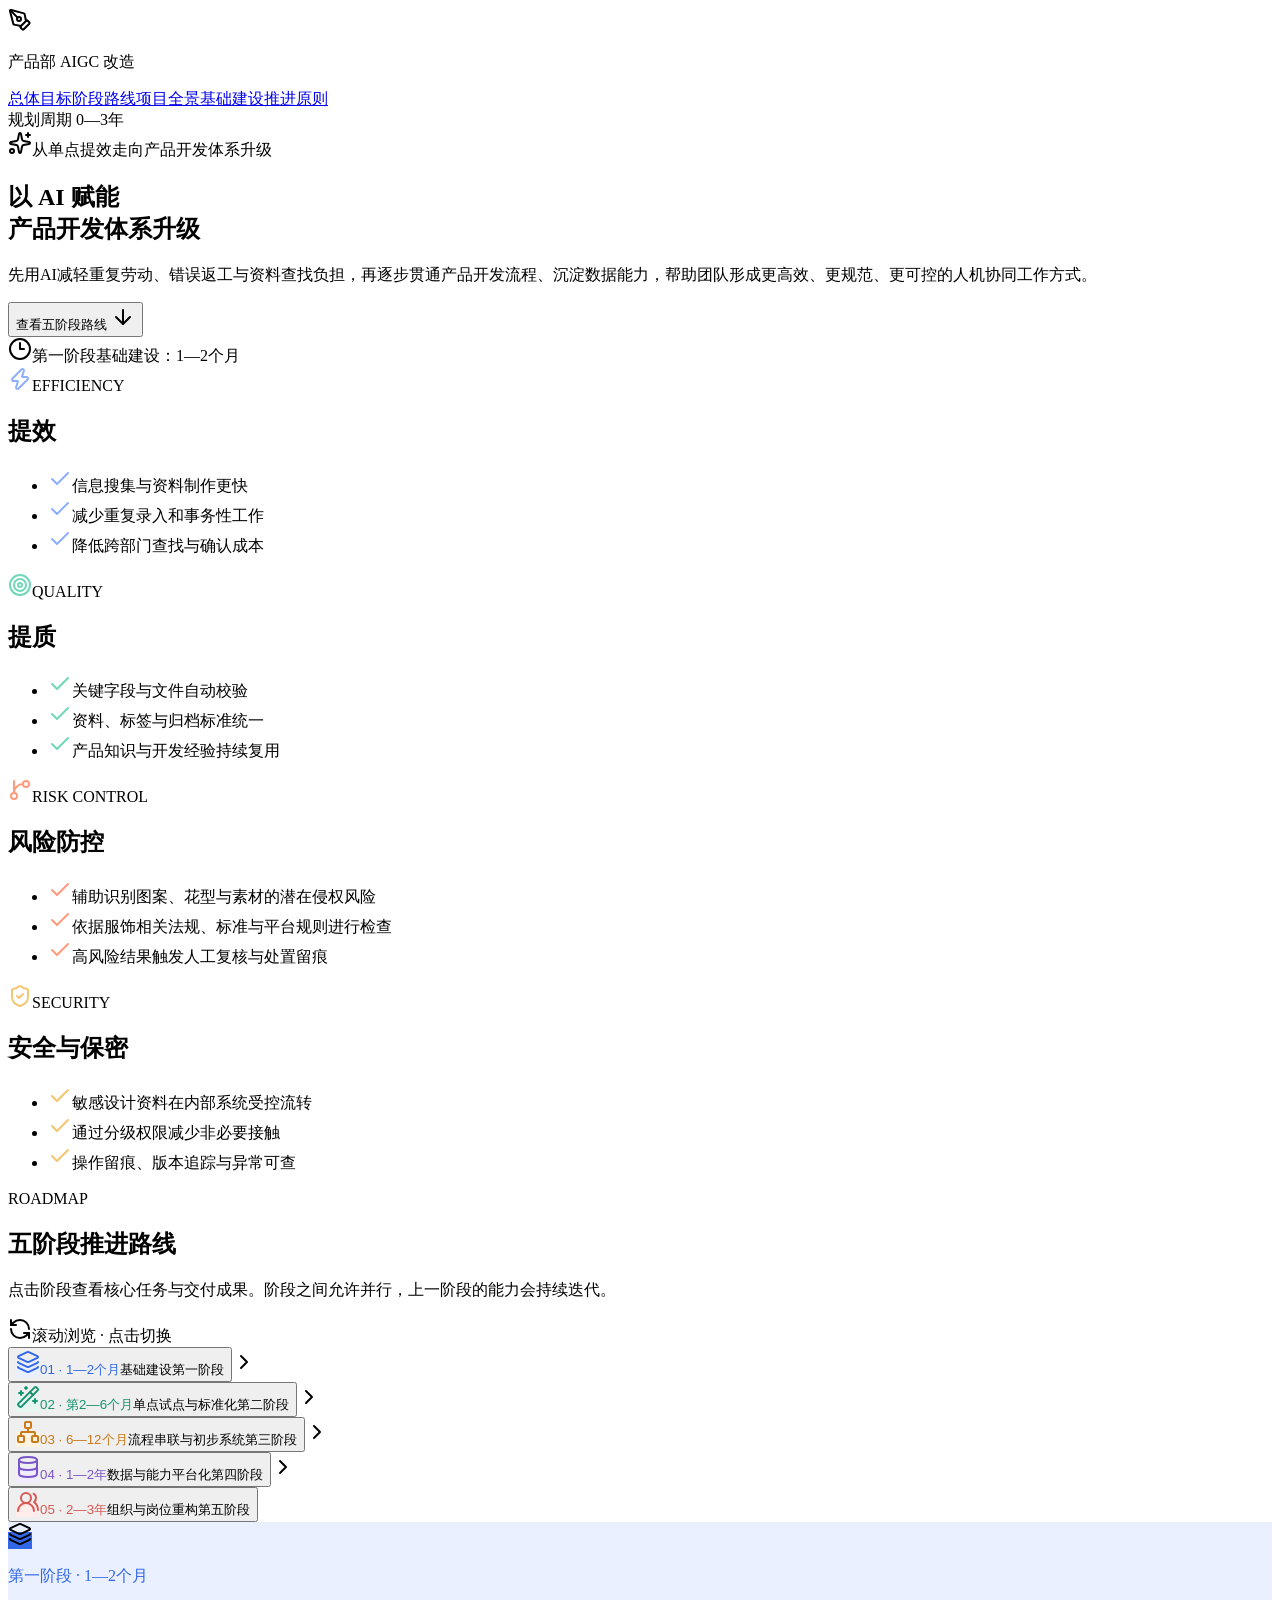
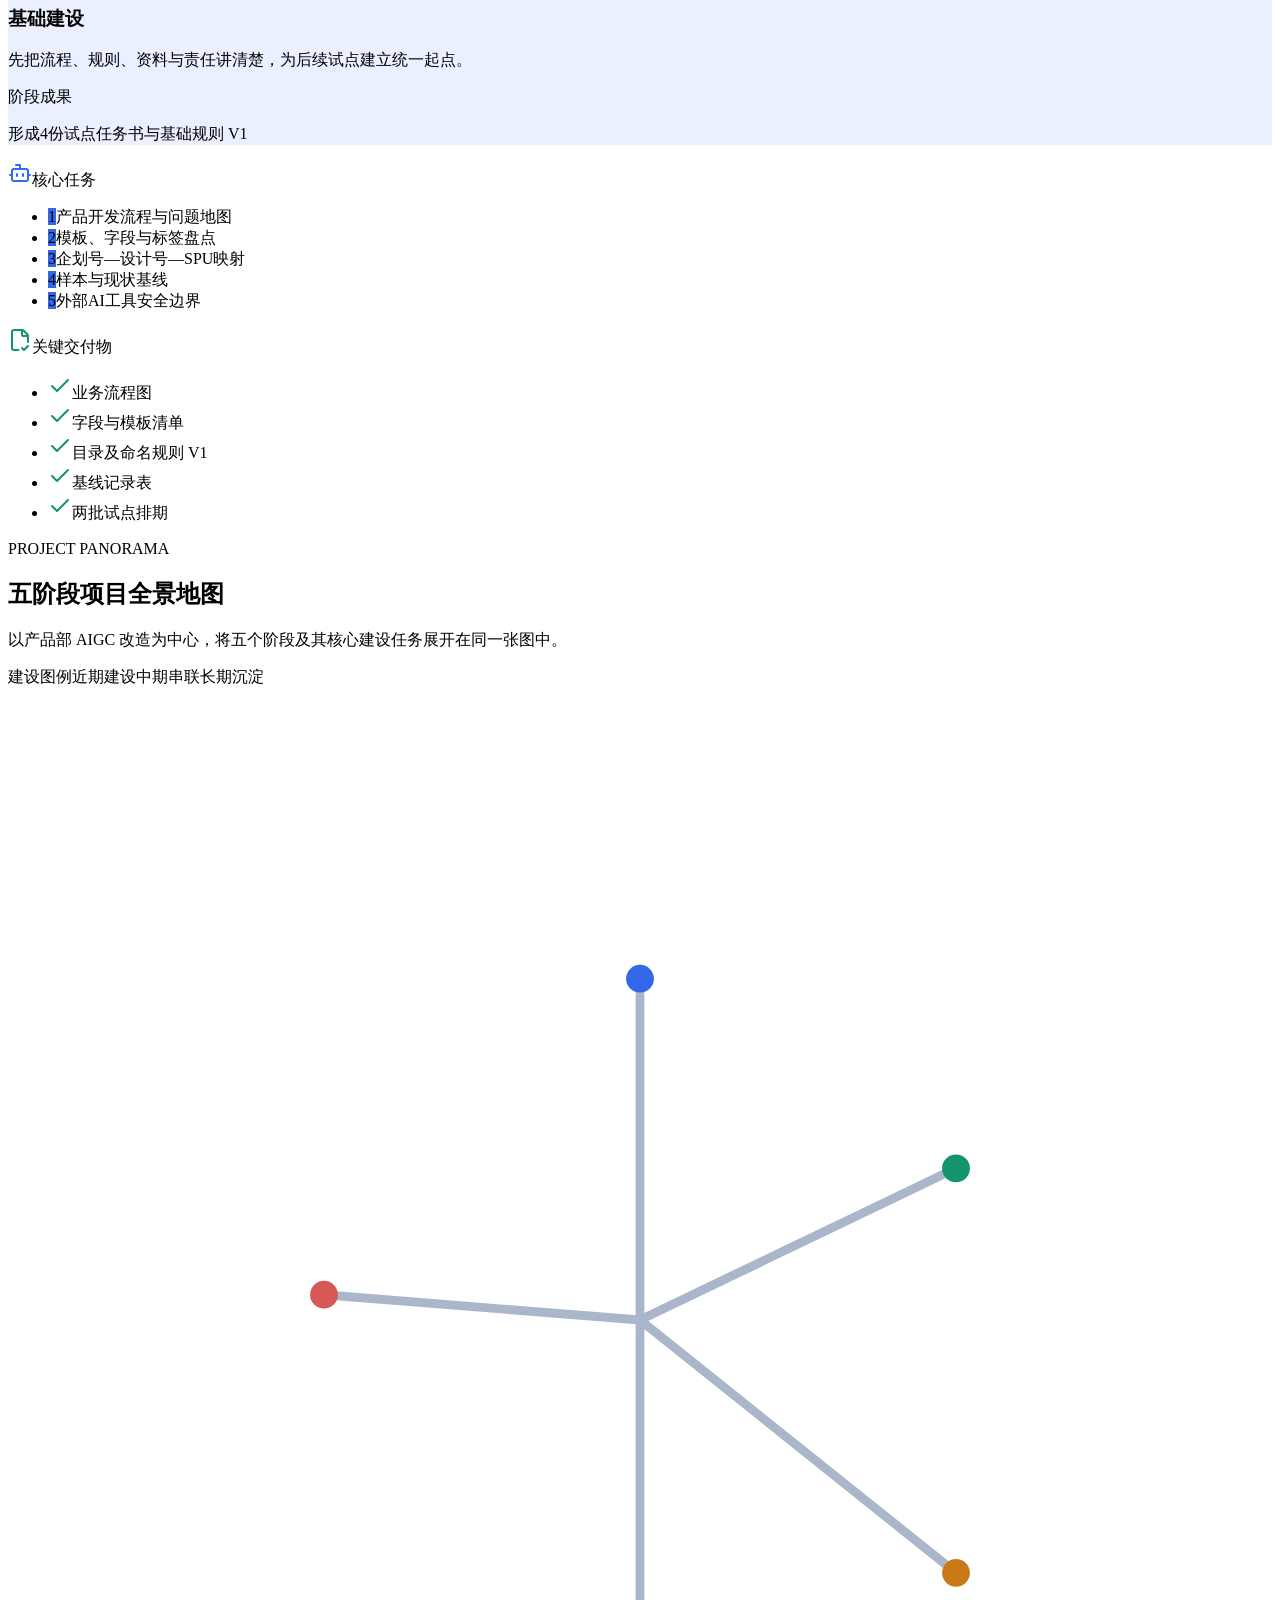
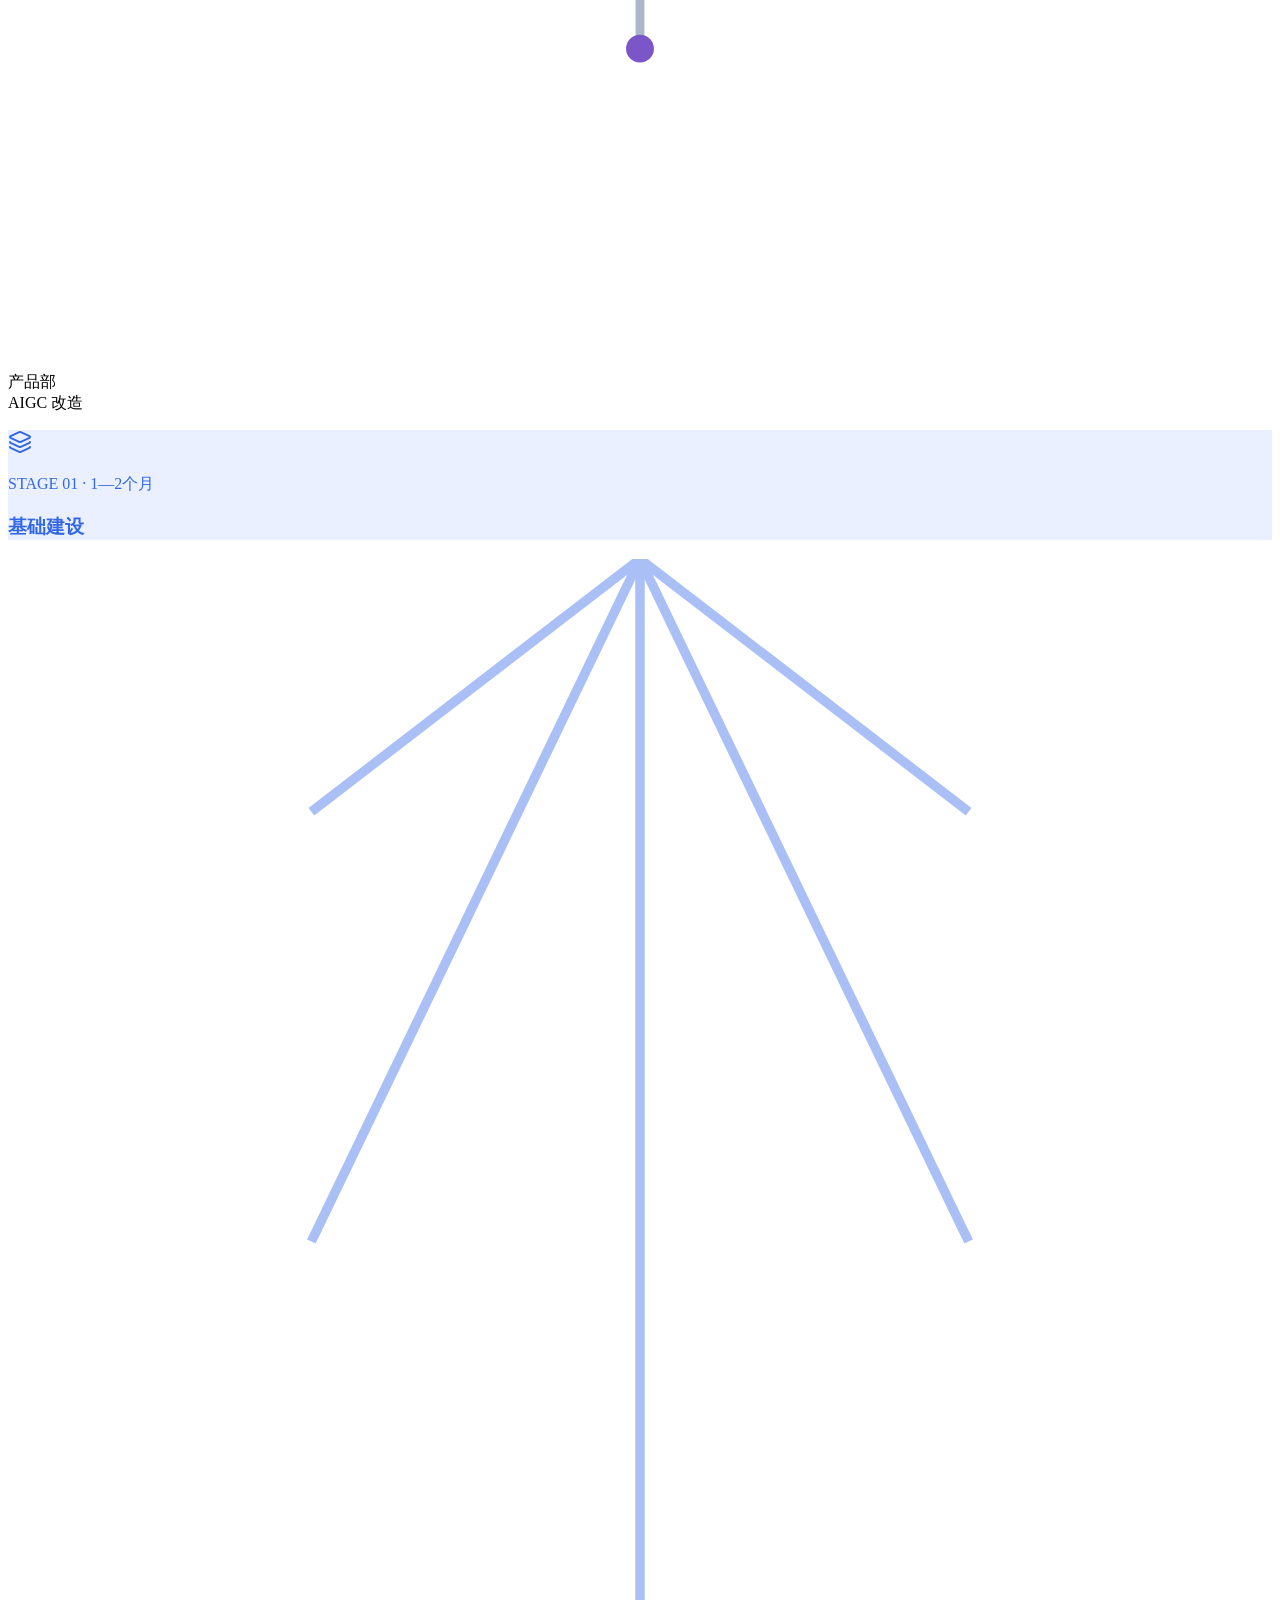
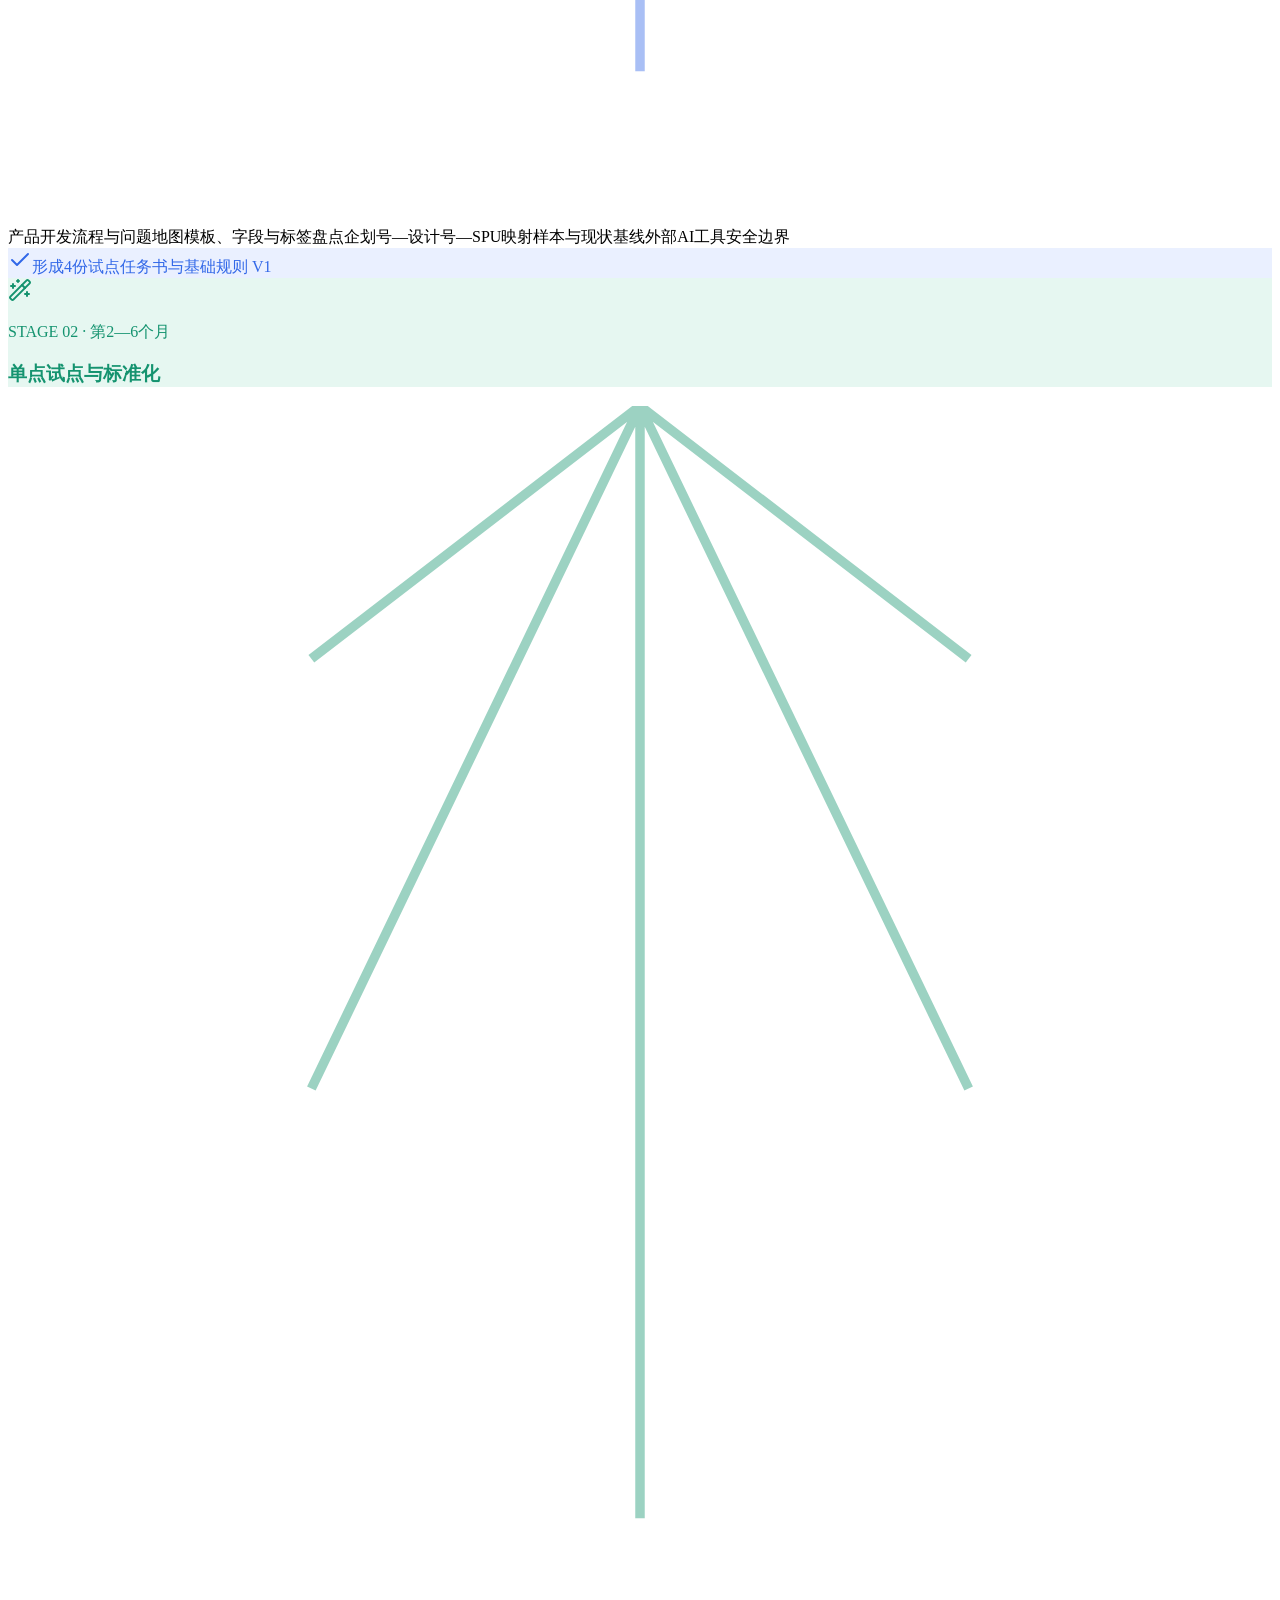
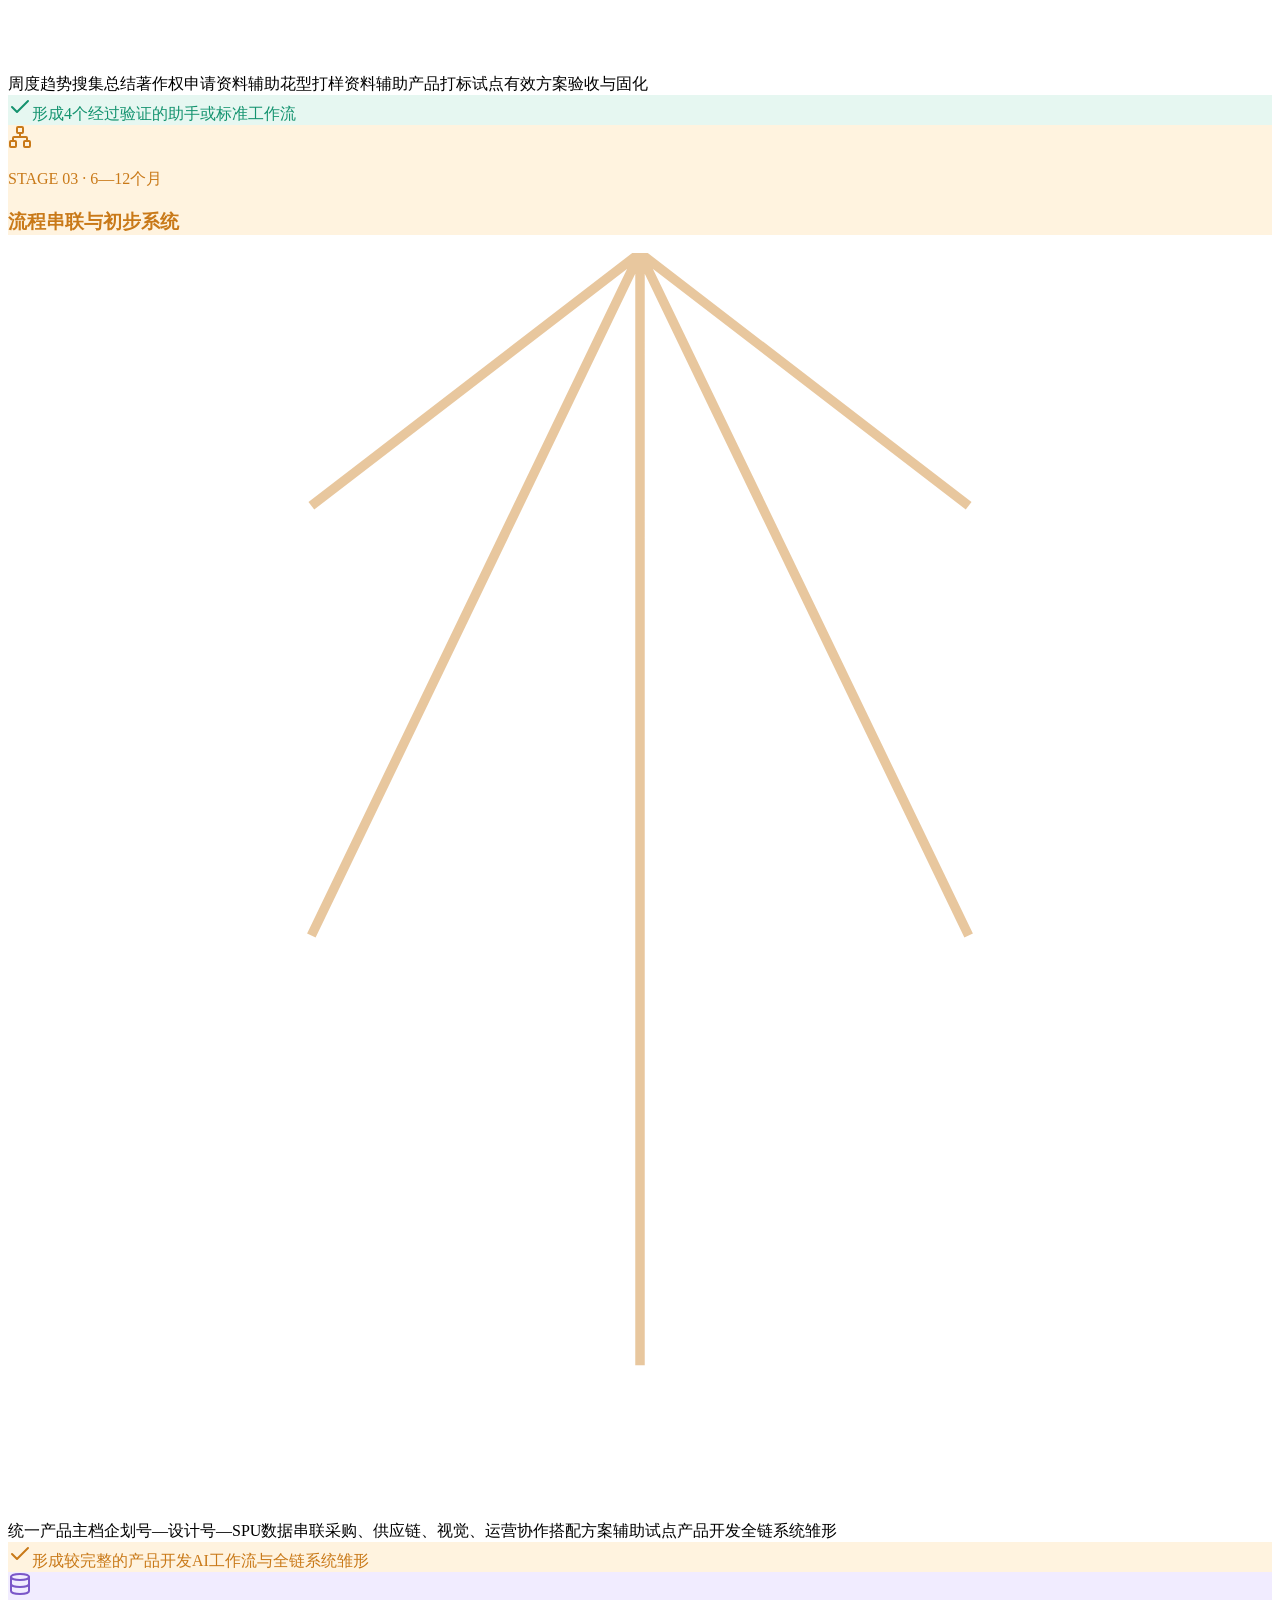
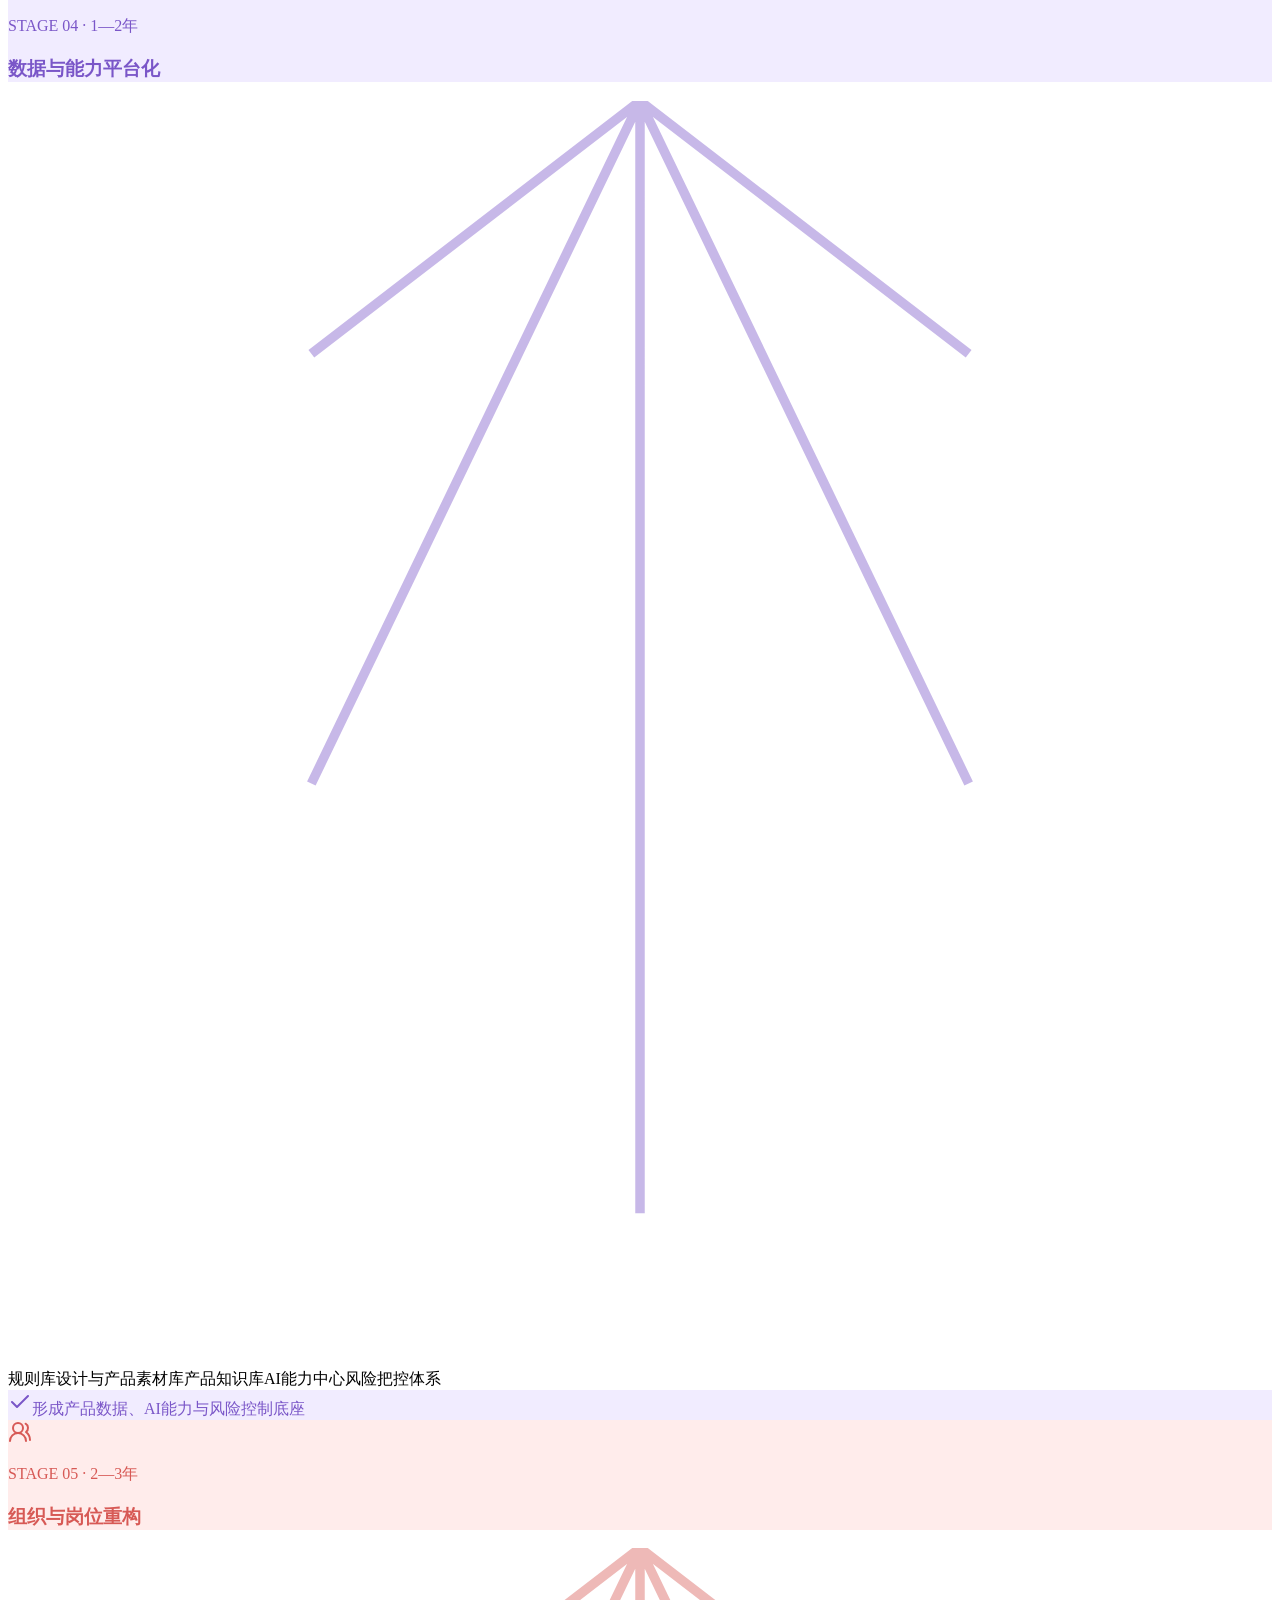
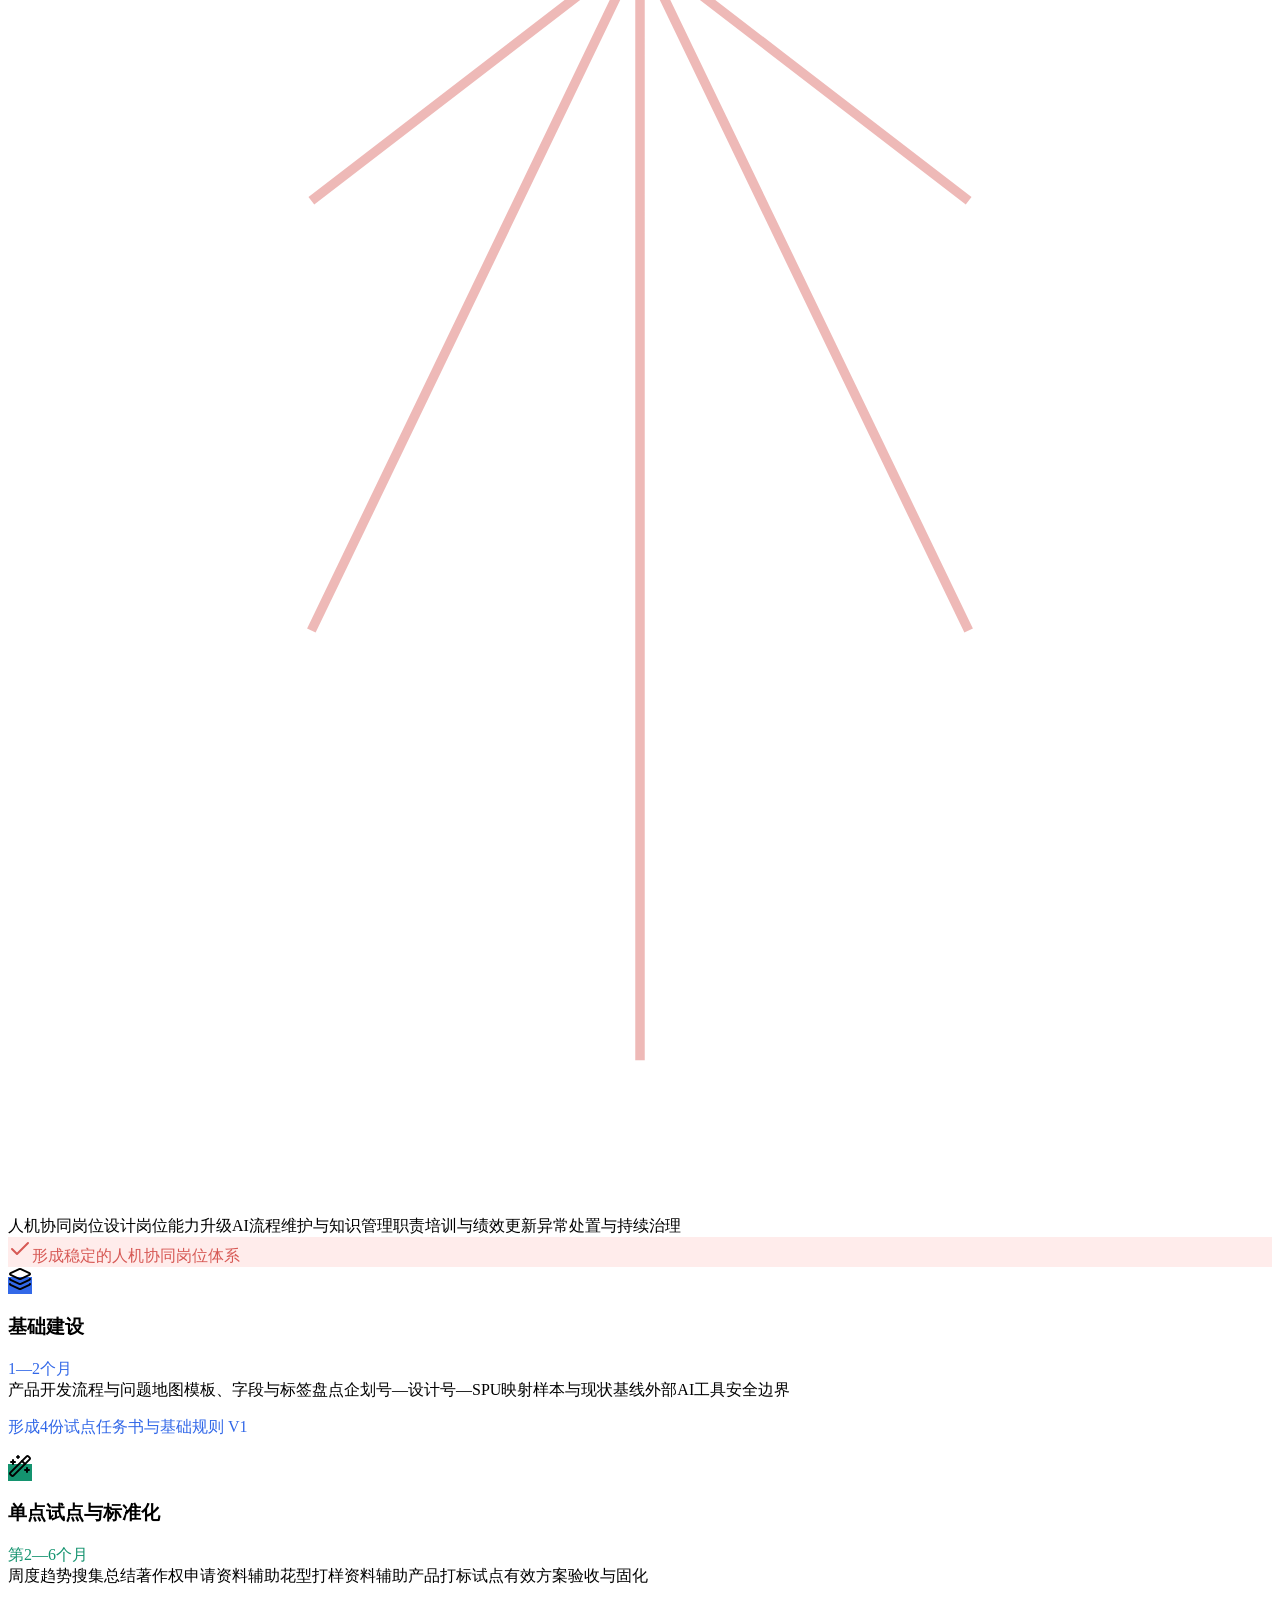
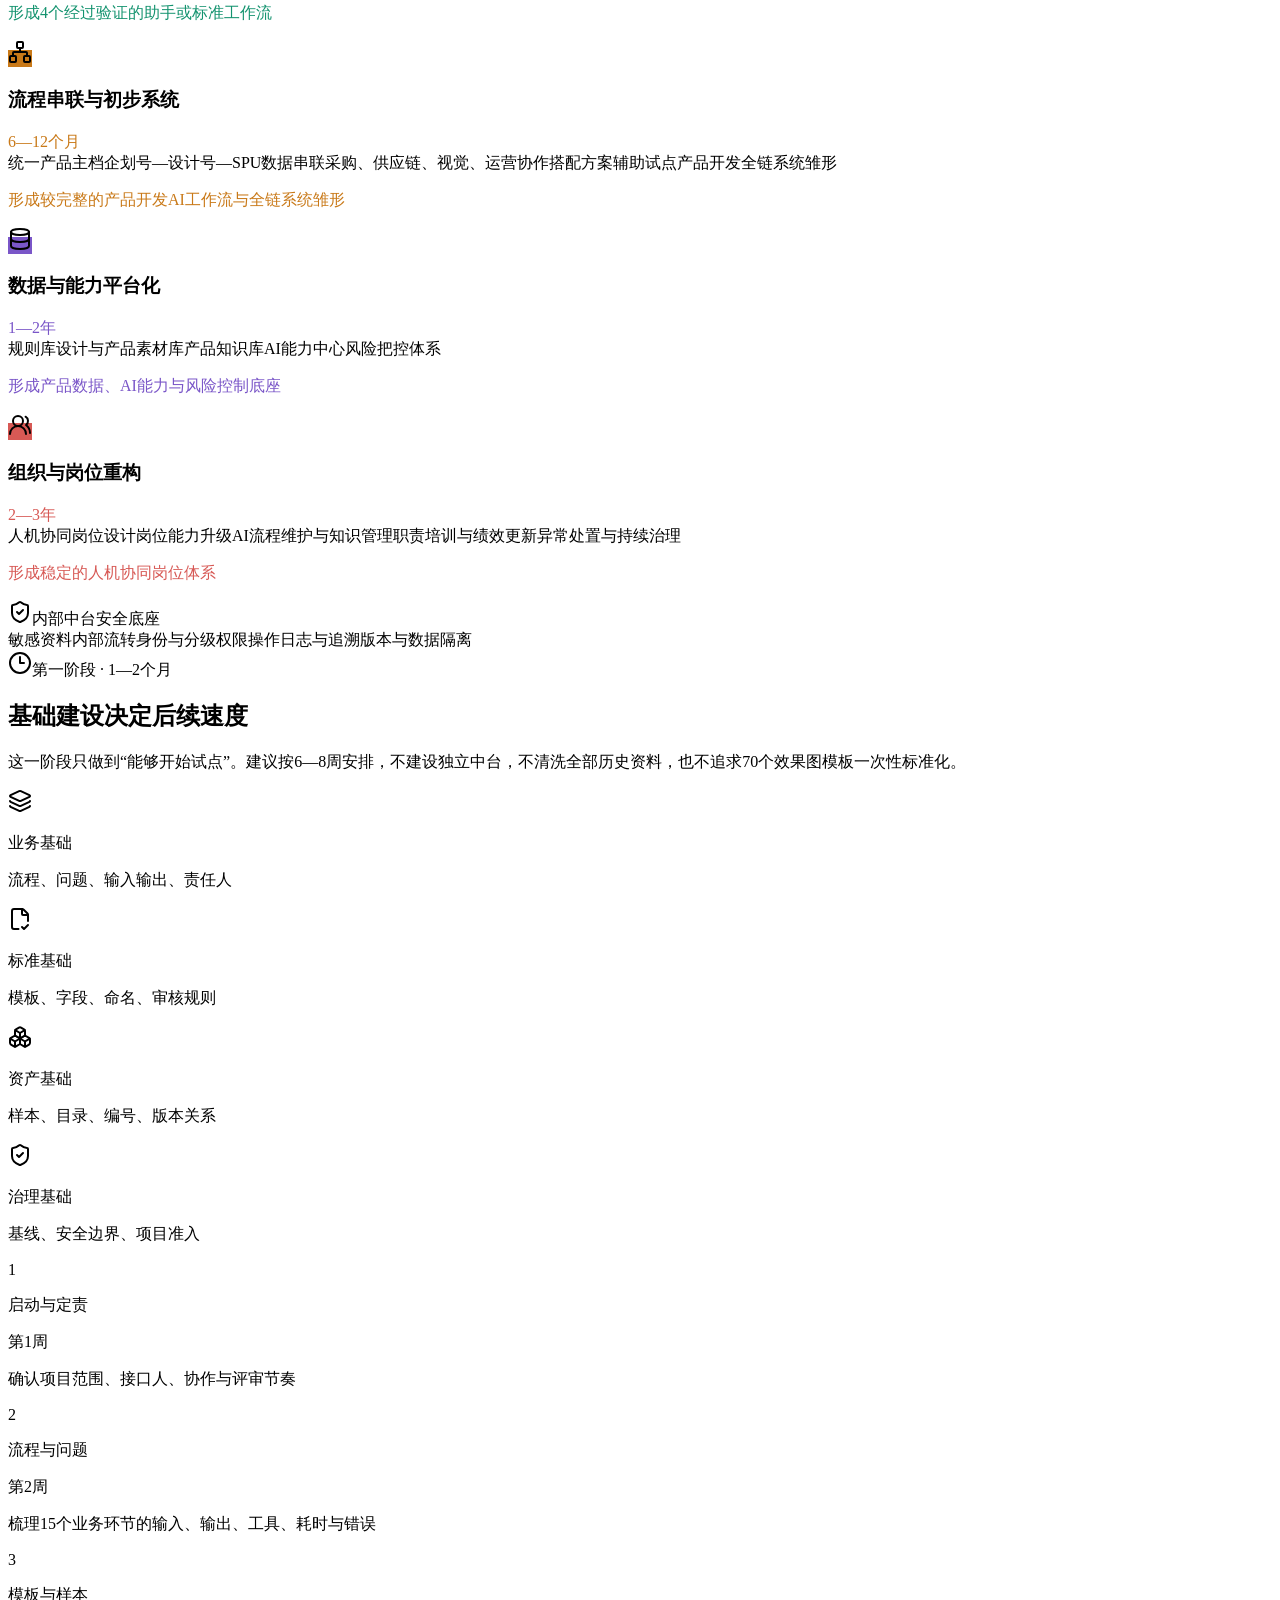
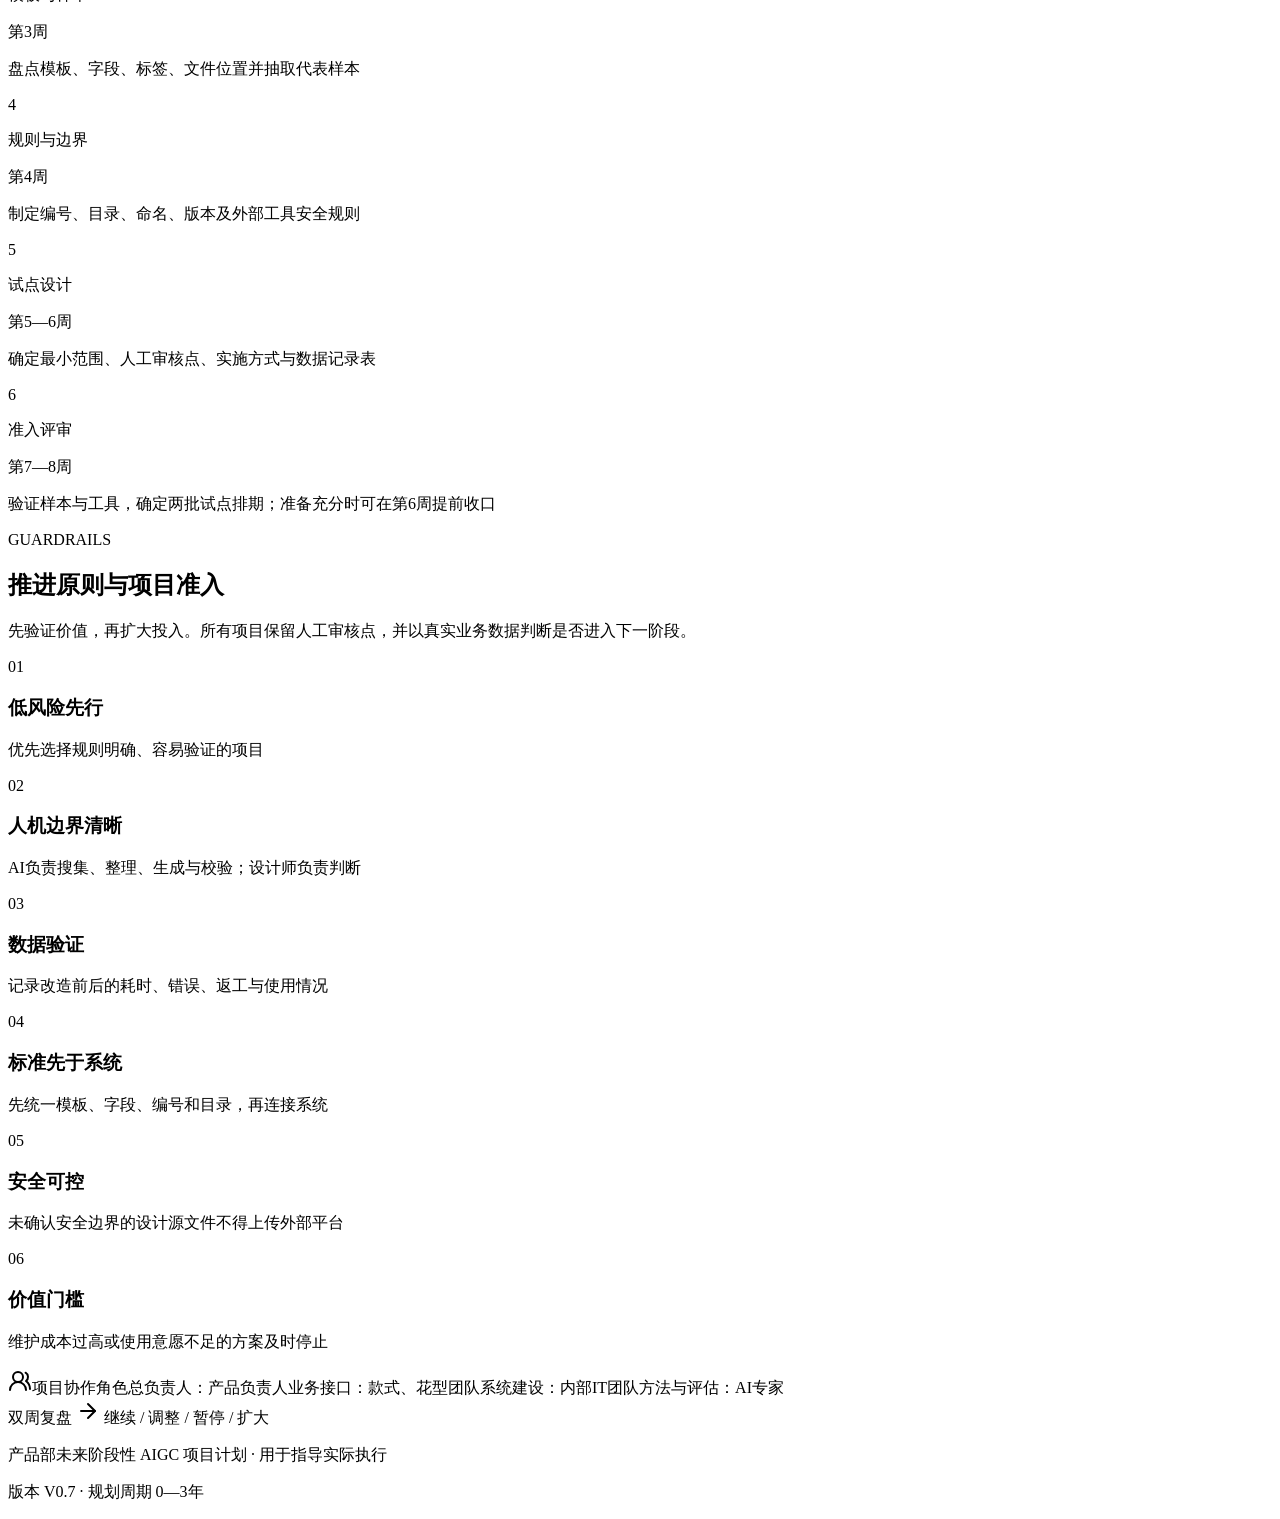
==== index.html @ f3aa3107 "发布产品部 AIGC 路线图网页" ====
<!DOCTYPE html><html lang="zh-CN"><head><meta charSet="utf-8"/><meta name="viewport" content="width=device-width, initial-scale=1"/><link rel="stylesheet" href="/product-aigc-roadmap-public/_next/static/css/index.CbLP90rk.css" data-rsc-css-href="/product-aigc-roadmap-public/_next/static/css/index.CbLP90rk.css" data-precedence="vite-rsc/importer-resources"/><link rel="modulepreload" fetchPriority="low" href="/product-aigc-roadmap-public/_next/static/chunks/index-DC6jrYqh.js"/><script src="/product-aigc-roadmap-public/_next/static/chunks/rolldown-runtime-C60lm6uB.js" type="module" async=""></script><script src="/product-aigc-roadmap-public/_next/static/chunks/framework-D_rUT4EX.js" type="module" async=""></script><link rel="modulepreload" href="/product-aigc-roadmap-public/_next/static/chunks/layout-segment-context-BFlIZ4eu.js" crossorigin=""/><link rel="modulepreload" href="/product-aigc-roadmap-public/_next/static/chunks/page-Dh7YdqWZ.js" crossorigin=""/><title>产品部 AIGC 阶段性项目计划</title><meta name="description" content="以AI赋能产品开发体系升级的五阶段AIGC项目路线图。"/><meta name="robots" content="noindex, nofollow"/><meta property="og:title" content="产品部 AIGC 阶段性项目计划"/><meta property="og:description" content="分五阶段推进基础建设、单点试点、流程串联、能力平台化与组织升级。"/><meta property="og:type" content="website"/><meta name="twitter:card" content="summary"/><meta name="twitter:title" content="产品部 AIGC 阶段性项目计划"/><meta name="twitter:description" content="分五阶段推进基础建设、单点试点、流程串联、能力平台化与组织升级。"/><script>Object.assign(((self[Symbol.for("vinext.navigationRuntime")]??={bootstrap:{routeManifest:null},functions:{}}).bootstrap.rsc??={rsc:[]}),{params:{},nav:{"pathname":"/","searchParams":[]}})</script><link rel="modulepreload" href="/product-aigc-roadmap-public/_next/static/chunks/index-DC6jrYqh.js" />
</head><body><main class="min-h-screen overflow-x-hidden bg-[#F5F7FB] text-[#17223A]"><header class="sticky top-0 z-50 border-b border-white/10 bg-[#17243E]/95 text-white backdrop-blur-xl"><div class="mx-auto flex h-16 max-w-[1440px] items-center justify-between px-5 sm:px-8 lg:px-12"><div class="flex items-center gap-3"><span class="grid size-9 place-items-center rounded-xl bg-[#2F6CF4] shadow-[0_8px_24px_rgba(47,108,244,.35)]"><svg xmlns="http://www.w3.org/2000/svg" width="24" height="24" viewBox="0 0 24 24" fill="none" stroke="currentColor" stroke-width="2" stroke-linecap="round" stroke-linejoin="round" class="lucide lucide-pen-tool size-5" aria-hidden="true"><path d="M15.707 21.293a1 1 0 0 1-1.414 0l-1.586-1.586a1 1 0 0 1 0-1.414l5.586-5.586a1 1 0 0 1 1.414 0l1.586 1.586a1 1 0 0 1 0 1.414z"></path><path d="m18 13-1.375-6.874a1 1 0 0 0-.746-.776L3.235 2.028a1 1 0 0 0-1.207 1.207L5.35 15.879a1 1 0 0 0 .776.746L13 18"></path><path d="m2.3 2.3 7.286 7.286"></path><circle cx="11" cy="11" r="2"></circle></svg></span><p class="text-sm font-semibold tracking-wide">产品部 AIGC 改造</p></div><nav class="hidden items-center gap-7 text-sm text-slate-300 md:flex" aria-label="页面导航"><a class="transition hover:text-white" href="#goal">总体目标</a><a class="transition hover:text-white" href="#roadmap">阶段路线</a><a class="transition hover:text-white" href="#panorama">项目全景</a><a class="transition hover:text-white" href="#foundation">基础建设</a><a class="transition hover:text-white" href="#governance">推进原则</a></nav><span class="rounded-full border border-white/15 bg-white/5 px-3 py-1.5 text-xs text-slate-300">规划周期 0—3年</span></div></header><section id="goal" class="relative isolate overflow-hidden bg-[#17243E] text-white"><div class="pointer-events-none absolute inset-0 opacity-50 [background-image:radial-gradient(circle_at_12%_20%,rgba(47,108,244,.42),transparent_27%),radial-gradient(circle_at_88%_78%,rgba(31,176,132,.24),transparent_26%)]"></div><div class="pointer-events-none absolute inset-0 opacity-[.08] [background-image:linear-gradient(rgba(255,255,255,.5)_1px,transparent_1px),linear-gradient(90deg,rgba(255,255,255,.5)_1px,transparent_1px)] [background-size:40px_40px]"></div><div class="relative mx-auto grid max-w-[1440px] gap-10 px-5 py-16 sm:px-8 lg:grid-cols-[1.15fr_.85fr] lg:px-12 lg:py-24"><div class="max-w-3xl"><div class="mb-6 inline-flex items-center gap-2 rounded-full border border-[#7EA5FF]/25 bg-[#2F6CF4]/15 px-3 py-1.5 text-xs font-medium text-[#BFD1FF]"><svg xmlns="http://www.w3.org/2000/svg" width="24" height="24" viewBox="0 0 24 24" fill="none" stroke="currentColor" stroke-width="2" stroke-linecap="round" stroke-linejoin="round" class="lucide lucide-sparkles size-3.5" aria-hidden="true"><path d="M11.017 2.814a1 1 0 0 1 1.966 0l1.051 5.558a2 2 0 0 0 1.594 1.594l5.558 1.051a1 1 0 0 1 0 1.966l-5.558 1.051a2 2 0 0 0-1.594 1.594l-1.051 5.558a1 1 0 0 1-1.966 0l-1.051-5.558a2 2 0 0 0-1.594-1.594l-5.558-1.051a1 1 0 0 1 0-1.966l5.558-1.051a2 2 0 0 0 1.594-1.594z"></path><path d="M20 2v4"></path><path d="M22 4h-4"></path><circle cx="4" cy="20" r="2"></circle></svg>从单点提效走向产品开发体系升级</div><h1 class="text-balance text-4xl font-bold leading-[1.15] tracking-[-0.035em] sm:text-5xl lg:text-[62px]">以 AI 赋能<br/>产品开发体系升级</h1><p class="mt-6 max-w-2xl text-base leading-8 text-slate-300 sm:text-lg">先用AI减轻重复劳动、错误返工与资料查找负担，再逐步贯通产品开发流程、沉淀数据能力，帮助团队形成更高效、更规范、更可控的人机协同工作方式。</p><div class="mt-9 flex flex-wrap items-center gap-3"><button type="button" tabindex="0" data-slot="button" class="group/button inline-flex shrink-0 items-center justify-center border border-transparent bg-clip-padding text-sm font-medium whitespace-nowrap transition-all outline-none select-none focus-visible:border-ring focus-visible:ring-3 focus-visible:ring-ring/50 active:not-aria-[haspopup]:translate-y-px disabled:pointer-events-none disabled:opacity-50 aria-invalid:border-destructive aria-invalid:ring-3 aria-invalid:ring-destructive/20 dark:aria-invalid:border-destructive/50 dark:aria-invalid:ring-destructive/40 [&amp;_svg]:pointer-events-none [&amp;_svg]:shrink-0 [&amp;_svg:not([class*=&#x27;size-&#x27;])]:size-4 gap-1.5 has-data-[icon=inline-end]:pr-2 has-data-[icon=inline-start]:pl-2 h-11 rounded-xl bg-[#2F6CF4] px-5 text-white hover:bg-[#245ED1]">查看五阶段路线 <svg xmlns="http://www.w3.org/2000/svg" width="24" height="24" viewBox="0 0 24 24" fill="none" stroke="currentColor" stroke-width="2" stroke-linecap="round" stroke-linejoin="round" class="lucide lucide-arrow-down ml-1 size-4" aria-hidden="true"><path d="M12 5v14"></path><path d="m19 12-7 7-7-7"></path></svg></button><div class="flex items-center gap-2 text-sm text-slate-400"><svg xmlns="http://www.w3.org/2000/svg" width="24" height="24" viewBox="0 0 24 24" fill="none" stroke="currentColor" stroke-width="2" stroke-linecap="round" stroke-linejoin="round" class="lucide lucide-clock3 lucide-clock-3 size-4" aria-hidden="true"><circle cx="12" cy="12" r="10"></circle><path d="M12 6v6h4"></path></svg>第一阶段基础建设：1—2个月</div></div></div><div class="grid gap-3 self-end"><article class="rounded-2xl border border-white/10 bg-white/[.07] p-6 backdrop-blur-md"><div class="mb-5 flex items-center justify-between"><span class="grid size-10 place-items-center rounded-xl bg-white/10" style="color:#8DAFFF"><svg xmlns="http://www.w3.org/2000/svg" width="24" height="24" viewBox="0 0 24 24" fill="none" stroke="currentColor" stroke-width="2" stroke-linecap="round" stroke-linejoin="round" class="lucide lucide-zap size-5" aria-hidden="true"><path d="M15.914 4a1.5 1.5 0 00-2.474-1.561l-9 9A1.5 1.5 0 005.5 14h4.002a.5.5 0 01.471.666L8.086 20a1.5 1.5 0 002.475 1.56l9-9A1.5 1.5 0 0018.5 10h-3.997a.5.5 0 01-.472-.667z"></path></svg></span><span class="text-xs font-semibold tracking-[.2em] text-slate-500">EFFICIENCY</span></div><h2 class="text-xl font-semibold">提效</h2><ul class="mt-4 space-y-2.5 text-sm text-slate-300"><li class="flex gap-2"><svg xmlns="http://www.w3.org/2000/svg" width="24" height="24" viewBox="0 0 24 24" fill="none" stroke="currentColor" stroke-width="2" stroke-linecap="round" stroke-linejoin="round" class="lucide lucide-check mt-0.5 size-4 shrink-0" aria-hidden="true" style="color:#8DAFFF"><path d="M20 6 9 17l-5-5"></path></svg>信息搜集与资料制作更快</li><li class="flex gap-2"><svg xmlns="http://www.w3.org/2000/svg" width="24" height="24" viewBox="0 0 24 24" fill="none" stroke="currentColor" stroke-width="2" stroke-linecap="round" stroke-linejoin="round" class="lucide lucide-check mt-0.5 size-4 shrink-0" aria-hidden="true" style="color:#8DAFFF"><path d="M20 6 9 17l-5-5"></path></svg>减少重复录入和事务性工作</li><li class="flex gap-2"><svg xmlns="http://www.w3.org/2000/svg" width="24" height="24" viewBox="0 0 24 24" fill="none" stroke="currentColor" stroke-width="2" stroke-linecap="round" stroke-linejoin="round" class="lucide lucide-check mt-0.5 size-4 shrink-0" aria-hidden="true" style="color:#8DAFFF"><path d="M20 6 9 17l-5-5"></path></svg>降低跨部门查找与确认成本</li></ul></article><article class="rounded-2xl border border-white/10 bg-white/[.07] p-6 backdrop-blur-md"><div class="mb-5 flex items-center justify-between"><span class="grid size-10 place-items-center rounded-xl bg-white/10" style="color:#70D8B9"><svg xmlns="http://www.w3.org/2000/svg" width="24" height="24" viewBox="0 0 24 24" fill="none" stroke="currentColor" stroke-width="2" stroke-linecap="round" stroke-linejoin="round" class="lucide lucide-target size-5" aria-hidden="true"><circle cx="12" cy="12" r="10"></circle><circle cx="12" cy="12" r="6"></circle><circle cx="12" cy="12" r="2"></circle></svg></span><span class="text-xs font-semibold tracking-[.2em] text-slate-500">QUALITY</span></div><h2 class="text-xl font-semibold">提质</h2><ul class="mt-4 space-y-2.5 text-sm text-slate-300"><li class="flex gap-2"><svg xmlns="http://www.w3.org/2000/svg" width="24" height="24" viewBox="0 0 24 24" fill="none" stroke="currentColor" stroke-width="2" stroke-linecap="round" stroke-linejoin="round" class="lucide lucide-check mt-0.5 size-4 shrink-0" aria-hidden="true" style="color:#70D8B9"><path d="M20 6 9 17l-5-5"></path></svg>关键字段与文件自动校验</li><li class="flex gap-2"><svg xmlns="http://www.w3.org/2000/svg" width="24" height="24" viewBox="0 0 24 24" fill="none" stroke="currentColor" stroke-width="2" stroke-linecap="round" stroke-linejoin="round" class="lucide lucide-check mt-0.5 size-4 shrink-0" aria-hidden="true" style="color:#70D8B9"><path d="M20 6 9 17l-5-5"></path></svg>资料、标签与归档标准统一</li><li class="flex gap-2"><svg xmlns="http://www.w3.org/2000/svg" width="24" height="24" viewBox="0 0 24 24" fill="none" stroke="currentColor" stroke-width="2" stroke-linecap="round" stroke-linejoin="round" class="lucide lucide-check mt-0.5 size-4 shrink-0" aria-hidden="true" style="color:#70D8B9"><path d="M20 6 9 17l-5-5"></path></svg>产品知识与开发经验持续复用</li></ul></article><article class="rounded-2xl border border-white/10 bg-white/[.07] p-6 backdrop-blur-md"><div class="mb-5 flex items-center justify-between"><span class="grid size-10 place-items-center rounded-xl bg-white/10" style="color:#FF9B7B"><svg xmlns="http://www.w3.org/2000/svg" width="24" height="24" viewBox="0 0 24 24" fill="none" stroke="currentColor" stroke-width="2" stroke-linecap="round" stroke-linejoin="round" class="lucide lucide-git-branch size-5" aria-hidden="true"><path d="M15 6a9 9 0 0 0-9 9V3"></path><circle cx="18" cy="6" r="3"></circle><circle cx="6" cy="18" r="3"></circle></svg></span><span class="text-xs font-semibold tracking-[.2em] text-slate-500">RISK CONTROL</span></div><h2 class="text-xl font-semibold">风险防控</h2><ul class="mt-4 space-y-2.5 text-sm text-slate-300"><li class="flex gap-2"><svg xmlns="http://www.w3.org/2000/svg" width="24" height="24" viewBox="0 0 24 24" fill="none" stroke="currentColor" stroke-width="2" stroke-linecap="round" stroke-linejoin="round" class="lucide lucide-check mt-0.5 size-4 shrink-0" aria-hidden="true" style="color:#FF9B7B"><path d="M20 6 9 17l-5-5"></path></svg>辅助识别图案、花型与素材的潜在侵权风险</li><li class="flex gap-2"><svg xmlns="http://www.w3.org/2000/svg" width="24" height="24" viewBox="0 0 24 24" fill="none" stroke="currentColor" stroke-width="2" stroke-linecap="round" stroke-linejoin="round" class="lucide lucide-check mt-0.5 size-4 shrink-0" aria-hidden="true" style="color:#FF9B7B"><path d="M20 6 9 17l-5-5"></path></svg>依据服饰相关法规、标准与平台规则进行检查</li><li class="flex gap-2"><svg xmlns="http://www.w3.org/2000/svg" width="24" height="24" viewBox="0 0 24 24" fill="none" stroke="currentColor" stroke-width="2" stroke-linecap="round" stroke-linejoin="round" class="lucide lucide-check mt-0.5 size-4 shrink-0" aria-hidden="true" style="color:#FF9B7B"><path d="M20 6 9 17l-5-5"></path></svg>高风险结果触发人工复核与处置留痕</li></ul></article><article class="rounded-2xl border border-white/10 bg-white/[.07] p-6 backdrop-blur-md"><div class="mb-5 flex items-center justify-between"><span class="grid size-10 place-items-center rounded-xl bg-white/10" style="color:#F3C66F"><svg xmlns="http://www.w3.org/2000/svg" width="24" height="24" viewBox="0 0 24 24" fill="none" stroke="currentColor" stroke-width="2" stroke-linecap="round" stroke-linejoin="round" class="lucide lucide-shield-check size-5" aria-hidden="true"><path d="M20 13c0 5-3.5 7.5-7.66 8.95a1 1 0 0 1-.67-.01C7.5 20.5 4 18 4 13V6a1 1 0 0 1 1-1c2 0 4.5-1.2 6.24-2.72a1.17 1.17 0 0 1 1.52 0C14.51 3.81 17 5 19 5a1 1 0 0 1 1 1z"></path><path d="m9 12 2 2 4-4"></path></svg></span><span class="text-xs font-semibold tracking-[.2em] text-slate-500">SECURITY</span></div><h2 class="text-xl font-semibold">安全与保密</h2><ul class="mt-4 space-y-2.5 text-sm text-slate-300"><li class="flex gap-2"><svg xmlns="http://www.w3.org/2000/svg" width="24" height="24" viewBox="0 0 24 24" fill="none" stroke="currentColor" stroke-width="2" stroke-linecap="round" stroke-linejoin="round" class="lucide lucide-check mt-0.5 size-4 shrink-0" aria-hidden="true" style="color:#F3C66F"><path d="M20 6 9 17l-5-5"></path></svg>敏感设计资料在内部系统受控流转</li><li class="flex gap-2"><svg xmlns="http://www.w3.org/2000/svg" width="24" height="24" viewBox="0 0 24 24" fill="none" stroke="currentColor" stroke-width="2" stroke-linecap="round" stroke-linejoin="round" class="lucide lucide-check mt-0.5 size-4 shrink-0" aria-hidden="true" style="color:#F3C66F"><path d="M20 6 9 17l-5-5"></path></svg>通过分级权限减少非必要接触</li><li class="flex gap-2"><svg xmlns="http://www.w3.org/2000/svg" width="24" height="24" viewBox="0 0 24 24" fill="none" stroke="currentColor" stroke-width="2" stroke-linecap="round" stroke-linejoin="round" class="lucide lucide-check mt-0.5 size-4 shrink-0" aria-hidden="true" style="color:#F3C66F"><path d="M20 6 9 17l-5-5"></path></svg>操作留痕、版本追踪与异常可查</li></ul></article></div></div></section><section id="roadmap" class="mx-auto max-w-[1440px] px-5 py-16 sm:px-8 lg:px-12 lg:py-24"><div class="flex flex-col justify-between gap-4 sm:flex-row sm:items-end"><div><p class="mb-2 text-xs font-bold tracking-[.18em] text-[#2F6CF4]">ROADMAP</p><h2 class="text-3xl font-bold tracking-[-0.03em] sm:text-4xl">五阶段推进路线</h2><p class="mt-3 text-sm leading-6 text-slate-500">点击阶段查看核心任务与交付成果。阶段之间允许并行，上一阶段的能力会持续迭代。</p></div><div class="flex items-center gap-2 text-xs text-slate-500"><svg xmlns="http://www.w3.org/2000/svg" width="24" height="24" viewBox="0 0 24 24" fill="none" stroke="currentColor" stroke-width="2" stroke-linecap="round" stroke-linejoin="round" class="lucide lucide-refresh-ccw size-4" aria-hidden="true"><path d="M21 12a9 9 0 0 0-9-9 9.75 9.75 0 0 0-6.74 2.74L3 8"></path><path d="M3 3v5h5"></path><path d="M3 12a9 9 0 0 0 9 9 9.75 9.75 0 0 0 6.74-2.74L21 16"></path><path d="M16 16h5v5"></path></svg>滚动浏览 · 点击切换</div></div><div class="mt-10 overflow-x-auto pb-3"><div class="flex min-w-[1050px] items-center gap-2"><div class="contents"><button type="button" aria-pressed="true" class="group flex min-h-[118px] flex-1 items-start gap-3 rounded-2xl border p-4 text-left transition-all border-transparent bg-white shadow-[0_16px_45px_rgba(30,46,80,.12)]"><span class="grid size-10 shrink-0 place-items-center rounded-xl" style="background-color:#EAF0FF;color:#3268E8"><svg xmlns="http://www.w3.org/2000/svg" width="24" height="24" viewBox="0 0 24 24" fill="none" stroke="currentColor" stroke-width="2" stroke-linecap="round" stroke-linejoin="round" class="lucide lucide-layers size-5" aria-hidden="true"><path d="M12.83 2.18a2 2 0 0 0-1.66 0L2.6 6.08a1 1 0 0 0 0 1.83l8.58 3.91a2 2 0 0 0 1.66 0l8.58-3.9a1 1 0 0 0 0-1.83z"></path><path d="M2 12a1 1 0 0 0 .58.91l8.6 3.91a2 2 0 0 0 1.65 0l8.58-3.9A1 1 0 0 0 22 12"></path><path d="M2 17a1 1 0 0 0 .58.91l8.6 3.91a2 2 0 0 0 1.65 0l8.58-3.9A1 1 0 0 0 22 17"></path></svg></span><span><span class="block text-[11px] font-bold uppercase tracking-[.14em]" style="color:#3268E8">01<!-- --> · <!-- -->1—2个月</span><span class="mt-2 block text-[15px] font-bold text-[#17223A]">基础建设</span><span class="mt-1 block text-xs leading-5 text-slate-500">第一阶段</span></span></button><svg xmlns="http://www.w3.org/2000/svg" width="24" height="24" viewBox="0 0 24 24" fill="none" stroke="currentColor" stroke-width="2" stroke-linecap="round" stroke-linejoin="round" class="lucide lucide-chevron-right size-5 shrink-0 text-slate-300" aria-hidden="true"><path d="m9 18 6-6-6-6"></path></svg></div><div class="contents"><button type="button" aria-pressed="false" class="group flex min-h-[118px] flex-1 items-start gap-3 rounded-2xl border p-4 text-left transition-all border-[#DDE3ED] bg-white/55 hover:border-[#B8C3D7] hover:bg-white"><span class="grid size-10 shrink-0 place-items-center rounded-xl" style="background-color:#E6F7F1;color:#14936F"><svg xmlns="http://www.w3.org/2000/svg" width="24" height="24" viewBox="0 0 24 24" fill="none" stroke="currentColor" stroke-width="2" stroke-linecap="round" stroke-linejoin="round" class="lucide lucide-wand-sparkles size-5" aria-hidden="true"><path d="m21.64 3.64-1.28-1.28a1.21 1.21 0 0 0-1.72 0L2.36 18.64a1.21 1.21 0 0 0 0 1.72l1.28 1.28a1.2 1.2 0 0 0 1.72 0L21.64 5.36a1.2 1.2 0 0 0 0-1.72"></path><path d="m14 7 3 3"></path><path d="M5 6v4"></path><path d="M19 14v4"></path><path d="M10 2v2"></path><path d="M7 8H3"></path><path d="M21 16h-4"></path><path d="M11 3H9"></path></svg></span><span><span class="block text-[11px] font-bold uppercase tracking-[.14em]" style="color:#14936F">02<!-- --> · <!-- -->第2—6个月</span><span class="mt-2 block text-[15px] font-bold text-[#17223A]">单点试点与标准化</span><span class="mt-1 block text-xs leading-5 text-slate-500">第二阶段</span></span></button><svg xmlns="http://www.w3.org/2000/svg" width="24" height="24" viewBox="0 0 24 24" fill="none" stroke="currentColor" stroke-width="2" stroke-linecap="round" stroke-linejoin="round" class="lucide lucide-chevron-right size-5 shrink-0 text-slate-300" aria-hidden="true"><path d="m9 18 6-6-6-6"></path></svg></div><div class="contents"><button type="button" aria-pressed="false" class="group flex min-h-[118px] flex-1 items-start gap-3 rounded-2xl border p-4 text-left transition-all border-[#DDE3ED] bg-white/55 hover:border-[#B8C3D7] hover:bg-white"><span class="grid size-10 shrink-0 place-items-center rounded-xl" style="background-color:#FFF3DF;color:#C97918"><svg xmlns="http://www.w3.org/2000/svg" width="24" height="24" viewBox="0 0 24 24" fill="none" stroke="currentColor" stroke-width="2" stroke-linecap="round" stroke-linejoin="round" class="lucide lucide-network size-5" aria-hidden="true"><rect x="16" y="16" width="6" height="6" rx="1"></rect><rect x="2" y="16" width="6" height="6" rx="1"></rect><rect x="9" y="2" width="6" height="6" rx="1"></rect><path d="M5 16v-3a1 1 0 0 1 1-1h12a1 1 0 0 1 1 1v3"></path><path d="M12 12V8"></path></svg></span><span><span class="block text-[11px] font-bold uppercase tracking-[.14em]" style="color:#C97918">03<!-- --> · <!-- -->6—12个月</span><span class="mt-2 block text-[15px] font-bold text-[#17223A]">流程串联与初步系统</span><span class="mt-1 block text-xs leading-5 text-slate-500">第三阶段</span></span></button><svg xmlns="http://www.w3.org/2000/svg" width="24" height="24" viewBox="0 0 24 24" fill="none" stroke="currentColor" stroke-width="2" stroke-linecap="round" stroke-linejoin="round" class="lucide lucide-chevron-right size-5 shrink-0 text-slate-300" aria-hidden="true"><path d="m9 18 6-6-6-6"></path></svg></div><div class="contents"><button type="button" aria-pressed="false" class="group flex min-h-[118px] flex-1 items-start gap-3 rounded-2xl border p-4 text-left transition-all border-[#DDE3ED] bg-white/55 hover:border-[#B8C3D7] hover:bg-white"><span class="grid size-10 shrink-0 place-items-center rounded-xl" style="background-color:#F1ECFF;color:#7A56C8"><svg xmlns="http://www.w3.org/2000/svg" width="24" height="24" viewBox="0 0 24 24" fill="none" stroke="currentColor" stroke-width="2" stroke-linecap="round" stroke-linejoin="round" class="lucide lucide-database size-5" aria-hidden="true"><ellipse cx="12" cy="5" rx="9" ry="3"></ellipse><path d="M3 5V19A9 3 0 0 0 21 19V5"></path><path d="M3 12A9 3 0 0 0 21 12"></path></svg></span><span><span class="block text-[11px] font-bold uppercase tracking-[.14em]" style="color:#7A56C8">04<!-- --> · <!-- -->1—2年</span><span class="mt-2 block text-[15px] font-bold text-[#17223A]">数据与能力平台化</span><span class="mt-1 block text-xs leading-5 text-slate-500">第四阶段</span></span></button><svg xmlns="http://www.w3.org/2000/svg" width="24" height="24" viewBox="0 0 24 24" fill="none" stroke="currentColor" stroke-width="2" stroke-linecap="round" stroke-linejoin="round" class="lucide lucide-chevron-right size-5 shrink-0 text-slate-300" aria-hidden="true"><path d="m9 18 6-6-6-6"></path></svg></div><div class="contents"><button type="button" aria-pressed="false" class="group flex min-h-[118px] flex-1 items-start gap-3 rounded-2xl border p-4 text-left transition-all border-[#DDE3ED] bg-white/55 hover:border-[#B8C3D7] hover:bg-white"><span class="grid size-10 shrink-0 place-items-center rounded-xl" style="background-color:#FFECEB;color:#D75955"><svg xmlns="http://www.w3.org/2000/svg" width="24" height="24" viewBox="0 0 24 24" fill="none" stroke="currentColor" stroke-width="2" stroke-linecap="round" stroke-linejoin="round" class="lucide lucide-users-round size-5" aria-hidden="true"><path d="M18 21a8 8 0 0 0-16 0"></path><circle cx="10" cy="8" r="5"></circle><path d="M22 20c0-3.37-2-6.5-4-8a5 5 0 0 0-.45-8.3"></path></svg></span><span><span class="block text-[11px] font-bold uppercase tracking-[.14em]" style="color:#D75955">05<!-- --> · <!-- -->2—3年</span><span class="mt-2 block text-[15px] font-bold text-[#17223A]">组织与岗位重构</span><span class="mt-1 block text-xs leading-5 text-slate-500">第五阶段</span></span></button></div></div></div><article class="mt-5 overflow-hidden rounded-[28px] border border-[#DDE3ED] bg-white shadow-[0_18px_60px_rgba(30,46,80,.07)]"><div class="grid lg:grid-cols-[.72fr_1.28fr]"><div class="relative overflow-hidden p-7 sm:p-9" style="background-color:#EAF0FF"><div class="absolute -right-12 -top-12 size-44 rounded-full opacity-15" style="background-color:#3268E8"></div><div class="relative"><div class="flex items-center gap-3"><span class="grid size-12 place-items-center rounded-2xl text-white shadow-lg" style="background-color:#3268E8"><svg xmlns="http://www.w3.org/2000/svg" width="24" height="24" viewBox="0 0 24 24" fill="none" stroke="currentColor" stroke-width="2" stroke-linecap="round" stroke-linejoin="round" class="lucide lucide-layers size-6" aria-hidden="true"><path d="M12.83 2.18a2 2 0 0 0-1.66 0L2.6 6.08a1 1 0 0 0 0 1.83l8.58 3.91a2 2 0 0 0 1.66 0l8.58-3.9a1 1 0 0 0 0-1.83z"></path><path d="M2 12a1 1 0 0 0 .58.91l8.6 3.91a2 2 0 0 0 1.65 0l8.58-3.9A1 1 0 0 0 22 12"></path><path d="M2 17a1 1 0 0 0 .58.91l8.6 3.91a2 2 0 0 0 1.65 0l8.58-3.9A1 1 0 0 0 22 17"></path></svg></span><div><p class="text-xs font-bold tracking-[.16em]" style="color:#3268E8">第一阶段<!-- --> · <!-- -->1—2个月</p><h3 class="mt-1 text-2xl font-bold">基础建设</h3></div></div><p class="mt-7 text-base leading-7 text-slate-600">先把流程、规则、资料与责任讲清楚，为后续试点建立统一起点。</p><div class="mt-8 border-l-2 pl-4" style="border-color:#3268E8"><p class="text-xs font-semibold text-slate-500">阶段成果</p><p class="mt-1 font-bold leading-6 text-[#17223A]">形成4份试点任务书与基础规则 V1</p></div></div></div><div class="grid gap-8 p-7 sm:grid-cols-2 sm:p-9"><div><p class="mb-5 flex items-center gap-2 text-sm font-bold"><svg xmlns="http://www.w3.org/2000/svg" width="24" height="24" viewBox="0 0 24 24" fill="none" stroke="currentColor" stroke-width="2" stroke-linecap="round" stroke-linejoin="round" class="lucide lucide-bot size-4" aria-hidden="true" style="color:#2F6CF4"><path d="M12 8V4H8"></path><rect width="16" height="12" x="4" y="8" rx="2"></rect><path d="M2 14h2"></path><path d="M20 14h2"></path><path d="M15 13v2"></path><path d="M9 13v2"></path></svg>核心任务</p><ul class="space-y-3"><li class="flex items-start gap-3 text-sm leading-6 text-slate-600"><span class="mt-1 grid size-5 shrink-0 place-items-center rounded-full text-[10px] font-bold text-white" style="background-color:#3268E8">1</span>产品开发流程与问题地图</li><li class="flex items-start gap-3 text-sm leading-6 text-slate-600"><span class="mt-1 grid size-5 shrink-0 place-items-center rounded-full text-[10px] font-bold text-white" style="background-color:#3268E8">2</span>模板、字段与标签盘点</li><li class="flex items-start gap-3 text-sm leading-6 text-slate-600"><span class="mt-1 grid size-5 shrink-0 place-items-center rounded-full text-[10px] font-bold text-white" style="background-color:#3268E8">3</span>企划号—设计号—SPU映射</li><li class="flex items-start gap-3 text-sm leading-6 text-slate-600"><span class="mt-1 grid size-5 shrink-0 place-items-center rounded-full text-[10px] font-bold text-white" style="background-color:#3268E8">4</span>样本与现状基线</li><li class="flex items-start gap-3 text-sm leading-6 text-slate-600"><span class="mt-1 grid size-5 shrink-0 place-items-center rounded-full text-[10px] font-bold text-white" style="background-color:#3268E8">5</span>外部AI工具安全边界</li></ul></div><div><p class="mb-5 flex items-center gap-2 text-sm font-bold"><svg xmlns="http://www.w3.org/2000/svg" width="24" height="24" viewBox="0 0 24 24" fill="none" stroke="currentColor" stroke-width="2" stroke-linecap="round" stroke-linejoin="round" class="lucide lucide-file-check-corner size-4" aria-hidden="true" style="color:#14936F"><path d="M10.5 22H6a2 2 0 0 1-2-2V4a2 2 0 0 1 2-2h8a2.4 2.4 0 0 1 1.706.706l3.588 3.588A2.4 2.4 0 0 1 20 8v6"></path><path d="M14 2v5a1 1 0 0 0 1 1h5"></path><path d="m14 20 2 2 4-4"></path></svg>关键交付物</p><ul class="space-y-3"><li class="flex items-start gap-3 text-sm leading-6 text-slate-600"><svg xmlns="http://www.w3.org/2000/svg" width="24" height="24" viewBox="0 0 24 24" fill="none" stroke="currentColor" stroke-width="2" stroke-linecap="round" stroke-linejoin="round" class="lucide lucide-check mt-1 size-4 shrink-0" aria-hidden="true" style="color:#14936F"><path d="M20 6 9 17l-5-5"></path></svg>业务流程图</li><li class="flex items-start gap-3 text-sm leading-6 text-slate-600"><svg xmlns="http://www.w3.org/2000/svg" width="24" height="24" viewBox="0 0 24 24" fill="none" stroke="currentColor" stroke-width="2" stroke-linecap="round" stroke-linejoin="round" class="lucide lucide-check mt-1 size-4 shrink-0" aria-hidden="true" style="color:#14936F"><path d="M20 6 9 17l-5-5"></path></svg>字段与模板清单</li><li class="flex items-start gap-3 text-sm leading-6 text-slate-600"><svg xmlns="http://www.w3.org/2000/svg" width="24" height="24" viewBox="0 0 24 24" fill="none" stroke="currentColor" stroke-width="2" stroke-linecap="round" stroke-linejoin="round" class="lucide lucide-check mt-1 size-4 shrink-0" aria-hidden="true" style="color:#14936F"><path d="M20 6 9 17l-5-5"></path></svg>目录及命名规则 V1</li><li class="flex items-start gap-3 text-sm leading-6 text-slate-600"><svg xmlns="http://www.w3.org/2000/svg" width="24" height="24" viewBox="0 0 24 24" fill="none" stroke="currentColor" stroke-width="2" stroke-linecap="round" stroke-linejoin="round" class="lucide lucide-check mt-1 size-4 shrink-0" aria-hidden="true" style="color:#14936F"><path d="M20 6 9 17l-5-5"></path></svg>基线记录表</li><li class="flex items-start gap-3 text-sm leading-6 text-slate-600"><svg xmlns="http://www.w3.org/2000/svg" width="24" height="24" viewBox="0 0 24 24" fill="none" stroke="currentColor" stroke-width="2" stroke-linecap="round" stroke-linejoin="round" class="lucide lucide-check mt-1 size-4 shrink-0" aria-hidden="true" style="color:#14936F"><path d="M20 6 9 17l-5-5"></path></svg>两批试点排期</li></ul></div></div></div></article></section><section id="panorama" class="border-y border-[#DFE5EE] bg-white"><div class="mx-auto max-w-[1440px] px-5 py-16 sm:px-8 lg:px-12 lg:py-24"><div class="max-w-3xl"><p class="mb-2 text-xs font-bold tracking-[.18em] text-[#2F6CF4]">PROJECT PANORAMA</p><h2 class="text-3xl font-bold tracking-[-0.03em] sm:text-4xl">五阶段项目全景地图</h2><p class="mt-3 text-sm leading-7 text-slate-500">以产品部 AIGC 改造为中心，将五个阶段及其核心建设任务展开在同一张图中。</p></div><div class="relative mt-10 overflow-hidden rounded-[32px] border border-[#DDE4EE] bg-[#F7F9FC]"><div class="flex flex-wrap items-center gap-5 border-b border-[#DDE4EE] bg-[#17243E] px-5 py-4 text-[11px] text-slate-300 sm:px-7"><span class="font-bold text-white">建设图例</span><span class="flex items-center gap-2"><i class="size-2.5 rounded-sm bg-[#3268E8]"></i>近期建设</span><span class="flex items-center gap-2"><i class="size-2.5 rounded-sm bg-[#C97918]"></i>中期串联</span><span class="flex items-center gap-2"><i class="size-2.5 rounded-sm bg-[#7A56C8]"></i>长期沉淀</span></div><div class="relative hidden min-h-[900px] md:block"><div class="pointer-events-none absolute inset-0 opacity-55 [background-image:radial-gradient(circle,#C8D1E0_1px,transparent_1px)] [background-size:24px_24px]"></div><svg aria-hidden="true" viewBox="0 0 100 100" preserveAspectRatio="none" class="pointer-events-none absolute inset-0 h-full w-full"><path d="M50 50 L50 23 M50 50 L75 38 M50 50 L75 70 M50 50 L50 76 M50 50 L25 48" fill="none" stroke="#AAB7CA" stroke-width="0.7"></path><circle cx="50" cy="23" r="1.1" fill="#3268E8"></circle><circle cx="75" cy="38" r="1.1" fill="#14936F"></circle><circle cx="75" cy="70" r="1.1" fill="#C97918"></circle><circle cx="50" cy="76" r="1.1" fill="#7A56C8"></circle><circle cx="25" cy="48" r="1.1" fill="#D75955"></circle></svg><div class="absolute left-1/2 top-1/2 z-20 flex size-32 -translate-x-1/2 -translate-y-1/2 items-center justify-center rounded-full border-[8px] border-white bg-[#F2AE54] text-center shadow-[0_18px_45px_rgba(30,46,80,.2)]"><p class="text-sm font-bold leading-6">产品部<br/>AIGC 改造</p></div><div class="absolute z-10 left-[31%] top-[5%] w-[38%]"><div class="relative mx-auto flex w-fit items-center gap-2 rounded-xl px-3 py-2 shadow-[0_7px_18px_rgba(30,46,80,.12)]" style="color:#3268E8;background-color:#EAF0FF"><span class="grid size-7 place-items-center rounded-lg bg-white/80"><svg xmlns="http://www.w3.org/2000/svg" width="24" height="24" viewBox="0 0 24 24" fill="none" stroke="currentColor" stroke-width="2" stroke-linecap="round" stroke-linejoin="round" class="lucide lucide-layers size-4" aria-hidden="true"><path d="M12.83 2.18a2 2 0 0 0-1.66 0L2.6 6.08a1 1 0 0 0 0 1.83l8.58 3.91a2 2 0 0 0 1.66 0l8.58-3.9a1 1 0 0 0 0-1.83z"></path><path d="M2 12a1 1 0 0 0 .58.91l8.6 3.91a2 2 0 0 0 1.65 0l8.58-3.9A1 1 0 0 0 22 12"></path><path d="M2 17a1 1 0 0 0 .58.91l8.6 3.91a2 2 0 0 0 1.65 0l8.58-3.9A1 1 0 0 0 22 17"></path></svg></span><div><p class="text-[9px] font-bold tracking-[.12em]">STAGE 0<!-- -->1<!-- --> · <!-- -->1—2个月</p><h3 class="text-xs font-bold text-[#17223A]">基础建设</h3></div><i class="absolute -bottom-2 left-1/2 size-3 -translate-x-1/2 rounded-full border-2 border-white" style="background-color:#3268E8"></i></div><div class="relative mx-auto mt-2 h-[184px] w-full"><svg aria-hidden="true" viewBox="0 0 100 100" preserveAspectRatio="none" class="absolute inset-0 h-full w-full"><path d="M50 0 L24 20 M50 0 L76 20 M50 0 L24 54 M50 0 L76 54 M50 0 L50 88" fill="none" stroke="#3268E8" stroke-opacity="0.42" stroke-width="0.75"></path></svg><span class="absolute left-[1%] top-[28px] w-[47%] flex min-h-10 items-center justify-center rounded-xl border border-white bg-white px-2 py-1.5 text-center text-[9px] font-semibold leading-4 text-slate-600 shadow-[0_5px_14px_rgba(30,46,80,.09)]"><i class="mr-1.5 size-1.5 shrink-0 rounded-full" style="background-color:#3268E8"></i>产品开发流程与问题地图</span><span class="absolute right-[1%] top-[28px] w-[47%] flex min-h-10 items-center justify-center rounded-xl border border-white bg-white px-2 py-1.5 text-center text-[9px] font-semibold leading-4 text-slate-600 shadow-[0_5px_14px_rgba(30,46,80,.09)]"><i class="mr-1.5 size-1.5 shrink-0 rounded-full" style="background-color:#3268E8"></i>模板、字段与标签盘点</span><span class="absolute left-[1%] top-[82px] w-[47%] flex min-h-10 items-center justify-center rounded-xl border border-white bg-white px-2 py-1.5 text-center text-[9px] font-semibold leading-4 text-slate-600 shadow-[0_5px_14px_rgba(30,46,80,.09)]"><i class="mr-1.5 size-1.5 shrink-0 rounded-full" style="background-color:#3268E8"></i>企划号—设计号—SPU映射</span><span class="absolute right-[1%] top-[82px] w-[47%] flex min-h-10 items-center justify-center rounded-xl border border-white bg-white px-2 py-1.5 text-center text-[9px] font-semibold leading-4 text-slate-600 shadow-[0_5px_14px_rgba(30,46,80,.09)]"><i class="mr-1.5 size-1.5 shrink-0 rounded-full" style="background-color:#3268E8"></i>样本与现状基线</span><span class="absolute left-[26.5%] top-[136px] w-[47%] flex min-h-10 items-center justify-center rounded-xl border border-white bg-white px-2 py-1.5 text-center text-[9px] font-semibold leading-4 text-slate-600 shadow-[0_5px_14px_rgba(30,46,80,.09)]"><i class="mr-1.5 size-1.5 shrink-0 rounded-full" style="background-color:#3268E8"></i>外部AI工具安全边界</span></div><div class="mx-auto flex w-fit max-w-full items-center gap-1.5 rounded-full px-3 py-1.5 text-center text-[10px] font-bold" style="color:#3268E8;background-color:#EAF0FF"><svg xmlns="http://www.w3.org/2000/svg" width="24" height="24" viewBox="0 0 24 24" fill="none" stroke="currentColor" stroke-width="2" stroke-linecap="round" stroke-linejoin="round" class="lucide lucide-check size-3 shrink-0" aria-hidden="true"><path d="M20 6 9 17l-5-5"></path></svg>形成4份试点任务书与基础规则 V1</div></div><div class="absolute z-10 right-[1%] top-[26%] w-[34%]"><div class="relative mx-auto flex w-fit items-center gap-2 rounded-xl px-3 py-2 shadow-[0_7px_18px_rgba(30,46,80,.12)]" style="color:#14936F;background-color:#E6F7F1"><span class="grid size-7 place-items-center rounded-lg bg-white/80"><svg xmlns="http://www.w3.org/2000/svg" width="24" height="24" viewBox="0 0 24 24" fill="none" stroke="currentColor" stroke-width="2" stroke-linecap="round" stroke-linejoin="round" class="lucide lucide-wand-sparkles size-4" aria-hidden="true"><path d="m21.64 3.64-1.28-1.28a1.21 1.21 0 0 0-1.72 0L2.36 18.64a1.21 1.21 0 0 0 0 1.72l1.28 1.28a1.2 1.2 0 0 0 1.72 0L21.64 5.36a1.2 1.2 0 0 0 0-1.72"></path><path d="m14 7 3 3"></path><path d="M5 6v4"></path><path d="M19 14v4"></path><path d="M10 2v2"></path><path d="M7 8H3"></path><path d="M21 16h-4"></path><path d="M11 3H9"></path></svg></span><div><p class="text-[9px] font-bold tracking-[.12em]">STAGE 0<!-- -->2<!-- --> · <!-- -->第2—6个月</p><h3 class="text-xs font-bold text-[#17223A]">单点试点与标准化</h3></div><i class="absolute -bottom-2 left-1/2 size-3 -translate-x-1/2 rounded-full border-2 border-white" style="background-color:#14936F"></i></div><div class="relative mx-auto mt-2 h-[184px] w-full"><svg aria-hidden="true" viewBox="0 0 100 100" preserveAspectRatio="none" class="absolute inset-0 h-full w-full"><path d="M50 0 L24 20 M50 0 L76 20 M50 0 L24 54 M50 0 L76 54 M50 0 L50 88" fill="none" stroke="#14936F" stroke-opacity="0.42" stroke-width="0.75"></path></svg><span class="absolute left-[1%] top-[28px] w-[47%] flex min-h-10 items-center justify-center rounded-xl border border-white bg-white px-2 py-1.5 text-center text-[9px] font-semibold leading-4 text-slate-600 shadow-[0_5px_14px_rgba(30,46,80,.09)]"><i class="mr-1.5 size-1.5 shrink-0 rounded-full" style="background-color:#14936F"></i>周度趋势搜集总结</span><span class="absolute right-[1%] top-[28px] w-[47%] flex min-h-10 items-center justify-center rounded-xl border border-white bg-white px-2 py-1.5 text-center text-[9px] font-semibold leading-4 text-slate-600 shadow-[0_5px_14px_rgba(30,46,80,.09)]"><i class="mr-1.5 size-1.5 shrink-0 rounded-full" style="background-color:#14936F"></i>著作权申请资料辅助</span><span class="absolute left-[1%] top-[82px] w-[47%] flex min-h-10 items-center justify-center rounded-xl border border-white bg-white px-2 py-1.5 text-center text-[9px] font-semibold leading-4 text-slate-600 shadow-[0_5px_14px_rgba(30,46,80,.09)]"><i class="mr-1.5 size-1.5 shrink-0 rounded-full" style="background-color:#14936F"></i>花型打样资料辅助</span><span class="absolute right-[1%] top-[82px] w-[47%] flex min-h-10 items-center justify-center rounded-xl border border-white bg-white px-2 py-1.5 text-center text-[9px] font-semibold leading-4 text-slate-600 shadow-[0_5px_14px_rgba(30,46,80,.09)]"><i class="mr-1.5 size-1.5 shrink-0 rounded-full" style="background-color:#14936F"></i>产品打标试点</span><span class="absolute left-[26.5%] top-[136px] w-[47%] flex min-h-10 items-center justify-center rounded-xl border border-white bg-white px-2 py-1.5 text-center text-[9px] font-semibold leading-4 text-slate-600 shadow-[0_5px_14px_rgba(30,46,80,.09)]"><i class="mr-1.5 size-1.5 shrink-0 rounded-full" style="background-color:#14936F"></i>有效方案验收与固化</span></div><div class="mx-auto flex w-fit max-w-full items-center gap-1.5 rounded-full px-3 py-1.5 text-center text-[10px] font-bold" style="color:#14936F;background-color:#E6F7F1"><svg xmlns="http://www.w3.org/2000/svg" width="24" height="24" viewBox="0 0 24 24" fill="none" stroke="currentColor" stroke-width="2" stroke-linecap="round" stroke-linejoin="round" class="lucide lucide-check size-3 shrink-0" aria-hidden="true"><path d="M20 6 9 17l-5-5"></path></svg>形成4个经过验证的助手或标准工作流</div></div><div class="absolute z-10 right-[1%] bottom-[4%] w-[34%]"><div class="relative mx-auto flex w-fit items-center gap-2 rounded-xl px-3 py-2 shadow-[0_7px_18px_rgba(30,46,80,.12)]" style="color:#C97918;background-color:#FFF3DF"><span class="grid size-7 place-items-center rounded-lg bg-white/80"><svg xmlns="http://www.w3.org/2000/svg" width="24" height="24" viewBox="0 0 24 24" fill="none" stroke="currentColor" stroke-width="2" stroke-linecap="round" stroke-linejoin="round" class="lucide lucide-network size-4" aria-hidden="true"><rect x="16" y="16" width="6" height="6" rx="1"></rect><rect x="2" y="16" width="6" height="6" rx="1"></rect><rect x="9" y="2" width="6" height="6" rx="1"></rect><path d="M5 16v-3a1 1 0 0 1 1-1h12a1 1 0 0 1 1 1v3"></path><path d="M12 12V8"></path></svg></span><div><p class="text-[9px] font-bold tracking-[.12em]">STAGE 0<!-- -->3<!-- --> · <!-- -->6—12个月</p><h3 class="text-xs font-bold text-[#17223A]">流程串联与初步系统</h3></div><i class="absolute -bottom-2 left-1/2 size-3 -translate-x-1/2 rounded-full border-2 border-white" style="background-color:#C97918"></i></div><div class="relative mx-auto mt-2 h-[184px] w-full"><svg aria-hidden="true" viewBox="0 0 100 100" preserveAspectRatio="none" class="absolute inset-0 h-full w-full"><path d="M50 0 L24 20 M50 0 L76 20 M50 0 L24 54 M50 0 L76 54 M50 0 L50 88" fill="none" stroke="#C97918" stroke-opacity="0.42" stroke-width="0.75"></path></svg><span class="absolute left-[1%] top-[28px] w-[47%] flex min-h-10 items-center justify-center rounded-xl border border-white bg-white px-2 py-1.5 text-center text-[9px] font-semibold leading-4 text-slate-600 shadow-[0_5px_14px_rgba(30,46,80,.09)]"><i class="mr-1.5 size-1.5 shrink-0 rounded-full" style="background-color:#C97918"></i>统一产品主档</span><span class="absolute right-[1%] top-[28px] w-[47%] flex min-h-10 items-center justify-center rounded-xl border border-white bg-white px-2 py-1.5 text-center text-[9px] font-semibold leading-4 text-slate-600 shadow-[0_5px_14px_rgba(30,46,80,.09)]"><i class="mr-1.5 size-1.5 shrink-0 rounded-full" style="background-color:#C97918"></i>企划号—设计号—SPU数据串联</span><span class="absolute left-[1%] top-[82px] w-[47%] flex min-h-10 items-center justify-center rounded-xl border border-white bg-white px-2 py-1.5 text-center text-[9px] font-semibold leading-4 text-slate-600 shadow-[0_5px_14px_rgba(30,46,80,.09)]"><i class="mr-1.5 size-1.5 shrink-0 rounded-full" style="background-color:#C97918"></i>采购、供应链、视觉、运营协作</span><span class="absolute right-[1%] top-[82px] w-[47%] flex min-h-10 items-center justify-center rounded-xl border border-white bg-white px-2 py-1.5 text-center text-[9px] font-semibold leading-4 text-slate-600 shadow-[0_5px_14px_rgba(30,46,80,.09)]"><i class="mr-1.5 size-1.5 shrink-0 rounded-full" style="background-color:#C97918"></i>搭配方案辅助试点</span><span class="absolute left-[26.5%] top-[136px] w-[47%] flex min-h-10 items-center justify-center rounded-xl border border-white bg-white px-2 py-1.5 text-center text-[9px] font-semibold leading-4 text-slate-600 shadow-[0_5px_14px_rgba(30,46,80,.09)]"><i class="mr-1.5 size-1.5 shrink-0 rounded-full" style="background-color:#C97918"></i>产品开发全链系统雏形</span></div><div class="mx-auto flex w-fit max-w-full items-center gap-1.5 rounded-full px-3 py-1.5 text-center text-[10px] font-bold" style="color:#C97918;background-color:#FFF3DF"><svg xmlns="http://www.w3.org/2000/svg" width="24" height="24" viewBox="0 0 24 24" fill="none" stroke="currentColor" stroke-width="2" stroke-linecap="round" stroke-linejoin="round" class="lucide lucide-check size-3 shrink-0" aria-hidden="true"><path d="M20 6 9 17l-5-5"></path></svg>形成较完整的产品开发AI工作流与全链系统雏形</div></div><div class="absolute z-10 left-[31%] bottom-[2%] w-[38%]"><div class="relative mx-auto flex w-fit items-center gap-2 rounded-xl px-3 py-2 shadow-[0_7px_18px_rgba(30,46,80,.12)]" style="color:#7A56C8;background-color:#F1ECFF"><span class="grid size-7 place-items-center rounded-lg bg-white/80"><svg xmlns="http://www.w3.org/2000/svg" width="24" height="24" viewBox="0 0 24 24" fill="none" stroke="currentColor" stroke-width="2" stroke-linecap="round" stroke-linejoin="round" class="lucide lucide-database size-4" aria-hidden="true"><ellipse cx="12" cy="5" rx="9" ry="3"></ellipse><path d="M3 5V19A9 3 0 0 0 21 19V5"></path><path d="M3 12A9 3 0 0 0 21 12"></path></svg></span><div><p class="text-[9px] font-bold tracking-[.12em]">STAGE 0<!-- -->4<!-- --> · <!-- -->1—2年</p><h3 class="text-xs font-bold text-[#17223A]">数据与能力平台化</h3></div><i class="absolute -bottom-2 left-1/2 size-3 -translate-x-1/2 rounded-full border-2 border-white" style="background-color:#7A56C8"></i></div><div class="relative mx-auto mt-2 h-[184px] w-full"><svg aria-hidden="true" viewBox="0 0 100 100" preserveAspectRatio="none" class="absolute inset-0 h-full w-full"><path d="M50 0 L24 20 M50 0 L76 20 M50 0 L24 54 M50 0 L76 54 M50 0 L50 88" fill="none" stroke="#7A56C8" stroke-opacity="0.42" stroke-width="0.75"></path></svg><span class="absolute left-[1%] top-[28px] w-[47%] flex min-h-10 items-center justify-center rounded-xl border border-white bg-white px-2 py-1.5 text-center text-[9px] font-semibold leading-4 text-slate-600 shadow-[0_5px_14px_rgba(30,46,80,.09)]"><i class="mr-1.5 size-1.5 shrink-0 rounded-full" style="background-color:#7A56C8"></i>规则库</span><span class="absolute right-[1%] top-[28px] w-[47%] flex min-h-10 items-center justify-center rounded-xl border border-white bg-white px-2 py-1.5 text-center text-[9px] font-semibold leading-4 text-slate-600 shadow-[0_5px_14px_rgba(30,46,80,.09)]"><i class="mr-1.5 size-1.5 shrink-0 rounded-full" style="background-color:#7A56C8"></i>设计与产品素材库</span><span class="absolute left-[1%] top-[82px] w-[47%] flex min-h-10 items-center justify-center rounded-xl border border-white bg-white px-2 py-1.5 text-center text-[9px] font-semibold leading-4 text-slate-600 shadow-[0_5px_14px_rgba(30,46,80,.09)]"><i class="mr-1.5 size-1.5 shrink-0 rounded-full" style="background-color:#7A56C8"></i>产品知识库</span><span class="absolute right-[1%] top-[82px] w-[47%] flex min-h-10 items-center justify-center rounded-xl border border-white bg-white px-2 py-1.5 text-center text-[9px] font-semibold leading-4 text-slate-600 shadow-[0_5px_14px_rgba(30,46,80,.09)]"><i class="mr-1.5 size-1.5 shrink-0 rounded-full" style="background-color:#7A56C8"></i>AI能力中心</span><span class="absolute left-[26.5%] top-[136px] w-[47%] flex min-h-10 items-center justify-center rounded-xl border border-white bg-white px-2 py-1.5 text-center text-[9px] font-semibold leading-4 text-slate-600 shadow-[0_5px_14px_rgba(30,46,80,.09)]"><i class="mr-1.5 size-1.5 shrink-0 rounded-full" style="background-color:#7A56C8"></i>风险把控体系</span></div><div class="mx-auto flex w-fit max-w-full items-center gap-1.5 rounded-full px-3 py-1.5 text-center text-[10px] font-bold" style="color:#7A56C8;background-color:#F1ECFF"><svg xmlns="http://www.w3.org/2000/svg" width="24" height="24" viewBox="0 0 24 24" fill="none" stroke="currentColor" stroke-width="2" stroke-linecap="round" stroke-linejoin="round" class="lucide lucide-check size-3 shrink-0" aria-hidden="true"><path d="M20 6 9 17l-5-5"></path></svg>形成产品数据、AI能力与风险控制底座</div></div><div class="absolute z-10 left-[1%] top-[34%] w-[34%]"><div class="relative mx-auto flex w-fit items-center gap-2 rounded-xl px-3 py-2 shadow-[0_7px_18px_rgba(30,46,80,.12)]" style="color:#D75955;background-color:#FFECEB"><span class="grid size-7 place-items-center rounded-lg bg-white/80"><svg xmlns="http://www.w3.org/2000/svg" width="24" height="24" viewBox="0 0 24 24" fill="none" stroke="currentColor" stroke-width="2" stroke-linecap="round" stroke-linejoin="round" class="lucide lucide-users-round size-4" aria-hidden="true"><path d="M18 21a8 8 0 0 0-16 0"></path><circle cx="10" cy="8" r="5"></circle><path d="M22 20c0-3.37-2-6.5-4-8a5 5 0 0 0-.45-8.3"></path></svg></span><div><p class="text-[9px] font-bold tracking-[.12em]">STAGE 0<!-- -->5<!-- --> · <!-- -->2—3年</p><h3 class="text-xs font-bold text-[#17223A]">组织与岗位重构</h3></div><i class="absolute -bottom-2 left-1/2 size-3 -translate-x-1/2 rounded-full border-2 border-white" style="background-color:#D75955"></i></div><div class="relative mx-auto mt-2 h-[184px] w-full"><svg aria-hidden="true" viewBox="0 0 100 100" preserveAspectRatio="none" class="absolute inset-0 h-full w-full"><path d="M50 0 L24 20 M50 0 L76 20 M50 0 L24 54 M50 0 L76 54 M50 0 L50 88" fill="none" stroke="#D75955" stroke-opacity="0.42" stroke-width="0.75"></path></svg><span class="absolute left-[1%] top-[28px] w-[47%] flex min-h-10 items-center justify-center rounded-xl border border-white bg-white px-2 py-1.5 text-center text-[9px] font-semibold leading-4 text-slate-600 shadow-[0_5px_14px_rgba(30,46,80,.09)]"><i class="mr-1.5 size-1.5 shrink-0 rounded-full" style="background-color:#D75955"></i>人机协同岗位设计</span><span class="absolute right-[1%] top-[28px] w-[47%] flex min-h-10 items-center justify-center rounded-xl border border-white bg-white px-2 py-1.5 text-center text-[9px] font-semibold leading-4 text-slate-600 shadow-[0_5px_14px_rgba(30,46,80,.09)]"><i class="mr-1.5 size-1.5 shrink-0 rounded-full" style="background-color:#D75955"></i>岗位能力升级</span><span class="absolute left-[1%] top-[82px] w-[47%] flex min-h-10 items-center justify-center rounded-xl border border-white bg-white px-2 py-1.5 text-center text-[9px] font-semibold leading-4 text-slate-600 shadow-[0_5px_14px_rgba(30,46,80,.09)]"><i class="mr-1.5 size-1.5 shrink-0 rounded-full" style="background-color:#D75955"></i>AI流程维护与知识管理职责</span><span class="absolute right-[1%] top-[82px] w-[47%] flex min-h-10 items-center justify-center rounded-xl border border-white bg-white px-2 py-1.5 text-center text-[9px] font-semibold leading-4 text-slate-600 shadow-[0_5px_14px_rgba(30,46,80,.09)]"><i class="mr-1.5 size-1.5 shrink-0 rounded-full" style="background-color:#D75955"></i>培训与绩效更新</span><span class="absolute left-[26.5%] top-[136px] w-[47%] flex min-h-10 items-center justify-center rounded-xl border border-white bg-white px-2 py-1.5 text-center text-[9px] font-semibold leading-4 text-slate-600 shadow-[0_5px_14px_rgba(30,46,80,.09)]"><i class="mr-1.5 size-1.5 shrink-0 rounded-full" style="background-color:#D75955"></i>异常处置与持续治理</span></div><div class="mx-auto flex w-fit max-w-full items-center gap-1.5 rounded-full px-3 py-1.5 text-center text-[10px] font-bold" style="color:#D75955;background-color:#FFECEB"><svg xmlns="http://www.w3.org/2000/svg" width="24" height="24" viewBox="0 0 24 24" fill="none" stroke="currentColor" stroke-width="2" stroke-linecap="round" stroke-linejoin="round" class="lucide lucide-check size-3 shrink-0" aria-hidden="true"><path d="M20 6 9 17l-5-5"></path></svg>形成稳定的人机协同岗位体系</div></div></div><div class="relative space-y-7 p-5 md:hidden"><div class="absolute bottom-8 left-[39px] top-8 w-0.5 bg-[#D2DBE8]"></div><div class="relative grid grid-cols-[42px_1fr] gap-3"><span class="z-10 grid size-10 place-items-center rounded-full border-4 border-[#F7F9FC] text-white" style="background-color:#3268E8"><svg xmlns="http://www.w3.org/2000/svg" width="24" height="24" viewBox="0 0 24 24" fill="none" stroke="currentColor" stroke-width="2" stroke-linecap="round" stroke-linejoin="round" class="lucide lucide-layers size-4" aria-hidden="true"><path d="M12.83 2.18a2 2 0 0 0-1.66 0L2.6 6.08a1 1 0 0 0 0 1.83l8.58 3.91a2 2 0 0 0 1.66 0l8.58-3.9a1 1 0 0 0 0-1.83z"></path><path d="M2 12a1 1 0 0 0 .58.91l8.6 3.91a2 2 0 0 0 1.65 0l8.58-3.9A1 1 0 0 0 22 12"></path><path d="M2 17a1 1 0 0 0 .58.91l8.6 3.91a2 2 0 0 0 1.65 0l8.58-3.9A1 1 0 0 0 22 17"></path></svg></span><div><div class="flex flex-wrap items-baseline gap-2"><h3 class="text-sm font-bold">基础建设</h3><span class="text-[10px] font-bold" style="color:#3268E8">1—2个月</span></div><div class="mt-2 flex flex-wrap gap-1.5"><span class="rounded-lg bg-white px-2 py-1.5 text-[10px] text-slate-600 shadow-sm">产品开发流程与问题地图</span><span class="rounded-lg bg-white px-2 py-1.5 text-[10px] text-slate-600 shadow-sm">模板、字段与标签盘点</span><span class="rounded-lg bg-white px-2 py-1.5 text-[10px] text-slate-600 shadow-sm">企划号—设计号—SPU映射</span><span class="rounded-lg bg-white px-2 py-1.5 text-[10px] text-slate-600 shadow-sm">样本与现状基线</span><span class="rounded-lg bg-white px-2 py-1.5 text-[10px] text-slate-600 shadow-sm">外部AI工具安全边界</span></div><p class="mt-2 text-[10px] font-bold" style="color:#3268E8">形成4份试点任务书与基础规则 V1</p></div></div><div class="relative grid grid-cols-[42px_1fr] gap-3"><span class="z-10 grid size-10 place-items-center rounded-full border-4 border-[#F7F9FC] text-white" style="background-color:#14936F"><svg xmlns="http://www.w3.org/2000/svg" width="24" height="24" viewBox="0 0 24 24" fill="none" stroke="currentColor" stroke-width="2" stroke-linecap="round" stroke-linejoin="round" class="lucide lucide-wand-sparkles size-4" aria-hidden="true"><path d="m21.64 3.64-1.28-1.28a1.21 1.21 0 0 0-1.72 0L2.36 18.64a1.21 1.21 0 0 0 0 1.72l1.28 1.28a1.2 1.2 0 0 0 1.72 0L21.64 5.36a1.2 1.2 0 0 0 0-1.72"></path><path d="m14 7 3 3"></path><path d="M5 6v4"></path><path d="M19 14v4"></path><path d="M10 2v2"></path><path d="M7 8H3"></path><path d="M21 16h-4"></path><path d="M11 3H9"></path></svg></span><div><div class="flex flex-wrap items-baseline gap-2"><h3 class="text-sm font-bold">单点试点与标准化</h3><span class="text-[10px] font-bold" style="color:#14936F">第2—6个月</span></div><div class="mt-2 flex flex-wrap gap-1.5"><span class="rounded-lg bg-white px-2 py-1.5 text-[10px] text-slate-600 shadow-sm">周度趋势搜集总结</span><span class="rounded-lg bg-white px-2 py-1.5 text-[10px] text-slate-600 shadow-sm">著作权申请资料辅助</span><span class="rounded-lg bg-white px-2 py-1.5 text-[10px] text-slate-600 shadow-sm">花型打样资料辅助</span><span class="rounded-lg bg-white px-2 py-1.5 text-[10px] text-slate-600 shadow-sm">产品打标试点</span><span class="rounded-lg bg-white px-2 py-1.5 text-[10px] text-slate-600 shadow-sm">有效方案验收与固化</span></div><p class="mt-2 text-[10px] font-bold" style="color:#14936F">形成4个经过验证的助手或标准工作流</p></div></div><div class="relative grid grid-cols-[42px_1fr] gap-3"><span class="z-10 grid size-10 place-items-center rounded-full border-4 border-[#F7F9FC] text-white" style="background-color:#C97918"><svg xmlns="http://www.w3.org/2000/svg" width="24" height="24" viewBox="0 0 24 24" fill="none" stroke="currentColor" stroke-width="2" stroke-linecap="round" stroke-linejoin="round" class="lucide lucide-network size-4" aria-hidden="true"><rect x="16" y="16" width="6" height="6" rx="1"></rect><rect x="2" y="16" width="6" height="6" rx="1"></rect><rect x="9" y="2" width="6" height="6" rx="1"></rect><path d="M5 16v-3a1 1 0 0 1 1-1h12a1 1 0 0 1 1 1v3"></path><path d="M12 12V8"></path></svg></span><div><div class="flex flex-wrap items-baseline gap-2"><h3 class="text-sm font-bold">流程串联与初步系统</h3><span class="text-[10px] font-bold" style="color:#C97918">6—12个月</span></div><div class="mt-2 flex flex-wrap gap-1.5"><span class="rounded-lg bg-white px-2 py-1.5 text-[10px] text-slate-600 shadow-sm">统一产品主档</span><span class="rounded-lg bg-white px-2 py-1.5 text-[10px] text-slate-600 shadow-sm">企划号—设计号—SPU数据串联</span><span class="rounded-lg bg-white px-2 py-1.5 text-[10px] text-slate-600 shadow-sm">采购、供应链、视觉、运营协作</span><span class="rounded-lg bg-white px-2 py-1.5 text-[10px] text-slate-600 shadow-sm">搭配方案辅助试点</span><span class="rounded-lg bg-white px-2 py-1.5 text-[10px] text-slate-600 shadow-sm">产品开发全链系统雏形</span></div><p class="mt-2 text-[10px] font-bold" style="color:#C97918">形成较完整的产品开发AI工作流与全链系统雏形</p></div></div><div class="relative grid grid-cols-[42px_1fr] gap-3"><span class="z-10 grid size-10 place-items-center rounded-full border-4 border-[#F7F9FC] text-white" style="background-color:#7A56C8"><svg xmlns="http://www.w3.org/2000/svg" width="24" height="24" viewBox="0 0 24 24" fill="none" stroke="currentColor" stroke-width="2" stroke-linecap="round" stroke-linejoin="round" class="lucide lucide-database size-4" aria-hidden="true"><ellipse cx="12" cy="5" rx="9" ry="3"></ellipse><path d="M3 5V19A9 3 0 0 0 21 19V5"></path><path d="M3 12A9 3 0 0 0 21 12"></path></svg></span><div><div class="flex flex-wrap items-baseline gap-2"><h3 class="text-sm font-bold">数据与能力平台化</h3><span class="text-[10px] font-bold" style="color:#7A56C8">1—2年</span></div><div class="mt-2 flex flex-wrap gap-1.5"><span class="rounded-lg bg-white px-2 py-1.5 text-[10px] text-slate-600 shadow-sm">规则库</span><span class="rounded-lg bg-white px-2 py-1.5 text-[10px] text-slate-600 shadow-sm">设计与产品素材库</span><span class="rounded-lg bg-white px-2 py-1.5 text-[10px] text-slate-600 shadow-sm">产品知识库</span><span class="rounded-lg bg-white px-2 py-1.5 text-[10px] text-slate-600 shadow-sm">AI能力中心</span><span class="rounded-lg bg-white px-2 py-1.5 text-[10px] text-slate-600 shadow-sm">风险把控体系</span></div><p class="mt-2 text-[10px] font-bold" style="color:#7A56C8">形成产品数据、AI能力与风险控制底座</p></div></div><div class="relative grid grid-cols-[42px_1fr] gap-3"><span class="z-10 grid size-10 place-items-center rounded-full border-4 border-[#F7F9FC] text-white" style="background-color:#D75955"><svg xmlns="http://www.w3.org/2000/svg" width="24" height="24" viewBox="0 0 24 24" fill="none" stroke="currentColor" stroke-width="2" stroke-linecap="round" stroke-linejoin="round" class="lucide lucide-users-round size-4" aria-hidden="true"><path d="M18 21a8 8 0 0 0-16 0"></path><circle cx="10" cy="8" r="5"></circle><path d="M22 20c0-3.37-2-6.5-4-8a5 5 0 0 0-.45-8.3"></path></svg></span><div><div class="flex flex-wrap items-baseline gap-2"><h3 class="text-sm font-bold">组织与岗位重构</h3><span class="text-[10px] font-bold" style="color:#D75955">2—3年</span></div><div class="mt-2 flex flex-wrap gap-1.5"><span class="rounded-lg bg-white px-2 py-1.5 text-[10px] text-slate-600 shadow-sm">人机协同岗位设计</span><span class="rounded-lg bg-white px-2 py-1.5 text-[10px] text-slate-600 shadow-sm">岗位能力升级</span><span class="rounded-lg bg-white px-2 py-1.5 text-[10px] text-slate-600 shadow-sm">AI流程维护与知识管理职责</span><span class="rounded-lg bg-white px-2 py-1.5 text-[10px] text-slate-600 shadow-sm">培训与绩效更新</span><span class="rounded-lg bg-white px-2 py-1.5 text-[10px] text-slate-600 shadow-sm">异常处置与持续治理</span></div><p class="mt-2 text-[10px] font-bold" style="color:#D75955">形成稳定的人机协同岗位体系</p></div></div></div></div><div class="mt-5 grid gap-3 rounded-2xl bg-[#17243E] p-4 text-white sm:grid-cols-[170px_1fr] sm:items-center sm:p-5"><div class="flex items-center gap-2"><svg xmlns="http://www.w3.org/2000/svg" width="24" height="24" viewBox="0 0 24 24" fill="none" stroke="currentColor" stroke-width="2" stroke-linecap="round" stroke-linejoin="round" class="lucide lucide-shield-check size-4 text-[#F3C66F]" aria-hidden="true"><path d="M20 13c0 5-3.5 7.5-7.66 8.95a1 1 0 0 1-.67-.01C7.5 20.5 4 18 4 13V6a1 1 0 0 1 1-1c2 0 4.5-1.2 6.24-2.72a1.17 1.17 0 0 1 1.52 0C14.51 3.81 17 5 19 5a1 1 0 0 1 1 1z"></path><path d="m9 12 2 2 4-4"></path></svg><span class="text-sm font-bold">内部中台安全底座</span></div><div class="grid gap-2 text-center text-xs text-slate-300 sm:grid-cols-4"><span class="rounded-lg bg-white/[.06] px-3 py-2">敏感资料内部流转</span><span class="rounded-lg bg-white/[.06] px-3 py-2">身份与分级权限</span><span class="rounded-lg bg-white/[.06] px-3 py-2">操作日志与追溯</span><span class="rounded-lg bg-white/[.06] px-3 py-2">版本与数据隔离</span></div></div></div></section><section id="foundation" class="border-b border-[#DFE5EE] bg-[#F5F7FB]"><div class="mx-auto max-w-[1440px] px-5 py-16 sm:px-8 lg:px-12 lg:py-24"><div class="grid gap-10 lg:grid-cols-[.78fr_1.22fr] lg:items-start"><div><span class="inline-flex items-center gap-2 rounded-full bg-[#EAF0FF] px-3 py-1.5 text-xs font-bold text-[#2F6CF4]"><svg xmlns="http://www.w3.org/2000/svg" width="24" height="24" viewBox="0 0 24 24" fill="none" stroke="currentColor" stroke-width="2" stroke-linecap="round" stroke-linejoin="round" class="lucide lucide-clock3 lucide-clock-3 size-3.5" aria-hidden="true"><circle cx="12" cy="12" r="10"></circle><path d="M12 6v6h4"></path></svg>第一阶段 · 1—2个月</span><h2 class="mt-5 text-3xl font-bold tracking-[-0.03em] sm:text-4xl">基础建设决定后续速度</h2><p class="mt-4 max-w-xl text-sm leading-7 text-slate-500">这一阶段只做到“能够开始试点”。建议按6—8周安排，不建设独立中台，不清洗全部历史资料，也不追求70个效果图模板一次性标准化。</p><div class="mt-8 grid gap-3 sm:grid-cols-2"><div class="rounded-2xl border border-[#E1E6EF] bg-[#F8FAFD] p-4"><svg xmlns="http://www.w3.org/2000/svg" width="24" height="24" viewBox="0 0 24 24" fill="none" stroke="currentColor" stroke-width="2" stroke-linecap="round" stroke-linejoin="round" class="lucide lucide-layers size-5 text-[#2F6CF4]" aria-hidden="true"><path d="M12.83 2.18a2 2 0 0 0-1.66 0L2.6 6.08a1 1 0 0 0 0 1.83l8.58 3.91a2 2 0 0 0 1.66 0l8.58-3.9a1 1 0 0 0 0-1.83z"></path><path d="M2 12a1 1 0 0 0 .58.91l8.6 3.91a2 2 0 0 0 1.65 0l8.58-3.9A1 1 0 0 0 22 12"></path><path d="M2 17a1 1 0 0 0 .58.91l8.6 3.91a2 2 0 0 0 1.65 0l8.58-3.9A1 1 0 0 0 22 17"></path></svg><p class="mt-3 text-sm font-bold">业务基础</p><p class="mt-1 text-xs leading-5 text-slate-500">流程、问题、输入输出、责任人</p></div><div class="rounded-2xl border border-[#E1E6EF] bg-[#F8FAFD] p-4"><svg xmlns="http://www.w3.org/2000/svg" width="24" height="24" viewBox="0 0 24 24" fill="none" stroke="currentColor" stroke-width="2" stroke-linecap="round" stroke-linejoin="round" class="lucide lucide-file-check-corner size-5 text-[#2F6CF4]" aria-hidden="true"><path d="M10.5 22H6a2 2 0 0 1-2-2V4a2 2 0 0 1 2-2h8a2.4 2.4 0 0 1 1.706.706l3.588 3.588A2.4 2.4 0 0 1 20 8v6"></path><path d="M14 2v5a1 1 0 0 0 1 1h5"></path><path d="m14 20 2 2 4-4"></path></svg><p class="mt-3 text-sm font-bold">标准基础</p><p class="mt-1 text-xs leading-5 text-slate-500">模板、字段、命名、审核规则</p></div><div class="rounded-2xl border border-[#E1E6EF] bg-[#F8FAFD] p-4"><svg xmlns="http://www.w3.org/2000/svg" width="24" height="24" viewBox="0 0 24 24" fill="none" stroke="currentColor" stroke-width="2" stroke-linecap="round" stroke-linejoin="round" class="lucide lucide-boxes size-5 text-[#2F6CF4]" aria-hidden="true"><path d="M2.97 12.92A2 2 0 0 0 2 14.63v3.24a2 2 0 0 0 .97 1.71l3 1.8a2 2 0 0 0 2.06 0L12 19v-5.5l-5-3-4.03 2.42Z"></path><path d="m7 16.5-4.74-2.85"></path><path d="m7 16.5 5-3"></path><path d="M7 16.5v5.17"></path><path d="M12 13.5V19l3.97 2.38a2 2 0 0 0 2.06 0l3-1.8a2 2 0 0 0 .97-1.71v-3.24a2 2 0 0 0-.97-1.71L17 10.5l-5 3Z"></path><path d="m17 16.5-5-3"></path><path d="m17 16.5 4.74-2.85"></path><path d="M17 16.5v5.17"></path><path d="M7.97 4.42A2 2 0 0 0 7 6.13v4.37l5 3 5-3V6.13a2 2 0 0 0-.97-1.71l-3-1.8a2 2 0 0 0-2.06 0l-3 1.8Z"></path><path d="M12 8 7.26 5.15"></path><path d="m12 8 4.74-2.85"></path><path d="M12 13.5V8"></path></svg><p class="mt-3 text-sm font-bold">资产基础</p><p class="mt-1 text-xs leading-5 text-slate-500">样本、目录、编号、版本关系</p></div><div class="rounded-2xl border border-[#E1E6EF] bg-[#F8FAFD] p-4"><svg xmlns="http://www.w3.org/2000/svg" width="24" height="24" viewBox="0 0 24 24" fill="none" stroke="currentColor" stroke-width="2" stroke-linecap="round" stroke-linejoin="round" class="lucide lucide-shield-check size-5 text-[#2F6CF4]" aria-hidden="true"><path d="M20 13c0 5-3.5 7.5-7.66 8.95a1 1 0 0 1-.67-.01C7.5 20.5 4 18 4 13V6a1 1 0 0 1 1-1c2 0 4.5-1.2 6.24-2.72a1.17 1.17 0 0 1 1.52 0C14.51 3.81 17 5 19 5a1 1 0 0 1 1 1z"></path><path d="m9 12 2 2 4-4"></path></svg><p class="mt-3 text-sm font-bold">治理基础</p><p class="mt-1 text-xs leading-5 text-slate-500">基线、安全边界、项目准入</p></div></div></div><div class="relative pl-3 sm:pl-6"><div class="absolute bottom-6 left-[27px] top-6 w-px bg-[#D7DFEC] sm:left-[39px]"></div><div class="space-y-3"><div class="relative grid grid-cols-[48px_1fr] gap-3 sm:grid-cols-[64px_1fr] sm:gap-5"><span class="relative z-10 grid size-8 place-items-center self-start rounded-full border-4 border-white bg-[#2F6CF4] text-[10px] font-bold text-white shadow-sm sm:size-9">1</span><div class="rounded-2xl border border-[#E1E6EF] bg-white p-4 transition hover:-translate-y-0.5 hover:shadow-[0_10px_30px_rgba(30,46,80,.08)]"><div class="flex flex-wrap items-baseline justify-between gap-2"><p class="text-sm font-bold">启动与定责</p><span class="text-[11px] font-semibold text-[#2F6CF4]">第1周</span></div><p class="mt-1 text-xs leading-5 text-slate-500">确认项目范围、接口人、协作与评审节奏</p></div></div><div class="relative grid grid-cols-[48px_1fr] gap-3 sm:grid-cols-[64px_1fr] sm:gap-5"><span class="relative z-10 grid size-8 place-items-center self-start rounded-full border-4 border-white bg-[#2F6CF4] text-[10px] font-bold text-white shadow-sm sm:size-9">2</span><div class="rounded-2xl border border-[#E1E6EF] bg-white p-4 transition hover:-translate-y-0.5 hover:shadow-[0_10px_30px_rgba(30,46,80,.08)]"><div class="flex flex-wrap items-baseline justify-between gap-2"><p class="text-sm font-bold">流程与问题</p><span class="text-[11px] font-semibold text-[#2F6CF4]">第2周</span></div><p class="mt-1 text-xs leading-5 text-slate-500">梳理15个业务环节的输入、输出、工具、耗时与错误</p></div></div><div class="relative grid grid-cols-[48px_1fr] gap-3 sm:grid-cols-[64px_1fr] sm:gap-5"><span class="relative z-10 grid size-8 place-items-center self-start rounded-full border-4 border-white bg-[#2F6CF4] text-[10px] font-bold text-white shadow-sm sm:size-9">3</span><div class="rounded-2xl border border-[#E1E6EF] bg-white p-4 transition hover:-translate-y-0.5 hover:shadow-[0_10px_30px_rgba(30,46,80,.08)]"><div class="flex flex-wrap items-baseline justify-between gap-2"><p class="text-sm font-bold">模板与样本</p><span class="text-[11px] font-semibold text-[#2F6CF4]">第3周</span></div><p class="mt-1 text-xs leading-5 text-slate-500">盘点模板、字段、标签、文件位置并抽取代表样本</p></div></div><div class="relative grid grid-cols-[48px_1fr] gap-3 sm:grid-cols-[64px_1fr] sm:gap-5"><span class="relative z-10 grid size-8 place-items-center self-start rounded-full border-4 border-white bg-[#2F6CF4] text-[10px] font-bold text-white shadow-sm sm:size-9">4</span><div class="rounded-2xl border border-[#E1E6EF] bg-white p-4 transition hover:-translate-y-0.5 hover:shadow-[0_10px_30px_rgba(30,46,80,.08)]"><div class="flex flex-wrap items-baseline justify-between gap-2"><p class="text-sm font-bold">规则与边界</p><span class="text-[11px] font-semibold text-[#2F6CF4]">第4周</span></div><p class="mt-1 text-xs leading-5 text-slate-500">制定编号、目录、命名、版本及外部工具安全规则</p></div></div><div class="relative grid grid-cols-[48px_1fr] gap-3 sm:grid-cols-[64px_1fr] sm:gap-5"><span class="relative z-10 grid size-8 place-items-center self-start rounded-full border-4 border-white bg-[#2F6CF4] text-[10px] font-bold text-white shadow-sm sm:size-9">5</span><div class="rounded-2xl border border-[#E1E6EF] bg-white p-4 transition hover:-translate-y-0.5 hover:shadow-[0_10px_30px_rgba(30,46,80,.08)]"><div class="flex flex-wrap items-baseline justify-between gap-2"><p class="text-sm font-bold">试点设计</p><span class="text-[11px] font-semibold text-[#2F6CF4]">第5—6周</span></div><p class="mt-1 text-xs leading-5 text-slate-500">确定最小范围、人工审核点、实施方式与数据记录表</p></div></div><div class="relative grid grid-cols-[48px_1fr] gap-3 sm:grid-cols-[64px_1fr] sm:gap-5"><span class="relative z-10 grid size-8 place-items-center self-start rounded-full border-4 border-white bg-[#2F6CF4] text-[10px] font-bold text-white shadow-sm sm:size-9">6</span><div class="rounded-2xl border border-[#E1E6EF] bg-white p-4 transition hover:-translate-y-0.5 hover:shadow-[0_10px_30px_rgba(30,46,80,.08)]"><div class="flex flex-wrap items-baseline justify-between gap-2"><p class="text-sm font-bold">准入评审</p><span class="text-[11px] font-semibold text-[#2F6CF4]">第7—8周</span></div><p class="mt-1 text-xs leading-5 text-slate-500">验证样本与工具，确定两批试点排期；准备充分时可在第6周提前收口</p></div></div></div></div></div></div></section><section id="governance" class="mx-auto max-w-[1440px] px-5 py-16 sm:px-8 lg:px-12 lg:py-24"><div class="rounded-[30px] bg-[#17243E] p-7 text-white sm:p-10 lg:p-12"><div class="grid gap-10 lg:grid-cols-[.8fr_1.2fr]"><div><p class="text-xs font-bold tracking-[.18em] text-[#83A8FF]">GUARDRAILS</p><h2 class="mt-3 text-3xl font-bold tracking-[-0.03em]">推进原则与项目准入</h2><p class="mt-4 text-sm leading-7 text-slate-300">先验证价值，再扩大投入。所有项目保留人工审核点，并以真实业务数据判断是否进入下一阶段。</p></div><div class="grid gap-3 sm:grid-cols-2"><article class="rounded-2xl border border-white/10 bg-white/[.06] p-4"><span class="text-[11px] font-bold text-[#83A8FF]">01</span><h3 class="mt-2 text-sm font-bold">低风险先行</h3><p class="mt-1.5 text-xs leading-5 text-slate-400">优先选择规则明确、容易验证的项目</p></article><article class="rounded-2xl border border-white/10 bg-white/[.06] p-4"><span class="text-[11px] font-bold text-[#83A8FF]">02</span><h3 class="mt-2 text-sm font-bold">人机边界清晰</h3><p class="mt-1.5 text-xs leading-5 text-slate-400">AI负责搜集、整理、生成与校验；设计师负责判断</p></article><article class="rounded-2xl border border-white/10 bg-white/[.06] p-4"><span class="text-[11px] font-bold text-[#83A8FF]">03</span><h3 class="mt-2 text-sm font-bold">数据验证</h3><p class="mt-1.5 text-xs leading-5 text-slate-400">记录改造前后的耗时、错误、返工与使用情况</p></article><article class="rounded-2xl border border-white/10 bg-white/[.06] p-4"><span class="text-[11px] font-bold text-[#83A8FF]">04</span><h3 class="mt-2 text-sm font-bold">标准先于系统</h3><p class="mt-1.5 text-xs leading-5 text-slate-400">先统一模板、字段、编号和目录，再连接系统</p></article><article class="rounded-2xl border border-white/10 bg-white/[.06] p-4"><span class="text-[11px] font-bold text-[#83A8FF]">05</span><h3 class="mt-2 text-sm font-bold">安全可控</h3><p class="mt-1.5 text-xs leading-5 text-slate-400">未确认安全边界的设计源文件不得上传外部平台</p></article><article class="rounded-2xl border border-white/10 bg-white/[.06] p-4"><span class="text-[11px] font-bold text-[#83A8FF]">06</span><h3 class="mt-2 text-sm font-bold">价值门槛</h3><p class="mt-1.5 text-xs leading-5 text-slate-400">维护成本过高或使用意愿不足的方案及时停止</p></article></div></div><div class="mt-9 border-t border-white/10 pt-7"><div class="flex flex-wrap items-center gap-2 text-xs text-slate-300"><span class="mr-2 flex items-center gap-2 font-bold text-white"><span class="grid size-9 place-items-center rounded-xl bg-[#2F6CF4]"><svg xmlns="http://www.w3.org/2000/svg" width="24" height="24" viewBox="0 0 24 24" fill="none" stroke="currentColor" stroke-width="2" stroke-linecap="round" stroke-linejoin="round" class="lucide lucide-users-round size-4" aria-hidden="true"><path d="M18 21a8 8 0 0 0-16 0"></path><circle cx="10" cy="8" r="5"></circle><path d="M22 20c0-3.37-2-6.5-4-8a5 5 0 0 0-.45-8.3"></path></svg></span>项目协作角色</span><span class="rounded-full bg-white/[.07] px-3 py-2">总负责人：产品负责人</span><span class="rounded-full bg-white/[.07] px-3 py-2">业务接口：款式、花型团队</span><span class="rounded-full bg-white/[.07] px-3 py-2">系统建设：内部IT团队</span><span class="rounded-full bg-white/[.07] px-3 py-2">方法与评估：AI专家</span></div><div class="mt-4 flex items-center justify-end gap-2 text-xs text-slate-400">双周复盘 <svg xmlns="http://www.w3.org/2000/svg" width="24" height="24" viewBox="0 0 24 24" fill="none" stroke="currentColor" stroke-width="2" stroke-linecap="round" stroke-linejoin="round" class="lucide lucide-arrow-right size-3.5" aria-hidden="true"><path d="M5 12h14"></path><path d="m12 5 7 7-7 7"></path></svg> 继续 / 调整 / 暂停 / 扩大</div></div></div></section><footer class="border-t border-[#DFE5EE] bg-white"><div class="mx-auto flex max-w-[1440px] flex-col gap-3 px-5 py-8 text-xs text-slate-500 sm:flex-row sm:items-center sm:justify-between sm:px-8 lg:px-12"><p>产品部未来阶段性 AIGC 项目计划 · 用于指导实际执行</p><p>版本 V0.7 · 规划周期 0—3年</p></div></footer></main><script type="module" src="/product-aigc-roadmap-public/_next/static/chunks/index-DC6jrYqh.js" id="_R_" async=""></script><script>((self[Symbol.for("vinext.navigationRuntime")]??={bootstrap:{routeManifest:null},functions:{}}).bootstrap.rsc??={rsc:[]}).rsc.push("2:I[\"6c37c25904a6\",[],\"Children\",1]\n")</script><script>((self[Symbol.for("vinext.navigationRuntime")]??={bootstrap:{routeManifest:null},functions:{}}).bootstrap.rsc??={rsc:[]}).rsc.push("3:I[\"c9aed1df14c0\",[],\"GlobalErrorBoundary\",1]\n")</script><script>((self[Symbol.for("vinext.navigationRuntime")]??={bootstrap:{routeManifest:null},functions:{}}).bootstrap.rsc??={rsc:[]}).rsc.push("4:I[\"47f68a9461e2\",[],\"default\",1]\n")</script><script>((self[Symbol.for("vinext.navigationRuntime")]??={bootstrap:{routeManifest:null},functions:{}}).bootstrap.rsc??={rsc:[]}).rsc.push("5:I[\"c9aed1df14c0\",[],\"ErrorBoundary\",1]\n")</script><script>((self[Symbol.for("vinext.navigationRuntime")]??={bootstrap:{routeManifest:null},functions:{}}).bootstrap.rsc??={rsc:[]}).rsc.push("6:I[\"030a0659e662\",[],\"LayoutSegmentProvider\",1]\n")</script><script>((self[Symbol.for("vinext.navigationRuntime")]??={bootstrap:{routeManifest:null},functions:{}}).bootstrap.rsc??={rsc:[]}).rsc.push("7:I[\"6c37c25904a6\",[],\"Slot\",1]\n")</script><script>((self[Symbol.for("vinext.navigationRuntime")]??={bootstrap:{routeManifest:null},functions:{}}).bootstrap.rsc??={rsc:[]}).rsc.push("8:I[\"c9aed1df14c0\",[],\"NotFoundBoundary\",1]\n")</script><script>((self[Symbol.for("vinext.navigationRuntime")]??={bootstrap:{routeManifest:null},functions:{}}).bootstrap.rsc??={rsc:[]}).rsc.push("9:I[\"037f883b1e5d\",[],\"AppRouterScrollTarget\",1]\n")</script><script>((self[Symbol.for("vinext.navigationRuntime")]??={bootstrap:{routeManifest:null},functions:{}}).bootstrap.rsc??={rsc:[]}).rsc.push("a:I[\"c9aed1df14c0\",[],\"RedirectBoundary\",1]\n")</script><script>((self[Symbol.for("vinext.navigationRuntime")]??={bootstrap:{routeManifest:null},functions:{}}).bootstrap.rsc??={rsc:[]}).rsc.push(":HL[\"/product-aigc-roadmap-public/_next/static/css/index.CbLP90rk.css\",\"style\"     ]\n")</script><script>((self[Symbol.for("vinext.navigationRuntime")]??={bootstrap:{routeManifest:null},functions:{}}).bootstrap.rsc??={rsc:[]}).rsc.push("0:{\"page:/\":\"$L1\",\"layout:/\":[[[\"$\",\"link\",\"css:/product-aigc-roadmap-public/_next/static/css/index.CbLP90rk.css\",{\"rel\":\"stylesheet\",\"precedence\":\"vite-rsc/importer-resources\",\"href\":\"/product-aigc-roadmap-public/_next/static/css/index.CbLP90rk.css\",\"data-rsc-css-href\":\"/product-aigc-roadmap-public/_next/static/css/index.CbLP90rk.css\"}],\"$undefined\"],[\"$\",\"html\",null,{\"lang\":\"zh-CN\",\"children\":[\"$\",\"body\",null,{\"children\":[\"$\",\"$L2\",null,{}]}]}]],\"route:/\":[[[\"$\",\"meta\",null,{\"charSet\":\"utf-8\"}],[[\"$\",\"title\",\"0\",{\"children\":\"产品部 AIGC 阶段性项目计划\"}],[\"$\",\"meta\",\"1\",{\"name\":\"description\",\"content\":\"以AI赋能产品开发体系升级的五阶段AIGC项目路线图。\"}],[\"$\",\"meta\",\"2\",{\"name\":\"robots\",\"content\":\"noindex, nofollow\"}],[\"$\",\"meta\",\"3\",{\"property\":\"og:title\",\"content\":\"产品部 AIGC 阶段性项目计划\"}],[\"$\",\"meta\",\"4\",{\"property\":\"og:description\",\"content\":\"分五阶段推进基础建设、单点试点、流程串联、能力平台化与组织升级。\"}],[\"$\",\"meta\",\"5\",{\"property\":\"og:type\",\"content\":\"website\"}],[\"$\",\"meta\",\"6\",{\"name\":\"twitter:card\",\"content\":\"summary\"}],[\"$\",\"meta\",\"7\",{\"name\":\"twitter:title\",\"content\":\"产品部 AIGC 阶段性项目计划\"}],[\"$\",\"meta\",\"8\",{\"name\":\"twitter:description\",\"content\":\"分五阶段推进基础建设、单点试点、流程串联、能力平台化与组织升级。\"}]],[[\"$\",\"meta\",\"0\",{\"name\":\"viewport\",\"content\":\"width=device-width, initial-scale=1\"}]]],[\"$\",\"$L3\",null,{\"fallback\":\"$4\",\"children\":[\"$\",\"$L5\",null,{\"fallback\":\"$4\",\"children\":[\"$\",\"$L6\",null,{\"providerId\":\"layout:/\",\"segmentMap\":{\"children\":[]},\"children\":[\"$\",\"$L7\",null,{\"id\":\"layout:/\",\"parallelSlots\":\"$undefined\",\"children\":[\"$\",\"$L8\",null,{\"resetKey\":\"\",\"fallback\":[[\"$\",\"title\",null,{\"children\":\"404: This page could not be found.\"}],[\"$\",\"div\",null,{\"style\":{\"fontFamily\":\"system-ui,\\\"Segoe UI\\\",Roboto,Helvetica,Arial,sans-serif,\\\"Apple Color Emoji\\\",\\\"Segoe UI Emoji\\\"\",\"height\":\"100vh\",\"textAlign\":\"center\",\"display\":\"flex\",\"flexDirection\":\"column\",\"alignItems\":\"center\",\"justifyContent\":\"center\"},\"children\":[\"$\",\"div\",null,{\"children\":[[\"$\",\"style\",null,{\"dangerouslySetInnerHTML\":{\"__html\":\"body{color:#000;background:#fff;margin:0}.next-error-h1{border-right:1px solid rgba(0,0,0,.3)}@media (prefers-color-scheme:dark){body{color:#fff;background:#000}.next-error-h1{border-right:1px solid rgba(255,255,255,.3)}}\"}}],[\"$\",\"h1\",null,{\"className\":\"next-error-h1\",\"style\":{\"display\":\"inline-block\",\"margin\":\"0 20px 0 0\",\"padding\":\"0 23px 0 0\",\"fontSize\":24,\"fontWeight\":500,\"verticalAlign\":\"top\",\"lineHeight\":\"49px\"},\"children\":404}],[\"$\",\"div\",null,{\"style\":{\"display\":\"inline-block\"},\"children\":[\"$\",\"h2\",null,{\"style\":{\"fontSize\":14,\"fontWeight\":400,\"lineHeight\":\"49px\",\"margin\":0},\"children\":\"This page could not be found.\"}]}]]}]}]],\"children\":[\"$\",\"$L9\",null,{\"children\":[\"$\",\"$La\",null,{\"children\":[[\"$\",\"$L6\",null,{\"providerId\":\"page:/\",\"segmentMap\":{\"children\":[\"__PAGE__\"]},\"children\":[\"$\",\"$L7\",null,{\"id\":\"page:/\"}]}],null]}]}]}]}]}]}]}],null,null],\"__route\":\"route:/\",\"__interceptionContext\":null,\"__layoutIds\":[\"layout:/\"],\"__rootLayout\":\"/\",\"__bfcacheSegmentIdentities\":{\"layout:/\":\"[\\\"layout\\\",\\\"layout:/\\\",\\\"root-boundary:/\\\",\\\"\\\"]\",\"page:/\":\"[\\\"page\\\",\\\"page:/\\\",\\\"root-boundary:/\\\",\\\"\\\"]\"},\"__srcPage\":[\"page\"],\"__layoutFlags\":{\"layout:/\":\"s\"},\"__artifactCompatibility\":{\"schemaVersion\":1,\"graphVersion\":\"app-route-graph:1177fd80f83fa7b0\",\"deploymentVersion\":\"2ba6f025-a443-45a3-a92c-4c750706858a\",\"appElementsSchemaVersion\":1,\"rscPayloadSchemaVersion\":1,\"rootBoundaryId\":\"/\",\"renderEpoch\":null}}\n")</script><script>((self[Symbol.for("vinext.navigationRuntime")]??={bootstrap:{routeManifest:null},functions:{}}).bootstrap.rsc??={rsc:[]}).rsc.push("b:I[\"6efdf509a785\",[],\"default\",1]\n")</script><script>((self[Symbol.for("vinext.navigationRuntime")]??={bootstrap:{routeManifest:null},functions:{}}).bootstrap.rsc??={rsc:[]}).rsc.push("1:[\"$\",\"$Lb\",null,{\"params\":\"$@c\",\"searchParams\":\"$@d\"}]\n")</script><script>((self[Symbol.for("vinext.navigationRuntime")]??={bootstrap:{routeManifest:null},functions:{}}).bootstrap.rsc??={rsc:[]}).rsc.push("c:{}\n")</script><script>((self[Symbol.for("vinext.navigationRuntime")]??={bootstrap:{routeManifest:null},functions:{}}).bootstrap.rsc??={rsc:[]}).rsc.push("d:{}\n")</script><script>Object.assign(((self[Symbol.for("vinext.navigationRuntime")]??={bootstrap:{routeManifest:null},functions:{}}).bootstrap.rsc??={rsc:[]}),{"initialCacheKind":"dynamic"});((self[Symbol.for("vinext.navigationRuntime")]??={bootstrap:{routeManifest:null},functions:{}}).bootstrap.rsc??={rsc:[]}).done=true</script></body></html>
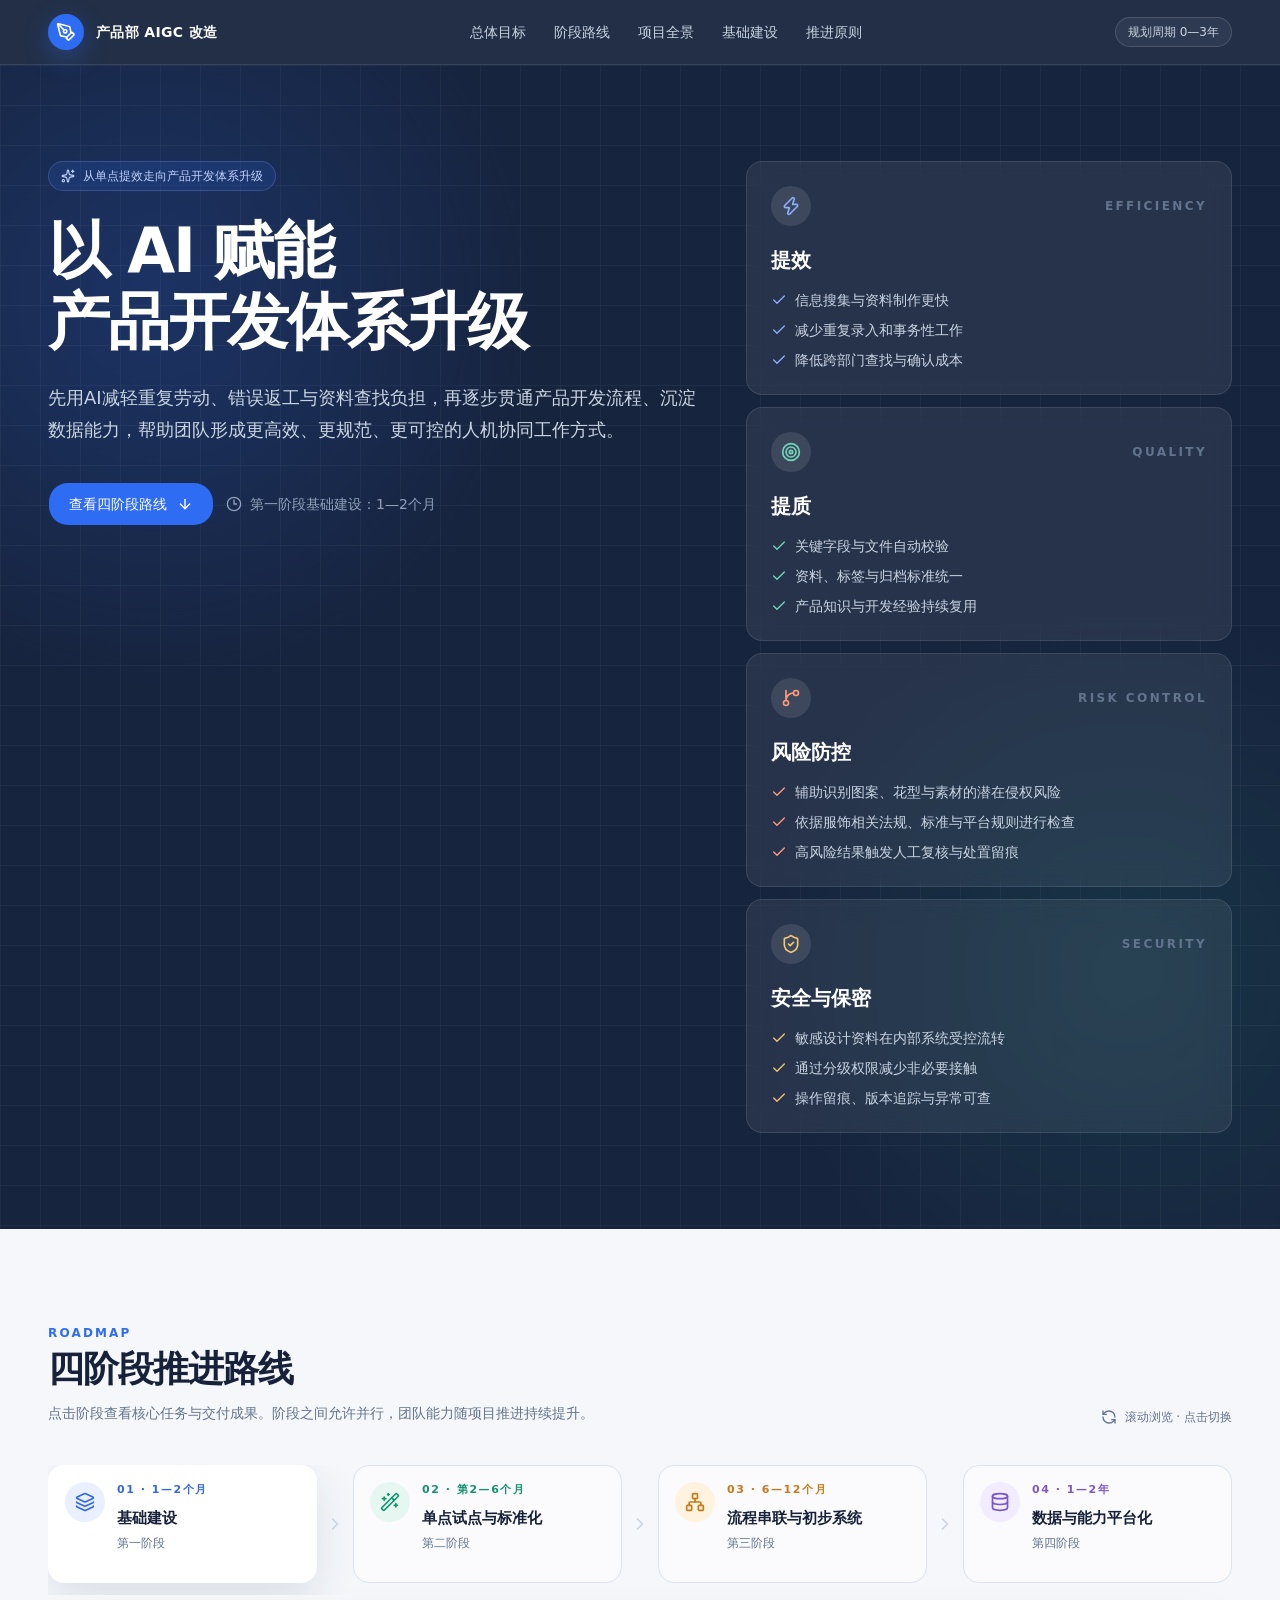
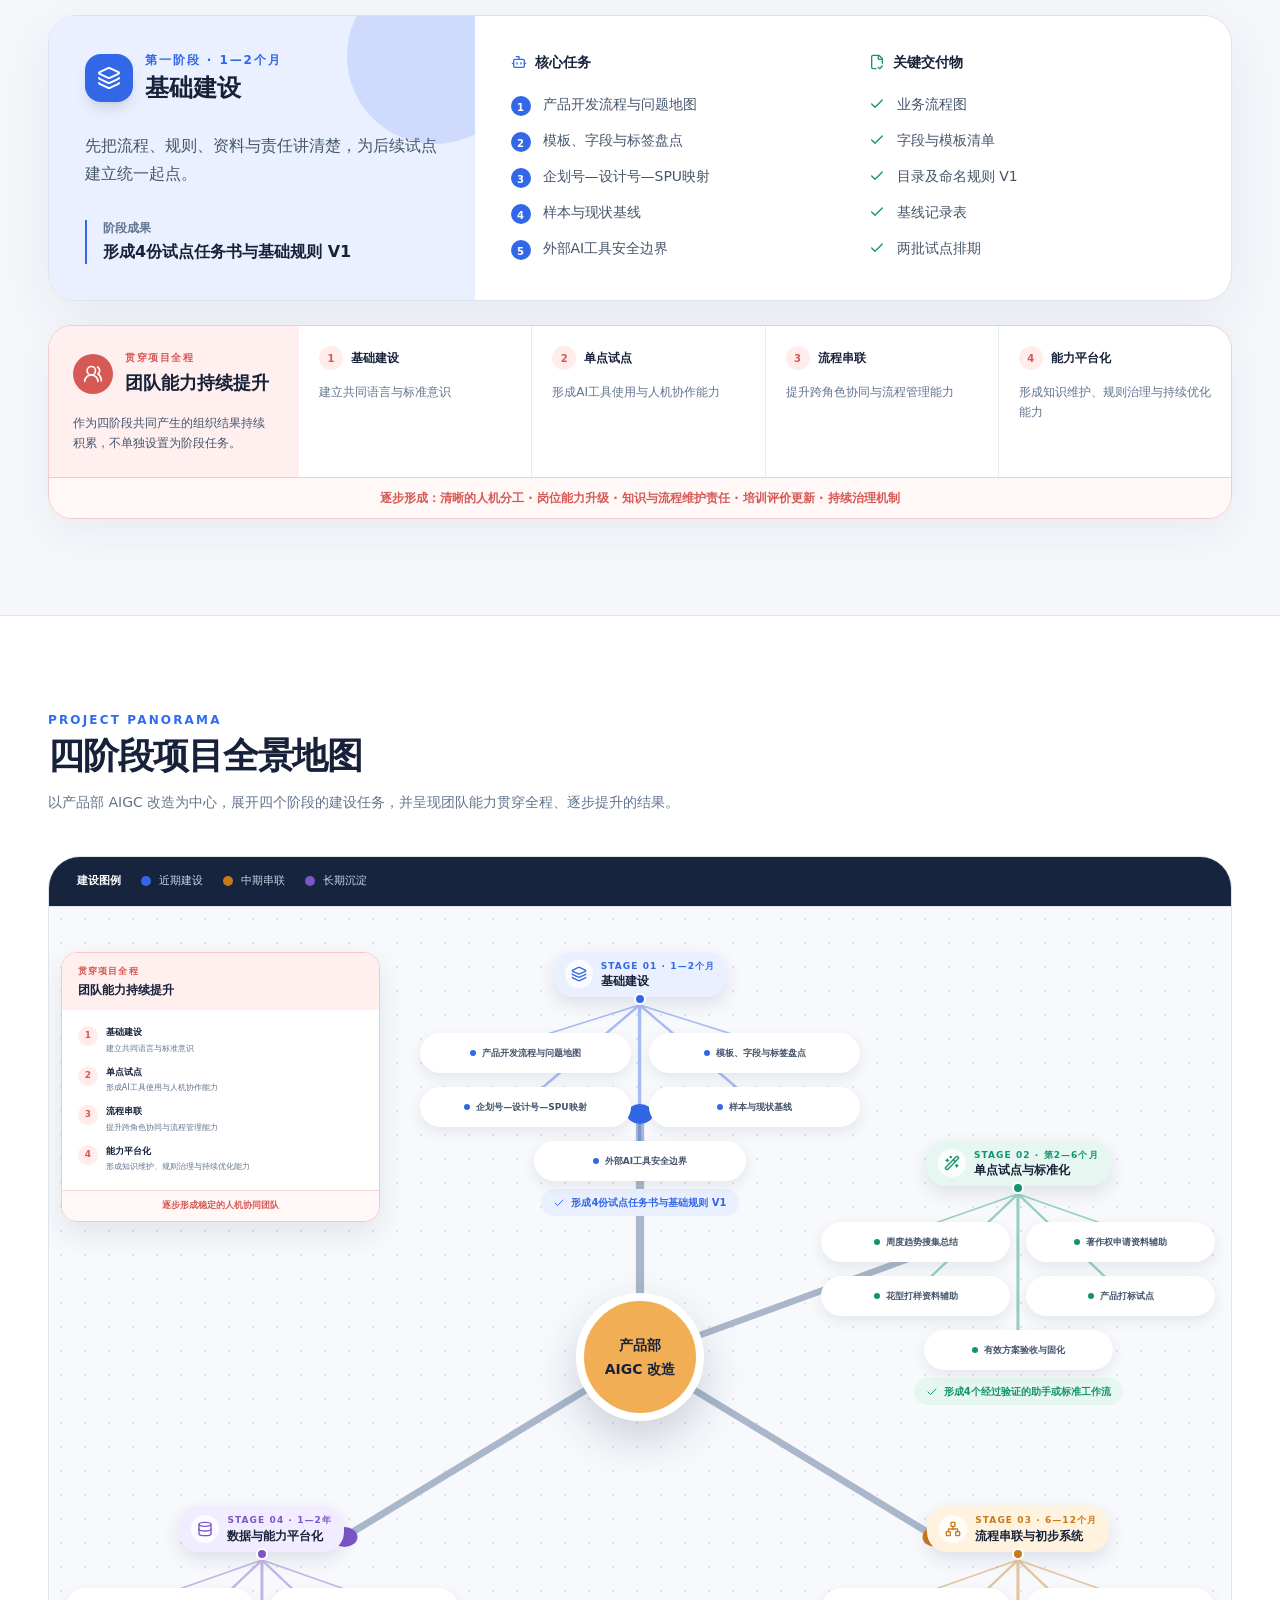
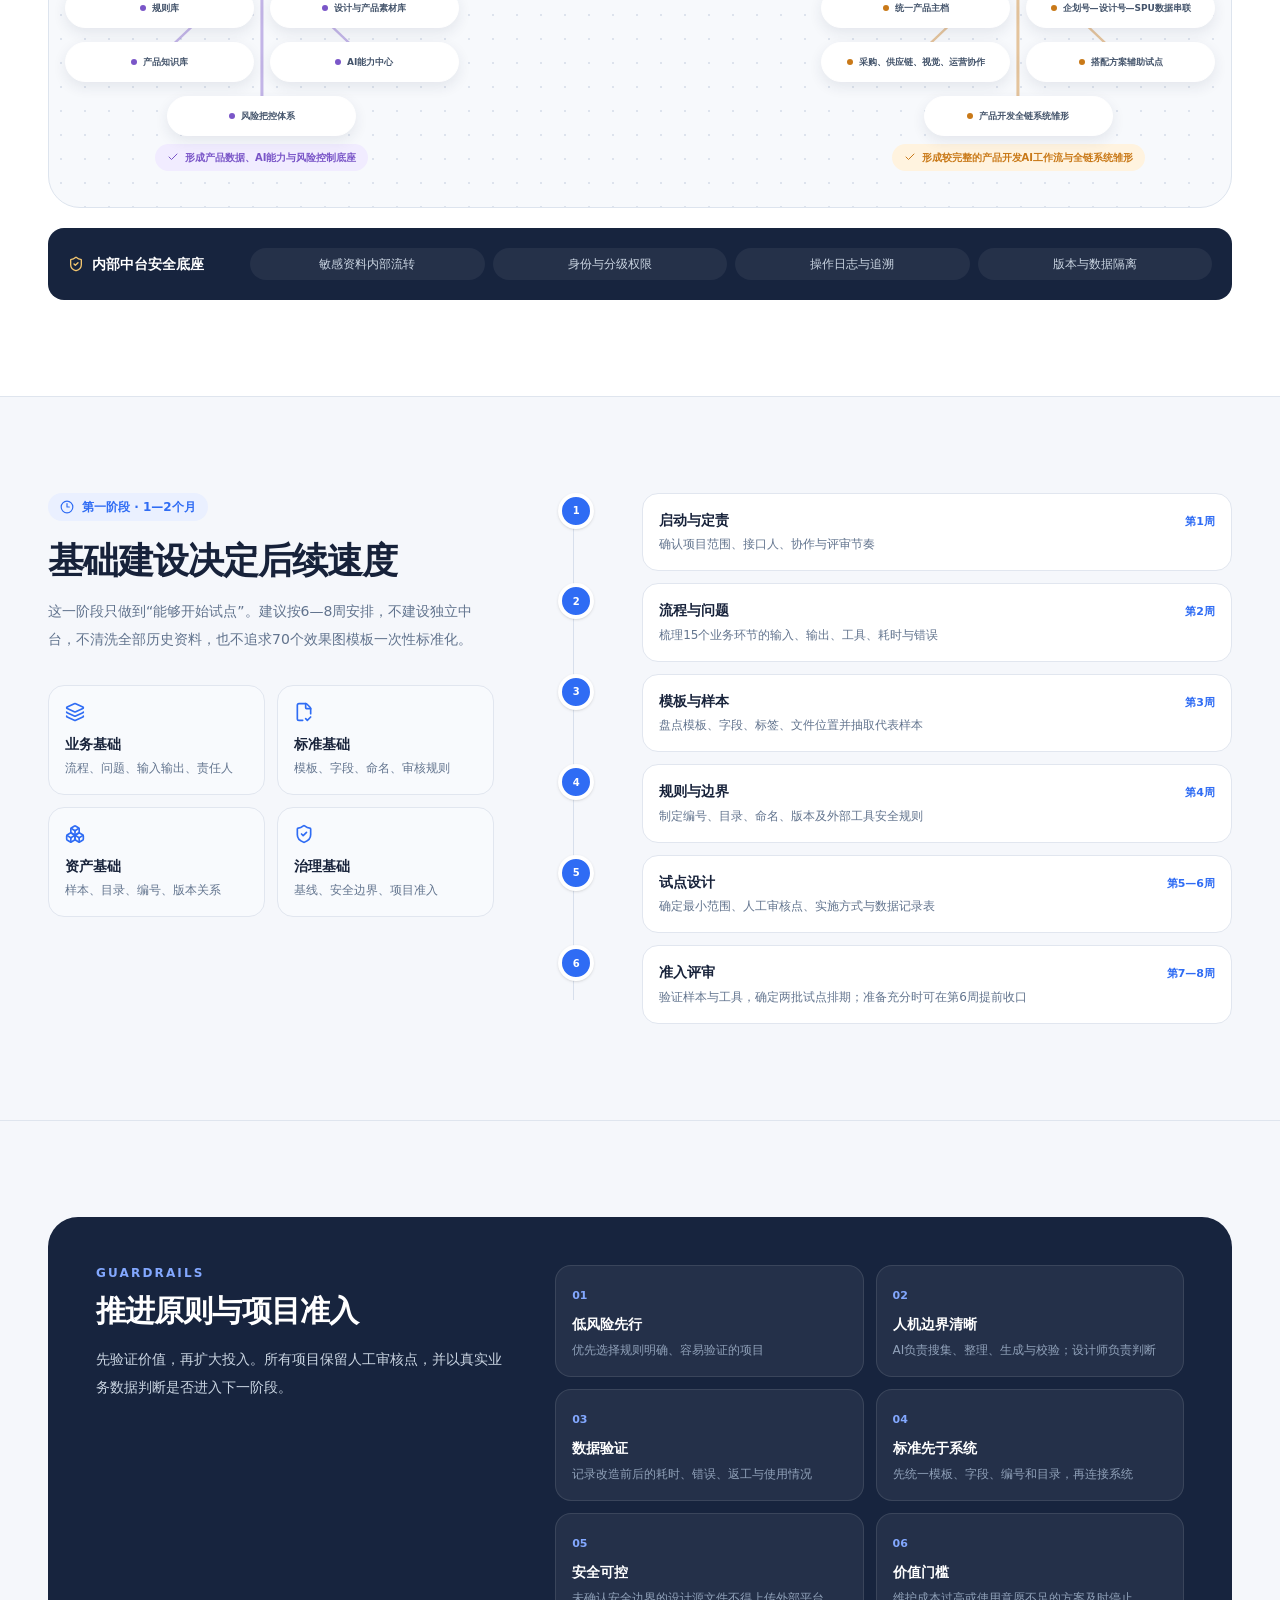
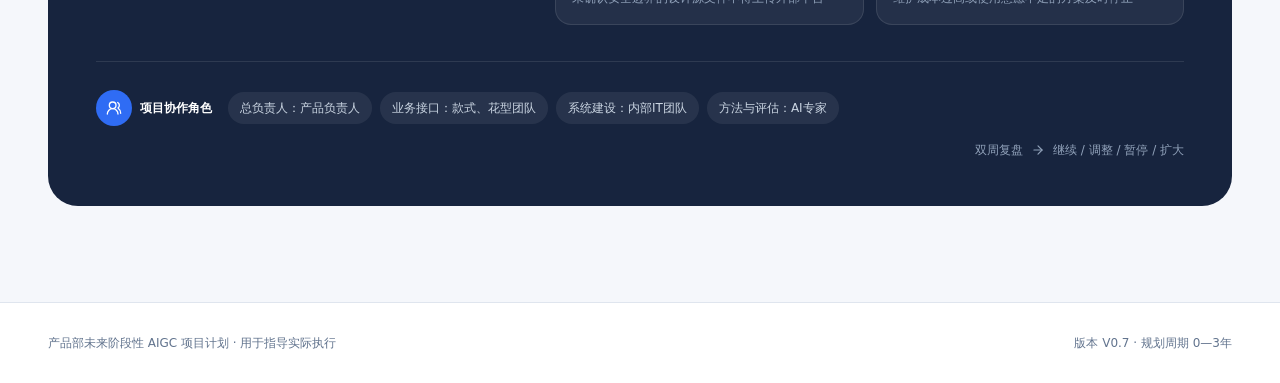
==== commit 971da677: "更新四阶段路线与团队能力持续提升展示" ====
--- a/index.html
+++ b/index.html
@@ -1,2 +1,2 @@
-<!DOCTYPE html><html lang="zh-CN"><head><meta charSet="utf-8"/><meta name="viewport" content="width=device-width, initial-scale=1"/><link rel="stylesheet" href="/product-aigc-roadmap-public/_next/static/css/index.CbLP90rk.css" data-rsc-css-href="/product-aigc-roadmap-public/_next/static/css/index.CbLP90rk.css" data-precedence="vite-rsc/importer-resources"/><link rel="modulepreload" fetchPriority="low" href="/product-aigc-roadmap-public/_next/static/chunks/index-DC6jrYqh.js"/><script src="/product-aigc-roadmap-public/_next/static/chunks/rolldown-runtime-C60lm6uB.js" type="module" async=""></script><script src="/product-aigc-roadmap-public/_next/static/chunks/framework-D_rUT4EX.js" type="module" async=""></script><link rel="modulepreload" href="/product-aigc-roadmap-public/_next/static/chunks/layout-segment-context-BFlIZ4eu.js" crossorigin=""/><link rel="modulepreload" href="/product-aigc-roadmap-public/_next/static/chunks/page-Dh7YdqWZ.js" crossorigin=""/><title>产品部 AIGC 阶段性项目计划</title><meta name="description" content="以AI赋能产品开发体系升级的五阶段AIGC项目路线图。"/><meta name="robots" content="noindex, nofollow"/><meta property="og:title" content="产品部 AIGC 阶段性项目计划"/><meta property="og:description" content="分五阶段推进基础建设、单点试点、流程串联、能力平台化与组织升级。"/><meta property="og:type" content="website"/><meta name="twitter:card" content="summary"/><meta name="twitter:title" content="产品部 AIGC 阶段性项目计划"/><meta name="twitter:description" content="分五阶段推进基础建设、单点试点、流程串联、能力平台化与组织升级。"/><script>Object.assign(((self[Symbol.for("vinext.navigationRuntime")]??={bootstrap:{routeManifest:null},functions:{}}).bootstrap.rsc??={rsc:[]}),{params:{},nav:{"pathname":"/","searchParams":[]}})</script><link rel="modulepreload" href="/product-aigc-roadmap-public/_next/static/chunks/index-DC6jrYqh.js" />
-</head><body><main class="min-h-screen overflow-x-hidden bg-[#F5F7FB] text-[#17223A]"><header class="sticky top-0 z-50 border-b border-white/10 bg-[#17243E]/95 text-white backdrop-blur-xl"><div class="mx-auto flex h-16 max-w-[1440px] items-center justify-between px-5 sm:px-8 lg:px-12"><div class="flex items-center gap-3"><span class="grid size-9 place-items-center rounded-xl bg-[#2F6CF4] shadow-[0_8px_24px_rgba(47,108,244,.35)]"><svg xmlns="http://www.w3.org/2000/svg" width="24" height="24" viewBox="0 0 24 24" fill="none" stroke="currentColor" stroke-width="2" stroke-linecap="round" stroke-linejoin="round" class="lucide lucide-pen-tool size-5" aria-hidden="true"><path d="M15.707 21.293a1 1 0 0 1-1.414 0l-1.586-1.586a1 1 0 0 1 0-1.414l5.586-5.586a1 1 0 0 1 1.414 0l1.586 1.586a1 1 0 0 1 0 1.414z"></path><path d="m18 13-1.375-6.874a1 1 0 0 0-.746-.776L3.235 2.028a1 1 0 0 0-1.207 1.207L5.35 15.879a1 1 0 0 0 .776.746L13 18"></path><path d="m2.3 2.3 7.286 7.286"></path><circle cx="11" cy="11" r="2"></circle></svg></span><p class="text-sm font-semibold tracking-wide">产品部 AIGC 改造</p></div><nav class="hidden items-center gap-7 text-sm text-slate-300 md:flex" aria-label="页面导航"><a class="transition hover:text-white" href="#goal">总体目标</a><a class="transition hover:text-white" href="#roadmap">阶段路线</a><a class="transition hover:text-white" href="#panorama">项目全景</a><a class="transition hover:text-white" href="#foundation">基础建设</a><a class="transition hover:text-white" href="#governance">推进原则</a></nav><span class="rounded-full border border-white/15 bg-white/5 px-3 py-1.5 text-xs text-slate-300">规划周期 0—3年</span></div></header><section id="goal" class="relative isolate overflow-hidden bg-[#17243E] text-white"><div class="pointer-events-none absolute inset-0 opacity-50 [background-image:radial-gradient(circle_at_12%_20%,rgba(47,108,244,.42),transparent_27%),radial-gradient(circle_at_88%_78%,rgba(31,176,132,.24),transparent_26%)]"></div><div class="pointer-events-none absolute inset-0 opacity-[.08] [background-image:linear-gradient(rgba(255,255,255,.5)_1px,transparent_1px),linear-gradient(90deg,rgba(255,255,255,.5)_1px,transparent_1px)] [background-size:40px_40px]"></div><div class="relative mx-auto grid max-w-[1440px] gap-10 px-5 py-16 sm:px-8 lg:grid-cols-[1.15fr_.85fr] lg:px-12 lg:py-24"><div class="max-w-3xl"><div class="mb-6 inline-flex items-center gap-2 rounded-full border border-[#7EA5FF]/25 bg-[#2F6CF4]/15 px-3 py-1.5 text-xs font-medium text-[#BFD1FF]"><svg xmlns="http://www.w3.org/2000/svg" width="24" height="24" viewBox="0 0 24 24" fill="none" stroke="currentColor" stroke-width="2" stroke-linecap="round" stroke-linejoin="round" class="lucide lucide-sparkles size-3.5" aria-hidden="true"><path d="M11.017 2.814a1 1 0 0 1 1.966 0l1.051 5.558a2 2 0 0 0 1.594 1.594l5.558 1.051a1 1 0 0 1 0 1.966l-5.558 1.051a2 2 0 0 0-1.594 1.594l-1.051 5.558a1 1 0 0 1-1.966 0l-1.051-5.558a2 2 0 0 0-1.594-1.594l-5.558-1.051a1 1 0 0 1 0-1.966l5.558-1.051a2 2 0 0 0 1.594-1.594z"></path><path d="M20 2v4"></path><path d="M22 4h-4"></path><circle cx="4" cy="20" r="2"></circle></svg>从单点提效走向产品开发体系升级</div><h1 class="text-balance text-4xl font-bold leading-[1.15] tracking-[-0.035em] sm:text-5xl lg:text-[62px]">以 AI 赋能<br/>产品开发体系升级</h1><p class="mt-6 max-w-2xl text-base leading-8 text-slate-300 sm:text-lg">先用AI减轻重复劳动、错误返工与资料查找负担，再逐步贯通产品开发流程、沉淀数据能力，帮助团队形成更高效、更规范、更可控的人机协同工作方式。</p><div class="mt-9 flex flex-wrap items-center gap-3"><button type="button" tabindex="0" data-slot="button" class="group/button inline-flex shrink-0 items-center justify-center border border-transparent bg-clip-padding text-sm font-medium whitespace-nowrap transition-all outline-none select-none focus-visible:border-ring focus-visible:ring-3 focus-visible:ring-ring/50 active:not-aria-[haspopup]:translate-y-px disabled:pointer-events-none disabled:opacity-50 aria-invalid:border-destructive aria-invalid:ring-3 aria-invalid:ring-destructive/20 dark:aria-invalid:border-destructive/50 dark:aria-invalid:ring-destructive/40 [&amp;_svg]:pointer-events-none [&amp;_svg]:shrink-0 [&amp;_svg:not([class*=&#x27;size-&#x27;])]:size-4 gap-1.5 has-data-[icon=inline-end]:pr-2 has-data-[icon=inline-start]:pl-2 h-11 rounded-xl bg-[#2F6CF4] px-5 text-white hover:bg-[#245ED1]">查看五阶段路线 <svg xmlns="http://www.w3.org/2000/svg" width="24" height="24" viewBox="0 0 24 24" fill="none" stroke="currentColor" stroke-width="2" stroke-linecap="round" stroke-linejoin="round" class="lucide lucide-arrow-down ml-1 size-4" aria-hidden="true"><path d="M12 5v14"></path><path d="m19 12-7 7-7-7"></path></svg></button><div class="flex items-center gap-2 text-sm text-slate-400"><svg xmlns="http://www.w3.org/2000/svg" width="24" height="24" viewBox="0 0 24 24" fill="none" stroke="currentColor" stroke-width="2" stroke-linecap="round" stroke-linejoin="round" class="lucide lucide-clock3 lucide-clock-3 size-4" aria-hidden="true"><circle cx="12" cy="12" r="10"></circle><path d="M12 6v6h4"></path></svg>第一阶段基础建设：1—2个月</div></div></div><div class="grid gap-3 self-end"><article class="rounded-2xl border border-white/10 bg-white/[.07] p-6 backdrop-blur-md"><div class="mb-5 flex items-center justify-between"><span class="grid size-10 place-items-center rounded-xl bg-white/10" style="color:#8DAFFF"><svg xmlns="http://www.w3.org/2000/svg" width="24" height="24" viewBox="0 0 24 24" fill="none" stroke="currentColor" stroke-width="2" stroke-linecap="round" stroke-linejoin="round" class="lucide lucide-zap size-5" aria-hidden="true"><path d="M15.914 4a1.5 1.5 0 00-2.474-1.561l-9 9A1.5 1.5 0 005.5 14h4.002a.5.5 0 01.471.666L8.086 20a1.5 1.5 0 002.475 1.56l9-9A1.5 1.5 0 0018.5 10h-3.997a.5.5 0 01-.472-.667z"></path></svg></span><span class="text-xs font-semibold tracking-[.2em] text-slate-500">EFFICIENCY</span></div><h2 class="text-xl font-semibold">提效</h2><ul class="mt-4 space-y-2.5 text-sm text-slate-300"><li class="flex gap-2"><svg xmlns="http://www.w3.org/2000/svg" width="24" height="24" viewBox="0 0 24 24" fill="none" stroke="currentColor" stroke-width="2" stroke-linecap="round" stroke-linejoin="round" class="lucide lucide-check mt-0.5 size-4 shrink-0" aria-hidden="true" style="color:#8DAFFF"><path d="M20 6 9 17l-5-5"></path></svg>信息搜集与资料制作更快</li><li class="flex gap-2"><svg xmlns="http://www.w3.org/2000/svg" width="24" height="24" viewBox="0 0 24 24" fill="none" stroke="currentColor" stroke-width="2" stroke-linecap="round" stroke-linejoin="round" class="lucide lucide-check mt-0.5 size-4 shrink-0" aria-hidden="true" style="color:#8DAFFF"><path d="M20 6 9 17l-5-5"></path></svg>减少重复录入和事务性工作</li><li class="flex gap-2"><svg xmlns="http://www.w3.org/2000/svg" width="24" height="24" viewBox="0 0 24 24" fill="none" stroke="currentColor" stroke-width="2" stroke-linecap="round" stroke-linejoin="round" class="lucide lucide-check mt-0.5 size-4 shrink-0" aria-hidden="true" style="color:#8DAFFF"><path d="M20 6 9 17l-5-5"></path></svg>降低跨部门查找与确认成本</li></ul></article><article class="rounded-2xl border border-white/10 bg-white/[.07] p-6 backdrop-blur-md"><div class="mb-5 flex items-center justify-between"><span class="grid size-10 place-items-center rounded-xl bg-white/10" style="color:#70D8B9"><svg xmlns="http://www.w3.org/2000/svg" width="24" height="24" viewBox="0 0 24 24" fill="none" stroke="currentColor" stroke-width="2" stroke-linecap="round" stroke-linejoin="round" class="lucide lucide-target size-5" aria-hidden="true"><circle cx="12" cy="12" r="10"></circle><circle cx="12" cy="12" r="6"></circle><circle cx="12" cy="12" r="2"></circle></svg></span><span class="text-xs font-semibold tracking-[.2em] text-slate-500">QUALITY</span></div><h2 class="text-xl font-semibold">提质</h2><ul class="mt-4 space-y-2.5 text-sm text-slate-300"><li class="flex gap-2"><svg xmlns="http://www.w3.org/2000/svg" width="24" height="24" viewBox="0 0 24 24" fill="none" stroke="currentColor" stroke-width="2" stroke-linecap="round" stroke-linejoin="round" class="lucide lucide-check mt-0.5 size-4 shrink-0" aria-hidden="true" style="color:#70D8B9"><path d="M20 6 9 17l-5-5"></path></svg>关键字段与文件自动校验</li><li class="flex gap-2"><svg xmlns="http://www.w3.org/2000/svg" width="24" height="24" viewBox="0 0 24 24" fill="none" stroke="currentColor" stroke-width="2" stroke-linecap="round" stroke-linejoin="round" class="lucide lucide-check mt-0.5 size-4 shrink-0" aria-hidden="true" style="color:#70D8B9"><path d="M20 6 9 17l-5-5"></path></svg>资料、标签与归档标准统一</li><li class="flex gap-2"><svg xmlns="http://www.w3.org/2000/svg" width="24" height="24" viewBox="0 0 24 24" fill="none" stroke="currentColor" stroke-width="2" stroke-linecap="round" stroke-linejoin="round" class="lucide lucide-check mt-0.5 size-4 shrink-0" aria-hidden="true" style="color:#70D8B9"><path d="M20 6 9 17l-5-5"></path></svg>产品知识与开发经验持续复用</li></ul></article><article class="rounded-2xl border border-white/10 bg-white/[.07] p-6 backdrop-blur-md"><div class="mb-5 flex items-center justify-between"><span class="grid size-10 place-items-center rounded-xl bg-white/10" style="color:#FF9B7B"><svg xmlns="http://www.w3.org/2000/svg" width="24" height="24" viewBox="0 0 24 24" fill="none" stroke="currentColor" stroke-width="2" stroke-linecap="round" stroke-linejoin="round" class="lucide lucide-git-branch size-5" aria-hidden="true"><path d="M15 6a9 9 0 0 0-9 9V3"></path><circle cx="18" cy="6" r="3"></circle><circle cx="6" cy="18" r="3"></circle></svg></span><span class="text-xs font-semibold tracking-[.2em] text-slate-500">RISK CONTROL</span></div><h2 class="text-xl font-semibold">风险防控</h2><ul class="mt-4 space-y-2.5 text-sm text-slate-300"><li class="flex gap-2"><svg xmlns="http://www.w3.org/2000/svg" width="24" height="24" viewBox="0 0 24 24" fill="none" stroke="currentColor" stroke-width="2" stroke-linecap="round" stroke-linejoin="round" class="lucide lucide-check mt-0.5 size-4 shrink-0" aria-hidden="true" style="color:#FF9B7B"><path d="M20 6 9 17l-5-5"></path></svg>辅助识别图案、花型与素材的潜在侵权风险</li><li class="flex gap-2"><svg xmlns="http://www.w3.org/2000/svg" width="24" height="24" viewBox="0 0 24 24" fill="none" stroke="currentColor" stroke-width="2" stroke-linecap="round" stroke-linejoin="round" class="lucide lucide-check mt-0.5 size-4 shrink-0" aria-hidden="true" style="color:#FF9B7B"><path d="M20 6 9 17l-5-5"></path></svg>依据服饰相关法规、标准与平台规则进行检查</li><li class="flex gap-2"><svg xmlns="http://www.w3.org/2000/svg" width="24" height="24" viewBox="0 0 24 24" fill="none" stroke="currentColor" stroke-width="2" stroke-linecap="round" stroke-linejoin="round" class="lucide lucide-check mt-0.5 size-4 shrink-0" aria-hidden="true" style="color:#FF9B7B"><path d="M20 6 9 17l-5-5"></path></svg>高风险结果触发人工复核与处置留痕</li></ul></article><article class="rounded-2xl border border-white/10 bg-white/[.07] p-6 backdrop-blur-md"><div class="mb-5 flex items-center justify-between"><span class="grid size-10 place-items-center rounded-xl bg-white/10" style="color:#F3C66F"><svg xmlns="http://www.w3.org/2000/svg" width="24" height="24" viewBox="0 0 24 24" fill="none" stroke="currentColor" stroke-width="2" stroke-linecap="round" stroke-linejoin="round" class="lucide lucide-shield-check size-5" aria-hidden="true"><path d="M20 13c0 5-3.5 7.5-7.66 8.95a1 1 0 0 1-.67-.01C7.5 20.5 4 18 4 13V6a1 1 0 0 1 1-1c2 0 4.5-1.2 6.24-2.72a1.17 1.17 0 0 1 1.52 0C14.51 3.81 17 5 19 5a1 1 0 0 1 1 1z"></path><path d="m9 12 2 2 4-4"></path></svg></span><span class="text-xs font-semibold tracking-[.2em] text-slate-500">SECURITY</span></div><h2 class="text-xl font-semibold">安全与保密</h2><ul class="mt-4 space-y-2.5 text-sm text-slate-300"><li class="flex gap-2"><svg xmlns="http://www.w3.org/2000/svg" width="24" height="24" viewBox="0 0 24 24" fill="none" stroke="currentColor" stroke-width="2" stroke-linecap="round" stroke-linejoin="round" class="lucide lucide-check mt-0.5 size-4 shrink-0" aria-hidden="true" style="color:#F3C66F"><path d="M20 6 9 17l-5-5"></path></svg>敏感设计资料在内部系统受控流转</li><li class="flex gap-2"><svg xmlns="http://www.w3.org/2000/svg" width="24" height="24" viewBox="0 0 24 24" fill="none" stroke="currentColor" stroke-width="2" stroke-linecap="round" stroke-linejoin="round" class="lucide lucide-check mt-0.5 size-4 shrink-0" aria-hidden="true" style="color:#F3C66F"><path d="M20 6 9 17l-5-5"></path></svg>通过分级权限减少非必要接触</li><li class="flex gap-2"><svg xmlns="http://www.w3.org/2000/svg" width="24" height="24" viewBox="0 0 24 24" fill="none" stroke="currentColor" stroke-width="2" stroke-linecap="round" stroke-linejoin="round" class="lucide lucide-check mt-0.5 size-4 shrink-0" aria-hidden="true" style="color:#F3C66F"><path d="M20 6 9 17l-5-5"></path></svg>操作留痕、版本追踪与异常可查</li></ul></article></div></div></section><section id="roadmap" class="mx-auto max-w-[1440px] px-5 py-16 sm:px-8 lg:px-12 lg:py-24"><div class="flex flex-col justify-between gap-4 sm:flex-row sm:items-end"><div><p class="mb-2 text-xs font-bold tracking-[.18em] text-[#2F6CF4]">ROADMAP</p><h2 class="text-3xl font-bold tracking-[-0.03em] sm:text-4xl">五阶段推进路线</h2><p class="mt-3 text-sm leading-6 text-slate-500">点击阶段查看核心任务与交付成果。阶段之间允许并行，上一阶段的能力会持续迭代。</p></div><div class="flex items-center gap-2 text-xs text-slate-500"><svg xmlns="http://www.w3.org/2000/svg" width="24" height="24" viewBox="0 0 24 24" fill="none" stroke="currentColor" stroke-width="2" stroke-linecap="round" stroke-linejoin="round" class="lucide lucide-refresh-ccw size-4" aria-hidden="true"><path d="M21 12a9 9 0 0 0-9-9 9.75 9.75 0 0 0-6.74 2.74L3 8"></path><path d="M3 3v5h5"></path><path d="M3 12a9 9 0 0 0 9 9 9.75 9.75 0 0 0 6.74-2.74L21 16"></path><path d="M16 16h5v5"></path></svg>滚动浏览 · 点击切换</div></div><div class="mt-10 overflow-x-auto pb-3"><div class="flex min-w-[1050px] items-center gap-2"><div class="contents"><button type="button" aria-pressed="true" class="group flex min-h-[118px] flex-1 items-start gap-3 rounded-2xl border p-4 text-left transition-all border-transparent bg-white shadow-[0_16px_45px_rgba(30,46,80,.12)]"><span class="grid size-10 shrink-0 place-items-center rounded-xl" style="background-color:#EAF0FF;color:#3268E8"><svg xmlns="http://www.w3.org/2000/svg" width="24" height="24" viewBox="0 0 24 24" fill="none" stroke="currentColor" stroke-width="2" stroke-linecap="round" stroke-linejoin="round" class="lucide lucide-layers size-5" aria-hidden="true"><path d="M12.83 2.18a2 2 0 0 0-1.66 0L2.6 6.08a1 1 0 0 0 0 1.83l8.58 3.91a2 2 0 0 0 1.66 0l8.58-3.9a1 1 0 0 0 0-1.83z"></path><path d="M2 12a1 1 0 0 0 .58.91l8.6 3.91a2 2 0 0 0 1.65 0l8.58-3.9A1 1 0 0 0 22 12"></path><path d="M2 17a1 1 0 0 0 .58.91l8.6 3.91a2 2 0 0 0 1.65 0l8.58-3.9A1 1 0 0 0 22 17"></path></svg></span><span><span class="block text-[11px] font-bold uppercase tracking-[.14em]" style="color:#3268E8">01<!-- --> · <!-- -->1—2个月</span><span class="mt-2 block text-[15px] font-bold text-[#17223A]">基础建设</span><span class="mt-1 block text-xs leading-5 text-slate-500">第一阶段</span></span></button><svg xmlns="http://www.w3.org/2000/svg" width="24" height="24" viewBox="0 0 24 24" fill="none" stroke="currentColor" stroke-width="2" stroke-linecap="round" stroke-linejoin="round" class="lucide lucide-chevron-right size-5 shrink-0 text-slate-300" aria-hidden="true"><path d="m9 18 6-6-6-6"></path></svg></div><div class="contents"><button type="button" aria-pressed="false" class="group flex min-h-[118px] flex-1 items-start gap-3 rounded-2xl border p-4 text-left transition-all border-[#DDE3ED] bg-white/55 hover:border-[#B8C3D7] hover:bg-white"><span class="grid size-10 shrink-0 place-items-center rounded-xl" style="background-color:#E6F7F1;color:#14936F"><svg xmlns="http://www.w3.org/2000/svg" width="24" height="24" viewBox="0 0 24 24" fill="none" stroke="currentColor" stroke-width="2" stroke-linecap="round" stroke-linejoin="round" class="lucide lucide-wand-sparkles size-5" aria-hidden="true"><path d="m21.64 3.64-1.28-1.28a1.21 1.21 0 0 0-1.72 0L2.36 18.64a1.21 1.21 0 0 0 0 1.72l1.28 1.28a1.2 1.2 0 0 0 1.72 0L21.64 5.36a1.2 1.2 0 0 0 0-1.72"></path><path d="m14 7 3 3"></path><path d="M5 6v4"></path><path d="M19 14v4"></path><path d="M10 2v2"></path><path d="M7 8H3"></path><path d="M21 16h-4"></path><path d="M11 3H9"></path></svg></span><span><span class="block text-[11px] font-bold uppercase tracking-[.14em]" style="color:#14936F">02<!-- --> · <!-- -->第2—6个月</span><span class="mt-2 block text-[15px] font-bold text-[#17223A]">单点试点与标准化</span><span class="mt-1 block text-xs leading-5 text-slate-500">第二阶段</span></span></button><svg xmlns="http://www.w3.org/2000/svg" width="24" height="24" viewBox="0 0 24 24" fill="none" stroke="currentColor" stroke-width="2" stroke-linecap="round" stroke-linejoin="round" class="lucide lucide-chevron-right size-5 shrink-0 text-slate-300" aria-hidden="true"><path d="m9 18 6-6-6-6"></path></svg></div><div class="contents"><button type="button" aria-pressed="false" class="group flex min-h-[118px] flex-1 items-start gap-3 rounded-2xl border p-4 text-left transition-all border-[#DDE3ED] bg-white/55 hover:border-[#B8C3D7] hover:bg-white"><span class="grid size-10 shrink-0 place-items-center rounded-xl" style="background-color:#FFF3DF;color:#C97918"><svg xmlns="http://www.w3.org/2000/svg" width="24" height="24" viewBox="0 0 24 24" fill="none" stroke="currentColor" stroke-width="2" stroke-linecap="round" stroke-linejoin="round" class="lucide lucide-network size-5" aria-hidden="true"><rect x="16" y="16" width="6" height="6" rx="1"></rect><rect x="2" y="16" width="6" height="6" rx="1"></rect><rect x="9" y="2" width="6" height="6" rx="1"></rect><path d="M5 16v-3a1 1 0 0 1 1-1h12a1 1 0 0 1 1 1v3"></path><path d="M12 12V8"></path></svg></span><span><span class="block text-[11px] font-bold uppercase tracking-[.14em]" style="color:#C97918">03<!-- --> · <!-- -->6—12个月</span><span class="mt-2 block text-[15px] font-bold text-[#17223A]">流程串联与初步系统</span><span class="mt-1 block text-xs leading-5 text-slate-500">第三阶段</span></span></button><svg xmlns="http://www.w3.org/2000/svg" width="24" height="24" viewBox="0 0 24 24" fill="none" stroke="currentColor" stroke-width="2" stroke-linecap="round" stroke-linejoin="round" class="lucide lucide-chevron-right size-5 shrink-0 text-slate-300" aria-hidden="true"><path d="m9 18 6-6-6-6"></path></svg></div><div class="contents"><button type="button" aria-pressed="false" class="group flex min-h-[118px] flex-1 items-start gap-3 rounded-2xl border p-4 text-left transition-all border-[#DDE3ED] bg-white/55 hover:border-[#B8C3D7] hover:bg-white"><span class="grid size-10 shrink-0 place-items-center rounded-xl" style="background-color:#F1ECFF;color:#7A56C8"><svg xmlns="http://www.w3.org/2000/svg" width="24" height="24" viewBox="0 0 24 24" fill="none" stroke="currentColor" stroke-width="2" stroke-linecap="round" stroke-linejoin="round" class="lucide lucide-database size-5" aria-hidden="true"><ellipse cx="12" cy="5" rx="9" ry="3"></ellipse><path d="M3 5V19A9 3 0 0 0 21 19V5"></path><path d="M3 12A9 3 0 0 0 21 12"></path></svg></span><span><span class="block text-[11px] font-bold uppercase tracking-[.14em]" style="color:#7A56C8">04<!-- --> · <!-- -->1—2年</span><span class="mt-2 block text-[15px] font-bold text-[#17223A]">数据与能力平台化</span><span class="mt-1 block text-xs leading-5 text-slate-500">第四阶段</span></span></button><svg xmlns="http://www.w3.org/2000/svg" width="24" height="24" viewBox="0 0 24 24" fill="none" stroke="currentColor" stroke-width="2" stroke-linecap="round" stroke-linejoin="round" class="lucide lucide-chevron-right size-5 shrink-0 text-slate-300" aria-hidden="true"><path d="m9 18 6-6-6-6"></path></svg></div><div class="contents"><button type="button" aria-pressed="false" class="group flex min-h-[118px] flex-1 items-start gap-3 rounded-2xl border p-4 text-left transition-all border-[#DDE3ED] bg-white/55 hover:border-[#B8C3D7] hover:bg-white"><span class="grid size-10 shrink-0 place-items-center rounded-xl" style="background-color:#FFECEB;color:#D75955"><svg xmlns="http://www.w3.org/2000/svg" width="24" height="24" viewBox="0 0 24 24" fill="none" stroke="currentColor" stroke-width="2" stroke-linecap="round" stroke-linejoin="round" class="lucide lucide-users-round size-5" aria-hidden="true"><path d="M18 21a8 8 0 0 0-16 0"></path><circle cx="10" cy="8" r="5"></circle><path d="M22 20c0-3.37-2-6.5-4-8a5 5 0 0 0-.45-8.3"></path></svg></span><span><span class="block text-[11px] font-bold uppercase tracking-[.14em]" style="color:#D75955">05<!-- --> · <!-- -->2—3年</span><span class="mt-2 block text-[15px] font-bold text-[#17223A]">组织与岗位重构</span><span class="mt-1 block text-xs leading-5 text-slate-500">第五阶段</span></span></button></div></div></div><article class="mt-5 overflow-hidden rounded-[28px] border border-[#DDE3ED] bg-white shadow-[0_18px_60px_rgba(30,46,80,.07)]"><div class="grid lg:grid-cols-[.72fr_1.28fr]"><div class="relative overflow-hidden p-7 sm:p-9" style="background-color:#EAF0FF"><div class="absolute -right-12 -top-12 size-44 rounded-full opacity-15" style="background-color:#3268E8"></div><div class="relative"><div class="flex items-center gap-3"><span class="grid size-12 place-items-center rounded-2xl text-white shadow-lg" style="background-color:#3268E8"><svg xmlns="http://www.w3.org/2000/svg" width="24" height="24" viewBox="0 0 24 24" fill="none" stroke="currentColor" stroke-width="2" stroke-linecap="round" stroke-linejoin="round" class="lucide lucide-layers size-6" aria-hidden="true"><path d="M12.83 2.18a2 2 0 0 0-1.66 0L2.6 6.08a1 1 0 0 0 0 1.83l8.58 3.91a2 2 0 0 0 1.66 0l8.58-3.9a1 1 0 0 0 0-1.83z"></path><path d="M2 12a1 1 0 0 0 .58.91l8.6 3.91a2 2 0 0 0 1.65 0l8.58-3.9A1 1 0 0 0 22 12"></path><path d="M2 17a1 1 0 0 0 .58.91l8.6 3.91a2 2 0 0 0 1.65 0l8.58-3.9A1 1 0 0 0 22 17"></path></svg></span><div><p class="text-xs font-bold tracking-[.16em]" style="color:#3268E8">第一阶段<!-- --> · <!-- -->1—2个月</p><h3 class="mt-1 text-2xl font-bold">基础建设</h3></div></div><p class="mt-7 text-base leading-7 text-slate-600">先把流程、规则、资料与责任讲清楚，为后续试点建立统一起点。</p><div class="mt-8 border-l-2 pl-4" style="border-color:#3268E8"><p class="text-xs font-semibold text-slate-500">阶段成果</p><p class="mt-1 font-bold leading-6 text-[#17223A]">形成4份试点任务书与基础规则 V1</p></div></div></div><div class="grid gap-8 p-7 sm:grid-cols-2 sm:p-9"><div><p class="mb-5 flex items-center gap-2 text-sm font-bold"><svg xmlns="http://www.w3.org/2000/svg" width="24" height="24" viewBox="0 0 24 24" fill="none" stroke="currentColor" stroke-width="2" stroke-linecap="round" stroke-linejoin="round" class="lucide lucide-bot size-4" aria-hidden="true" style="color:#2F6CF4"><path d="M12 8V4H8"></path><rect width="16" height="12" x="4" y="8" rx="2"></rect><path d="M2 14h2"></path><path d="M20 14h2"></path><path d="M15 13v2"></path><path d="M9 13v2"></path></svg>核心任务</p><ul class="space-y-3"><li class="flex items-start gap-3 text-sm leading-6 text-slate-600"><span class="mt-1 grid size-5 shrink-0 place-items-center rounded-full text-[10px] font-bold text-white" style="background-color:#3268E8">1</span>产品开发流程与问题地图</li><li class="flex items-start gap-3 text-sm leading-6 text-slate-600"><span class="mt-1 grid size-5 shrink-0 place-items-center rounded-full text-[10px] font-bold text-white" style="background-color:#3268E8">2</span>模板、字段与标签盘点</li><li class="flex items-start gap-3 text-sm leading-6 text-slate-600"><span class="mt-1 grid size-5 shrink-0 place-items-center rounded-full text-[10px] font-bold text-white" style="background-color:#3268E8">3</span>企划号—设计号—SPU映射</li><li class="flex items-start gap-3 text-sm leading-6 text-slate-600"><span class="mt-1 grid size-5 shrink-0 place-items-center rounded-full text-[10px] font-bold text-white" style="background-color:#3268E8">4</span>样本与现状基线</li><li class="flex items-start gap-3 text-sm leading-6 text-slate-600"><span class="mt-1 grid size-5 shrink-0 place-items-center rounded-full text-[10px] font-bold text-white" style="background-color:#3268E8">5</span>外部AI工具安全边界</li></ul></div><div><p class="mb-5 flex items-center gap-2 text-sm font-bold"><svg xmlns="http://www.w3.org/2000/svg" width="24" height="24" viewBox="0 0 24 24" fill="none" stroke="currentColor" stroke-width="2" stroke-linecap="round" stroke-linejoin="round" class="lucide lucide-file-check-corner size-4" aria-hidden="true" style="color:#14936F"><path d="M10.5 22H6a2 2 0 0 1-2-2V4a2 2 0 0 1 2-2h8a2.4 2.4 0 0 1 1.706.706l3.588 3.588A2.4 2.4 0 0 1 20 8v6"></path><path d="M14 2v5a1 1 0 0 0 1 1h5"></path><path d="m14 20 2 2 4-4"></path></svg>关键交付物</p><ul class="space-y-3"><li class="flex items-start gap-3 text-sm leading-6 text-slate-600"><svg xmlns="http://www.w3.org/2000/svg" width="24" height="24" viewBox="0 0 24 24" fill="none" stroke="currentColor" stroke-width="2" stroke-linecap="round" stroke-linejoin="round" class="lucide lucide-check mt-1 size-4 shrink-0" aria-hidden="true" style="color:#14936F"><path d="M20 6 9 17l-5-5"></path></svg>业务流程图</li><li class="flex items-start gap-3 text-sm leading-6 text-slate-600"><svg xmlns="http://www.w3.org/2000/svg" width="24" height="24" viewBox="0 0 24 24" fill="none" stroke="currentColor" stroke-width="2" stroke-linecap="round" stroke-linejoin="round" class="lucide lucide-check mt-1 size-4 shrink-0" aria-hidden="true" style="color:#14936F"><path d="M20 6 9 17l-5-5"></path></svg>字段与模板清单</li><li class="flex items-start gap-3 text-sm leading-6 text-slate-600"><svg xmlns="http://www.w3.org/2000/svg" width="24" height="24" viewBox="0 0 24 24" fill="none" stroke="currentColor" stroke-width="2" stroke-linecap="round" stroke-linejoin="round" class="lucide lucide-check mt-1 size-4 shrink-0" aria-hidden="true" style="color:#14936F"><path d="M20 6 9 17l-5-5"></path></svg>目录及命名规则 V1</li><li class="flex items-start gap-3 text-sm leading-6 text-slate-600"><svg xmlns="http://www.w3.org/2000/svg" width="24" height="24" viewBox="0 0 24 24" fill="none" stroke="currentColor" stroke-width="2" stroke-linecap="round" stroke-linejoin="round" class="lucide lucide-check mt-1 size-4 shrink-0" aria-hidden="true" style="color:#14936F"><path d="M20 6 9 17l-5-5"></path></svg>基线记录表</li><li class="flex items-start gap-3 text-sm leading-6 text-slate-600"><svg xmlns="http://www.w3.org/2000/svg" width="24" height="24" viewBox="0 0 24 24" fill="none" stroke="currentColor" stroke-width="2" stroke-linecap="round" stroke-linejoin="round" class="lucide lucide-check mt-1 size-4 shrink-0" aria-hidden="true" style="color:#14936F"><path d="M20 6 9 17l-5-5"></path></svg>两批试点排期</li></ul></div></div></div></article></section><section id="panorama" class="border-y border-[#DFE5EE] bg-white"><div class="mx-auto max-w-[1440px] px-5 py-16 sm:px-8 lg:px-12 lg:py-24"><div class="max-w-3xl"><p class="mb-2 text-xs font-bold tracking-[.18em] text-[#2F6CF4]">PROJECT PANORAMA</p><h2 class="text-3xl font-bold tracking-[-0.03em] sm:text-4xl">五阶段项目全景地图</h2><p class="mt-3 text-sm leading-7 text-slate-500">以产品部 AIGC 改造为中心，将五个阶段及其核心建设任务展开在同一张图中。</p></div><div class="relative mt-10 overflow-hidden rounded-[32px] border border-[#DDE4EE] bg-[#F7F9FC]"><div class="flex flex-wrap items-center gap-5 border-b border-[#DDE4EE] bg-[#17243E] px-5 py-4 text-[11px] text-slate-300 sm:px-7"><span class="font-bold text-white">建设图例</span><span class="flex items-center gap-2"><i class="size-2.5 rounded-sm bg-[#3268E8]"></i>近期建设</span><span class="flex items-center gap-2"><i class="size-2.5 rounded-sm bg-[#C97918]"></i>中期串联</span><span class="flex items-center gap-2"><i class="size-2.5 rounded-sm bg-[#7A56C8]"></i>长期沉淀</span></div><div class="relative hidden min-h-[900px] md:block"><div class="pointer-events-none absolute inset-0 opacity-55 [background-image:radial-gradient(circle,#C8D1E0_1px,transparent_1px)] [background-size:24px_24px]"></div><svg aria-hidden="true" viewBox="0 0 100 100" preserveAspectRatio="none" class="pointer-events-none absolute inset-0 h-full w-full"><path d="M50 50 L50 23 M50 50 L75 38 M50 50 L75 70 M50 50 L50 76 M50 50 L25 48" fill="none" stroke="#AAB7CA" stroke-width="0.7"></path><circle cx="50" cy="23" r="1.1" fill="#3268E8"></circle><circle cx="75" cy="38" r="1.1" fill="#14936F"></circle><circle cx="75" cy="70" r="1.1" fill="#C97918"></circle><circle cx="50" cy="76" r="1.1" fill="#7A56C8"></circle><circle cx="25" cy="48" r="1.1" fill="#D75955"></circle></svg><div class="absolute left-1/2 top-1/2 z-20 flex size-32 -translate-x-1/2 -translate-y-1/2 items-center justify-center rounded-full border-[8px] border-white bg-[#F2AE54] text-center shadow-[0_18px_45px_rgba(30,46,80,.2)]"><p class="text-sm font-bold leading-6">产品部<br/>AIGC 改造</p></div><div class="absolute z-10 left-[31%] top-[5%] w-[38%]"><div class="relative mx-auto flex w-fit items-center gap-2 rounded-xl px-3 py-2 shadow-[0_7px_18px_rgba(30,46,80,.12)]" style="color:#3268E8;background-color:#EAF0FF"><span class="grid size-7 place-items-center rounded-lg bg-white/80"><svg xmlns="http://www.w3.org/2000/svg" width="24" height="24" viewBox="0 0 24 24" fill="none" stroke="currentColor" stroke-width="2" stroke-linecap="round" stroke-linejoin="round" class="lucide lucide-layers size-4" aria-hidden="true"><path d="M12.83 2.18a2 2 0 0 0-1.66 0L2.6 6.08a1 1 0 0 0 0 1.83l8.58 3.91a2 2 0 0 0 1.66 0l8.58-3.9a1 1 0 0 0 0-1.83z"></path><path d="M2 12a1 1 0 0 0 .58.91l8.6 3.91a2 2 0 0 0 1.65 0l8.58-3.9A1 1 0 0 0 22 12"></path><path d="M2 17a1 1 0 0 0 .58.91l8.6 3.91a2 2 0 0 0 1.65 0l8.58-3.9A1 1 0 0 0 22 17"></path></svg></span><div><p class="text-[9px] font-bold tracking-[.12em]">STAGE 0<!-- -->1<!-- --> · <!-- -->1—2个月</p><h3 class="text-xs font-bold text-[#17223A]">基础建设</h3></div><i class="absolute -bottom-2 left-1/2 size-3 -translate-x-1/2 rounded-full border-2 border-white" style="background-color:#3268E8"></i></div><div class="relative mx-auto mt-2 h-[184px] w-full"><svg aria-hidden="true" viewBox="0 0 100 100" preserveAspectRatio="none" class="absolute inset-0 h-full w-full"><path d="M50 0 L24 20 M50 0 L76 20 M50 0 L24 54 M50 0 L76 54 M50 0 L50 88" fill="none" stroke="#3268E8" stroke-opacity="0.42" stroke-width="0.75"></path></svg><span class="absolute left-[1%] top-[28px] w-[47%] flex min-h-10 items-center justify-center rounded-xl border border-white bg-white px-2 py-1.5 text-center text-[9px] font-semibold leading-4 text-slate-600 shadow-[0_5px_14px_rgba(30,46,80,.09)]"><i class="mr-1.5 size-1.5 shrink-0 rounded-full" style="background-color:#3268E8"></i>产品开发流程与问题地图</span><span class="absolute right-[1%] top-[28px] w-[47%] flex min-h-10 items-center justify-center rounded-xl border border-white bg-white px-2 py-1.5 text-center text-[9px] font-semibold leading-4 text-slate-600 shadow-[0_5px_14px_rgba(30,46,80,.09)]"><i class="mr-1.5 size-1.5 shrink-0 rounded-full" style="background-color:#3268E8"></i>模板、字段与标签盘点</span><span class="absolute left-[1%] top-[82px] w-[47%] flex min-h-10 items-center justify-center rounded-xl border border-white bg-white px-2 py-1.5 text-center text-[9px] font-semibold leading-4 text-slate-600 shadow-[0_5px_14px_rgba(30,46,80,.09)]"><i class="mr-1.5 size-1.5 shrink-0 rounded-full" style="background-color:#3268E8"></i>企划号—设计号—SPU映射</span><span class="absolute right-[1%] top-[82px] w-[47%] flex min-h-10 items-center justify-center rounded-xl border border-white bg-white px-2 py-1.5 text-center text-[9px] font-semibold leading-4 text-slate-600 shadow-[0_5px_14px_rgba(30,46,80,.09)]"><i class="mr-1.5 size-1.5 shrink-0 rounded-full" style="background-color:#3268E8"></i>样本与现状基线</span><span class="absolute left-[26.5%] top-[136px] w-[47%] flex min-h-10 items-center justify-center rounded-xl border border-white bg-white px-2 py-1.5 text-center text-[9px] font-semibold leading-4 text-slate-600 shadow-[0_5px_14px_rgba(30,46,80,.09)]"><i class="mr-1.5 size-1.5 shrink-0 rounded-full" style="background-color:#3268E8"></i>外部AI工具安全边界</span></div><div class="mx-auto flex w-fit max-w-full items-center gap-1.5 rounded-full px-3 py-1.5 text-center text-[10px] font-bold" style="color:#3268E8;background-color:#EAF0FF"><svg xmlns="http://www.w3.org/2000/svg" width="24" height="24" viewBox="0 0 24 24" fill="none" stroke="currentColor" stroke-width="2" stroke-linecap="round" stroke-linejoin="round" class="lucide lucide-check size-3 shrink-0" aria-hidden="true"><path d="M20 6 9 17l-5-5"></path></svg>形成4份试点任务书与基础规则 V1</div></div><div class="absolute z-10 right-[1%] top-[26%] w-[34%]"><div class="relative mx-auto flex w-fit items-center gap-2 rounded-xl px-3 py-2 shadow-[0_7px_18px_rgba(30,46,80,.12)]" style="color:#14936F;background-color:#E6F7F1"><span class="grid size-7 place-items-center rounded-lg bg-white/80"><svg xmlns="http://www.w3.org/2000/svg" width="24" height="24" viewBox="0 0 24 24" fill="none" stroke="currentColor" stroke-width="2" stroke-linecap="round" stroke-linejoin="round" class="lucide lucide-wand-sparkles size-4" aria-hidden="true"><path d="m21.64 3.64-1.28-1.28a1.21 1.21 0 0 0-1.72 0L2.36 18.64a1.21 1.21 0 0 0 0 1.72l1.28 1.28a1.2 1.2 0 0 0 1.72 0L21.64 5.36a1.2 1.2 0 0 0 0-1.72"></path><path d="m14 7 3 3"></path><path d="M5 6v4"></path><path d="M19 14v4"></path><path d="M10 2v2"></path><path d="M7 8H3"></path><path d="M21 16h-4"></path><path d="M11 3H9"></path></svg></span><div><p class="text-[9px] font-bold tracking-[.12em]">STAGE 0<!-- -->2<!-- --> · <!-- -->第2—6个月</p><h3 class="text-xs font-bold text-[#17223A]">单点试点与标准化</h3></div><i class="absolute -bottom-2 left-1/2 size-3 -translate-x-1/2 rounded-full border-2 border-white" style="background-color:#14936F"></i></div><div class="relative mx-auto mt-2 h-[184px] w-full"><svg aria-hidden="true" viewBox="0 0 100 100" preserveAspectRatio="none" class="absolute inset-0 h-full w-full"><path d="M50 0 L24 20 M50 0 L76 20 M50 0 L24 54 M50 0 L76 54 M50 0 L50 88" fill="none" stroke="#14936F" stroke-opacity="0.42" stroke-width="0.75"></path></svg><span class="absolute left-[1%] top-[28px] w-[47%] flex min-h-10 items-center justify-center rounded-xl border border-white bg-white px-2 py-1.5 text-center text-[9px] font-semibold leading-4 text-slate-600 shadow-[0_5px_14px_rgba(30,46,80,.09)]"><i class="mr-1.5 size-1.5 shrink-0 rounded-full" style="background-color:#14936F"></i>周度趋势搜集总结</span><span class="absolute right-[1%] top-[28px] w-[47%] flex min-h-10 items-center justify-center rounded-xl border border-white bg-white px-2 py-1.5 text-center text-[9px] font-semibold leading-4 text-slate-600 shadow-[0_5px_14px_rgba(30,46,80,.09)]"><i class="mr-1.5 size-1.5 shrink-0 rounded-full" style="background-color:#14936F"></i>著作权申请资料辅助</span><span class="absolute left-[1%] top-[82px] w-[47%] flex min-h-10 items-center justify-center rounded-xl border border-white bg-white px-2 py-1.5 text-center text-[9px] font-semibold leading-4 text-slate-600 shadow-[0_5px_14px_rgba(30,46,80,.09)]"><i class="mr-1.5 size-1.5 shrink-0 rounded-full" style="background-color:#14936F"></i>花型打样资料辅助</span><span class="absolute right-[1%] top-[82px] w-[47%] flex min-h-10 items-center justify-center rounded-xl border border-white bg-white px-2 py-1.5 text-center text-[9px] font-semibold leading-4 text-slate-600 shadow-[0_5px_14px_rgba(30,46,80,.09)]"><i class="mr-1.5 size-1.5 shrink-0 rounded-full" style="background-color:#14936F"></i>产品打标试点</span><span class="absolute left-[26.5%] top-[136px] w-[47%] flex min-h-10 items-center justify-center rounded-xl border border-white bg-white px-2 py-1.5 text-center text-[9px] font-semibold leading-4 text-slate-600 shadow-[0_5px_14px_rgba(30,46,80,.09)]"><i class="mr-1.5 size-1.5 shrink-0 rounded-full" style="background-color:#14936F"></i>有效方案验收与固化</span></div><div class="mx-auto flex w-fit max-w-full items-center gap-1.5 rounded-full px-3 py-1.5 text-center text-[10px] font-bold" style="color:#14936F;background-color:#E6F7F1"><svg xmlns="http://www.w3.org/2000/svg" width="24" height="24" viewBox="0 0 24 24" fill="none" stroke="currentColor" stroke-width="2" stroke-linecap="round" stroke-linejoin="round" class="lucide lucide-check size-3 shrink-0" aria-hidden="true"><path d="M20 6 9 17l-5-5"></path></svg>形成4个经过验证的助手或标准工作流</div></div><div class="absolute z-10 right-[1%] bottom-[4%] w-[34%]"><div class="relative mx-auto flex w-fit items-center gap-2 rounded-xl px-3 py-2 shadow-[0_7px_18px_rgba(30,46,80,.12)]" style="color:#C97918;background-color:#FFF3DF"><span class="grid size-7 place-items-center rounded-lg bg-white/80"><svg xmlns="http://www.w3.org/2000/svg" width="24" height="24" viewBox="0 0 24 24" fill="none" stroke="currentColor" stroke-width="2" stroke-linecap="round" stroke-linejoin="round" class="lucide lucide-network size-4" aria-hidden="true"><rect x="16" y="16" width="6" height="6" rx="1"></rect><rect x="2" y="16" width="6" height="6" rx="1"></rect><rect x="9" y="2" width="6" height="6" rx="1"></rect><path d="M5 16v-3a1 1 0 0 1 1-1h12a1 1 0 0 1 1 1v3"></path><path d="M12 12V8"></path></svg></span><div><p class="text-[9px] font-bold tracking-[.12em]">STAGE 0<!-- -->3<!-- --> · <!-- -->6—12个月</p><h3 class="text-xs font-bold text-[#17223A]">流程串联与初步系统</h3></div><i class="absolute -bottom-2 left-1/2 size-3 -translate-x-1/2 rounded-full border-2 border-white" style="background-color:#C97918"></i></div><div class="relative mx-auto mt-2 h-[184px] w-full"><svg aria-hidden="true" viewBox="0 0 100 100" preserveAspectRatio="none" class="absolute inset-0 h-full w-full"><path d="M50 0 L24 20 M50 0 L76 20 M50 0 L24 54 M50 0 L76 54 M50 0 L50 88" fill="none" stroke="#C97918" stroke-opacity="0.42" stroke-width="0.75"></path></svg><span class="absolute left-[1%] top-[28px] w-[47%] flex min-h-10 items-center justify-center rounded-xl border border-white bg-white px-2 py-1.5 text-center text-[9px] font-semibold leading-4 text-slate-600 shadow-[0_5px_14px_rgba(30,46,80,.09)]"><i class="mr-1.5 size-1.5 shrink-0 rounded-full" style="background-color:#C97918"></i>统一产品主档</span><span class="absolute right-[1%] top-[28px] w-[47%] flex min-h-10 items-center justify-center rounded-xl border border-white bg-white px-2 py-1.5 text-center text-[9px] font-semibold leading-4 text-slate-600 shadow-[0_5px_14px_rgba(30,46,80,.09)]"><i class="mr-1.5 size-1.5 shrink-0 rounded-full" style="background-color:#C97918"></i>企划号—设计号—SPU数据串联</span><span class="absolute left-[1%] top-[82px] w-[47%] flex min-h-10 items-center justify-center rounded-xl border border-white bg-white px-2 py-1.5 text-center text-[9px] font-semibold leading-4 text-slate-600 shadow-[0_5px_14px_rgba(30,46,80,.09)]"><i class="mr-1.5 size-1.5 shrink-0 rounded-full" style="background-color:#C97918"></i>采购、供应链、视觉、运营协作</span><span class="absolute right-[1%] top-[82px] w-[47%] flex min-h-10 items-center justify-center rounded-xl border border-white bg-white px-2 py-1.5 text-center text-[9px] font-semibold leading-4 text-slate-600 shadow-[0_5px_14px_rgba(30,46,80,.09)]"><i class="mr-1.5 size-1.5 shrink-0 rounded-full" style="background-color:#C97918"></i>搭配方案辅助试点</span><span class="absolute left-[26.5%] top-[136px] w-[47%] flex min-h-10 items-center justify-center rounded-xl border border-white bg-white px-2 py-1.5 text-center text-[9px] font-semibold leading-4 text-slate-600 shadow-[0_5px_14px_rgba(30,46,80,.09)]"><i class="mr-1.5 size-1.5 shrink-0 rounded-full" style="background-color:#C97918"></i>产品开发全链系统雏形</span></div><div class="mx-auto flex w-fit max-w-full items-center gap-1.5 rounded-full px-3 py-1.5 text-center text-[10px] font-bold" style="color:#C97918;background-color:#FFF3DF"><svg xmlns="http://www.w3.org/2000/svg" width="24" height="24" viewBox="0 0 24 24" fill="none" stroke="currentColor" stroke-width="2" stroke-linecap="round" stroke-linejoin="round" class="lucide lucide-check size-3 shrink-0" aria-hidden="true"><path d="M20 6 9 17l-5-5"></path></svg>形成较完整的产品开发AI工作流与全链系统雏形</div></div><div class="absolute z-10 left-[31%] bottom-[2%] w-[38%]"><div class="relative mx-auto flex w-fit items-center gap-2 rounded-xl px-3 py-2 shadow-[0_7px_18px_rgba(30,46,80,.12)]" style="color:#7A56C8;background-color:#F1ECFF"><span class="grid size-7 place-items-center rounded-lg bg-white/80"><svg xmlns="http://www.w3.org/2000/svg" width="24" height="24" viewBox="0 0 24 24" fill="none" stroke="currentColor" stroke-width="2" stroke-linecap="round" stroke-linejoin="round" class="lucide lucide-database size-4" aria-hidden="true"><ellipse cx="12" cy="5" rx="9" ry="3"></ellipse><path d="M3 5V19A9 3 0 0 0 21 19V5"></path><path d="M3 12A9 3 0 0 0 21 12"></path></svg></span><div><p class="text-[9px] font-bold tracking-[.12em]">STAGE 0<!-- -->4<!-- --> · <!-- -->1—2年</p><h3 class="text-xs font-bold text-[#17223A]">数据与能力平台化</h3></div><i class="absolute -bottom-2 left-1/2 size-3 -translate-x-1/2 rounded-full border-2 border-white" style="background-color:#7A56C8"></i></div><div class="relative mx-auto mt-2 h-[184px] w-full"><svg aria-hidden="true" viewBox="0 0 100 100" preserveAspectRatio="none" class="absolute inset-0 h-full w-full"><path d="M50 0 L24 20 M50 0 L76 20 M50 0 L24 54 M50 0 L76 54 M50 0 L50 88" fill="none" stroke="#7A56C8" stroke-opacity="0.42" stroke-width="0.75"></path></svg><span class="absolute left-[1%] top-[28px] w-[47%] flex min-h-10 items-center justify-center rounded-xl border border-white bg-white px-2 py-1.5 text-center text-[9px] font-semibold leading-4 text-slate-600 shadow-[0_5px_14px_rgba(30,46,80,.09)]"><i class="mr-1.5 size-1.5 shrink-0 rounded-full" style="background-color:#7A56C8"></i>规则库</span><span class="absolute right-[1%] top-[28px] w-[47%] flex min-h-10 items-center justify-center rounded-xl border border-white bg-white px-2 py-1.5 text-center text-[9px] font-semibold leading-4 text-slate-600 shadow-[0_5px_14px_rgba(30,46,80,.09)]"><i class="mr-1.5 size-1.5 shrink-0 rounded-full" style="background-color:#7A56C8"></i>设计与产品素材库</span><span class="absolute left-[1%] top-[82px] w-[47%] flex min-h-10 items-center justify-center rounded-xl border border-white bg-white px-2 py-1.5 text-center text-[9px] font-semibold leading-4 text-slate-600 shadow-[0_5px_14px_rgba(30,46,80,.09)]"><i class="mr-1.5 size-1.5 shrink-0 rounded-full" style="background-color:#7A56C8"></i>产品知识库</span><span class="absolute right-[1%] top-[82px] w-[47%] flex min-h-10 items-center justify-center rounded-xl border border-white bg-white px-2 py-1.5 text-center text-[9px] font-semibold leading-4 text-slate-600 shadow-[0_5px_14px_rgba(30,46,80,.09)]"><i class="mr-1.5 size-1.5 shrink-0 rounded-full" style="background-color:#7A56C8"></i>AI能力中心</span><span class="absolute left-[26.5%] top-[136px] w-[47%] flex min-h-10 items-center justify-center rounded-xl border border-white bg-white px-2 py-1.5 text-center text-[9px] font-semibold leading-4 text-slate-600 shadow-[0_5px_14px_rgba(30,46,80,.09)]"><i class="mr-1.5 size-1.5 shrink-0 rounded-full" style="background-color:#7A56C8"></i>风险把控体系</span></div><div class="mx-auto flex w-fit max-w-full items-center gap-1.5 rounded-full px-3 py-1.5 text-center text-[10px] font-bold" style="color:#7A56C8;background-color:#F1ECFF"><svg xmlns="http://www.w3.org/2000/svg" width="24" height="24" viewBox="0 0 24 24" fill="none" stroke="currentColor" stroke-width="2" stroke-linecap="round" stroke-linejoin="round" class="lucide lucide-check size-3 shrink-0" aria-hidden="true"><path d="M20 6 9 17l-5-5"></path></svg>形成产品数据、AI能力与风险控制底座</div></div><div class="absolute z-10 left-[1%] top-[34%] w-[34%]"><div class="relative mx-auto flex w-fit items-center gap-2 rounded-xl px-3 py-2 shadow-[0_7px_18px_rgba(30,46,80,.12)]" style="color:#D75955;background-color:#FFECEB"><span class="grid size-7 place-items-center rounded-lg bg-white/80"><svg xmlns="http://www.w3.org/2000/svg" width="24" height="24" viewBox="0 0 24 24" fill="none" stroke="currentColor" stroke-width="2" stroke-linecap="round" stroke-linejoin="round" class="lucide lucide-users-round size-4" aria-hidden="true"><path d="M18 21a8 8 0 0 0-16 0"></path><circle cx="10" cy="8" r="5"></circle><path d="M22 20c0-3.37-2-6.5-4-8a5 5 0 0 0-.45-8.3"></path></svg></span><div><p class="text-[9px] font-bold tracking-[.12em]">STAGE 0<!-- -->5<!-- --> · <!-- -->2—3年</p><h3 class="text-xs font-bold text-[#17223A]">组织与岗位重构</h3></div><i class="absolute -bottom-2 left-1/2 size-3 -translate-x-1/2 rounded-full border-2 border-white" style="background-color:#D75955"></i></div><div class="relative mx-auto mt-2 h-[184px] w-full"><svg aria-hidden="true" viewBox="0 0 100 100" preserveAspectRatio="none" class="absolute inset-0 h-full w-full"><path d="M50 0 L24 20 M50 0 L76 20 M50 0 L24 54 M50 0 L76 54 M50 0 L50 88" fill="none" stroke="#D75955" stroke-opacity="0.42" stroke-width="0.75"></path></svg><span class="absolute left-[1%] top-[28px] w-[47%] flex min-h-10 items-center justify-center rounded-xl border border-white bg-white px-2 py-1.5 text-center text-[9px] font-semibold leading-4 text-slate-600 shadow-[0_5px_14px_rgba(30,46,80,.09)]"><i class="mr-1.5 size-1.5 shrink-0 rounded-full" style="background-color:#D75955"></i>人机协同岗位设计</span><span class="absolute right-[1%] top-[28px] w-[47%] flex min-h-10 items-center justify-center rounded-xl border border-white bg-white px-2 py-1.5 text-center text-[9px] font-semibold leading-4 text-slate-600 shadow-[0_5px_14px_rgba(30,46,80,.09)]"><i class="mr-1.5 size-1.5 shrink-0 rounded-full" style="background-color:#D75955"></i>岗位能力升级</span><span class="absolute left-[1%] top-[82px] w-[47%] flex min-h-10 items-center justify-center rounded-xl border border-white bg-white px-2 py-1.5 text-center text-[9px] font-semibold leading-4 text-slate-600 shadow-[0_5px_14px_rgba(30,46,80,.09)]"><i class="mr-1.5 size-1.5 shrink-0 rounded-full" style="background-color:#D75955"></i>AI流程维护与知识管理职责</span><span class="absolute right-[1%] top-[82px] w-[47%] flex min-h-10 items-center justify-center rounded-xl border border-white bg-white px-2 py-1.5 text-center text-[9px] font-semibold leading-4 text-slate-600 shadow-[0_5px_14px_rgba(30,46,80,.09)]"><i class="mr-1.5 size-1.5 shrink-0 rounded-full" style="background-color:#D75955"></i>培训与绩效更新</span><span class="absolute left-[26.5%] top-[136px] w-[47%] flex min-h-10 items-center justify-center rounded-xl border border-white bg-white px-2 py-1.5 text-center text-[9px] font-semibold leading-4 text-slate-600 shadow-[0_5px_14px_rgba(30,46,80,.09)]"><i class="mr-1.5 size-1.5 shrink-0 rounded-full" style="background-color:#D75955"></i>异常处置与持续治理</span></div><div class="mx-auto flex w-fit max-w-full items-center gap-1.5 rounded-full px-3 py-1.5 text-center text-[10px] font-bold" style="color:#D75955;background-color:#FFECEB"><svg xmlns="http://www.w3.org/2000/svg" width="24" height="24" viewBox="0 0 24 24" fill="none" stroke="currentColor" stroke-width="2" stroke-linecap="round" stroke-linejoin="round" class="lucide lucide-check size-3 shrink-0" aria-hidden="true"><path d="M20 6 9 17l-5-5"></path></svg>形成稳定的人机协同岗位体系</div></div></div><div class="relative space-y-7 p-5 md:hidden"><div class="absolute bottom-8 left-[39px] top-8 w-0.5 bg-[#D2DBE8]"></div><div class="relative grid grid-cols-[42px_1fr] gap-3"><span class="z-10 grid size-10 place-items-center rounded-full border-4 border-[#F7F9FC] text-white" style="background-color:#3268E8"><svg xmlns="http://www.w3.org/2000/svg" width="24" height="24" viewBox="0 0 24 24" fill="none" stroke="currentColor" stroke-width="2" stroke-linecap="round" stroke-linejoin="round" class="lucide lucide-layers size-4" aria-hidden="true"><path d="M12.83 2.18a2 2 0 0 0-1.66 0L2.6 6.08a1 1 0 0 0 0 1.83l8.58 3.91a2 2 0 0 0 1.66 0l8.58-3.9a1 1 0 0 0 0-1.83z"></path><path d="M2 12a1 1 0 0 0 .58.91l8.6 3.91a2 2 0 0 0 1.65 0l8.58-3.9A1 1 0 0 0 22 12"></path><path d="M2 17a1 1 0 0 0 .58.91l8.6 3.91a2 2 0 0 0 1.65 0l8.58-3.9A1 1 0 0 0 22 17"></path></svg></span><div><div class="flex flex-wrap items-baseline gap-2"><h3 class="text-sm font-bold">基础建设</h3><span class="text-[10px] font-bold" style="color:#3268E8">1—2个月</span></div><div class="mt-2 flex flex-wrap gap-1.5"><span class="rounded-lg bg-white px-2 py-1.5 text-[10px] text-slate-600 shadow-sm">产品开发流程与问题地图</span><span class="rounded-lg bg-white px-2 py-1.5 text-[10px] text-slate-600 shadow-sm">模板、字段与标签盘点</span><span class="rounded-lg bg-white px-2 py-1.5 text-[10px] text-slate-600 shadow-sm">企划号—设计号—SPU映射</span><span class="rounded-lg bg-white px-2 py-1.5 text-[10px] text-slate-600 shadow-sm">样本与现状基线</span><span class="rounded-lg bg-white px-2 py-1.5 text-[10px] text-slate-600 shadow-sm">外部AI工具安全边界</span></div><p class="mt-2 text-[10px] font-bold" style="color:#3268E8">形成4份试点任务书与基础规则 V1</p></div></div><div class="relative grid grid-cols-[42px_1fr] gap-3"><span class="z-10 grid size-10 place-items-center rounded-full border-4 border-[#F7F9FC] text-white" style="background-color:#14936F"><svg xmlns="http://www.w3.org/2000/svg" width="24" height="24" viewBox="0 0 24 24" fill="none" stroke="currentColor" stroke-width="2" stroke-linecap="round" stroke-linejoin="round" class="lucide lucide-wand-sparkles size-4" aria-hidden="true"><path d="m21.64 3.64-1.28-1.28a1.21 1.21 0 0 0-1.72 0L2.36 18.64a1.21 1.21 0 0 0 0 1.72l1.28 1.28a1.2 1.2 0 0 0 1.72 0L21.64 5.36a1.2 1.2 0 0 0 0-1.72"></path><path d="m14 7 3 3"></path><path d="M5 6v4"></path><path d="M19 14v4"></path><path d="M10 2v2"></path><path d="M7 8H3"></path><path d="M21 16h-4"></path><path d="M11 3H9"></path></svg></span><div><div class="flex flex-wrap items-baseline gap-2"><h3 class="text-sm font-bold">单点试点与标准化</h3><span class="text-[10px] font-bold" style="color:#14936F">第2—6个月</span></div><div class="mt-2 flex flex-wrap gap-1.5"><span class="rounded-lg bg-white px-2 py-1.5 text-[10px] text-slate-600 shadow-sm">周度趋势搜集总结</span><span class="rounded-lg bg-white px-2 py-1.5 text-[10px] text-slate-600 shadow-sm">著作权申请资料辅助</span><span class="rounded-lg bg-white px-2 py-1.5 text-[10px] text-slate-600 shadow-sm">花型打样资料辅助</span><span class="rounded-lg bg-white px-2 py-1.5 text-[10px] text-slate-600 shadow-sm">产品打标试点</span><span class="rounded-lg bg-white px-2 py-1.5 text-[10px] text-slate-600 shadow-sm">有效方案验收与固化</span></div><p class="mt-2 text-[10px] font-bold" style="color:#14936F">形成4个经过验证的助手或标准工作流</p></div></div><div class="relative grid grid-cols-[42px_1fr] gap-3"><span class="z-10 grid size-10 place-items-center rounded-full border-4 border-[#F7F9FC] text-white" style="background-color:#C97918"><svg xmlns="http://www.w3.org/2000/svg" width="24" height="24" viewBox="0 0 24 24" fill="none" stroke="currentColor" stroke-width="2" stroke-linecap="round" stroke-linejoin="round" class="lucide lucide-network size-4" aria-hidden="true"><rect x="16" y="16" width="6" height="6" rx="1"></rect><rect x="2" y="16" width="6" height="6" rx="1"></rect><rect x="9" y="2" width="6" height="6" rx="1"></rect><path d="M5 16v-3a1 1 0 0 1 1-1h12a1 1 0 0 1 1 1v3"></path><path d="M12 12V8"></path></svg></span><div><div class="flex flex-wrap items-baseline gap-2"><h3 class="text-sm font-bold">流程串联与初步系统</h3><span class="text-[10px] font-bold" style="color:#C97918">6—12个月</span></div><div class="mt-2 flex flex-wrap gap-1.5"><span class="rounded-lg bg-white px-2 py-1.5 text-[10px] text-slate-600 shadow-sm">统一产品主档</span><span class="rounded-lg bg-white px-2 py-1.5 text-[10px] text-slate-600 shadow-sm">企划号—设计号—SPU数据串联</span><span class="rounded-lg bg-white px-2 py-1.5 text-[10px] text-slate-600 shadow-sm">采购、供应链、视觉、运营协作</span><span class="rounded-lg bg-white px-2 py-1.5 text-[10px] text-slate-600 shadow-sm">搭配方案辅助试点</span><span class="rounded-lg bg-white px-2 py-1.5 text-[10px] text-slate-600 shadow-sm">产品开发全链系统雏形</span></div><p class="mt-2 text-[10px] font-bold" style="color:#C97918">形成较完整的产品开发AI工作流与全链系统雏形</p></div></div><div class="relative grid grid-cols-[42px_1fr] gap-3"><span class="z-10 grid size-10 place-items-center rounded-full border-4 border-[#F7F9FC] text-white" style="background-color:#7A56C8"><svg xmlns="http://www.w3.org/2000/svg" width="24" height="24" viewBox="0 0 24 24" fill="none" stroke="currentColor" stroke-width="2" stroke-linecap="round" stroke-linejoin="round" class="lucide lucide-database size-4" aria-hidden="true"><ellipse cx="12" cy="5" rx="9" ry="3"></ellipse><path d="M3 5V19A9 3 0 0 0 21 19V5"></path><path d="M3 12A9 3 0 0 0 21 12"></path></svg></span><div><div class="flex flex-wrap items-baseline gap-2"><h3 class="text-sm font-bold">数据与能力平台化</h3><span class="text-[10px] font-bold" style="color:#7A56C8">1—2年</span></div><div class="mt-2 flex flex-wrap gap-1.5"><span class="rounded-lg bg-white px-2 py-1.5 text-[10px] text-slate-600 shadow-sm">规则库</span><span class="rounded-lg bg-white px-2 py-1.5 text-[10px] text-slate-600 shadow-sm">设计与产品素材库</span><span class="rounded-lg bg-white px-2 py-1.5 text-[10px] text-slate-600 shadow-sm">产品知识库</span><span class="rounded-lg bg-white px-2 py-1.5 text-[10px] text-slate-600 shadow-sm">AI能力中心</span><span class="rounded-lg bg-white px-2 py-1.5 text-[10px] text-slate-600 shadow-sm">风险把控体系</span></div><p class="mt-2 text-[10px] font-bold" style="color:#7A56C8">形成产品数据、AI能力与风险控制底座</p></div></div><div class="relative grid grid-cols-[42px_1fr] gap-3"><span class="z-10 grid size-10 place-items-center rounded-full border-4 border-[#F7F9FC] text-white" style="background-color:#D75955"><svg xmlns="http://www.w3.org/2000/svg" width="24" height="24" viewBox="0 0 24 24" fill="none" stroke="currentColor" stroke-width="2" stroke-linecap="round" stroke-linejoin="round" class="lucide lucide-users-round size-4" aria-hidden="true"><path d="M18 21a8 8 0 0 0-16 0"></path><circle cx="10" cy="8" r="5"></circle><path d="M22 20c0-3.37-2-6.5-4-8a5 5 0 0 0-.45-8.3"></path></svg></span><div><div class="flex flex-wrap items-baseline gap-2"><h3 class="text-sm font-bold">组织与岗位重构</h3><span class="text-[10px] font-bold" style="color:#D75955">2—3年</span></div><div class="mt-2 flex flex-wrap gap-1.5"><span class="rounded-lg bg-white px-2 py-1.5 text-[10px] text-slate-600 shadow-sm">人机协同岗位设计</span><span class="rounded-lg bg-white px-2 py-1.5 text-[10px] text-slate-600 shadow-sm">岗位能力升级</span><span class="rounded-lg bg-white px-2 py-1.5 text-[10px] text-slate-600 shadow-sm">AI流程维护与知识管理职责</span><span class="rounded-lg bg-white px-2 py-1.5 text-[10px] text-slate-600 shadow-sm">培训与绩效更新</span><span class="rounded-lg bg-white px-2 py-1.5 text-[10px] text-slate-600 shadow-sm">异常处置与持续治理</span></div><p class="mt-2 text-[10px] font-bold" style="color:#D75955">形成稳定的人机协同岗位体系</p></div></div></div></div><div class="mt-5 grid gap-3 rounded-2xl bg-[#17243E] p-4 text-white sm:grid-cols-[170px_1fr] sm:items-center sm:p-5"><div class="flex items-center gap-2"><svg xmlns="http://www.w3.org/2000/svg" width="24" height="24" viewBox="0 0 24 24" fill="none" stroke="currentColor" stroke-width="2" stroke-linecap="round" stroke-linejoin="round" class="lucide lucide-shield-check size-4 text-[#F3C66F]" aria-hidden="true"><path d="M20 13c0 5-3.5 7.5-7.66 8.95a1 1 0 0 1-.67-.01C7.5 20.5 4 18 4 13V6a1 1 0 0 1 1-1c2 0 4.5-1.2 6.24-2.72a1.17 1.17 0 0 1 1.52 0C14.51 3.81 17 5 19 5a1 1 0 0 1 1 1z"></path><path d="m9 12 2 2 4-4"></path></svg><span class="text-sm font-bold">内部中台安全底座</span></div><div class="grid gap-2 text-center text-xs text-slate-300 sm:grid-cols-4"><span class="rounded-lg bg-white/[.06] px-3 py-2">敏感资料内部流转</span><span class="rounded-lg bg-white/[.06] px-3 py-2">身份与分级权限</span><span class="rounded-lg bg-white/[.06] px-3 py-2">操作日志与追溯</span><span class="rounded-lg bg-white/[.06] px-3 py-2">版本与数据隔离</span></div></div></div></section><section id="foundation" class="border-b border-[#DFE5EE] bg-[#F5F7FB]"><div class="mx-auto max-w-[1440px] px-5 py-16 sm:px-8 lg:px-12 lg:py-24"><div class="grid gap-10 lg:grid-cols-[.78fr_1.22fr] lg:items-start"><div><span class="inline-flex items-center gap-2 rounded-full bg-[#EAF0FF] px-3 py-1.5 text-xs font-bold text-[#2F6CF4]"><svg xmlns="http://www.w3.org/2000/svg" width="24" height="24" viewBox="0 0 24 24" fill="none" stroke="currentColor" stroke-width="2" stroke-linecap="round" stroke-linejoin="round" class="lucide lucide-clock3 lucide-clock-3 size-3.5" aria-hidden="true"><circle cx="12" cy="12" r="10"></circle><path d="M12 6v6h4"></path></svg>第一阶段 · 1—2个月</span><h2 class="mt-5 text-3xl font-bold tracking-[-0.03em] sm:text-4xl">基础建设决定后续速度</h2><p class="mt-4 max-w-xl text-sm leading-7 text-slate-500">这一阶段只做到“能够开始试点”。建议按6—8周安排，不建设独立中台，不清洗全部历史资料，也不追求70个效果图模板一次性标准化。</p><div class="mt-8 grid gap-3 sm:grid-cols-2"><div class="rounded-2xl border border-[#E1E6EF] bg-[#F8FAFD] p-4"><svg xmlns="http://www.w3.org/2000/svg" width="24" height="24" viewBox="0 0 24 24" fill="none" stroke="currentColor" stroke-width="2" stroke-linecap="round" stroke-linejoin="round" class="lucide lucide-layers size-5 text-[#2F6CF4]" aria-hidden="true"><path d="M12.83 2.18a2 2 0 0 0-1.66 0L2.6 6.08a1 1 0 0 0 0 1.83l8.58 3.91a2 2 0 0 0 1.66 0l8.58-3.9a1 1 0 0 0 0-1.83z"></path><path d="M2 12a1 1 0 0 0 .58.91l8.6 3.91a2 2 0 0 0 1.65 0l8.58-3.9A1 1 0 0 0 22 12"></path><path d="M2 17a1 1 0 0 0 .58.91l8.6 3.91a2 2 0 0 0 1.65 0l8.58-3.9A1 1 0 0 0 22 17"></path></svg><p class="mt-3 text-sm font-bold">业务基础</p><p class="mt-1 text-xs leading-5 text-slate-500">流程、问题、输入输出、责任人</p></div><div class="rounded-2xl border border-[#E1E6EF] bg-[#F8FAFD] p-4"><svg xmlns="http://www.w3.org/2000/svg" width="24" height="24" viewBox="0 0 24 24" fill="none" stroke="currentColor" stroke-width="2" stroke-linecap="round" stroke-linejoin="round" class="lucide lucide-file-check-corner size-5 text-[#2F6CF4]" aria-hidden="true"><path d="M10.5 22H6a2 2 0 0 1-2-2V4a2 2 0 0 1 2-2h8a2.4 2.4 0 0 1 1.706.706l3.588 3.588A2.4 2.4 0 0 1 20 8v6"></path><path d="M14 2v5a1 1 0 0 0 1 1h5"></path><path d="m14 20 2 2 4-4"></path></svg><p class="mt-3 text-sm font-bold">标准基础</p><p class="mt-1 text-xs leading-5 text-slate-500">模板、字段、命名、审核规则</p></div><div class="rounded-2xl border border-[#E1E6EF] bg-[#F8FAFD] p-4"><svg xmlns="http://www.w3.org/2000/svg" width="24" height="24" viewBox="0 0 24 24" fill="none" stroke="currentColor" stroke-width="2" stroke-linecap="round" stroke-linejoin="round" class="lucide lucide-boxes size-5 text-[#2F6CF4]" aria-hidden="true"><path d="M2.97 12.92A2 2 0 0 0 2 14.63v3.24a2 2 0 0 0 .97 1.71l3 1.8a2 2 0 0 0 2.06 0L12 19v-5.5l-5-3-4.03 2.42Z"></path><path d="m7 16.5-4.74-2.85"></path><path d="m7 16.5 5-3"></path><path d="M7 16.5v5.17"></path><path d="M12 13.5V19l3.97 2.38a2 2 0 0 0 2.06 0l3-1.8a2 2 0 0 0 .97-1.71v-3.24a2 2 0 0 0-.97-1.71L17 10.5l-5 3Z"></path><path d="m17 16.5-5-3"></path><path d="m17 16.5 4.74-2.85"></path><path d="M17 16.5v5.17"></path><path d="M7.97 4.42A2 2 0 0 0 7 6.13v4.37l5 3 5-3V6.13a2 2 0 0 0-.97-1.71l-3-1.8a2 2 0 0 0-2.06 0l-3 1.8Z"></path><path d="M12 8 7.26 5.15"></path><path d="m12 8 4.74-2.85"></path><path d="M12 13.5V8"></path></svg><p class="mt-3 text-sm font-bold">资产基础</p><p class="mt-1 text-xs leading-5 text-slate-500">样本、目录、编号、版本关系</p></div><div class="rounded-2xl border border-[#E1E6EF] bg-[#F8FAFD] p-4"><svg xmlns="http://www.w3.org/2000/svg" width="24" height="24" viewBox="0 0 24 24" fill="none" stroke="currentColor" stroke-width="2" stroke-linecap="round" stroke-linejoin="round" class="lucide lucide-shield-check size-5 text-[#2F6CF4]" aria-hidden="true"><path d="M20 13c0 5-3.5 7.5-7.66 8.95a1 1 0 0 1-.67-.01C7.5 20.5 4 18 4 13V6a1 1 0 0 1 1-1c2 0 4.5-1.2 6.24-2.72a1.17 1.17 0 0 1 1.52 0C14.51 3.81 17 5 19 5a1 1 0 0 1 1 1z"></path><path d="m9 12 2 2 4-4"></path></svg><p class="mt-3 text-sm font-bold">治理基础</p><p class="mt-1 text-xs leading-5 text-slate-500">基线、安全边界、项目准入</p></div></div></div><div class="relative pl-3 sm:pl-6"><div class="absolute bottom-6 left-[27px] top-6 w-px bg-[#D7DFEC] sm:left-[39px]"></div><div class="space-y-3"><div class="relative grid grid-cols-[48px_1fr] gap-3 sm:grid-cols-[64px_1fr] sm:gap-5"><span class="relative z-10 grid size-8 place-items-center self-start rounded-full border-4 border-white bg-[#2F6CF4] text-[10px] font-bold text-white shadow-sm sm:size-9">1</span><div class="rounded-2xl border border-[#E1E6EF] bg-white p-4 transition hover:-translate-y-0.5 hover:shadow-[0_10px_30px_rgba(30,46,80,.08)]"><div class="flex flex-wrap items-baseline justify-between gap-2"><p class="text-sm font-bold">启动与定责</p><span class="text-[11px] font-semibold text-[#2F6CF4]">第1周</span></div><p class="mt-1 text-xs leading-5 text-slate-500">确认项目范围、接口人、协作与评审节奏</p></div></div><div class="relative grid grid-cols-[48px_1fr] gap-3 sm:grid-cols-[64px_1fr] sm:gap-5"><span class="relative z-10 grid size-8 place-items-center self-start rounded-full border-4 border-white bg-[#2F6CF4] text-[10px] font-bold text-white shadow-sm sm:size-9">2</span><div class="rounded-2xl border border-[#E1E6EF] bg-white p-4 transition hover:-translate-y-0.5 hover:shadow-[0_10px_30px_rgba(30,46,80,.08)]"><div class="flex flex-wrap items-baseline justify-between gap-2"><p class="text-sm font-bold">流程与问题</p><span class="text-[11px] font-semibold text-[#2F6CF4]">第2周</span></div><p class="mt-1 text-xs leading-5 text-slate-500">梳理15个业务环节的输入、输出、工具、耗时与错误</p></div></div><div class="relative grid grid-cols-[48px_1fr] gap-3 sm:grid-cols-[64px_1fr] sm:gap-5"><span class="relative z-10 grid size-8 place-items-center self-start rounded-full border-4 border-white bg-[#2F6CF4] text-[10px] font-bold text-white shadow-sm sm:size-9">3</span><div class="rounded-2xl border border-[#E1E6EF] bg-white p-4 transition hover:-translate-y-0.5 hover:shadow-[0_10px_30px_rgba(30,46,80,.08)]"><div class="flex flex-wrap items-baseline justify-between gap-2"><p class="text-sm font-bold">模板与样本</p><span class="text-[11px] font-semibold text-[#2F6CF4]">第3周</span></div><p class="mt-1 text-xs leading-5 text-slate-500">盘点模板、字段、标签、文件位置并抽取代表样本</p></div></div><div class="relative grid grid-cols-[48px_1fr] gap-3 sm:grid-cols-[64px_1fr] sm:gap-5"><span class="relative z-10 grid size-8 place-items-center self-start rounded-full border-4 border-white bg-[#2F6CF4] text-[10px] font-bold text-white shadow-sm sm:size-9">4</span><div class="rounded-2xl border border-[#E1E6EF] bg-white p-4 transition hover:-translate-y-0.5 hover:shadow-[0_10px_30px_rgba(30,46,80,.08)]"><div class="flex flex-wrap items-baseline justify-between gap-2"><p class="text-sm font-bold">规则与边界</p><span class="text-[11px] font-semibold text-[#2F6CF4]">第4周</span></div><p class="mt-1 text-xs leading-5 text-slate-500">制定编号、目录、命名、版本及外部工具安全规则</p></div></div><div class="relative grid grid-cols-[48px_1fr] gap-3 sm:grid-cols-[64px_1fr] sm:gap-5"><span class="relative z-10 grid size-8 place-items-center self-start rounded-full border-4 border-white bg-[#2F6CF4] text-[10px] font-bold text-white shadow-sm sm:size-9">5</span><div class="rounded-2xl border border-[#E1E6EF] bg-white p-4 transition hover:-translate-y-0.5 hover:shadow-[0_10px_30px_rgba(30,46,80,.08)]"><div class="flex flex-wrap items-baseline justify-between gap-2"><p class="text-sm font-bold">试点设计</p><span class="text-[11px] font-semibold text-[#2F6CF4]">第5—6周</span></div><p class="mt-1 text-xs leading-5 text-slate-500">确定最小范围、人工审核点、实施方式与数据记录表</p></div></div><div class="relative grid grid-cols-[48px_1fr] gap-3 sm:grid-cols-[64px_1fr] sm:gap-5"><span class="relative z-10 grid size-8 place-items-center self-start rounded-full border-4 border-white bg-[#2F6CF4] text-[10px] font-bold text-white shadow-sm sm:size-9">6</span><div class="rounded-2xl border border-[#E1E6EF] bg-white p-4 transition hover:-translate-y-0.5 hover:shadow-[0_10px_30px_rgba(30,46,80,.08)]"><div class="flex flex-wrap items-baseline justify-between gap-2"><p class="text-sm font-bold">准入评审</p><span class="text-[11px] font-semibold text-[#2F6CF4]">第7—8周</span></div><p class="mt-1 text-xs leading-5 text-slate-500">验证样本与工具，确定两批试点排期；准备充分时可在第6周提前收口</p></div></div></div></div></div></div></section><section id="governance" class="mx-auto max-w-[1440px] px-5 py-16 sm:px-8 lg:px-12 lg:py-24"><div class="rounded-[30px] bg-[#17243E] p-7 text-white sm:p-10 lg:p-12"><div class="grid gap-10 lg:grid-cols-[.8fr_1.2fr]"><div><p class="text-xs font-bold tracking-[.18em] text-[#83A8FF]">GUARDRAILS</p><h2 class="mt-3 text-3xl font-bold tracking-[-0.03em]">推进原则与项目准入</h2><p class="mt-4 text-sm leading-7 text-slate-300">先验证价值，再扩大投入。所有项目保留人工审核点，并以真实业务数据判断是否进入下一阶段。</p></div><div class="grid gap-3 sm:grid-cols-2"><article class="rounded-2xl border border-white/10 bg-white/[.06] p-4"><span class="text-[11px] font-bold text-[#83A8FF]">01</span><h3 class="mt-2 text-sm font-bold">低风险先行</h3><p class="mt-1.5 text-xs leading-5 text-slate-400">优先选择规则明确、容易验证的项目</p></article><article class="rounded-2xl border border-white/10 bg-white/[.06] p-4"><span class="text-[11px] font-bold text-[#83A8FF]">02</span><h3 class="mt-2 text-sm font-bold">人机边界清晰</h3><p class="mt-1.5 text-xs leading-5 text-slate-400">AI负责搜集、整理、生成与校验；设计师负责判断</p></article><article class="rounded-2xl border border-white/10 bg-white/[.06] p-4"><span class="text-[11px] font-bold text-[#83A8FF]">03</span><h3 class="mt-2 text-sm font-bold">数据验证</h3><p class="mt-1.5 text-xs leading-5 text-slate-400">记录改造前后的耗时、错误、返工与使用情况</p></article><article class="rounded-2xl border border-white/10 bg-white/[.06] p-4"><span class="text-[11px] font-bold text-[#83A8FF]">04</span><h3 class="mt-2 text-sm font-bold">标准先于系统</h3><p class="mt-1.5 text-xs leading-5 text-slate-400">先统一模板、字段、编号和目录，再连接系统</p></article><article class="rounded-2xl border border-white/10 bg-white/[.06] p-4"><span class="text-[11px] font-bold text-[#83A8FF]">05</span><h3 class="mt-2 text-sm font-bold">安全可控</h3><p class="mt-1.5 text-xs leading-5 text-slate-400">未确认安全边界的设计源文件不得上传外部平台</p></article><article class="rounded-2xl border border-white/10 bg-white/[.06] p-4"><span class="text-[11px] font-bold text-[#83A8FF]">06</span><h3 class="mt-2 text-sm font-bold">价值门槛</h3><p class="mt-1.5 text-xs leading-5 text-slate-400">维护成本过高或使用意愿不足的方案及时停止</p></article></div></div><div class="mt-9 border-t border-white/10 pt-7"><div class="flex flex-wrap items-center gap-2 text-xs text-slate-300"><span class="mr-2 flex items-center gap-2 font-bold text-white"><span class="grid size-9 place-items-center rounded-xl bg-[#2F6CF4]"><svg xmlns="http://www.w3.org/2000/svg" width="24" height="24" viewBox="0 0 24 24" fill="none" stroke="currentColor" stroke-width="2" stroke-linecap="round" stroke-linejoin="round" class="lucide lucide-users-round size-4" aria-hidden="true"><path d="M18 21a8 8 0 0 0-16 0"></path><circle cx="10" cy="8" r="5"></circle><path d="M22 20c0-3.37-2-6.5-4-8a5 5 0 0 0-.45-8.3"></path></svg></span>项目协作角色</span><span class="rounded-full bg-white/[.07] px-3 py-2">总负责人：产品负责人</span><span class="rounded-full bg-white/[.07] px-3 py-2">业务接口：款式、花型团队</span><span class="rounded-full bg-white/[.07] px-3 py-2">系统建设：内部IT团队</span><span class="rounded-full bg-white/[.07] px-3 py-2">方法与评估：AI专家</span></div><div class="mt-4 flex items-center justify-end gap-2 text-xs text-slate-400">双周复盘 <svg xmlns="http://www.w3.org/2000/svg" width="24" height="24" viewBox="0 0 24 24" fill="none" stroke="currentColor" stroke-width="2" stroke-linecap="round" stroke-linejoin="round" class="lucide lucide-arrow-right size-3.5" aria-hidden="true"><path d="M5 12h14"></path><path d="m12 5 7 7-7 7"></path></svg> 继续 / 调整 / 暂停 / 扩大</div></div></div></section><footer class="border-t border-[#DFE5EE] bg-white"><div class="mx-auto flex max-w-[1440px] flex-col gap-3 px-5 py-8 text-xs text-slate-500 sm:flex-row sm:items-center sm:justify-between sm:px-8 lg:px-12"><p>产品部未来阶段性 AIGC 项目计划 · 用于指导实际执行</p><p>版本 V0.7 · 规划周期 0—3年</p></div></footer></main><script type="module" src="/product-aigc-roadmap-public/_next/static/chunks/index-DC6jrYqh.js" id="_R_" async=""></script><script>((self[Symbol.for("vinext.navigationRuntime")]??={bootstrap:{routeManifest:null},functions:{}}).bootstrap.rsc??={rsc:[]}).rsc.push("2:I[\"6c37c25904a6\",[],\"Children\",1]\n")</script><script>((self[Symbol.for("vinext.navigationRuntime")]??={bootstrap:{routeManifest:null},functions:{}}).bootstrap.rsc??={rsc:[]}).rsc.push("3:I[\"c9aed1df14c0\",[],\"GlobalErrorBoundary\",1]\n")</script><script>((self[Symbol.for("vinext.navigationRuntime")]??={bootstrap:{routeManifest:null},functions:{}}).bootstrap.rsc??={rsc:[]}).rsc.push("4:I[\"47f68a9461e2\",[],\"default\",1]\n")</script><script>((self[Symbol.for("vinext.navigationRuntime")]??={bootstrap:{routeManifest:null},functions:{}}).bootstrap.rsc??={rsc:[]}).rsc.push("5:I[\"c9aed1df14c0\",[],\"ErrorBoundary\",1]\n")</script><script>((self[Symbol.for("vinext.navigationRuntime")]??={bootstrap:{routeManifest:null},functions:{}}).bootstrap.rsc??={rsc:[]}).rsc.push("6:I[\"030a0659e662\",[],\"LayoutSegmentProvider\",1]\n")</script><script>((self[Symbol.for("vinext.navigationRuntime")]??={bootstrap:{routeManifest:null},functions:{}}).bootstrap.rsc??={rsc:[]}).rsc.push("7:I[\"6c37c25904a6\",[],\"Slot\",1]\n")</script><script>((self[Symbol.for("vinext.navigationRuntime")]??={bootstrap:{routeManifest:null},functions:{}}).bootstrap.rsc??={rsc:[]}).rsc.push("8:I[\"c9aed1df14c0\",[],\"NotFoundBoundary\",1]\n")</script><script>((self[Symbol.for("vinext.navigationRuntime")]??={bootstrap:{routeManifest:null},functions:{}}).bootstrap.rsc??={rsc:[]}).rsc.push("9:I[\"037f883b1e5d\",[],\"AppRouterScrollTarget\",1]\n")</script><script>((self[Symbol.for("vinext.navigationRuntime")]??={bootstrap:{routeManifest:null},functions:{}}).bootstrap.rsc??={rsc:[]}).rsc.push("a:I[\"c9aed1df14c0\",[],\"RedirectBoundary\",1]\n")</script><script>((self[Symbol.for("vinext.navigationRuntime")]??={bootstrap:{routeManifest:null},functions:{}}).bootstrap.rsc??={rsc:[]}).rsc.push(":HL[\"/product-aigc-roadmap-public/_next/static/css/index.CbLP90rk.css\",\"style\"     ]\n")</script><script>((self[Symbol.for("vinext.navigationRuntime")]??={bootstrap:{routeManifest:null},functions:{}}).bootstrap.rsc??={rsc:[]}).rsc.push("0:{\"page:/\":\"$L1\",\"layout:/\":[[[\"$\",\"link\",\"css:/product-aigc-roadmap-public/_next/static/css/index.CbLP90rk.css\",{\"rel\":\"stylesheet\",\"precedence\":\"vite-rsc/importer-resources\",\"href\":\"/product-aigc-roadmap-public/_next/static/css/index.CbLP90rk.css\",\"data-rsc-css-href\":\"/product-aigc-roadmap-public/_next/static/css/index.CbLP90rk.css\"}],\"$undefined\"],[\"$\",\"html\",null,{\"lang\":\"zh-CN\",\"children\":[\"$\",\"body\",null,{\"children\":[\"$\",\"$L2\",null,{}]}]}]],\"route:/\":[[[\"$\",\"meta\",null,{\"charSet\":\"utf-8\"}],[[\"$\",\"title\",\"0\",{\"children\":\"产品部 AIGC 阶段性项目计划\"}],[\"$\",\"meta\",\"1\",{\"name\":\"description\",\"content\":\"以AI赋能产品开发体系升级的五阶段AIGC项目路线图。\"}],[\"$\",\"meta\",\"2\",{\"name\":\"robots\",\"content\":\"noindex, nofollow\"}],[\"$\",\"meta\",\"3\",{\"property\":\"og:title\",\"content\":\"产品部 AIGC 阶段性项目计划\"}],[\"$\",\"meta\",\"4\",{\"property\":\"og:description\",\"content\":\"分五阶段推进基础建设、单点试点、流程串联、能力平台化与组织升级。\"}],[\"$\",\"meta\",\"5\",{\"property\":\"og:type\",\"content\":\"website\"}],[\"$\",\"meta\",\"6\",{\"name\":\"twitter:card\",\"content\":\"summary\"}],[\"$\",\"meta\",\"7\",{\"name\":\"twitter:title\",\"content\":\"产品部 AIGC 阶段性项目计划\"}],[\"$\",\"meta\",\"8\",{\"name\":\"twitter:description\",\"content\":\"分五阶段推进基础建设、单点试点、流程串联、能力平台化与组织升级。\"}]],[[\"$\",\"meta\",\"0\",{\"name\":\"viewport\",\"content\":\"width=device-width, initial-scale=1\"}]]],[\"$\",\"$L3\",null,{\"fallback\":\"$4\",\"children\":[\"$\",\"$L5\",null,{\"fallback\":\"$4\",\"children\":[\"$\",\"$L6\",null,{\"providerId\":\"layout:/\",\"segmentMap\":{\"children\":[]},\"children\":[\"$\",\"$L7\",null,{\"id\":\"layout:/\",\"parallelSlots\":\"$undefined\",\"children\":[\"$\",\"$L8\",null,{\"resetKey\":\"\",\"fallback\":[[\"$\",\"title\",null,{\"children\":\"404: This page could not be found.\"}],[\"$\",\"div\",null,{\"style\":{\"fontFamily\":\"system-ui,\\\"Segoe UI\\\",Roboto,Helvetica,Arial,sans-serif,\\\"Apple Color Emoji\\\",\\\"Segoe UI Emoji\\\"\",\"height\":\"100vh\",\"textAlign\":\"center\",\"display\":\"flex\",\"flexDirection\":\"column\",\"alignItems\":\"center\",\"justifyContent\":\"center\"},\"children\":[\"$\",\"div\",null,{\"children\":[[\"$\",\"style\",null,{\"dangerouslySetInnerHTML\":{\"__html\":\"body{color:#000;background:#fff;margin:0}.next-error-h1{border-right:1px solid rgba(0,0,0,.3)}@media (prefers-color-scheme:dark){body{color:#fff;background:#000}.next-error-h1{border-right:1px solid rgba(255,255,255,.3)}}\"}}],[\"$\",\"h1\",null,{\"className\":\"next-error-h1\",\"style\":{\"display\":\"inline-block\",\"margin\":\"0 20px 0 0\",\"padding\":\"0 23px 0 0\",\"fontSize\":24,\"fontWeight\":500,\"verticalAlign\":\"top\",\"lineHeight\":\"49px\"},\"children\":404}],[\"$\",\"div\",null,{\"style\":{\"display\":\"inline-block\"},\"children\":[\"$\",\"h2\",null,{\"style\":{\"fontSize\":14,\"fontWeight\":400,\"lineHeight\":\"49px\",\"margin\":0},\"children\":\"This page could not be found.\"}]}]]}]}]],\"children\":[\"$\",\"$L9\",null,{\"children\":[\"$\",\"$La\",null,{\"children\":[[\"$\",\"$L6\",null,{\"providerId\":\"page:/\",\"segmentMap\":{\"children\":[\"__PAGE__\"]},\"children\":[\"$\",\"$L7\",null,{\"id\":\"page:/\"}]}],null]}]}]}]}]}]}]}],null,null],\"__route\":\"route:/\",\"__interceptionContext\":null,\"__layoutIds\":[\"layout:/\"],\"__rootLayout\":\"/\",\"__bfcacheSegmentIdentities\":{\"layout:/\":\"[\\\"layout\\\",\\\"layout:/\\\",\\\"root-boundary:/\\\",\\\"\\\"]\",\"page:/\":\"[\\\"page\\\",\\\"page:/\\\",\\\"root-boundary:/\\\",\\\"\\\"]\"},\"__srcPage\":[\"page\"],\"__layoutFlags\":{\"layout:/\":\"s\"},\"__artifactCompatibility\":{\"schemaVersion\":1,\"graphVersion\":\"app-route-graph:1177fd80f83fa7b0\",\"deploymentVersion\":\"2ba6f025-a443-45a3-a92c-4c750706858a\",\"appElementsSchemaVersion\":1,\"rscPayloadSchemaVersion\":1,\"rootBoundaryId\":\"/\",\"renderEpoch\":null}}\n")</script><script>((self[Symbol.for("vinext.navigationRuntime")]??={bootstrap:{routeManifest:null},functions:{}}).bootstrap.rsc??={rsc:[]}).rsc.push("b:I[\"6efdf509a785\",[],\"default\",1]\n")</script><script>((self[Symbol.for("vinext.navigationRuntime")]??={bootstrap:{routeManifest:null},functions:{}}).bootstrap.rsc??={rsc:[]}).rsc.push("1:[\"$\",\"$Lb\",null,{\"params\":\"$@c\",\"searchParams\":\"$@d\"}]\n")</script><script>((self[Symbol.for("vinext.navigationRuntime")]??={bootstrap:{routeManifest:null},functions:{}}).bootstrap.rsc??={rsc:[]}).rsc.push("c:{}\n")</script><script>((self[Symbol.for("vinext.navigationRuntime")]??={bootstrap:{routeManifest:null},functions:{}}).bootstrap.rsc??={rsc:[]}).rsc.push("d:{}\n")</script><script>Object.assign(((self[Symbol.for("vinext.navigationRuntime")]??={bootstrap:{routeManifest:null},functions:{}}).bootstrap.rsc??={rsc:[]}),{"initialCacheKind":"dynamic"});((self[Symbol.for("vinext.navigationRuntime")]??={bootstrap:{routeManifest:null},functions:{}}).bootstrap.rsc??={rsc:[]}).done=true</script></body></html>+<!DOCTYPE html><html lang="zh-CN"><head><meta charSet="utf-8"/><meta name="viewport" content="width=device-width, initial-scale=1"/><link rel="stylesheet" href="/_next/static/css/index.CVPK6qnJ.css" data-rsc-css-href="/_next/static/css/index.CVPK6qnJ.css" data-precedence="vite-rsc/importer-resources"/><link rel="modulepreload" fetchPriority="low" href="/_next/static/chunks/index-CvmOVFoN.js"/><script src="/_next/static/chunks/rolldown-runtime-C60lm6uB.js" type="module" async=""></script><script src="/_next/static/chunks/framework-D_rUT4EX.js" type="module" async=""></script><link rel="modulepreload" href="/_next/static/chunks/layout-segment-context-CsDlJrus.js" crossorigin=""/><link rel="modulepreload" href="/_next/static/chunks/page-C9-Wm3Jl.js" crossorigin=""/><title>产品部 AIGC 阶段性项目计划</title><meta name="description" content="以AI赋能产品开发体系升级的四阶段AIGC项目路线图，推动团队能力随项目持续提升。"/><meta name="robots" content="noindex, nofollow"/><meta property="og:title" content="产品部 AIGC 阶段性项目计划"/><meta property="og:description" content="分四阶段推进基础建设、单点试点、流程串联与能力平台化，团队能力贯穿项目持续提升。"/><meta property="og:type" content="website"/><meta name="twitter:card" content="summary"/><meta name="twitter:title" content="产品部 AIGC 阶段性项目计划"/><meta name="twitter:description" content="分四阶段推进基础建设、单点试点、流程串联与能力平台化，团队能力贯穿项目持续提升。"/><script>Object.assign(((self[Symbol.for("vinext.navigationRuntime")]??={bootstrap:{routeManifest:null},functions:{}}).bootstrap.rsc??={rsc:[]}),{params:{},nav:{"pathname":"/","searchParams":[]}})</script><link rel="modulepreload" href="/_next/static/chunks/index-CvmOVFoN.js" />
+</head><body><main class="min-h-screen overflow-x-hidden bg-[#F5F7FB] text-[#17223A]"><header class="sticky top-0 z-50 border-b border-white/10 bg-[#17243E]/95 text-white backdrop-blur-xl"><div class="mx-auto flex h-16 max-w-[1440px] items-center justify-between px-5 sm:px-8 lg:px-12"><div class="flex items-center gap-3"><span class="grid size-9 place-items-center rounded-xl bg-[#2F6CF4] shadow-[0_8px_24px_rgba(47,108,244,.35)]"><svg xmlns="http://www.w3.org/2000/svg" width="24" height="24" viewBox="0 0 24 24" fill="none" stroke="currentColor" stroke-width="2" stroke-linecap="round" stroke-linejoin="round" class="lucide lucide-pen-tool size-5" aria-hidden="true"><path d="M15.707 21.293a1 1 0 0 1-1.414 0l-1.586-1.586a1 1 0 0 1 0-1.414l5.586-5.586a1 1 0 0 1 1.414 0l1.586 1.586a1 1 0 0 1 0 1.414z"></path><path d="m18 13-1.375-6.874a1 1 0 0 0-.746-.776L3.235 2.028a1 1 0 0 0-1.207 1.207L5.35 15.879a1 1 0 0 0 .776.746L13 18"></path><path d="m2.3 2.3 7.286 7.286"></path><circle cx="11" cy="11" r="2"></circle></svg></span><p class="text-sm font-semibold tracking-wide">产品部 AIGC 改造</p></div><nav class="hidden items-center gap-7 text-sm text-slate-300 md:flex" aria-label="页面导航"><a class="transition hover:text-white" href="#goal">总体目标</a><a class="transition hover:text-white" href="#roadmap">阶段路线</a><a class="transition hover:text-white" href="#panorama">项目全景</a><a class="transition hover:text-white" href="#foundation">基础建设</a><a class="transition hover:text-white" href="#governance">推进原则</a></nav><span class="rounded-full border border-white/15 bg-white/5 px-3 py-1.5 text-xs text-slate-300">规划周期 0—3年</span></div></header><section id="goal" class="relative isolate overflow-hidden bg-[#17243E] text-white"><div class="pointer-events-none absolute inset-0 opacity-50 [background-image:radial-gradient(circle_at_12%_20%,rgba(47,108,244,.42),transparent_27%),radial-gradient(circle_at_88%_78%,rgba(31,176,132,.24),transparent_26%)]"></div><div class="pointer-events-none absolute inset-0 opacity-[.08] [background-image:linear-gradient(rgba(255,255,255,.5)_1px,transparent_1px),linear-gradient(90deg,rgba(255,255,255,.5)_1px,transparent_1px)] [background-size:40px_40px]"></div><div class="relative mx-auto grid max-w-[1440px] gap-10 px-5 py-16 sm:px-8 lg:grid-cols-[1.15fr_.85fr] lg:px-12 lg:py-24"><div class="max-w-3xl"><div class="mb-6 inline-flex items-center gap-2 rounded-full border border-[#7EA5FF]/25 bg-[#2F6CF4]/15 px-3 py-1.5 text-xs font-medium text-[#BFD1FF]"><svg xmlns="http://www.w3.org/2000/svg" width="24" height="24" viewBox="0 0 24 24" fill="none" stroke="currentColor" stroke-width="2" stroke-linecap="round" stroke-linejoin="round" class="lucide lucide-sparkles size-3.5" aria-hidden="true"><path d="M11.017 2.814a1 1 0 0 1 1.966 0l1.051 5.558a2 2 0 0 0 1.594 1.594l5.558 1.051a1 1 0 0 1 0 1.966l-5.558 1.051a2 2 0 0 0-1.594 1.594l-1.051 5.558a1 1 0 0 1-1.966 0l-1.051-5.558a2 2 0 0 0-1.594-1.594l-5.558-1.051a1 1 0 0 1 0-1.966l5.558-1.051a2 2 0 0 0 1.594-1.594z"></path><path d="M20 2v4"></path><path d="M22 4h-4"></path><circle cx="4" cy="20" r="2"></circle></svg>从单点提效走向产品开发体系升级</div><h1 class="text-balance text-4xl font-bold leading-[1.15] tracking-[-0.035em] sm:text-5xl lg:text-[62px]">以 AI 赋能<br/>产品开发体系升级</h1><p class="mt-6 max-w-2xl text-base leading-8 text-slate-300 sm:text-lg">先用AI减轻重复劳动、错误返工与资料查找负担，再逐步贯通产品开发流程、沉淀数据能力，帮助团队形成更高效、更规范、更可控的人机协同工作方式。</p><div class="mt-9 flex flex-wrap items-center gap-3"><button type="button" tabindex="0" data-slot="button" class="group/button inline-flex shrink-0 items-center justify-center border border-transparent bg-clip-padding text-sm font-medium whitespace-nowrap transition-all outline-none select-none focus-visible:border-ring focus-visible:ring-3 focus-visible:ring-ring/50 active:not-aria-[haspopup]:translate-y-px disabled:pointer-events-none disabled:opacity-50 aria-invalid:border-destructive aria-invalid:ring-3 aria-invalid:ring-destructive/20 dark:aria-invalid:border-destructive/50 dark:aria-invalid:ring-destructive/40 [&amp;_svg]:pointer-events-none [&amp;_svg]:shrink-0 [&amp;_svg:not([class*=&#x27;size-&#x27;])]:size-4 gap-1.5 has-data-[icon=inline-end]:pr-2 has-data-[icon=inline-start]:pl-2 h-11 rounded-xl bg-[#2F6CF4] px-5 text-white hover:bg-[#245ED1]">查看四阶段路线 <svg xmlns="http://www.w3.org/2000/svg" width="24" height="24" viewBox="0 0 24 24" fill="none" stroke="currentColor" stroke-width="2" stroke-linecap="round" stroke-linejoin="round" class="lucide lucide-arrow-down ml-1 size-4" aria-hidden="true"><path d="M12 5v14"></path><path d="m19 12-7 7-7-7"></path></svg></button><div class="flex items-center gap-2 text-sm text-slate-400"><svg xmlns="http://www.w3.org/2000/svg" width="24" height="24" viewBox="0 0 24 24" fill="none" stroke="currentColor" stroke-width="2" stroke-linecap="round" stroke-linejoin="round" class="lucide lucide-clock3 lucide-clock-3 size-4" aria-hidden="true"><circle cx="12" cy="12" r="10"></circle><path d="M12 6v6h4"></path></svg>第一阶段基础建设：1—2个月</div></div></div><div class="grid gap-3 self-end"><article class="rounded-2xl border border-white/10 bg-white/[.07] p-6 backdrop-blur-md"><div class="mb-5 flex items-center justify-between"><span class="grid size-10 place-items-center rounded-xl bg-white/10" style="color:#8DAFFF"><svg xmlns="http://www.w3.org/2000/svg" width="24" height="24" viewBox="0 0 24 24" fill="none" stroke="currentColor" stroke-width="2" stroke-linecap="round" stroke-linejoin="round" class="lucide lucide-zap size-5" aria-hidden="true"><path d="M15.914 4a1.5 1.5 0 00-2.474-1.561l-9 9A1.5 1.5 0 005.5 14h4.002a.5.5 0 01.471.666L8.086 20a1.5 1.5 0 002.475 1.56l9-9A1.5 1.5 0 0018.5 10h-3.997a.5.5 0 01-.472-.667z"></path></svg></span><span class="text-xs font-semibold tracking-[.2em] text-slate-500">EFFICIENCY</span></div><h2 class="text-xl font-semibold">提效</h2><ul class="mt-4 space-y-2.5 text-sm text-slate-300"><li class="flex gap-2"><svg xmlns="http://www.w3.org/2000/svg" width="24" height="24" viewBox="0 0 24 24" fill="none" stroke="currentColor" stroke-width="2" stroke-linecap="round" stroke-linejoin="round" class="lucide lucide-check mt-0.5 size-4 shrink-0" aria-hidden="true" style="color:#8DAFFF"><path d="M20 6 9 17l-5-5"></path></svg>信息搜集与资料制作更快</li><li class="flex gap-2"><svg xmlns="http://www.w3.org/2000/svg" width="24" height="24" viewBox="0 0 24 24" fill="none" stroke="currentColor" stroke-width="2" stroke-linecap="round" stroke-linejoin="round" class="lucide lucide-check mt-0.5 size-4 shrink-0" aria-hidden="true" style="color:#8DAFFF"><path d="M20 6 9 17l-5-5"></path></svg>减少重复录入和事务性工作</li><li class="flex gap-2"><svg xmlns="http://www.w3.org/2000/svg" width="24" height="24" viewBox="0 0 24 24" fill="none" stroke="currentColor" stroke-width="2" stroke-linecap="round" stroke-linejoin="round" class="lucide lucide-check mt-0.5 size-4 shrink-0" aria-hidden="true" style="color:#8DAFFF"><path d="M20 6 9 17l-5-5"></path></svg>降低跨部门查找与确认成本</li></ul></article><article class="rounded-2xl border border-white/10 bg-white/[.07] p-6 backdrop-blur-md"><div class="mb-5 flex items-center justify-between"><span class="grid size-10 place-items-center rounded-xl bg-white/10" style="color:#70D8B9"><svg xmlns="http://www.w3.org/2000/svg" width="24" height="24" viewBox="0 0 24 24" fill="none" stroke="currentColor" stroke-width="2" stroke-linecap="round" stroke-linejoin="round" class="lucide lucide-target size-5" aria-hidden="true"><circle cx="12" cy="12" r="10"></circle><circle cx="12" cy="12" r="6"></circle><circle cx="12" cy="12" r="2"></circle></svg></span><span class="text-xs font-semibold tracking-[.2em] text-slate-500">QUALITY</span></div><h2 class="text-xl font-semibold">提质</h2><ul class="mt-4 space-y-2.5 text-sm text-slate-300"><li class="flex gap-2"><svg xmlns="http://www.w3.org/2000/svg" width="24" height="24" viewBox="0 0 24 24" fill="none" stroke="currentColor" stroke-width="2" stroke-linecap="round" stroke-linejoin="round" class="lucide lucide-check mt-0.5 size-4 shrink-0" aria-hidden="true" style="color:#70D8B9"><path d="M20 6 9 17l-5-5"></path></svg>关键字段与文件自动校验</li><li class="flex gap-2"><svg xmlns="http://www.w3.org/2000/svg" width="24" height="24" viewBox="0 0 24 24" fill="none" stroke="currentColor" stroke-width="2" stroke-linecap="round" stroke-linejoin="round" class="lucide lucide-check mt-0.5 size-4 shrink-0" aria-hidden="true" style="color:#70D8B9"><path d="M20 6 9 17l-5-5"></path></svg>资料、标签与归档标准统一</li><li class="flex gap-2"><svg xmlns="http://www.w3.org/2000/svg" width="24" height="24" viewBox="0 0 24 24" fill="none" stroke="currentColor" stroke-width="2" stroke-linecap="round" stroke-linejoin="round" class="lucide lucide-check mt-0.5 size-4 shrink-0" aria-hidden="true" style="color:#70D8B9"><path d="M20 6 9 17l-5-5"></path></svg>产品知识与开发经验持续复用</li></ul></article><article class="rounded-2xl border border-white/10 bg-white/[.07] p-6 backdrop-blur-md"><div class="mb-5 flex items-center justify-between"><span class="grid size-10 place-items-center rounded-xl bg-white/10" style="color:#FF9B7B"><svg xmlns="http://www.w3.org/2000/svg" width="24" height="24" viewBox="0 0 24 24" fill="none" stroke="currentColor" stroke-width="2" stroke-linecap="round" stroke-linejoin="round" class="lucide lucide-git-branch size-5" aria-hidden="true"><path d="M15 6a9 9 0 0 0-9 9V3"></path><circle cx="18" cy="6" r="3"></circle><circle cx="6" cy="18" r="3"></circle></svg></span><span class="text-xs font-semibold tracking-[.2em] text-slate-500">RISK CONTROL</span></div><h2 class="text-xl font-semibold">风险防控</h2><ul class="mt-4 space-y-2.5 text-sm text-slate-300"><li class="flex gap-2"><svg xmlns="http://www.w3.org/2000/svg" width="24" height="24" viewBox="0 0 24 24" fill="none" stroke="currentColor" stroke-width="2" stroke-linecap="round" stroke-linejoin="round" class="lucide lucide-check mt-0.5 size-4 shrink-0" aria-hidden="true" style="color:#FF9B7B"><path d="M20 6 9 17l-5-5"></path></svg>辅助识别图案、花型与素材的潜在侵权风险</li><li class="flex gap-2"><svg xmlns="http://www.w3.org/2000/svg" width="24" height="24" viewBox="0 0 24 24" fill="none" stroke="currentColor" stroke-width="2" stroke-linecap="round" stroke-linejoin="round" class="lucide lucide-check mt-0.5 size-4 shrink-0" aria-hidden="true" style="color:#FF9B7B"><path d="M20 6 9 17l-5-5"></path></svg>依据服饰相关法规、标准与平台规则进行检查</li><li class="flex gap-2"><svg xmlns="http://www.w3.org/2000/svg" width="24" height="24" viewBox="0 0 24 24" fill="none" stroke="currentColor" stroke-width="2" stroke-linecap="round" stroke-linejoin="round" class="lucide lucide-check mt-0.5 size-4 shrink-0" aria-hidden="true" style="color:#FF9B7B"><path d="M20 6 9 17l-5-5"></path></svg>高风险结果触发人工复核与处置留痕</li></ul></article><article class="rounded-2xl border border-white/10 bg-white/[.07] p-6 backdrop-blur-md"><div class="mb-5 flex items-center justify-between"><span class="grid size-10 place-items-center rounded-xl bg-white/10" style="color:#F3C66F"><svg xmlns="http://www.w3.org/2000/svg" width="24" height="24" viewBox="0 0 24 24" fill="none" stroke="currentColor" stroke-width="2" stroke-linecap="round" stroke-linejoin="round" class="lucide lucide-shield-check size-5" aria-hidden="true"><path d="M20 13c0 5-3.5 7.5-7.66 8.95a1 1 0 0 1-.67-.01C7.5 20.5 4 18 4 13V6a1 1 0 0 1 1-1c2 0 4.5-1.2 6.24-2.72a1.17 1.17 0 0 1 1.52 0C14.51 3.81 17 5 19 5a1 1 0 0 1 1 1z"></path><path d="m9 12 2 2 4-4"></path></svg></span><span class="text-xs font-semibold tracking-[.2em] text-slate-500">SECURITY</span></div><h2 class="text-xl font-semibold">安全与保密</h2><ul class="mt-4 space-y-2.5 text-sm text-slate-300"><li class="flex gap-2"><svg xmlns="http://www.w3.org/2000/svg" width="24" height="24" viewBox="0 0 24 24" fill="none" stroke="currentColor" stroke-width="2" stroke-linecap="round" stroke-linejoin="round" class="lucide lucide-check mt-0.5 size-4 shrink-0" aria-hidden="true" style="color:#F3C66F"><path d="M20 6 9 17l-5-5"></path></svg>敏感设计资料在内部系统受控流转</li><li class="flex gap-2"><svg xmlns="http://www.w3.org/2000/svg" width="24" height="24" viewBox="0 0 24 24" fill="none" stroke="currentColor" stroke-width="2" stroke-linecap="round" stroke-linejoin="round" class="lucide lucide-check mt-0.5 size-4 shrink-0" aria-hidden="true" style="color:#F3C66F"><path d="M20 6 9 17l-5-5"></path></svg>通过分级权限减少非必要接触</li><li class="flex gap-2"><svg xmlns="http://www.w3.org/2000/svg" width="24" height="24" viewBox="0 0 24 24" fill="none" stroke="currentColor" stroke-width="2" stroke-linecap="round" stroke-linejoin="round" class="lucide lucide-check mt-0.5 size-4 shrink-0" aria-hidden="true" style="color:#F3C66F"><path d="M20 6 9 17l-5-5"></path></svg>操作留痕、版本追踪与异常可查</li></ul></article></div></div></section><section id="roadmap" class="mx-auto max-w-[1440px] px-5 py-16 sm:px-8 lg:px-12 lg:py-24"><div class="flex flex-col justify-between gap-4 sm:flex-row sm:items-end"><div><p class="mb-2 text-xs font-bold tracking-[.18em] text-[#2F6CF4]">ROADMAP</p><h2 class="text-3xl font-bold tracking-[-0.03em] sm:text-4xl">四阶段推进路线</h2><p class="mt-3 text-sm leading-6 text-slate-500">点击阶段查看核心任务与交付成果。阶段之间允许并行，团队能力随项目推进持续提升。</p></div><div class="flex items-center gap-2 text-xs text-slate-500"><svg xmlns="http://www.w3.org/2000/svg" width="24" height="24" viewBox="0 0 24 24" fill="none" stroke="currentColor" stroke-width="2" stroke-linecap="round" stroke-linejoin="round" class="lucide lucide-refresh-ccw size-4" aria-hidden="true"><path d="M21 12a9 9 0 0 0-9-9 9.75 9.75 0 0 0-6.74 2.74L3 8"></path><path d="M3 3v5h5"></path><path d="M3 12a9 9 0 0 0 9 9 9.75 9.75 0 0 0 6.74-2.74L21 16"></path><path d="M16 16h5v5"></path></svg>滚动浏览 · 点击切换</div></div><div class="mt-10 overflow-x-auto pb-3"><div class="flex min-w-[1050px] items-center gap-2"><div class="contents"><button type="button" aria-pressed="true" class="group flex min-h-[118px] flex-1 items-start gap-3 rounded-2xl border p-4 text-left transition-all border-transparent bg-white shadow-[0_16px_45px_rgba(30,46,80,.12)]"><span class="grid size-10 shrink-0 place-items-center rounded-xl" style="background-color:#EAF0FF;color:#3268E8"><svg xmlns="http://www.w3.org/2000/svg" width="24" height="24" viewBox="0 0 24 24" fill="none" stroke="currentColor" stroke-width="2" stroke-linecap="round" stroke-linejoin="round" class="lucide lucide-layers size-5" aria-hidden="true"><path d="M12.83 2.18a2 2 0 0 0-1.66 0L2.6 6.08a1 1 0 0 0 0 1.83l8.58 3.91a2 2 0 0 0 1.66 0l8.58-3.9a1 1 0 0 0 0-1.83z"></path><path d="M2 12a1 1 0 0 0 .58.91l8.6 3.91a2 2 0 0 0 1.65 0l8.58-3.9A1 1 0 0 0 22 12"></path><path d="M2 17a1 1 0 0 0 .58.91l8.6 3.91a2 2 0 0 0 1.65 0l8.58-3.9A1 1 0 0 0 22 17"></path></svg></span><span><span class="block text-[11px] font-bold uppercase tracking-[.14em]" style="color:#3268E8">01<!-- --> · <!-- -->1—2个月</span><span class="mt-2 block text-[15px] font-bold text-[#17223A]">基础建设</span><span class="mt-1 block text-xs leading-5 text-slate-500">第一阶段</span></span></button><svg xmlns="http://www.w3.org/2000/svg" width="24" height="24" viewBox="0 0 24 24" fill="none" stroke="currentColor" stroke-width="2" stroke-linecap="round" stroke-linejoin="round" class="lucide lucide-chevron-right size-5 shrink-0 text-slate-300" aria-hidden="true"><path d="m9 18 6-6-6-6"></path></svg></div><div class="contents"><button type="button" aria-pressed="false" class="group flex min-h-[118px] flex-1 items-start gap-3 rounded-2xl border p-4 text-left transition-all border-[#DDE3ED] bg-white/55 hover:border-[#B8C3D7] hover:bg-white"><span class="grid size-10 shrink-0 place-items-center rounded-xl" style="background-color:#E6F7F1;color:#14936F"><svg xmlns="http://www.w3.org/2000/svg" width="24" height="24" viewBox="0 0 24 24" fill="none" stroke="currentColor" stroke-width="2" stroke-linecap="round" stroke-linejoin="round" class="lucide lucide-wand-sparkles size-5" aria-hidden="true"><path d="m21.64 3.64-1.28-1.28a1.21 1.21 0 0 0-1.72 0L2.36 18.64a1.21 1.21 0 0 0 0 1.72l1.28 1.28a1.2 1.2 0 0 0 1.72 0L21.64 5.36a1.2 1.2 0 0 0 0-1.72"></path><path d="m14 7 3 3"></path><path d="M5 6v4"></path><path d="M19 14v4"></path><path d="M10 2v2"></path><path d="M7 8H3"></path><path d="M21 16h-4"></path><path d="M11 3H9"></path></svg></span><span><span class="block text-[11px] font-bold uppercase tracking-[.14em]" style="color:#14936F">02<!-- --> · <!-- -->第2—6个月</span><span class="mt-2 block text-[15px] font-bold text-[#17223A]">单点试点与标准化</span><span class="mt-1 block text-xs leading-5 text-slate-500">第二阶段</span></span></button><svg xmlns="http://www.w3.org/2000/svg" width="24" height="24" viewBox="0 0 24 24" fill="none" stroke="currentColor" stroke-width="2" stroke-linecap="round" stroke-linejoin="round" class="lucide lucide-chevron-right size-5 shrink-0 text-slate-300" aria-hidden="true"><path d="m9 18 6-6-6-6"></path></svg></div><div class="contents"><button type="button" aria-pressed="false" class="group flex min-h-[118px] flex-1 items-start gap-3 rounded-2xl border p-4 text-left transition-all border-[#DDE3ED] bg-white/55 hover:border-[#B8C3D7] hover:bg-white"><span class="grid size-10 shrink-0 place-items-center rounded-xl" style="background-color:#FFF3DF;color:#C97918"><svg xmlns="http://www.w3.org/2000/svg" width="24" height="24" viewBox="0 0 24 24" fill="none" stroke="currentColor" stroke-width="2" stroke-linecap="round" stroke-linejoin="round" class="lucide lucide-network size-5" aria-hidden="true"><rect x="16" y="16" width="6" height="6" rx="1"></rect><rect x="2" y="16" width="6" height="6" rx="1"></rect><rect x="9" y="2" width="6" height="6" rx="1"></rect><path d="M5 16v-3a1 1 0 0 1 1-1h12a1 1 0 0 1 1 1v3"></path><path d="M12 12V8"></path></svg></span><span><span class="block text-[11px] font-bold uppercase tracking-[.14em]" style="color:#C97918">03<!-- --> · <!-- -->6—12个月</span><span class="mt-2 block text-[15px] font-bold text-[#17223A]">流程串联与初步系统</span><span class="mt-1 block text-xs leading-5 text-slate-500">第三阶段</span></span></button><svg xmlns="http://www.w3.org/2000/svg" width="24" height="24" viewBox="0 0 24 24" fill="none" stroke="currentColor" stroke-width="2" stroke-linecap="round" stroke-linejoin="round" class="lucide lucide-chevron-right size-5 shrink-0 text-slate-300" aria-hidden="true"><path d="m9 18 6-6-6-6"></path></svg></div><div class="contents"><button type="button" aria-pressed="false" class="group flex min-h-[118px] flex-1 items-start gap-3 rounded-2xl border p-4 text-left transition-all border-[#DDE3ED] bg-white/55 hover:border-[#B8C3D7] hover:bg-white"><span class="grid size-10 shrink-0 place-items-center rounded-xl" style="background-color:#F1ECFF;color:#7A56C8"><svg xmlns="http://www.w3.org/2000/svg" width="24" height="24" viewBox="0 0 24 24" fill="none" stroke="currentColor" stroke-width="2" stroke-linecap="round" stroke-linejoin="round" class="lucide lucide-database size-5" aria-hidden="true"><ellipse cx="12" cy="5" rx="9" ry="3"></ellipse><path d="M3 5V19A9 3 0 0 0 21 19V5"></path><path d="M3 12A9 3 0 0 0 21 12"></path></svg></span><span><span class="block text-[11px] font-bold uppercase tracking-[.14em]" style="color:#7A56C8">04<!-- --> · <!-- -->1—2年</span><span class="mt-2 block text-[15px] font-bold text-[#17223A]">数据与能力平台化</span><span class="mt-1 block text-xs leading-5 text-slate-500">第四阶段</span></span></button></div></div></div><article class="mt-5 overflow-hidden rounded-[28px] border border-[#DDE3ED] bg-white shadow-[0_18px_60px_rgba(30,46,80,.07)]"><div class="grid lg:grid-cols-[.72fr_1.28fr]"><div class="relative overflow-hidden p-7 sm:p-9" style="background-color:#EAF0FF"><div class="absolute -right-12 -top-12 size-44 rounded-full opacity-15" style="background-color:#3268E8"></div><div class="relative"><div class="flex items-center gap-3"><span class="grid size-12 place-items-center rounded-2xl text-white shadow-lg" style="background-color:#3268E8"><svg xmlns="http://www.w3.org/2000/svg" width="24" height="24" viewBox="0 0 24 24" fill="none" stroke="currentColor" stroke-width="2" stroke-linecap="round" stroke-linejoin="round" class="lucide lucide-layers size-6" aria-hidden="true"><path d="M12.83 2.18a2 2 0 0 0-1.66 0L2.6 6.08a1 1 0 0 0 0 1.83l8.58 3.91a2 2 0 0 0 1.66 0l8.58-3.9a1 1 0 0 0 0-1.83z"></path><path d="M2 12a1 1 0 0 0 .58.91l8.6 3.91a2 2 0 0 0 1.65 0l8.58-3.9A1 1 0 0 0 22 12"></path><path d="M2 17a1 1 0 0 0 .58.91l8.6 3.91a2 2 0 0 0 1.65 0l8.58-3.9A1 1 0 0 0 22 17"></path></svg></span><div><p class="text-xs font-bold tracking-[.16em]" style="color:#3268E8">第一阶段<!-- --> · <!-- -->1—2个月</p><h3 class="mt-1 text-2xl font-bold">基础建设</h3></div></div><p class="mt-7 text-base leading-7 text-slate-600">先把流程、规则、资料与责任讲清楚，为后续试点建立统一起点。</p><div class="mt-8 border-l-2 pl-4" style="border-color:#3268E8"><p class="text-xs font-semibold text-slate-500">阶段成果</p><p class="mt-1 font-bold leading-6 text-[#17223A]">形成4份试点任务书与基础规则 V1</p></div></div></div><div class="grid gap-8 p-7 sm:grid-cols-2 sm:p-9"><div><p class="mb-5 flex items-center gap-2 text-sm font-bold"><svg xmlns="http://www.w3.org/2000/svg" width="24" height="24" viewBox="0 0 24 24" fill="none" stroke="currentColor" stroke-width="2" stroke-linecap="round" stroke-linejoin="round" class="lucide lucide-bot size-4" aria-hidden="true" style="color:#2F6CF4"><path d="M12 8V4H8"></path><rect width="16" height="12" x="4" y="8" rx="2"></rect><path d="M2 14h2"></path><path d="M20 14h2"></path><path d="M15 13v2"></path><path d="M9 13v2"></path></svg>核心任务</p><ul class="space-y-3"><li class="flex items-start gap-3 text-sm leading-6 text-slate-600"><span class="mt-1 grid size-5 shrink-0 place-items-center rounded-full text-[10px] font-bold text-white" style="background-color:#3268E8">1</span>产品开发流程与问题地图</li><li class="flex items-start gap-3 text-sm leading-6 text-slate-600"><span class="mt-1 grid size-5 shrink-0 place-items-center rounded-full text-[10px] font-bold text-white" style="background-color:#3268E8">2</span>模板、字段与标签盘点</li><li class="flex items-start gap-3 text-sm leading-6 text-slate-600"><span class="mt-1 grid size-5 shrink-0 place-items-center rounded-full text-[10px] font-bold text-white" style="background-color:#3268E8">3</span>企划号—设计号—SPU映射</li><li class="flex items-start gap-3 text-sm leading-6 text-slate-600"><span class="mt-1 grid size-5 shrink-0 place-items-center rounded-full text-[10px] font-bold text-white" style="background-color:#3268E8">4</span>样本与现状基线</li><li class="flex items-start gap-3 text-sm leading-6 text-slate-600"><span class="mt-1 grid size-5 shrink-0 place-items-center rounded-full text-[10px] font-bold text-white" style="background-color:#3268E8">5</span>外部AI工具安全边界</li></ul></div><div><p class="mb-5 flex items-center gap-2 text-sm font-bold"><svg xmlns="http://www.w3.org/2000/svg" width="24" height="24" viewBox="0 0 24 24" fill="none" stroke="currentColor" stroke-width="2" stroke-linecap="round" stroke-linejoin="round" class="lucide lucide-file-check-corner size-4" aria-hidden="true" style="color:#14936F"><path d="M10.5 22H6a2 2 0 0 1-2-2V4a2 2 0 0 1 2-2h8a2.4 2.4 0 0 1 1.706.706l3.588 3.588A2.4 2.4 0 0 1 20 8v6"></path><path d="M14 2v5a1 1 0 0 0 1 1h5"></path><path d="m14 20 2 2 4-4"></path></svg>关键交付物</p><ul class="space-y-3"><li class="flex items-start gap-3 text-sm leading-6 text-slate-600"><svg xmlns="http://www.w3.org/2000/svg" width="24" height="24" viewBox="0 0 24 24" fill="none" stroke="currentColor" stroke-width="2" stroke-linecap="round" stroke-linejoin="round" class="lucide lucide-check mt-1 size-4 shrink-0" aria-hidden="true" style="color:#14936F"><path d="M20 6 9 17l-5-5"></path></svg>业务流程图</li><li class="flex items-start gap-3 text-sm leading-6 text-slate-600"><svg xmlns="http://www.w3.org/2000/svg" width="24" height="24" viewBox="0 0 24 24" fill="none" stroke="currentColor" stroke-width="2" stroke-linecap="round" stroke-linejoin="round" class="lucide lucide-check mt-1 size-4 shrink-0" aria-hidden="true" style="color:#14936F"><path d="M20 6 9 17l-5-5"></path></svg>字段与模板清单</li><li class="flex items-start gap-3 text-sm leading-6 text-slate-600"><svg xmlns="http://www.w3.org/2000/svg" width="24" height="24" viewBox="0 0 24 24" fill="none" stroke="currentColor" stroke-width="2" stroke-linecap="round" stroke-linejoin="round" class="lucide lucide-check mt-1 size-4 shrink-0" aria-hidden="true" style="color:#14936F"><path d="M20 6 9 17l-5-5"></path></svg>目录及命名规则 V1</li><li class="flex items-start gap-3 text-sm leading-6 text-slate-600"><svg xmlns="http://www.w3.org/2000/svg" width="24" height="24" viewBox="0 0 24 24" fill="none" stroke="currentColor" stroke-width="2" stroke-linecap="round" stroke-linejoin="round" class="lucide lucide-check mt-1 size-4 shrink-0" aria-hidden="true" style="color:#14936F"><path d="M20 6 9 17l-5-5"></path></svg>基线记录表</li><li class="flex items-start gap-3 text-sm leading-6 text-slate-600"><svg xmlns="http://www.w3.org/2000/svg" width="24" height="24" viewBox="0 0 24 24" fill="none" stroke="currentColor" stroke-width="2" stroke-linecap="round" stroke-linejoin="round" class="lucide lucide-check mt-1 size-4 shrink-0" aria-hidden="true" style="color:#14936F"><path d="M20 6 9 17l-5-5"></path></svg>两批试点排期</li></ul></div></div></div></article><section class="mt-6 overflow-hidden rounded-[24px] border border-[#F0CECB] bg-white shadow-[0_14px_40px_rgba(30,46,80,.06)]" aria-labelledby="team-growth-title"><div class="grid lg:grid-cols-[250px_1fr]"><div class="bg-[#FFF0EF] p-6"><div class="flex items-center gap-3"><span class="grid size-10 place-items-center rounded-xl bg-[#D75955] text-white"><svg xmlns="http://www.w3.org/2000/svg" width="24" height="24" viewBox="0 0 24 24" fill="none" stroke="currentColor" stroke-width="2" stroke-linecap="round" stroke-linejoin="round" class="lucide lucide-users-round size-5" aria-hidden="true"><path d="M18 21a8 8 0 0 0-16 0"></path><circle cx="10" cy="8" r="5"></circle><path d="M22 20c0-3.37-2-6.5-4-8a5 5 0 0 0-.45-8.3"></path></svg></span><div><p class="text-[10px] font-bold tracking-[.16em] text-[#D75955]">贯穿项目全程</p><h3 id="team-growth-title" class="mt-1 text-lg font-bold">团队能力持续提升</h3></div></div><p class="mt-4 text-xs leading-5 text-slate-600">作为四阶段共同产生的组织结果持续积累，不单独设置为阶段任务。</p></div><div class="grid gap-px bg-[#E8ECF3] sm:grid-cols-2 xl:grid-cols-4"><article class="bg-white p-5"><div class="flex items-center gap-2"><span class="grid size-6 place-items-center rounded-full bg-[#FFECEB] text-[10px] font-bold text-[#D75955]">1</span><p class="text-xs font-bold text-[#17223A]">基础建设</p></div><p class="mt-3 text-xs leading-5 text-slate-500">建立共同语言与标准意识</p></article><article class="bg-white p-5"><div class="flex items-center gap-2"><span class="grid size-6 place-items-center rounded-full bg-[#FFECEB] text-[10px] font-bold text-[#D75955]">2</span><p class="text-xs font-bold text-[#17223A]">单点试点</p></div><p class="mt-3 text-xs leading-5 text-slate-500">形成AI工具使用与人机协作能力</p></article><article class="bg-white p-5"><div class="flex items-center gap-2"><span class="grid size-6 place-items-center rounded-full bg-[#FFECEB] text-[10px] font-bold text-[#D75955]">3</span><p class="text-xs font-bold text-[#17223A]">流程串联</p></div><p class="mt-3 text-xs leading-5 text-slate-500">提升跨角色协同与流程管理能力</p></article><article class="bg-white p-5"><div class="flex items-center gap-2"><span class="grid size-6 place-items-center rounded-full bg-[#FFECEB] text-[10px] font-bold text-[#D75955]">4</span><p class="text-xs font-bold text-[#17223A]">能力平台化</p></div><p class="mt-3 text-xs leading-5 text-slate-500">形成知识维护、规则治理与持续优化能力</p></article></div></div><div class="border-t border-[#F0CECB] bg-[#FFF8F7] px-6 py-3 text-center text-xs font-bold text-[#D75955]">逐步形成：清晰的人机分工 · 岗位能力升级 · 知识与流程维护责任 · 培训评价更新 · 持续治理机制</div></section></section><section id="panorama" class="border-y border-[#DFE5EE] bg-white"><div class="mx-auto max-w-[1440px] px-5 py-16 sm:px-8 lg:px-12 lg:py-24"><div class="max-w-3xl"><p class="mb-2 text-xs font-bold tracking-[.18em] text-[#2F6CF4]">PROJECT PANORAMA</p><h2 class="text-3xl font-bold tracking-[-0.03em] sm:text-4xl">四阶段项目全景地图</h2><p class="mt-3 text-sm leading-7 text-slate-500">以产品部 AIGC 改造为中心，展开四个阶段的建设任务，并呈现团队能力贯穿全程、逐步提升的结果。</p></div><div class="relative mt-10 overflow-hidden rounded-[32px] border border-[#DDE4EE] bg-[#F7F9FC]"><div class="flex flex-wrap items-center gap-5 border-b border-[#DDE4EE] bg-[#17243E] px-5 py-4 text-[11px] text-slate-300 sm:px-7"><span class="font-bold text-white">建设图例</span><span class="flex items-center gap-2"><i class="size-2.5 rounded-sm bg-[#3268E8]"></i>近期建设</span><span class="flex items-center gap-2"><i class="size-2.5 rounded-sm bg-[#C97918]"></i>中期串联</span><span class="flex items-center gap-2"><i class="size-2.5 rounded-sm bg-[#7A56C8]"></i>长期沉淀</span></div><div class="relative hidden min-h-[900px] md:block"><div class="pointer-events-none absolute inset-0 opacity-55 [background-image:radial-gradient(circle,#C8D1E0_1px,transparent_1px)] [background-size:24px_24px]"></div><svg aria-hidden="true" viewBox="0 0 100 100" preserveAspectRatio="none" class="pointer-events-none absolute inset-0 h-full w-full"><path d="M50 50 L50 23 M50 50 L75 38 M50 50 L75 70 M50 50 L25 70" fill="none" stroke="#AAB7CA" stroke-width="0.7"></path><circle cx="50" cy="23" r="1.1" fill="#3268E8"></circle><circle cx="75" cy="38" r="1.1" fill="#14936F"></circle><circle cx="75" cy="70" r="1.1" fill="#C97918"></circle><circle cx="25" cy="70" r="1.1" fill="#7A56C8"></circle></svg><div class="absolute left-1/2 top-1/2 z-20 flex size-32 -translate-x-1/2 -translate-y-1/2 items-center justify-center rounded-full border-[8px] border-white bg-[#F2AE54] text-center shadow-[0_18px_45px_rgba(30,46,80,.2)]"><p class="text-sm font-bold leading-6">产品部<br/>AIGC 改造</p></div><div class="absolute left-[1%] top-[5%] z-10 w-[27%] overflow-hidden rounded-2xl border border-[#F2C9C6] bg-white/95 shadow-[0_12px_30px_rgba(30,46,80,.1)]"><div class="bg-[#FFF0EF] px-4 py-3"><p class="text-[9px] font-bold tracking-[.13em] text-[#D75955]">贯穿项目全程</p><h3 class="mt-1 text-xs font-bold">团队能力持续提升</h3></div><div class="space-y-2.5 p-4"><div class="grid grid-cols-[20px_1fr] gap-2"><span class="grid size-5 place-items-center rounded-full bg-[#FFECEB] text-[9px] font-bold text-[#D75955]">1</span><div><p class="text-[9px] font-bold text-[#17223A]">基础建设</p><p class="mt-0.5 text-[8px] leading-3.5 text-slate-500">建立共同语言与标准意识</p></div></div><div class="grid grid-cols-[20px_1fr] gap-2"><span class="grid size-5 place-items-center rounded-full bg-[#FFECEB] text-[9px] font-bold text-[#D75955]">2</span><div><p class="text-[9px] font-bold text-[#17223A]">单点试点</p><p class="mt-0.5 text-[8px] leading-3.5 text-slate-500">形成AI工具使用与人机协作能力</p></div></div><div class="grid grid-cols-[20px_1fr] gap-2"><span class="grid size-5 place-items-center rounded-full bg-[#FFECEB] text-[9px] font-bold text-[#D75955]">3</span><div><p class="text-[9px] font-bold text-[#17223A]">流程串联</p><p class="mt-0.5 text-[8px] leading-3.5 text-slate-500">提升跨角色协同与流程管理能力</p></div></div><div class="grid grid-cols-[20px_1fr] gap-2"><span class="grid size-5 place-items-center rounded-full bg-[#FFECEB] text-[9px] font-bold text-[#D75955]">4</span><div><p class="text-[9px] font-bold text-[#17223A]">能力平台化</p><p class="mt-0.5 text-[8px] leading-3.5 text-slate-500">形成知识维护、规则治理与持续优化能力</p></div></div></div><div class="border-t border-[#F5D9D7] bg-[#FFF8F7] px-4 py-2 text-center text-[9px] font-bold text-[#D75955]">逐步形成稳定的人机协同团队</div></div><div class="absolute z-10 left-[31%] top-[5%] w-[38%]"><div class="relative mx-auto flex w-fit items-center gap-2 rounded-xl px-3 py-2 shadow-[0_7px_18px_rgba(30,46,80,.12)]" style="color:#3268E8;background-color:#EAF0FF"><span class="grid size-7 place-items-center rounded-lg bg-white/80"><svg xmlns="http://www.w3.org/2000/svg" width="24" height="24" viewBox="0 0 24 24" fill="none" stroke="currentColor" stroke-width="2" stroke-linecap="round" stroke-linejoin="round" class="lucide lucide-layers size-4" aria-hidden="true"><path d="M12.83 2.18a2 2 0 0 0-1.66 0L2.6 6.08a1 1 0 0 0 0 1.83l8.58 3.91a2 2 0 0 0 1.66 0l8.58-3.9a1 1 0 0 0 0-1.83z"></path><path d="M2 12a1 1 0 0 0 .58.91l8.6 3.91a2 2 0 0 0 1.65 0l8.58-3.9A1 1 0 0 0 22 12"></path><path d="M2 17a1 1 0 0 0 .58.91l8.6 3.91a2 2 0 0 0 1.65 0l8.58-3.9A1 1 0 0 0 22 17"></path></svg></span><div><p class="text-[9px] font-bold tracking-[.12em]">STAGE 0<!-- -->1<!-- --> · <!-- -->1—2个月</p><h3 class="text-xs font-bold text-[#17223A]">基础建设</h3></div><i class="absolute -bottom-2 left-1/2 size-3 -translate-x-1/2 rounded-full border-2 border-white" style="background-color:#3268E8"></i></div><div class="relative mx-auto mt-2 h-[184px] w-full"><svg aria-hidden="true" viewBox="0 0 100 100" preserveAspectRatio="none" class="absolute inset-0 h-full w-full"><path d="M50 0 L24 20 M50 0 L76 20 M50 0 L24 54 M50 0 L76 54 M50 0 L50 88" fill="none" stroke="#3268E8" stroke-opacity="0.42" stroke-width="0.75"></path></svg><span class="absolute left-[1%] top-[28px] w-[47%] flex min-h-10 items-center justify-center rounded-xl border border-white bg-white px-2 py-1.5 text-center text-[9px] font-semibold leading-4 text-slate-600 shadow-[0_5px_14px_rgba(30,46,80,.09)]"><i class="mr-1.5 size-1.5 shrink-0 rounded-full" style="background-color:#3268E8"></i>产品开发流程与问题地图</span><span class="absolute right-[1%] top-[28px] w-[47%] flex min-h-10 items-center justify-center rounded-xl border border-white bg-white px-2 py-1.5 text-center text-[9px] font-semibold leading-4 text-slate-600 shadow-[0_5px_14px_rgba(30,46,80,.09)]"><i class="mr-1.5 size-1.5 shrink-0 rounded-full" style="background-color:#3268E8"></i>模板、字段与标签盘点</span><span class="absolute left-[1%] top-[82px] w-[47%] flex min-h-10 items-center justify-center rounded-xl border border-white bg-white px-2 py-1.5 text-center text-[9px] font-semibold leading-4 text-slate-600 shadow-[0_5px_14px_rgba(30,46,80,.09)]"><i class="mr-1.5 size-1.5 shrink-0 rounded-full" style="background-color:#3268E8"></i>企划号—设计号—SPU映射</span><span class="absolute right-[1%] top-[82px] w-[47%] flex min-h-10 items-center justify-center rounded-xl border border-white bg-white px-2 py-1.5 text-center text-[9px] font-semibold leading-4 text-slate-600 shadow-[0_5px_14px_rgba(30,46,80,.09)]"><i class="mr-1.5 size-1.5 shrink-0 rounded-full" style="background-color:#3268E8"></i>样本与现状基线</span><span class="absolute left-[26.5%] top-[136px] w-[47%] flex min-h-10 items-center justify-center rounded-xl border border-white bg-white px-2 py-1.5 text-center text-[9px] font-semibold leading-4 text-slate-600 shadow-[0_5px_14px_rgba(30,46,80,.09)]"><i class="mr-1.5 size-1.5 shrink-0 rounded-full" style="background-color:#3268E8"></i>外部AI工具安全边界</span></div><div class="mx-auto flex w-fit max-w-full items-center gap-1.5 rounded-full px-3 py-1.5 text-center text-[10px] font-bold" style="color:#3268E8;background-color:#EAF0FF"><svg xmlns="http://www.w3.org/2000/svg" width="24" height="24" viewBox="0 0 24 24" fill="none" stroke="currentColor" stroke-width="2" stroke-linecap="round" stroke-linejoin="round" class="lucide lucide-check size-3 shrink-0" aria-hidden="true"><path d="M20 6 9 17l-5-5"></path></svg>形成4份试点任务书与基础规则 V1</div></div><div class="absolute z-10 right-[1%] top-[26%] w-[34%]"><div class="relative mx-auto flex w-fit items-center gap-2 rounded-xl px-3 py-2 shadow-[0_7px_18px_rgba(30,46,80,.12)]" style="color:#14936F;background-color:#E6F7F1"><span class="grid size-7 place-items-center rounded-lg bg-white/80"><svg xmlns="http://www.w3.org/2000/svg" width="24" height="24" viewBox="0 0 24 24" fill="none" stroke="currentColor" stroke-width="2" stroke-linecap="round" stroke-linejoin="round" class="lucide lucide-wand-sparkles size-4" aria-hidden="true"><path d="m21.64 3.64-1.28-1.28a1.21 1.21 0 0 0-1.72 0L2.36 18.64a1.21 1.21 0 0 0 0 1.72l1.28 1.28a1.2 1.2 0 0 0 1.72 0L21.64 5.36a1.2 1.2 0 0 0 0-1.72"></path><path d="m14 7 3 3"></path><path d="M5 6v4"></path><path d="M19 14v4"></path><path d="M10 2v2"></path><path d="M7 8H3"></path><path d="M21 16h-4"></path><path d="M11 3H9"></path></svg></span><div><p class="text-[9px] font-bold tracking-[.12em]">STAGE 0<!-- -->2<!-- --> · <!-- -->第2—6个月</p><h3 class="text-xs font-bold text-[#17223A]">单点试点与标准化</h3></div><i class="absolute -bottom-2 left-1/2 size-3 -translate-x-1/2 rounded-full border-2 border-white" style="background-color:#14936F"></i></div><div class="relative mx-auto mt-2 h-[184px] w-full"><svg aria-hidden="true" viewBox="0 0 100 100" preserveAspectRatio="none" class="absolute inset-0 h-full w-full"><path d="M50 0 L24 20 M50 0 L76 20 M50 0 L24 54 M50 0 L76 54 M50 0 L50 88" fill="none" stroke="#14936F" stroke-opacity="0.42" stroke-width="0.75"></path></svg><span class="absolute left-[1%] top-[28px] w-[47%] flex min-h-10 items-center justify-center rounded-xl border border-white bg-white px-2 py-1.5 text-center text-[9px] font-semibold leading-4 text-slate-600 shadow-[0_5px_14px_rgba(30,46,80,.09)]"><i class="mr-1.5 size-1.5 shrink-0 rounded-full" style="background-color:#14936F"></i>周度趋势搜集总结</span><span class="absolute right-[1%] top-[28px] w-[47%] flex min-h-10 items-center justify-center rounded-xl border border-white bg-white px-2 py-1.5 text-center text-[9px] font-semibold leading-4 text-slate-600 shadow-[0_5px_14px_rgba(30,46,80,.09)]"><i class="mr-1.5 size-1.5 shrink-0 rounded-full" style="background-color:#14936F"></i>著作权申请资料辅助</span><span class="absolute left-[1%] top-[82px] w-[47%] flex min-h-10 items-center justify-center rounded-xl border border-white bg-white px-2 py-1.5 text-center text-[9px] font-semibold leading-4 text-slate-600 shadow-[0_5px_14px_rgba(30,46,80,.09)]"><i class="mr-1.5 size-1.5 shrink-0 rounded-full" style="background-color:#14936F"></i>花型打样资料辅助</span><span class="absolute right-[1%] top-[82px] w-[47%] flex min-h-10 items-center justify-center rounded-xl border border-white bg-white px-2 py-1.5 text-center text-[9px] font-semibold leading-4 text-slate-600 shadow-[0_5px_14px_rgba(30,46,80,.09)]"><i class="mr-1.5 size-1.5 shrink-0 rounded-full" style="background-color:#14936F"></i>产品打标试点</span><span class="absolute left-[26.5%] top-[136px] w-[47%] flex min-h-10 items-center justify-center rounded-xl border border-white bg-white px-2 py-1.5 text-center text-[9px] font-semibold leading-4 text-slate-600 shadow-[0_5px_14px_rgba(30,46,80,.09)]"><i class="mr-1.5 size-1.5 shrink-0 rounded-full" style="background-color:#14936F"></i>有效方案验收与固化</span></div><div class="mx-auto flex w-fit max-w-full items-center gap-1.5 rounded-full px-3 py-1.5 text-center text-[10px] font-bold" style="color:#14936F;background-color:#E6F7F1"><svg xmlns="http://www.w3.org/2000/svg" width="24" height="24" viewBox="0 0 24 24" fill="none" stroke="currentColor" stroke-width="2" stroke-linecap="round" stroke-linejoin="round" class="lucide lucide-check size-3 shrink-0" aria-hidden="true"><path d="M20 6 9 17l-5-5"></path></svg>形成4个经过验证的助手或标准工作流</div></div><div class="absolute z-10 right-[1%] bottom-[4%] w-[34%]"><div class="relative mx-auto flex w-fit items-center gap-2 rounded-xl px-3 py-2 shadow-[0_7px_18px_rgba(30,46,80,.12)]" style="color:#C97918;background-color:#FFF3DF"><span class="grid size-7 place-items-center rounded-lg bg-white/80"><svg xmlns="http://www.w3.org/2000/svg" width="24" height="24" viewBox="0 0 24 24" fill="none" stroke="currentColor" stroke-width="2" stroke-linecap="round" stroke-linejoin="round" class="lucide lucide-network size-4" aria-hidden="true"><rect x="16" y="16" width="6" height="6" rx="1"></rect><rect x="2" y="16" width="6" height="6" rx="1"></rect><rect x="9" y="2" width="6" height="6" rx="1"></rect><path d="M5 16v-3a1 1 0 0 1 1-1h12a1 1 0 0 1 1 1v3"></path><path d="M12 12V8"></path></svg></span><div><p class="text-[9px] font-bold tracking-[.12em]">STAGE 0<!-- -->3<!-- --> · <!-- -->6—12个月</p><h3 class="text-xs font-bold text-[#17223A]">流程串联与初步系统</h3></div><i class="absolute -bottom-2 left-1/2 size-3 -translate-x-1/2 rounded-full border-2 border-white" style="background-color:#C97918"></i></div><div class="relative mx-auto mt-2 h-[184px] w-full"><svg aria-hidden="true" viewBox="0 0 100 100" preserveAspectRatio="none" class="absolute inset-0 h-full w-full"><path d="M50 0 L24 20 M50 0 L76 20 M50 0 L24 54 M50 0 L76 54 M50 0 L50 88" fill="none" stroke="#C97918" stroke-opacity="0.42" stroke-width="0.75"></path></svg><span class="absolute left-[1%] top-[28px] w-[47%] flex min-h-10 items-center justify-center rounded-xl border border-white bg-white px-2 py-1.5 text-center text-[9px] font-semibold leading-4 text-slate-600 shadow-[0_5px_14px_rgba(30,46,80,.09)]"><i class="mr-1.5 size-1.5 shrink-0 rounded-full" style="background-color:#C97918"></i>统一产品主档</span><span class="absolute right-[1%] top-[28px] w-[47%] flex min-h-10 items-center justify-center rounded-xl border border-white bg-white px-2 py-1.5 text-center text-[9px] font-semibold leading-4 text-slate-600 shadow-[0_5px_14px_rgba(30,46,80,.09)]"><i class="mr-1.5 size-1.5 shrink-0 rounded-full" style="background-color:#C97918"></i>企划号—设计号—SPU数据串联</span><span class="absolute left-[1%] top-[82px] w-[47%] flex min-h-10 items-center justify-center rounded-xl border border-white bg-white px-2 py-1.5 text-center text-[9px] font-semibold leading-4 text-slate-600 shadow-[0_5px_14px_rgba(30,46,80,.09)]"><i class="mr-1.5 size-1.5 shrink-0 rounded-full" style="background-color:#C97918"></i>采购、供应链、视觉、运营协作</span><span class="absolute right-[1%] top-[82px] w-[47%] flex min-h-10 items-center justify-center rounded-xl border border-white bg-white px-2 py-1.5 text-center text-[9px] font-semibold leading-4 text-slate-600 shadow-[0_5px_14px_rgba(30,46,80,.09)]"><i class="mr-1.5 size-1.5 shrink-0 rounded-full" style="background-color:#C97918"></i>搭配方案辅助试点</span><span class="absolute left-[26.5%] top-[136px] w-[47%] flex min-h-10 items-center justify-center rounded-xl border border-white bg-white px-2 py-1.5 text-center text-[9px] font-semibold leading-4 text-slate-600 shadow-[0_5px_14px_rgba(30,46,80,.09)]"><i class="mr-1.5 size-1.5 shrink-0 rounded-full" style="background-color:#C97918"></i>产品开发全链系统雏形</span></div><div class="mx-auto flex w-fit max-w-full items-center gap-1.5 rounded-full px-3 py-1.5 text-center text-[10px] font-bold" style="color:#C97918;background-color:#FFF3DF"><svg xmlns="http://www.w3.org/2000/svg" width="24" height="24" viewBox="0 0 24 24" fill="none" stroke="currentColor" stroke-width="2" stroke-linecap="round" stroke-linejoin="round" class="lucide lucide-check size-3 shrink-0" aria-hidden="true"><path d="M20 6 9 17l-5-5"></path></svg>形成较完整的产品开发AI工作流与全链系统雏形</div></div><div class="absolute z-10 left-[1%] bottom-[4%] w-[34%]"><div class="relative mx-auto flex w-fit items-center gap-2 rounded-xl px-3 py-2 shadow-[0_7px_18px_rgba(30,46,80,.12)]" style="color:#7A56C8;background-color:#F1ECFF"><span class="grid size-7 place-items-center rounded-lg bg-white/80"><svg xmlns="http://www.w3.org/2000/svg" width="24" height="24" viewBox="0 0 24 24" fill="none" stroke="currentColor" stroke-width="2" stroke-linecap="round" stroke-linejoin="round" class="lucide lucide-database size-4" aria-hidden="true"><ellipse cx="12" cy="5" rx="9" ry="3"></ellipse><path d="M3 5V19A9 3 0 0 0 21 19V5"></path><path d="M3 12A9 3 0 0 0 21 12"></path></svg></span><div><p class="text-[9px] font-bold tracking-[.12em]">STAGE 0<!-- -->4<!-- --> · <!-- -->1—2年</p><h3 class="text-xs font-bold text-[#17223A]">数据与能力平台化</h3></div><i class="absolute -bottom-2 left-1/2 size-3 -translate-x-1/2 rounded-full border-2 border-white" style="background-color:#7A56C8"></i></div><div class="relative mx-auto mt-2 h-[184px] w-full"><svg aria-hidden="true" viewBox="0 0 100 100" preserveAspectRatio="none" class="absolute inset-0 h-full w-full"><path d="M50 0 L24 20 M50 0 L76 20 M50 0 L24 54 M50 0 L76 54 M50 0 L50 88" fill="none" stroke="#7A56C8" stroke-opacity="0.42" stroke-width="0.75"></path></svg><span class="absolute left-[1%] top-[28px] w-[47%] flex min-h-10 items-center justify-center rounded-xl border border-white bg-white px-2 py-1.5 text-center text-[9px] font-semibold leading-4 text-slate-600 shadow-[0_5px_14px_rgba(30,46,80,.09)]"><i class="mr-1.5 size-1.5 shrink-0 rounded-full" style="background-color:#7A56C8"></i>规则库</span><span class="absolute right-[1%] top-[28px] w-[47%] flex min-h-10 items-center justify-center rounded-xl border border-white bg-white px-2 py-1.5 text-center text-[9px] font-semibold leading-4 text-slate-600 shadow-[0_5px_14px_rgba(30,46,80,.09)]"><i class="mr-1.5 size-1.5 shrink-0 rounded-full" style="background-color:#7A56C8"></i>设计与产品素材库</span><span class="absolute left-[1%] top-[82px] w-[47%] flex min-h-10 items-center justify-center rounded-xl border border-white bg-white px-2 py-1.5 text-center text-[9px] font-semibold leading-4 text-slate-600 shadow-[0_5px_14px_rgba(30,46,80,.09)]"><i class="mr-1.5 size-1.5 shrink-0 rounded-full" style="background-color:#7A56C8"></i>产品知识库</span><span class="absolute right-[1%] top-[82px] w-[47%] flex min-h-10 items-center justify-center rounded-xl border border-white bg-white px-2 py-1.5 text-center text-[9px] font-semibold leading-4 text-slate-600 shadow-[0_5px_14px_rgba(30,46,80,.09)]"><i class="mr-1.5 size-1.5 shrink-0 rounded-full" style="background-color:#7A56C8"></i>AI能力中心</span><span class="absolute left-[26.5%] top-[136px] w-[47%] flex min-h-10 items-center justify-center rounded-xl border border-white bg-white px-2 py-1.5 text-center text-[9px] font-semibold leading-4 text-slate-600 shadow-[0_5px_14px_rgba(30,46,80,.09)]"><i class="mr-1.5 size-1.5 shrink-0 rounded-full" style="background-color:#7A56C8"></i>风险把控体系</span></div><div class="mx-auto flex w-fit max-w-full items-center gap-1.5 rounded-full px-3 py-1.5 text-center text-[10px] font-bold" style="color:#7A56C8;background-color:#F1ECFF"><svg xmlns="http://www.w3.org/2000/svg" width="24" height="24" viewBox="0 0 24 24" fill="none" stroke="currentColor" stroke-width="2" stroke-linecap="round" stroke-linejoin="round" class="lucide lucide-check size-3 shrink-0" aria-hidden="true"><path d="M20 6 9 17l-5-5"></path></svg>形成产品数据、AI能力与风险控制底座</div></div></div><div class="relative space-y-7 p-5 md:hidden"><div class="absolute bottom-8 left-[39px] top-8 w-0.5 bg-[#D2DBE8]"></div><div class="relative grid grid-cols-[42px_1fr] gap-3"><span class="z-10 grid size-10 place-items-center rounded-full border-4 border-[#F7F9FC] text-white" style="background-color:#3268E8"><svg xmlns="http://www.w3.org/2000/svg" width="24" height="24" viewBox="0 0 24 24" fill="none" stroke="currentColor" stroke-width="2" stroke-linecap="round" stroke-linejoin="round" class="lucide lucide-layers size-4" aria-hidden="true"><path d="M12.83 2.18a2 2 0 0 0-1.66 0L2.6 6.08a1 1 0 0 0 0 1.83l8.58 3.91a2 2 0 0 0 1.66 0l8.58-3.9a1 1 0 0 0 0-1.83z"></path><path d="M2 12a1 1 0 0 0 .58.91l8.6 3.91a2 2 0 0 0 1.65 0l8.58-3.9A1 1 0 0 0 22 12"></path><path d="M2 17a1 1 0 0 0 .58.91l8.6 3.91a2 2 0 0 0 1.65 0l8.58-3.9A1 1 0 0 0 22 17"></path></svg></span><div><div class="flex flex-wrap items-baseline gap-2"><h3 class="text-sm font-bold">基础建设</h3><span class="text-[10px] font-bold" style="color:#3268E8">1—2个月</span></div><div class="mt-2 flex flex-wrap gap-1.5"><span class="rounded-lg bg-white px-2 py-1.5 text-[10px] text-slate-600 shadow-sm">产品开发流程与问题地图</span><span class="rounded-lg bg-white px-2 py-1.5 text-[10px] text-slate-600 shadow-sm">模板、字段与标签盘点</span><span class="rounded-lg bg-white px-2 py-1.5 text-[10px] text-slate-600 shadow-sm">企划号—设计号—SPU映射</span><span class="rounded-lg bg-white px-2 py-1.5 text-[10px] text-slate-600 shadow-sm">样本与现状基线</span><span class="rounded-lg bg-white px-2 py-1.5 text-[10px] text-slate-600 shadow-sm">外部AI工具安全边界</span></div><p class="mt-2 text-[10px] font-bold" style="color:#3268E8">形成4份试点任务书与基础规则 V1</p></div></div><div class="relative grid grid-cols-[42px_1fr] gap-3"><span class="z-10 grid size-10 place-items-center rounded-full border-4 border-[#F7F9FC] text-white" style="background-color:#14936F"><svg xmlns="http://www.w3.org/2000/svg" width="24" height="24" viewBox="0 0 24 24" fill="none" stroke="currentColor" stroke-width="2" stroke-linecap="round" stroke-linejoin="round" class="lucide lucide-wand-sparkles size-4" aria-hidden="true"><path d="m21.64 3.64-1.28-1.28a1.21 1.21 0 0 0-1.72 0L2.36 18.64a1.21 1.21 0 0 0 0 1.72l1.28 1.28a1.2 1.2 0 0 0 1.72 0L21.64 5.36a1.2 1.2 0 0 0 0-1.72"></path><path d="m14 7 3 3"></path><path d="M5 6v4"></path><path d="M19 14v4"></path><path d="M10 2v2"></path><path d="M7 8H3"></path><path d="M21 16h-4"></path><path d="M11 3H9"></path></svg></span><div><div class="flex flex-wrap items-baseline gap-2"><h3 class="text-sm font-bold">单点试点与标准化</h3><span class="text-[10px] font-bold" style="color:#14936F">第2—6个月</span></div><div class="mt-2 flex flex-wrap gap-1.5"><span class="rounded-lg bg-white px-2 py-1.5 text-[10px] text-slate-600 shadow-sm">周度趋势搜集总结</span><span class="rounded-lg bg-white px-2 py-1.5 text-[10px] text-slate-600 shadow-sm">著作权申请资料辅助</span><span class="rounded-lg bg-white px-2 py-1.5 text-[10px] text-slate-600 shadow-sm">花型打样资料辅助</span><span class="rounded-lg bg-white px-2 py-1.5 text-[10px] text-slate-600 shadow-sm">产品打标试点</span><span class="rounded-lg bg-white px-2 py-1.5 text-[10px] text-slate-600 shadow-sm">有效方案验收与固化</span></div><p class="mt-2 text-[10px] font-bold" style="color:#14936F">形成4个经过验证的助手或标准工作流</p></div></div><div class="relative grid grid-cols-[42px_1fr] gap-3"><span class="z-10 grid size-10 place-items-center rounded-full border-4 border-[#F7F9FC] text-white" style="background-color:#C97918"><svg xmlns="http://www.w3.org/2000/svg" width="24" height="24" viewBox="0 0 24 24" fill="none" stroke="currentColor" stroke-width="2" stroke-linecap="round" stroke-linejoin="round" class="lucide lucide-network size-4" aria-hidden="true"><rect x="16" y="16" width="6" height="6" rx="1"></rect><rect x="2" y="16" width="6" height="6" rx="1"></rect><rect x="9" y="2" width="6" height="6" rx="1"></rect><path d="M5 16v-3a1 1 0 0 1 1-1h12a1 1 0 0 1 1 1v3"></path><path d="M12 12V8"></path></svg></span><div><div class="flex flex-wrap items-baseline gap-2"><h3 class="text-sm font-bold">流程串联与初步系统</h3><span class="text-[10px] font-bold" style="color:#C97918">6—12个月</span></div><div class="mt-2 flex flex-wrap gap-1.5"><span class="rounded-lg bg-white px-2 py-1.5 text-[10px] text-slate-600 shadow-sm">统一产品主档</span><span class="rounded-lg bg-white px-2 py-1.5 text-[10px] text-slate-600 shadow-sm">企划号—设计号—SPU数据串联</span><span class="rounded-lg bg-white px-2 py-1.5 text-[10px] text-slate-600 shadow-sm">采购、供应链、视觉、运营协作</span><span class="rounded-lg bg-white px-2 py-1.5 text-[10px] text-slate-600 shadow-sm">搭配方案辅助试点</span><span class="rounded-lg bg-white px-2 py-1.5 text-[10px] text-slate-600 shadow-sm">产品开发全链系统雏形</span></div><p class="mt-2 text-[10px] font-bold" style="color:#C97918">形成较完整的产品开发AI工作流与全链系统雏形</p></div></div><div class="relative grid grid-cols-[42px_1fr] gap-3"><span class="z-10 grid size-10 place-items-center rounded-full border-4 border-[#F7F9FC] text-white" style="background-color:#7A56C8"><svg xmlns="http://www.w3.org/2000/svg" width="24" height="24" viewBox="0 0 24 24" fill="none" stroke="currentColor" stroke-width="2" stroke-linecap="round" stroke-linejoin="round" class="lucide lucide-database size-4" aria-hidden="true"><ellipse cx="12" cy="5" rx="9" ry="3"></ellipse><path d="M3 5V19A9 3 0 0 0 21 19V5"></path><path d="M3 12A9 3 0 0 0 21 12"></path></svg></span><div><div class="flex flex-wrap items-baseline gap-2"><h3 class="text-sm font-bold">数据与能力平台化</h3><span class="text-[10px] font-bold" style="color:#7A56C8">1—2年</span></div><div class="mt-2 flex flex-wrap gap-1.5"><span class="rounded-lg bg-white px-2 py-1.5 text-[10px] text-slate-600 shadow-sm">规则库</span><span class="rounded-lg bg-white px-2 py-1.5 text-[10px] text-slate-600 shadow-sm">设计与产品素材库</span><span class="rounded-lg bg-white px-2 py-1.5 text-[10px] text-slate-600 shadow-sm">产品知识库</span><span class="rounded-lg bg-white px-2 py-1.5 text-[10px] text-slate-600 shadow-sm">AI能力中心</span><span class="rounded-lg bg-white px-2 py-1.5 text-[10px] text-slate-600 shadow-sm">风险把控体系</span></div><p class="mt-2 text-[10px] font-bold" style="color:#7A56C8">形成产品数据、AI能力与风险控制底座</p></div></div><div class="relative grid grid-cols-[42px_1fr] gap-3"><span class="z-10 grid size-10 place-items-center rounded-full border-4 border-[#F7F9FC] bg-[#D75955] text-white"><svg xmlns="http://www.w3.org/2000/svg" width="24" height="24" viewBox="0 0 24 24" fill="none" stroke="currentColor" stroke-width="2" stroke-linecap="round" stroke-linejoin="round" class="lucide lucide-users-round size-4" aria-hidden="true"><path d="M18 21a8 8 0 0 0-16 0"></path><circle cx="10" cy="8" r="5"></circle><path d="M22 20c0-3.37-2-6.5-4-8a5 5 0 0 0-.45-8.3"></path></svg></span><div class="rounded-xl border border-[#F2C9C6] bg-[#FFF8F7] p-3"><p class="text-xs font-bold text-[#D75955]">贯穿全程 · 团队能力持续提升</p><div class="mt-2 space-y-1.5"><p class="text-[10px] leading-4 text-slate-600"><strong>基础建设<!-- -->：</strong>建立共同语言与标准意识</p><p class="text-[10px] leading-4 text-slate-600"><strong>单点试点<!-- -->：</strong>形成AI工具使用与人机协作能力</p><p class="text-[10px] leading-4 text-slate-600"><strong>流程串联<!-- -->：</strong>提升跨角色协同与流程管理能力</p><p class="text-[10px] leading-4 text-slate-600"><strong>能力平台化<!-- -->：</strong>形成知识维护、规则治理与持续优化能力</p></div></div></div></div></div><div class="mt-5 grid gap-3 rounded-2xl bg-[#17243E] p-4 text-white sm:grid-cols-[170px_1fr] sm:items-center sm:p-5"><div class="flex items-center gap-2"><svg xmlns="http://www.w3.org/2000/svg" width="24" height="24" viewBox="0 0 24 24" fill="none" stroke="currentColor" stroke-width="2" stroke-linecap="round" stroke-linejoin="round" class="lucide lucide-shield-check size-4 text-[#F3C66F]" aria-hidden="true"><path d="M20 13c0 5-3.5 7.5-7.66 8.95a1 1 0 0 1-.67-.01C7.5 20.5 4 18 4 13V6a1 1 0 0 1 1-1c2 0 4.5-1.2 6.24-2.72a1.17 1.17 0 0 1 1.52 0C14.51 3.81 17 5 19 5a1 1 0 0 1 1 1z"></path><path d="m9 12 2 2 4-4"></path></svg><span class="text-sm font-bold">内部中台安全底座</span></div><div class="grid gap-2 text-center text-xs text-slate-300 sm:grid-cols-4"><span class="rounded-lg bg-white/[.06] px-3 py-2">敏感资料内部流转</span><span class="rounded-lg bg-white/[.06] px-3 py-2">身份与分级权限</span><span class="rounded-lg bg-white/[.06] px-3 py-2">操作日志与追溯</span><span class="rounded-lg bg-white/[.06] px-3 py-2">版本与数据隔离</span></div></div></div></section><section id="foundation" class="border-b border-[#DFE5EE] bg-[#F5F7FB]"><div class="mx-auto max-w-[1440px] px-5 py-16 sm:px-8 lg:px-12 lg:py-24"><div class="grid gap-10 lg:grid-cols-[.78fr_1.22fr] lg:items-start"><div><span class="inline-flex items-center gap-2 rounded-full bg-[#EAF0FF] px-3 py-1.5 text-xs font-bold text-[#2F6CF4]"><svg xmlns="http://www.w3.org/2000/svg" width="24" height="24" viewBox="0 0 24 24" fill="none" stroke="currentColor" stroke-width="2" stroke-linecap="round" stroke-linejoin="round" class="lucide lucide-clock3 lucide-clock-3 size-3.5" aria-hidden="true"><circle cx="12" cy="12" r="10"></circle><path d="M12 6v6h4"></path></svg>第一阶段 · 1—2个月</span><h2 class="mt-5 text-3xl font-bold tracking-[-0.03em] sm:text-4xl">基础建设决定后续速度</h2><p class="mt-4 max-w-xl text-sm leading-7 text-slate-500">这一阶段只做到“能够开始试点”。建议按6—8周安排，不建设独立中台，不清洗全部历史资料，也不追求70个效果图模板一次性标准化。</p><div class="mt-8 grid gap-3 sm:grid-cols-2"><div class="rounded-2xl border border-[#E1E6EF] bg-[#F8FAFD] p-4"><svg xmlns="http://www.w3.org/2000/svg" width="24" height="24" viewBox="0 0 24 24" fill="none" stroke="currentColor" stroke-width="2" stroke-linecap="round" stroke-linejoin="round" class="lucide lucide-layers size-5 text-[#2F6CF4]" aria-hidden="true"><path d="M12.83 2.18a2 2 0 0 0-1.66 0L2.6 6.08a1 1 0 0 0 0 1.83l8.58 3.91a2 2 0 0 0 1.66 0l8.58-3.9a1 1 0 0 0 0-1.83z"></path><path d="M2 12a1 1 0 0 0 .58.91l8.6 3.91a2 2 0 0 0 1.65 0l8.58-3.9A1 1 0 0 0 22 12"></path><path d="M2 17a1 1 0 0 0 .58.91l8.6 3.91a2 2 0 0 0 1.65 0l8.58-3.9A1 1 0 0 0 22 17"></path></svg><p class="mt-3 text-sm font-bold">业务基础</p><p class="mt-1 text-xs leading-5 text-slate-500">流程、问题、输入输出、责任人</p></div><div class="rounded-2xl border border-[#E1E6EF] bg-[#F8FAFD] p-4"><svg xmlns="http://www.w3.org/2000/svg" width="24" height="24" viewBox="0 0 24 24" fill="none" stroke="currentColor" stroke-width="2" stroke-linecap="round" stroke-linejoin="round" class="lucide lucide-file-check-corner size-5 text-[#2F6CF4]" aria-hidden="true"><path d="M10.5 22H6a2 2 0 0 1-2-2V4a2 2 0 0 1 2-2h8a2.4 2.4 0 0 1 1.706.706l3.588 3.588A2.4 2.4 0 0 1 20 8v6"></path><path d="M14 2v5a1 1 0 0 0 1 1h5"></path><path d="m14 20 2 2 4-4"></path></svg><p class="mt-3 text-sm font-bold">标准基础</p><p class="mt-1 text-xs leading-5 text-slate-500">模板、字段、命名、审核规则</p></div><div class="rounded-2xl border border-[#E1E6EF] bg-[#F8FAFD] p-4"><svg xmlns="http://www.w3.org/2000/svg" width="24" height="24" viewBox="0 0 24 24" fill="none" stroke="currentColor" stroke-width="2" stroke-linecap="round" stroke-linejoin="round" class="lucide lucide-boxes size-5 text-[#2F6CF4]" aria-hidden="true"><path d="M2.97 12.92A2 2 0 0 0 2 14.63v3.24a2 2 0 0 0 .97 1.71l3 1.8a2 2 0 0 0 2.06 0L12 19v-5.5l-5-3-4.03 2.42Z"></path><path d="m7 16.5-4.74-2.85"></path><path d="m7 16.5 5-3"></path><path d="M7 16.5v5.17"></path><path d="M12 13.5V19l3.97 2.38a2 2 0 0 0 2.06 0l3-1.8a2 2 0 0 0 .97-1.71v-3.24a2 2 0 0 0-.97-1.71L17 10.5l-5 3Z"></path><path d="m17 16.5-5-3"></path><path d="m17 16.5 4.74-2.85"></path><path d="M17 16.5v5.17"></path><path d="M7.97 4.42A2 2 0 0 0 7 6.13v4.37l5 3 5-3V6.13a2 2 0 0 0-.97-1.71l-3-1.8a2 2 0 0 0-2.06 0l-3 1.8Z"></path><path d="M12 8 7.26 5.15"></path><path d="m12 8 4.74-2.85"></path><path d="M12 13.5V8"></path></svg><p class="mt-3 text-sm font-bold">资产基础</p><p class="mt-1 text-xs leading-5 text-slate-500">样本、目录、编号、版本关系</p></div><div class="rounded-2xl border border-[#E1E6EF] bg-[#F8FAFD] p-4"><svg xmlns="http://www.w3.org/2000/svg" width="24" height="24" viewBox="0 0 24 24" fill="none" stroke="currentColor" stroke-width="2" stroke-linecap="round" stroke-linejoin="round" class="lucide lucide-shield-check size-5 text-[#2F6CF4]" aria-hidden="true"><path d="M20 13c0 5-3.5 7.5-7.66 8.95a1 1 0 0 1-.67-.01C7.5 20.5 4 18 4 13V6a1 1 0 0 1 1-1c2 0 4.5-1.2 6.24-2.72a1.17 1.17 0 0 1 1.52 0C14.51 3.81 17 5 19 5a1 1 0 0 1 1 1z"></path><path d="m9 12 2 2 4-4"></path></svg><p class="mt-3 text-sm font-bold">治理基础</p><p class="mt-1 text-xs leading-5 text-slate-500">基线、安全边界、项目准入</p></div></div></div><div class="relative pl-3 sm:pl-6"><div class="absolute bottom-6 left-[27px] top-6 w-px bg-[#D7DFEC] sm:left-[39px]"></div><div class="space-y-3"><div class="relative grid grid-cols-[48px_1fr] gap-3 sm:grid-cols-[64px_1fr] sm:gap-5"><span class="relative z-10 grid size-8 place-items-center self-start rounded-full border-4 border-white bg-[#2F6CF4] text-[10px] font-bold text-white shadow-sm sm:size-9">1</span><div class="rounded-2xl border border-[#E1E6EF] bg-white p-4 transition hover:-translate-y-0.5 hover:shadow-[0_10px_30px_rgba(30,46,80,.08)]"><div class="flex flex-wrap items-baseline justify-between gap-2"><p class="text-sm font-bold">启动与定责</p><span class="text-[11px] font-semibold text-[#2F6CF4]">第1周</span></div><p class="mt-1 text-xs leading-5 text-slate-500">确认项目范围、接口人、协作与评审节奏</p></div></div><div class="relative grid grid-cols-[48px_1fr] gap-3 sm:grid-cols-[64px_1fr] sm:gap-5"><span class="relative z-10 grid size-8 place-items-center self-start rounded-full border-4 border-white bg-[#2F6CF4] text-[10px] font-bold text-white shadow-sm sm:size-9">2</span><div class="rounded-2xl border border-[#E1E6EF] bg-white p-4 transition hover:-translate-y-0.5 hover:shadow-[0_10px_30px_rgba(30,46,80,.08)]"><div class="flex flex-wrap items-baseline justify-between gap-2"><p class="text-sm font-bold">流程与问题</p><span class="text-[11px] font-semibold text-[#2F6CF4]">第2周</span></div><p class="mt-1 text-xs leading-5 text-slate-500">梳理15个业务环节的输入、输出、工具、耗时与错误</p></div></div><div class="relative grid grid-cols-[48px_1fr] gap-3 sm:grid-cols-[64px_1fr] sm:gap-5"><span class="relative z-10 grid size-8 place-items-center self-start rounded-full border-4 border-white bg-[#2F6CF4] text-[10px] font-bold text-white shadow-sm sm:size-9">3</span><div class="rounded-2xl border border-[#E1E6EF] bg-white p-4 transition hover:-translate-y-0.5 hover:shadow-[0_10px_30px_rgba(30,46,80,.08)]"><div class="flex flex-wrap items-baseline justify-between gap-2"><p class="text-sm font-bold">模板与样本</p><span class="text-[11px] font-semibold text-[#2F6CF4]">第3周</span></div><p class="mt-1 text-xs leading-5 text-slate-500">盘点模板、字段、标签、文件位置并抽取代表样本</p></div></div><div class="relative grid grid-cols-[48px_1fr] gap-3 sm:grid-cols-[64px_1fr] sm:gap-5"><span class="relative z-10 grid size-8 place-items-center self-start rounded-full border-4 border-white bg-[#2F6CF4] text-[10px] font-bold text-white shadow-sm sm:size-9">4</span><div class="rounded-2xl border border-[#E1E6EF] bg-white p-4 transition hover:-translate-y-0.5 hover:shadow-[0_10px_30px_rgba(30,46,80,.08)]"><div class="flex flex-wrap items-baseline justify-between gap-2"><p class="text-sm font-bold">规则与边界</p><span class="text-[11px] font-semibold text-[#2F6CF4]">第4周</span></div><p class="mt-1 text-xs leading-5 text-slate-500">制定编号、目录、命名、版本及外部工具安全规则</p></div></div><div class="relative grid grid-cols-[48px_1fr] gap-3 sm:grid-cols-[64px_1fr] sm:gap-5"><span class="relative z-10 grid size-8 place-items-center self-start rounded-full border-4 border-white bg-[#2F6CF4] text-[10px] font-bold text-white shadow-sm sm:size-9">5</span><div class="rounded-2xl border border-[#E1E6EF] bg-white p-4 transition hover:-translate-y-0.5 hover:shadow-[0_10px_30px_rgba(30,46,80,.08)]"><div class="flex flex-wrap items-baseline justify-between gap-2"><p class="text-sm font-bold">试点设计</p><span class="text-[11px] font-semibold text-[#2F6CF4]">第5—6周</span></div><p class="mt-1 text-xs leading-5 text-slate-500">确定最小范围、人工审核点、实施方式与数据记录表</p></div></div><div class="relative grid grid-cols-[48px_1fr] gap-3 sm:grid-cols-[64px_1fr] sm:gap-5"><span class="relative z-10 grid size-8 place-items-center self-start rounded-full border-4 border-white bg-[#2F6CF4] text-[10px] font-bold text-white shadow-sm sm:size-9">6</span><div class="rounded-2xl border border-[#E1E6EF] bg-white p-4 transition hover:-translate-y-0.5 hover:shadow-[0_10px_30px_rgba(30,46,80,.08)]"><div class="flex flex-wrap items-baseline justify-between gap-2"><p class="text-sm font-bold">准入评审</p><span class="text-[11px] font-semibold text-[#2F6CF4]">第7—8周</span></div><p class="mt-1 text-xs leading-5 text-slate-500">验证样本与工具，确定两批试点排期；准备充分时可在第6周提前收口</p></div></div></div></div></div></div></section><section id="governance" class="mx-auto max-w-[1440px] px-5 py-16 sm:px-8 lg:px-12 lg:py-24"><div class="rounded-[30px] bg-[#17243E] p-7 text-white sm:p-10 lg:p-12"><div class="grid gap-10 lg:grid-cols-[.8fr_1.2fr]"><div><p class="text-xs font-bold tracking-[.18em] text-[#83A8FF]">GUARDRAILS</p><h2 class="mt-3 text-3xl font-bold tracking-[-0.03em]">推进原则与项目准入</h2><p class="mt-4 text-sm leading-7 text-slate-300">先验证价值，再扩大投入。所有项目保留人工审核点，并以真实业务数据判断是否进入下一阶段。</p></div><div class="grid gap-3 sm:grid-cols-2"><article class="rounded-2xl border border-white/10 bg-white/[.06] p-4"><span class="text-[11px] font-bold text-[#83A8FF]">01</span><h3 class="mt-2 text-sm font-bold">低风险先行</h3><p class="mt-1.5 text-xs leading-5 text-slate-400">优先选择规则明确、容易验证的项目</p></article><article class="rounded-2xl border border-white/10 bg-white/[.06] p-4"><span class="text-[11px] font-bold text-[#83A8FF]">02</span><h3 class="mt-2 text-sm font-bold">人机边界清晰</h3><p class="mt-1.5 text-xs leading-5 text-slate-400">AI负责搜集、整理、生成与校验；设计师负责判断</p></article><article class="rounded-2xl border border-white/10 bg-white/[.06] p-4"><span class="text-[11px] font-bold text-[#83A8FF]">03</span><h3 class="mt-2 text-sm font-bold">数据验证</h3><p class="mt-1.5 text-xs leading-5 text-slate-400">记录改造前后的耗时、错误、返工与使用情况</p></article><article class="rounded-2xl border border-white/10 bg-white/[.06] p-4"><span class="text-[11px] font-bold text-[#83A8FF]">04</span><h3 class="mt-2 text-sm font-bold">标准先于系统</h3><p class="mt-1.5 text-xs leading-5 text-slate-400">先统一模板、字段、编号和目录，再连接系统</p></article><article class="rounded-2xl border border-white/10 bg-white/[.06] p-4"><span class="text-[11px] font-bold text-[#83A8FF]">05</span><h3 class="mt-2 text-sm font-bold">安全可控</h3><p class="mt-1.5 text-xs leading-5 text-slate-400">未确认安全边界的设计源文件不得上传外部平台</p></article><article class="rounded-2xl border border-white/10 bg-white/[.06] p-4"><span class="text-[11px] font-bold text-[#83A8FF]">06</span><h3 class="mt-2 text-sm font-bold">价值门槛</h3><p class="mt-1.5 text-xs leading-5 text-slate-400">维护成本过高或使用意愿不足的方案及时停止</p></article></div></div><div class="mt-9 border-t border-white/10 pt-7"><div class="flex flex-wrap items-center gap-2 text-xs text-slate-300"><span class="mr-2 flex items-center gap-2 font-bold text-white"><span class="grid size-9 place-items-center rounded-xl bg-[#2F6CF4]"><svg xmlns="http://www.w3.org/2000/svg" width="24" height="24" viewBox="0 0 24 24" fill="none" stroke="currentColor" stroke-width="2" stroke-linecap="round" stroke-linejoin="round" class="lucide lucide-users-round size-4" aria-hidden="true"><path d="M18 21a8 8 0 0 0-16 0"></path><circle cx="10" cy="8" r="5"></circle><path d="M22 20c0-3.37-2-6.5-4-8a5 5 0 0 0-.45-8.3"></path></svg></span>项目协作角色</span><span class="rounded-full bg-white/[.07] px-3 py-2">总负责人：产品负责人</span><span class="rounded-full bg-white/[.07] px-3 py-2">业务接口：款式、花型团队</span><span class="rounded-full bg-white/[.07] px-3 py-2">系统建设：内部IT团队</span><span class="rounded-full bg-white/[.07] px-3 py-2">方法与评估：AI专家</span></div><div class="mt-4 flex items-center justify-end gap-2 text-xs text-slate-400">双周复盘 <svg xmlns="http://www.w3.org/2000/svg" width="24" height="24" viewBox="0 0 24 24" fill="none" stroke="currentColor" stroke-width="2" stroke-linecap="round" stroke-linejoin="round" class="lucide lucide-arrow-right size-3.5" aria-hidden="true"><path d="M5 12h14"></path><path d="m12 5 7 7-7 7"></path></svg> 继续 / 调整 / 暂停 / 扩大</div></div></div></section><footer class="border-t border-[#DFE5EE] bg-white"><div class="mx-auto flex max-w-[1440px] flex-col gap-3 px-5 py-8 text-xs text-slate-500 sm:flex-row sm:items-center sm:justify-between sm:px-8 lg:px-12"><p>产品部未来阶段性 AIGC 项目计划 · 用于指导实际执行</p><p>版本 V0.7 · 规划周期 0—3年</p></div></footer></main><script type="module" src="/_next/static/chunks/index-CvmOVFoN.js" id="_R_" async=""></script><script>((self[Symbol.for("vinext.navigationRuntime")]??={bootstrap:{routeManifest:null},functions:{}}).bootstrap.rsc??={rsc:[]}).rsc.push("2:I[\"6c37c25904a6\",[],\"Children\",1]\n")</script><script>((self[Symbol.for("vinext.navigationRuntime")]??={bootstrap:{routeManifest:null},functions:{}}).bootstrap.rsc??={rsc:[]}).rsc.push("3:I[\"c9aed1df14c0\",[],\"GlobalErrorBoundary\",1]\n")</script><script>((self[Symbol.for("vinext.navigationRuntime")]??={bootstrap:{routeManifest:null},functions:{}}).bootstrap.rsc??={rsc:[]}).rsc.push("4:I[\"47f68a9461e2\",[],\"default\",1]\n")</script><script>((self[Symbol.for("vinext.navigationRuntime")]??={bootstrap:{routeManifest:null},functions:{}}).bootstrap.rsc??={rsc:[]}).rsc.push("5:I[\"c9aed1df14c0\",[],\"ErrorBoundary\",1]\n")</script><script>((self[Symbol.for("vinext.navigationRuntime")]??={bootstrap:{routeManifest:null},functions:{}}).bootstrap.rsc??={rsc:[]}).rsc.push("6:I[\"030a0659e662\",[],\"LayoutSegmentProvider\",1]\n")</script><script>((self[Symbol.for("vinext.navigationRuntime")]??={bootstrap:{routeManifest:null},functions:{}}).bootstrap.rsc??={rsc:[]}).rsc.push("7:I[\"6c37c25904a6\",[],\"Slot\",1]\n")</script><script>((self[Symbol.for("vinext.navigationRuntime")]??={bootstrap:{routeManifest:null},functions:{}}).bootstrap.rsc??={rsc:[]}).rsc.push("8:I[\"c9aed1df14c0\",[],\"NotFoundBoundary\",1]\n")</script><script>((self[Symbol.for("vinext.navigationRuntime")]??={bootstrap:{routeManifest:null},functions:{}}).bootstrap.rsc??={rsc:[]}).rsc.push("9:I[\"037f883b1e5d\",[],\"AppRouterScrollTarget\",1]\n")</script><script>((self[Symbol.for("vinext.navigationRuntime")]??={bootstrap:{routeManifest:null},functions:{}}).bootstrap.rsc??={rsc:[]}).rsc.push("a:I[\"c9aed1df14c0\",[],\"RedirectBoundary\",1]\n")</script><script>((self[Symbol.for("vinext.navigationRuntime")]??={bootstrap:{routeManifest:null},functions:{}}).bootstrap.rsc??={rsc:[]}).rsc.push(":HL[\"/_next/static/css/index.CVPK6qnJ.css\",\"style\"     ]\n")</script><script>((self[Symbol.for("vinext.navigationRuntime")]??={bootstrap:{routeManifest:null},functions:{}}).bootstrap.rsc??={rsc:[]}).rsc.push("0:{\"page:/\":\"$L1\",\"layout:/\":[[[\"$\",\"link\",\"css:/_next/static/css/index.CVPK6qnJ.css\",{\"rel\":\"stylesheet\",\"precedence\":\"vite-rsc/importer-resources\",\"href\":\"/_next/static/css/index.CVPK6qnJ.css\",\"data-rsc-css-href\":\"/_next/static/css/index.CVPK6qnJ.css\"}],\"$undefined\"],[\"$\",\"html\",null,{\"lang\":\"zh-CN\",\"children\":[\"$\",\"body\",null,{\"children\":[\"$\",\"$L2\",null,{}]}]}]],\"route:/\":[[[\"$\",\"meta\",null,{\"charSet\":\"utf-8\"}],[[\"$\",\"title\",\"0\",{\"children\":\"产品部 AIGC 阶段性项目计划\"}],[\"$\",\"meta\",\"1\",{\"name\":\"description\",\"content\":\"以AI赋能产品开发体系升级的四阶段AIGC项目路线图，推动团队能力随项目持续提升。\"}],[\"$\",\"meta\",\"2\",{\"name\":\"robots\",\"content\":\"noindex, nofollow\"}],[\"$\",\"meta\",\"3\",{\"property\":\"og:title\",\"content\":\"产品部 AIGC 阶段性项目计划\"}],[\"$\",\"meta\",\"4\",{\"property\":\"og:description\",\"content\":\"分四阶段推进基础建设、单点试点、流程串联与能力平台化，团队能力贯穿项目持续提升。\"}],[\"$\",\"meta\",\"5\",{\"property\":\"og:type\",\"content\":\"website\"}],[\"$\",\"meta\",\"6\",{\"name\":\"twitter:card\",\"content\":\"summary\"}],[\"$\",\"meta\",\"7\",{\"name\":\"twitter:title\",\"content\":\"产品部 AIGC 阶段性项目计划\"}],[\"$\",\"meta\",\"8\",{\"name\":\"twitter:description\",\"content\":\"分四阶段推进基础建设、单点试点、流程串联与能力平台化，团队能力贯穿项目持续提升。\"}]],[[\"$\",\"meta\",\"0\",{\"name\":\"viewport\",\"content\":\"width=device-width, initial-scale=1\"}]]],[\"$\",\"$L3\",null,{\"fallback\":\"$4\",\"children\":[\"$\",\"$L5\",null,{\"fallback\":\"$4\",\"children\":[\"$\",\"$L6\",null,{\"providerId\":\"layout:/\",\"segmentMap\":{\"children\":[]},\"children\":[\"$\",\"$L7\",null,{\"id\":\"layout:/\",\"parallelSlots\":\"$undefined\",\"children\":[\"$\",\"$L8\",null,{\"resetKey\":\"\",\"fallback\":[[\"$\",\"title\",null,{\"children\":\"404: This page could not be found.\"}],[\"$\",\"div\",null,{\"style\":{\"fontFamily\":\"system-ui,\\\"Segoe UI\\\",Roboto,Helvetica,Arial,sans-serif,\\\"Apple Color Emoji\\\",\\\"Segoe UI Emoji\\\"\",\"height\":\"100vh\",\"textAlign\":\"center\",\"display\":\"flex\",\"flexDirection\":\"column\",\"alignItems\":\"center\",\"justifyContent\":\"center\"},\"children\":[\"$\",\"div\",null,{\"children\":[[\"$\",\"style\",null,{\"dangerouslySetInnerHTML\":{\"__html\":\"body{color:#000;background:#fff;margin:0}.next-error-h1{border-right:1px solid rgba(0,0,0,.3)}@media (prefers-color-scheme:dark){body{color:#fff;background:#000}.next-error-h1{border-right:1px solid rgba(255,255,255,.3)}}\"}}],[\"$\",\"h1\",null,{\"className\":\"next-error-h1\",\"style\":{\"display\":\"inline-block\",\"margin\":\"0 20px 0 0\",\"padding\":\"0 23px 0 0\",\"fontSize\":24,\"fontWeight\":500,\"verticalAlign\":\"top\",\"lineHeight\":\"49px\"},\"children\":404}],[\"$\",\"div\",null,{\"style\":{\"display\":\"inline-block\"},\"children\":[\"$\",\"h2\",null,{\"style\":{\"fontSize\":14,\"fontWeight\":400,\"lineHeight\":\"49px\",\"margin\":0},\"children\":\"This page could not be found.\"}]}]]}]}]],\"children\":[\"$\",\"$L9\",null,{\"children\":[\"$\",\"$La\",null,{\"children\":[[\"$\",\"$L6\",null,{\"providerId\":\"page:/\",\"segmentMap\":{\"children\":[\"__PAGE__\"]},\"children\":[\"$\",\"$L7\",null,{\"id\":\"page:/\"}]}],null]}]}]}]}]}]}]}],null,null],\"__route\":\"route:/\",\"__interceptionContext\":null,\"__layoutIds\":[\"layout:/\"],\"__rootLayout\":\"/\",\"__bfcacheSegmentIdentities\":{\"layout:/\":\"[\\\"layout\\\",\\\"layout:/\\\",\\\"root-boundary:/\\\",\\\"\\\"]\",\"page:/\":\"[\\\"page\\\",\\\"page:/\\\",\\\"root-boundary:/\\\",\\\"\\\"]\"},\"__srcPage\":[\"page\"],\"__layoutFlags\":{\"layout:/\":\"s\"},\"__artifactCompatibility\":{\"schemaVersion\":1,\"graphVersion\":\"app-route-graph:1177fd80f83fa7b0\",\"deploymentVersion\":\"0b9ab1ce-1675-4283-934e-c1bfb583b8ae\",\"appElementsSchemaVersion\":1,\"rscPayloadSchemaVersion\":1,\"rootBoundaryId\":\"/\",\"renderEpoch\":null}}\n")</script><script>((self[Symbol.for("vinext.navigationRuntime")]??={bootstrap:{routeManifest:null},functions:{}}).bootstrap.rsc??={rsc:[]}).rsc.push("b:I[\"6efdf509a785\",[],\"default\",1]\n")</script><script>((self[Symbol.for("vinext.navigationRuntime")]??={bootstrap:{routeManifest:null},functions:{}}).bootstrap.rsc??={rsc:[]}).rsc.push("1:[\"$\",\"$Lb\",null,{\"params\":\"$@c\",\"searchParams\":\"$@d\"}]\n")</script><script>((self[Symbol.for("vinext.navigationRuntime")]??={bootstrap:{routeManifest:null},functions:{}}).bootstrap.rsc??={rsc:[]}).rsc.push("c:{}\n")</script><script>((self[Symbol.for("vinext.navigationRuntime")]??={bootstrap:{routeManifest:null},functions:{}}).bootstrap.rsc??={rsc:[]}).rsc.push("d:{}\n")</script><script>Object.assign(((self[Symbol.for("vinext.navigationRuntime")]??={bootstrap:{routeManifest:null},functions:{}}).bootstrap.rsc??={rsc:[]}),{"initialCacheKind":"dynamic"});((self[Symbol.for("vinext.navigationRuntime")]??={bootstrap:{routeManifest:null},functions:{}}).bootstrap.rsc??={rsc:[]}).done=true</script></body></html>
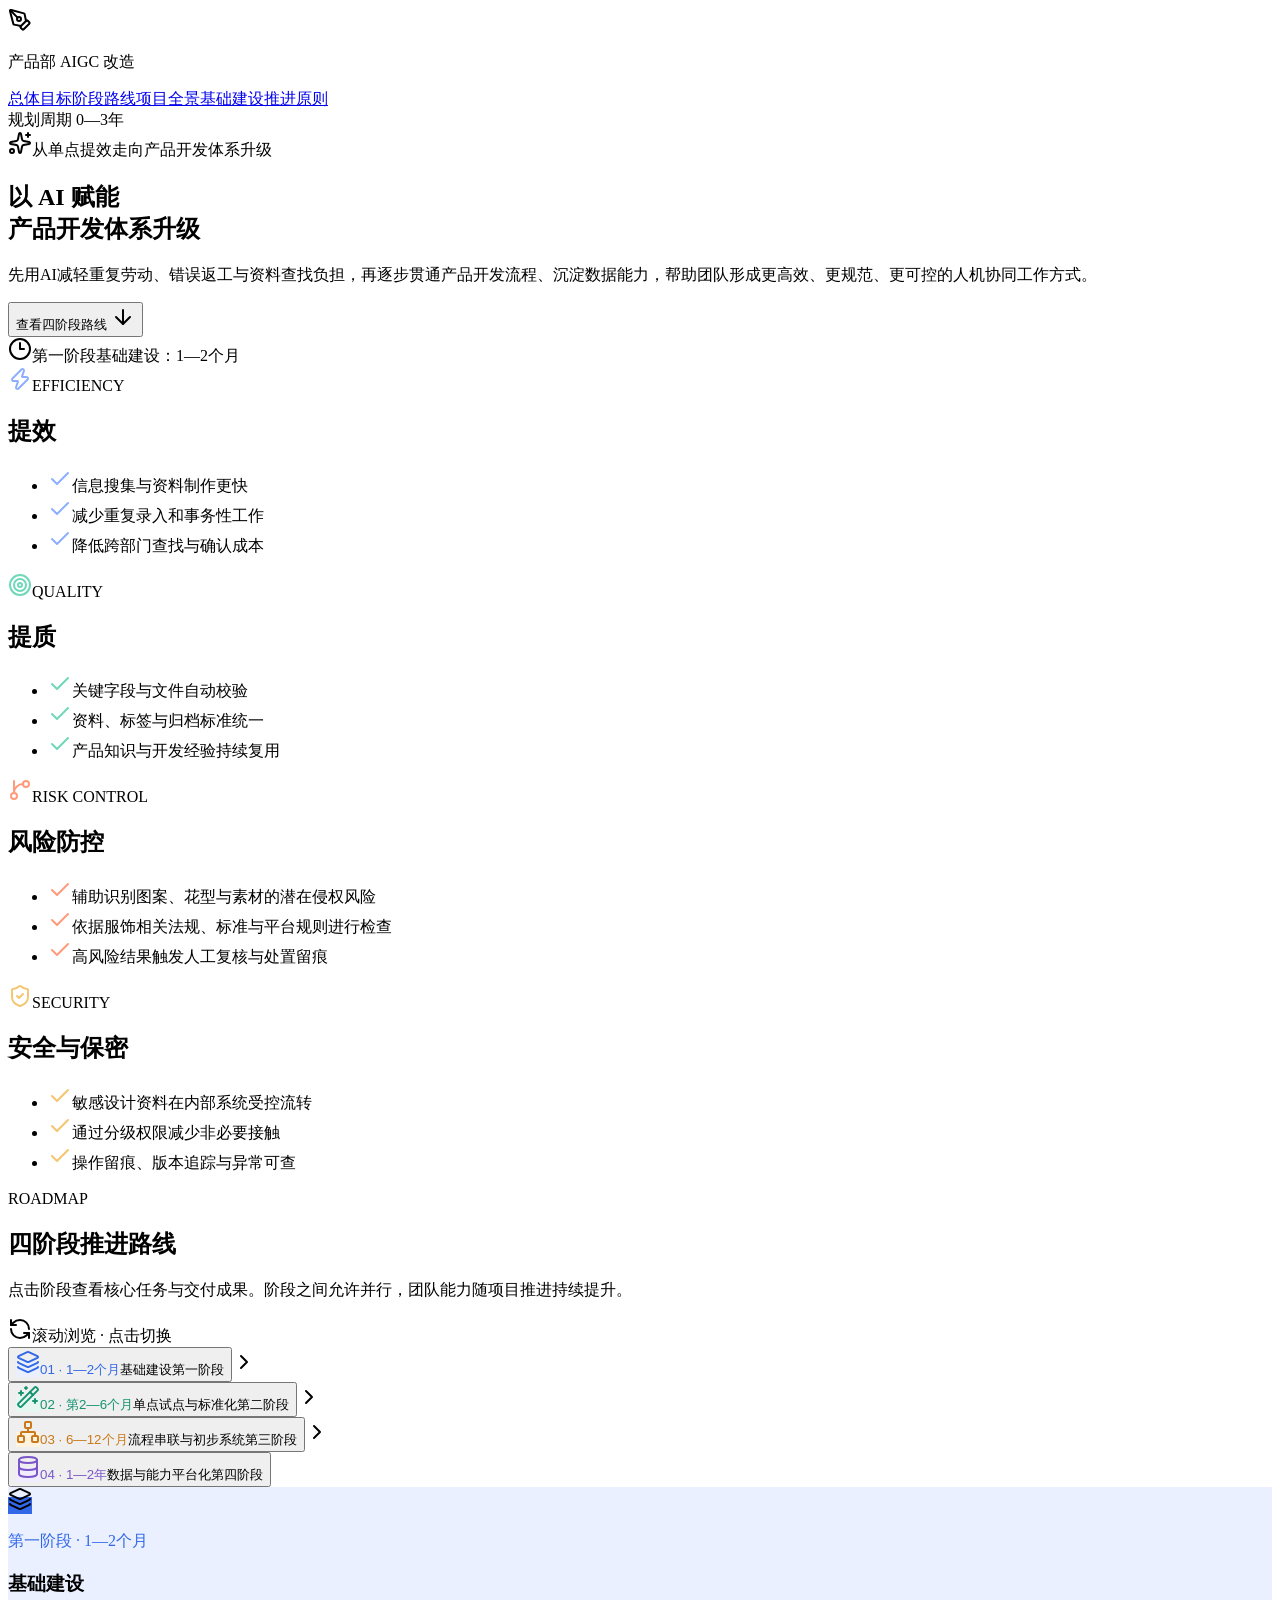
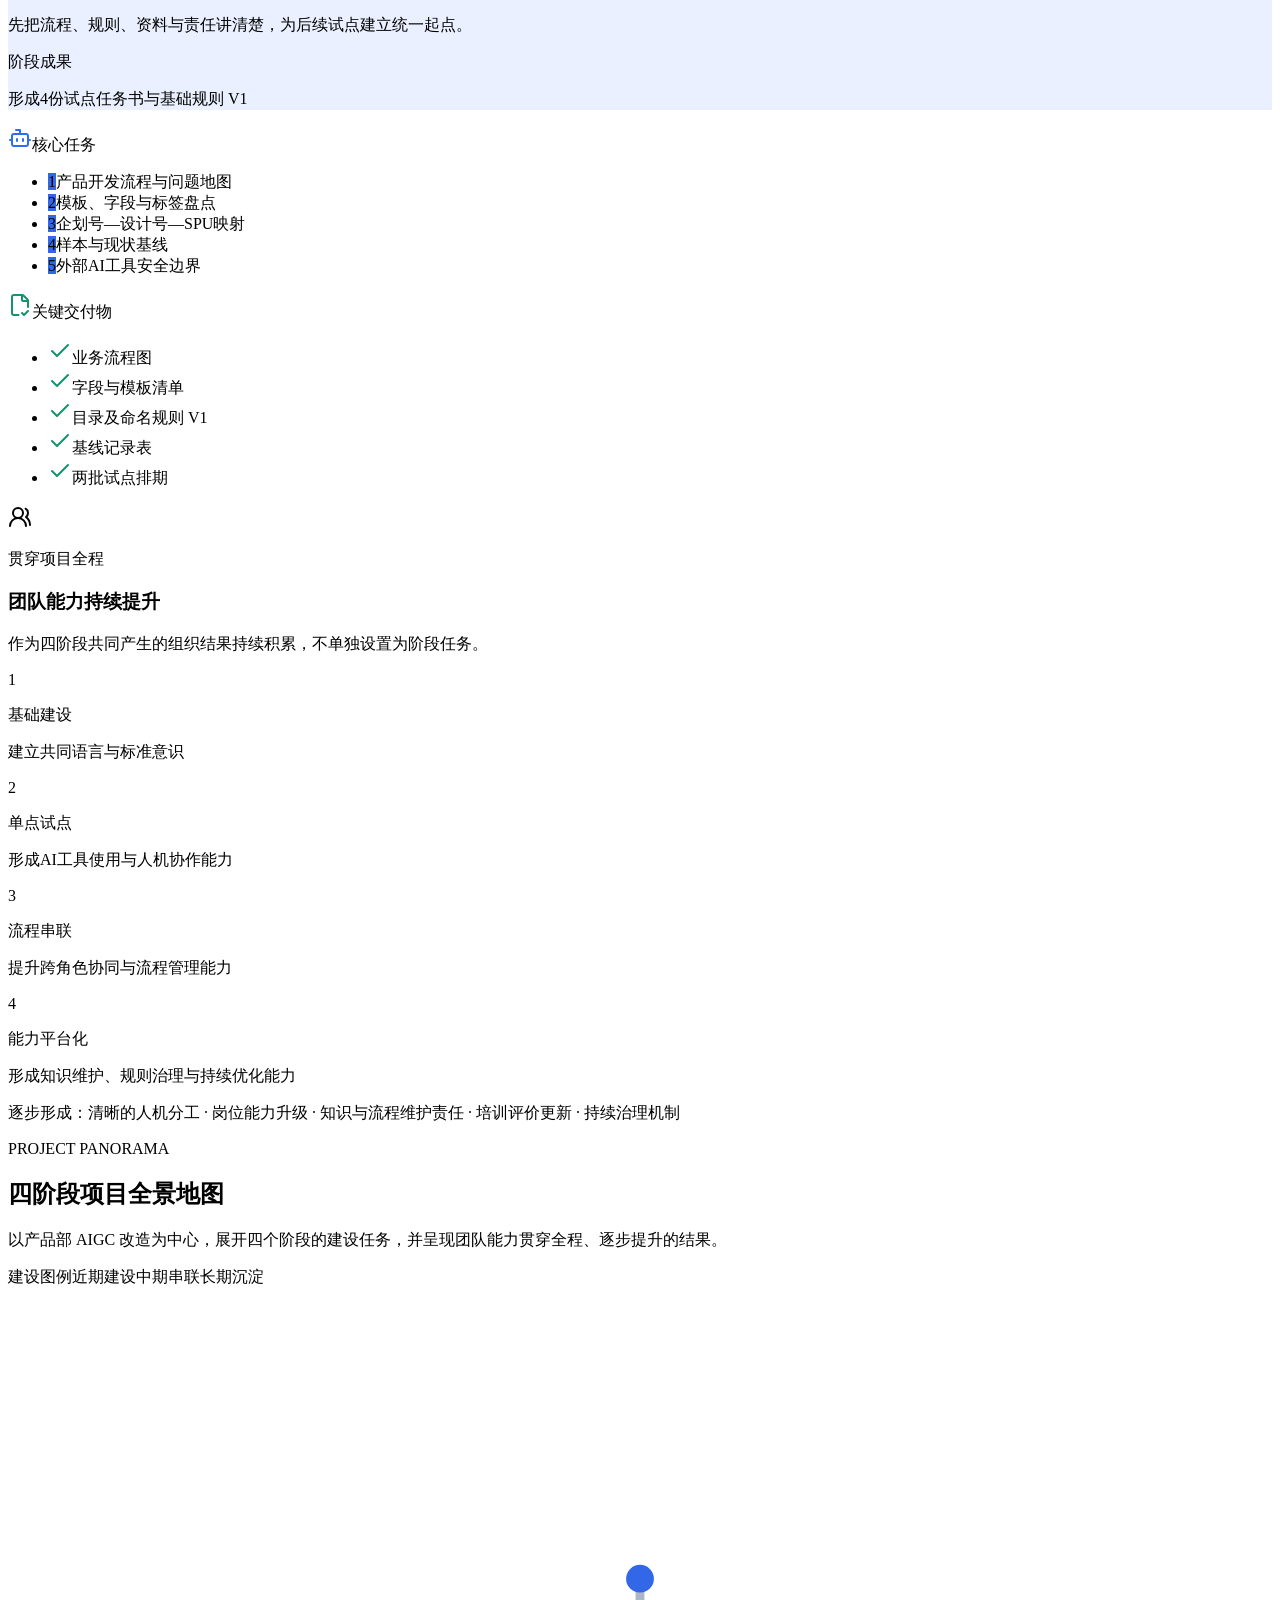
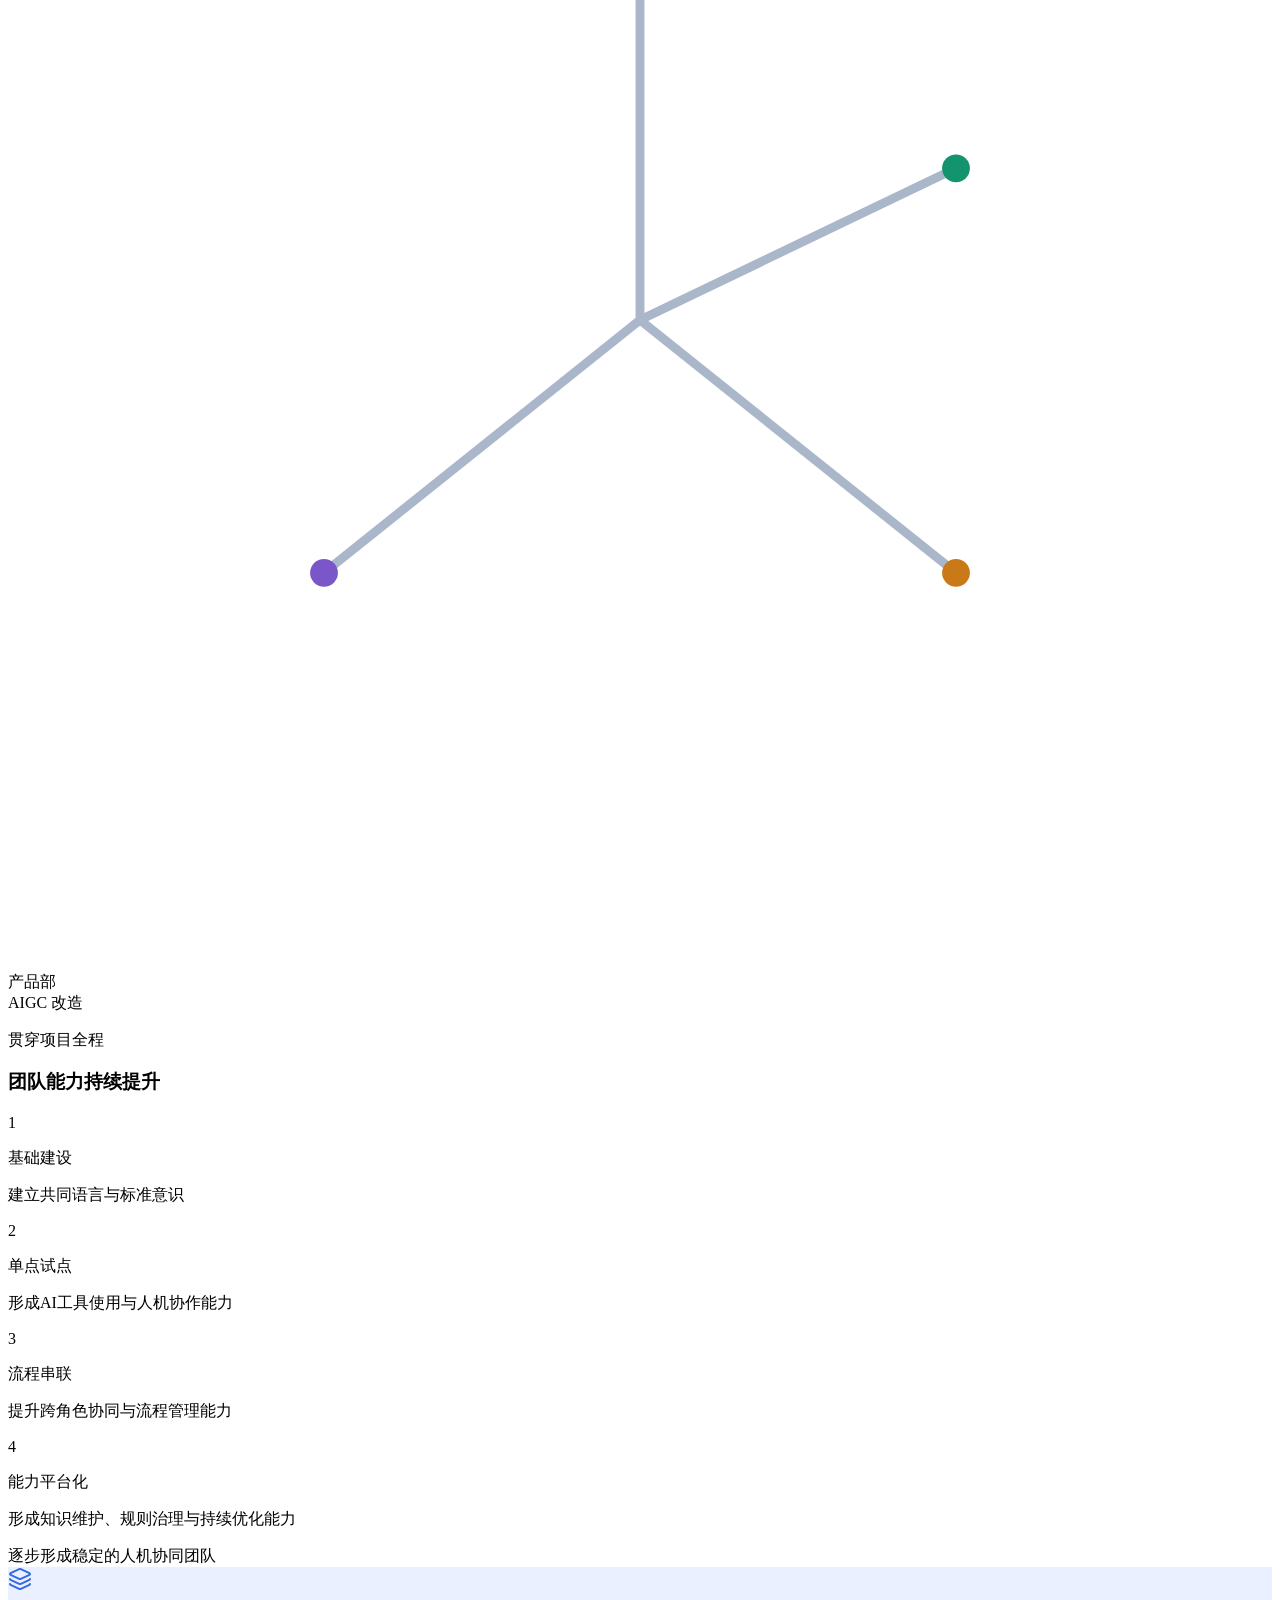
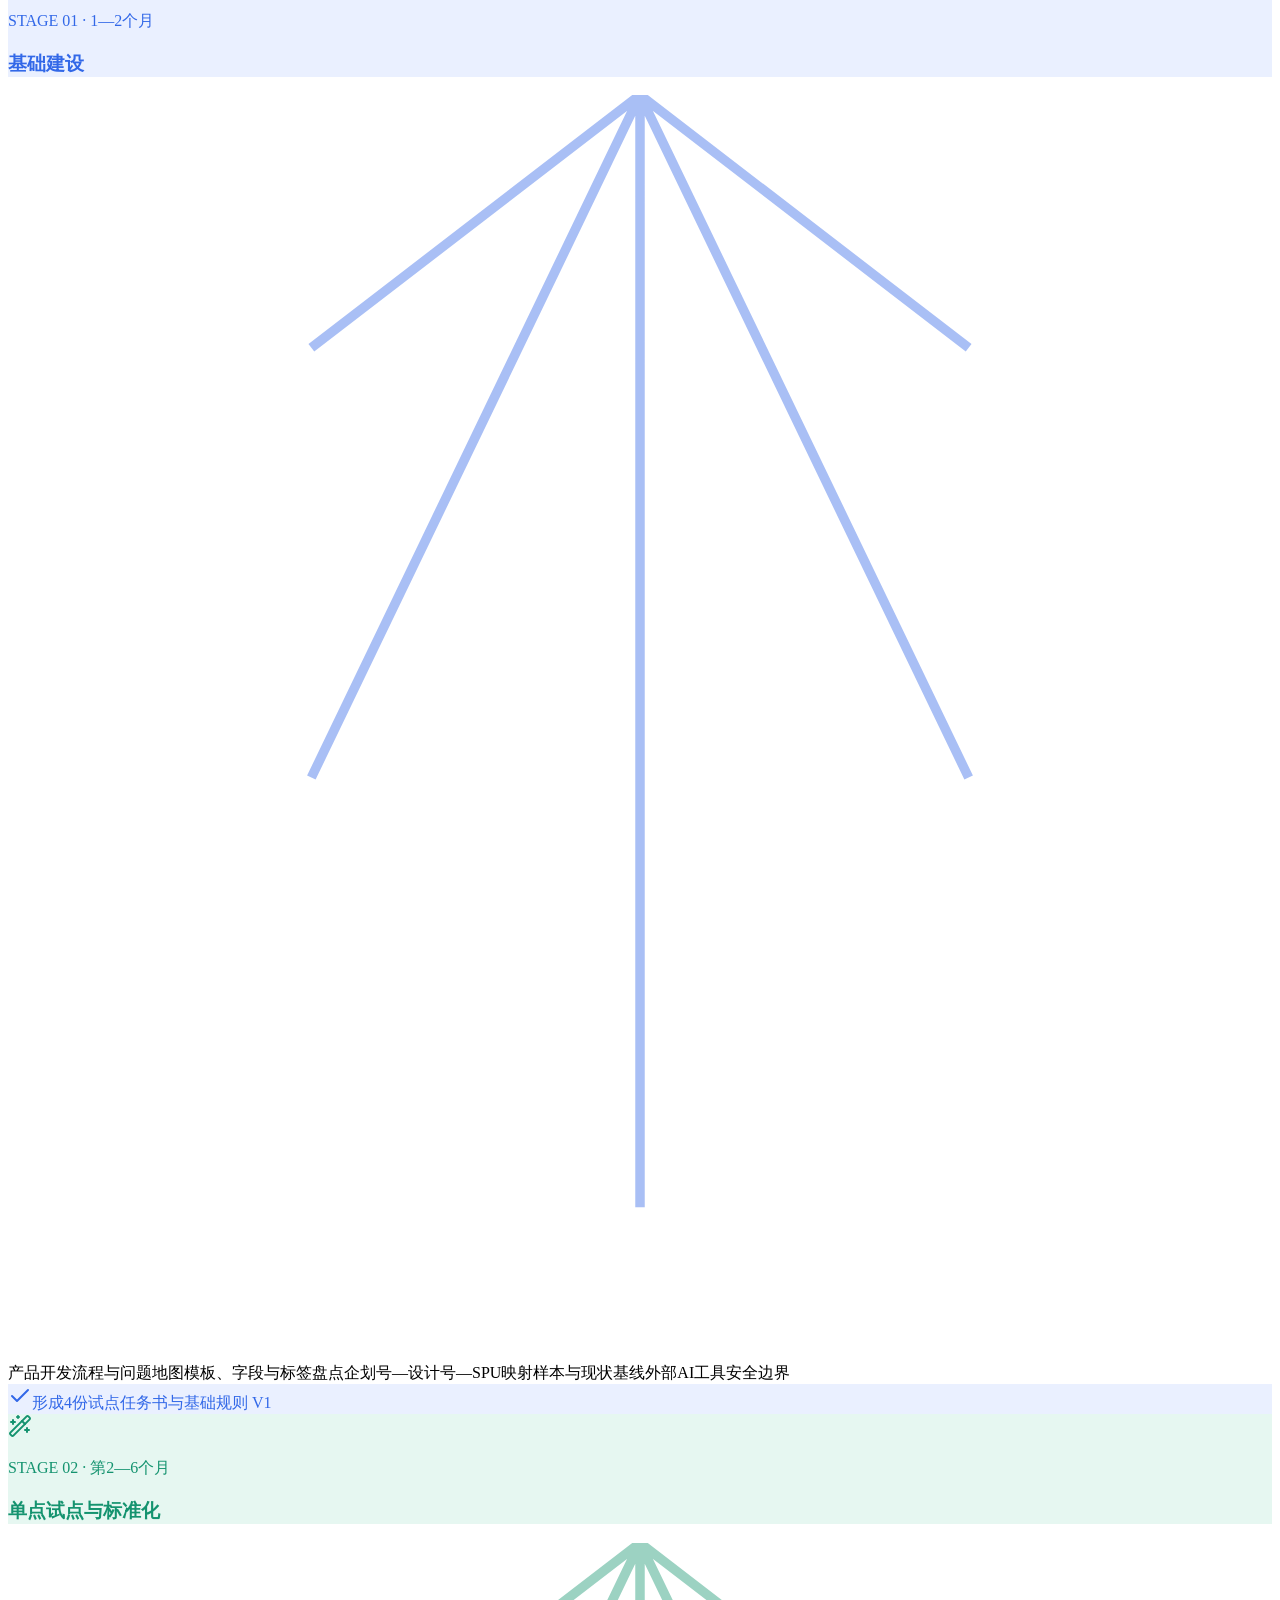
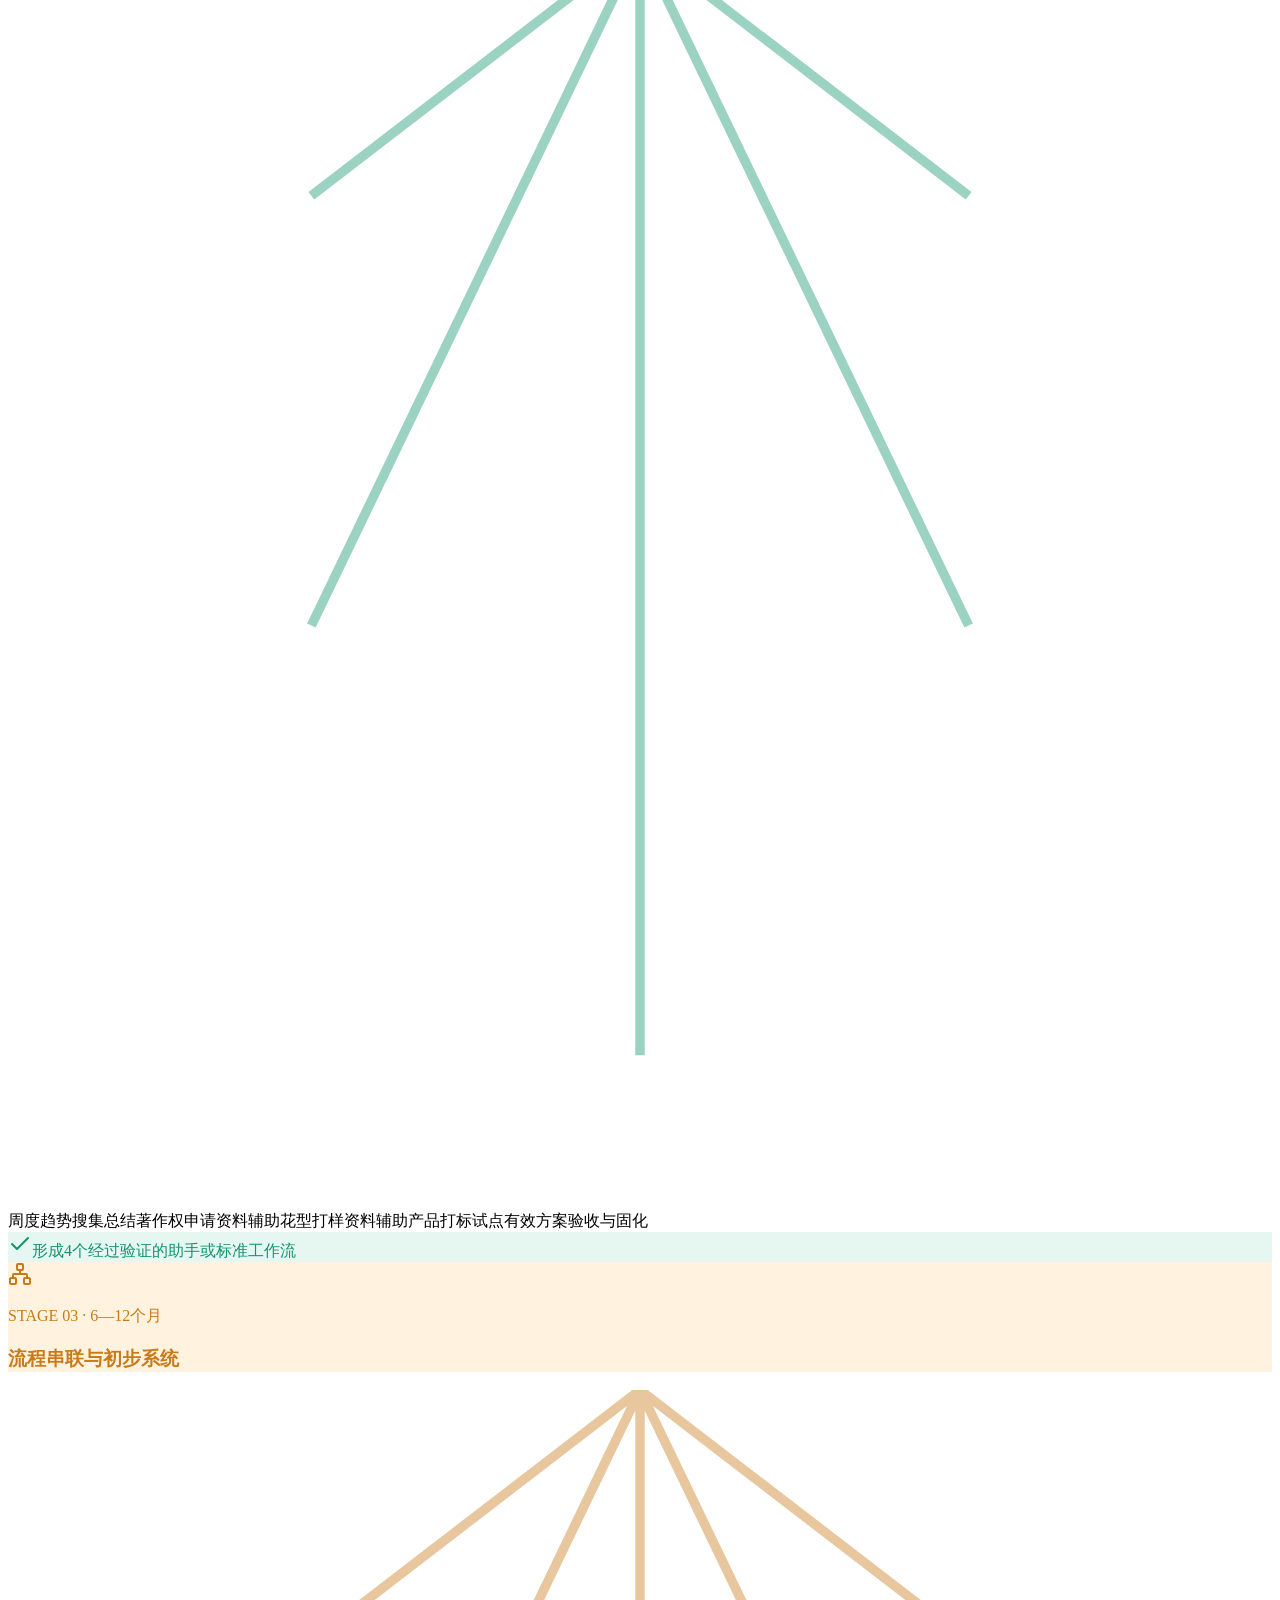
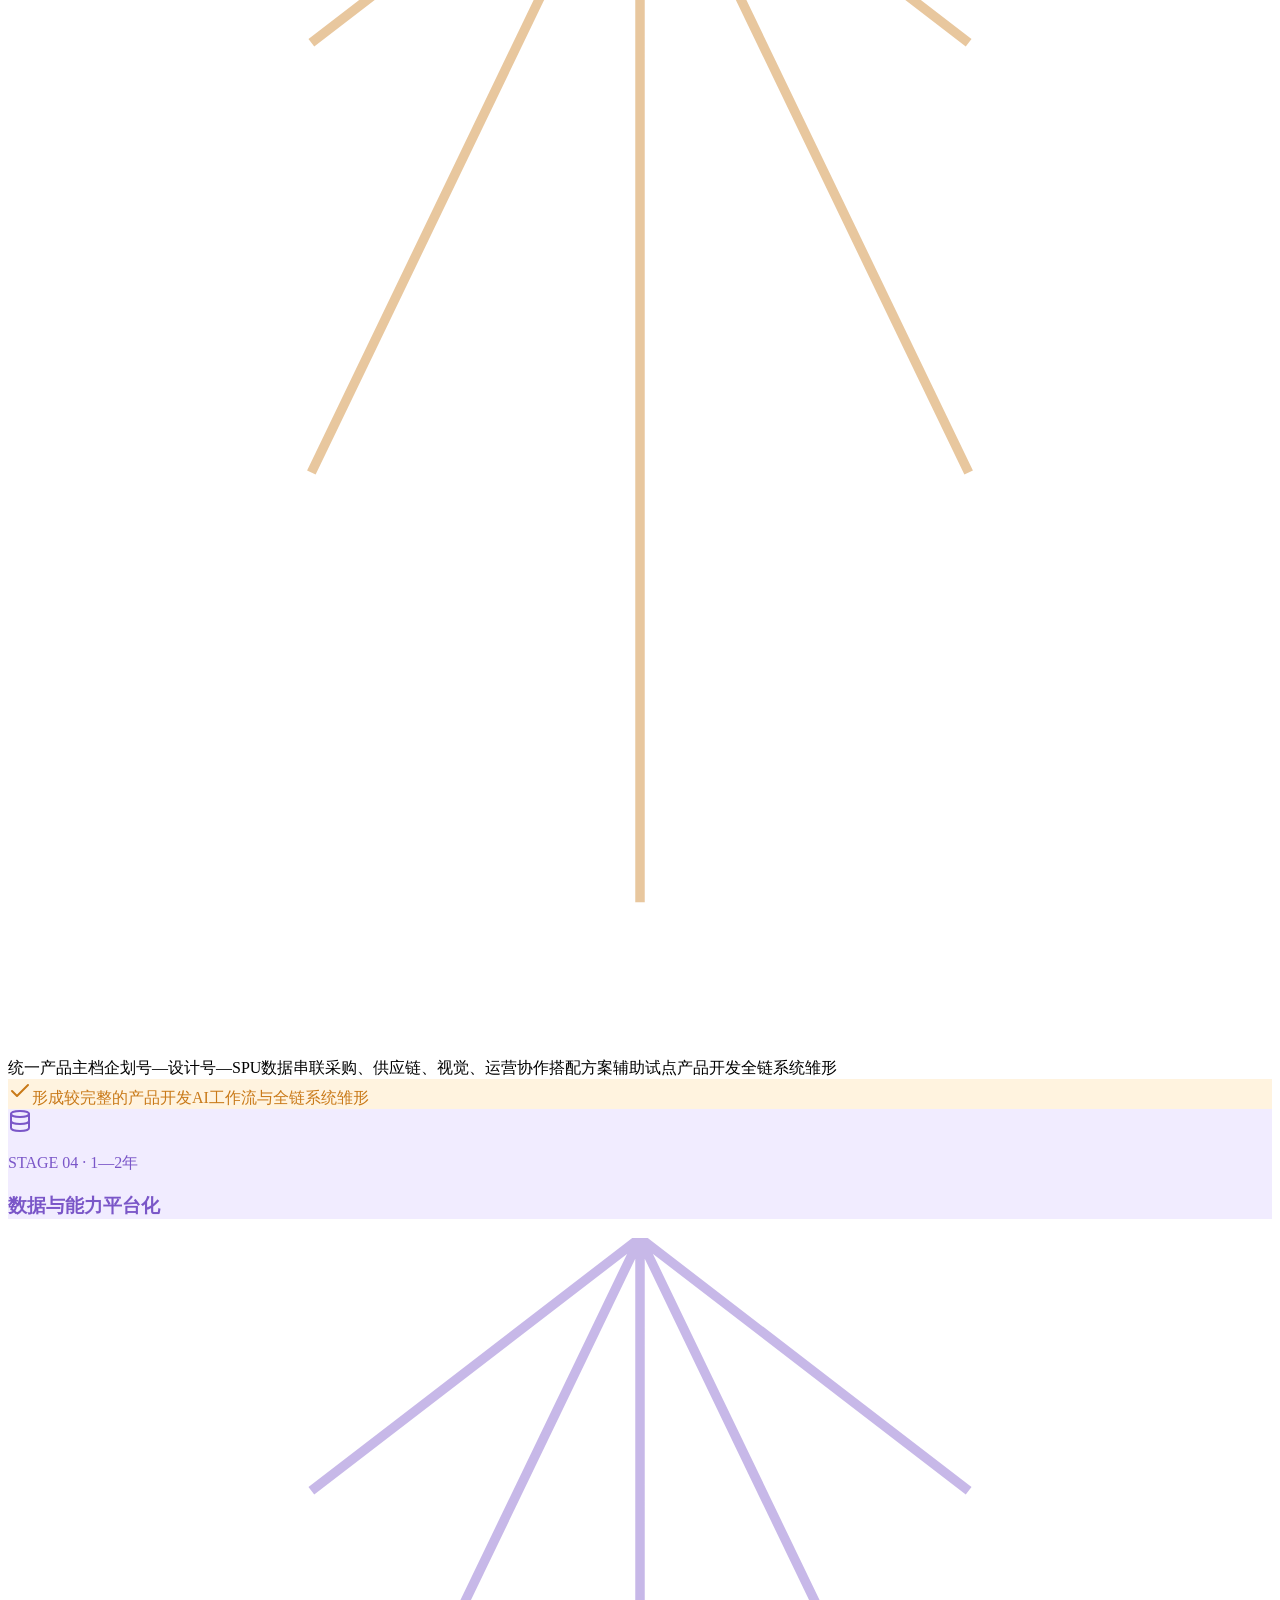
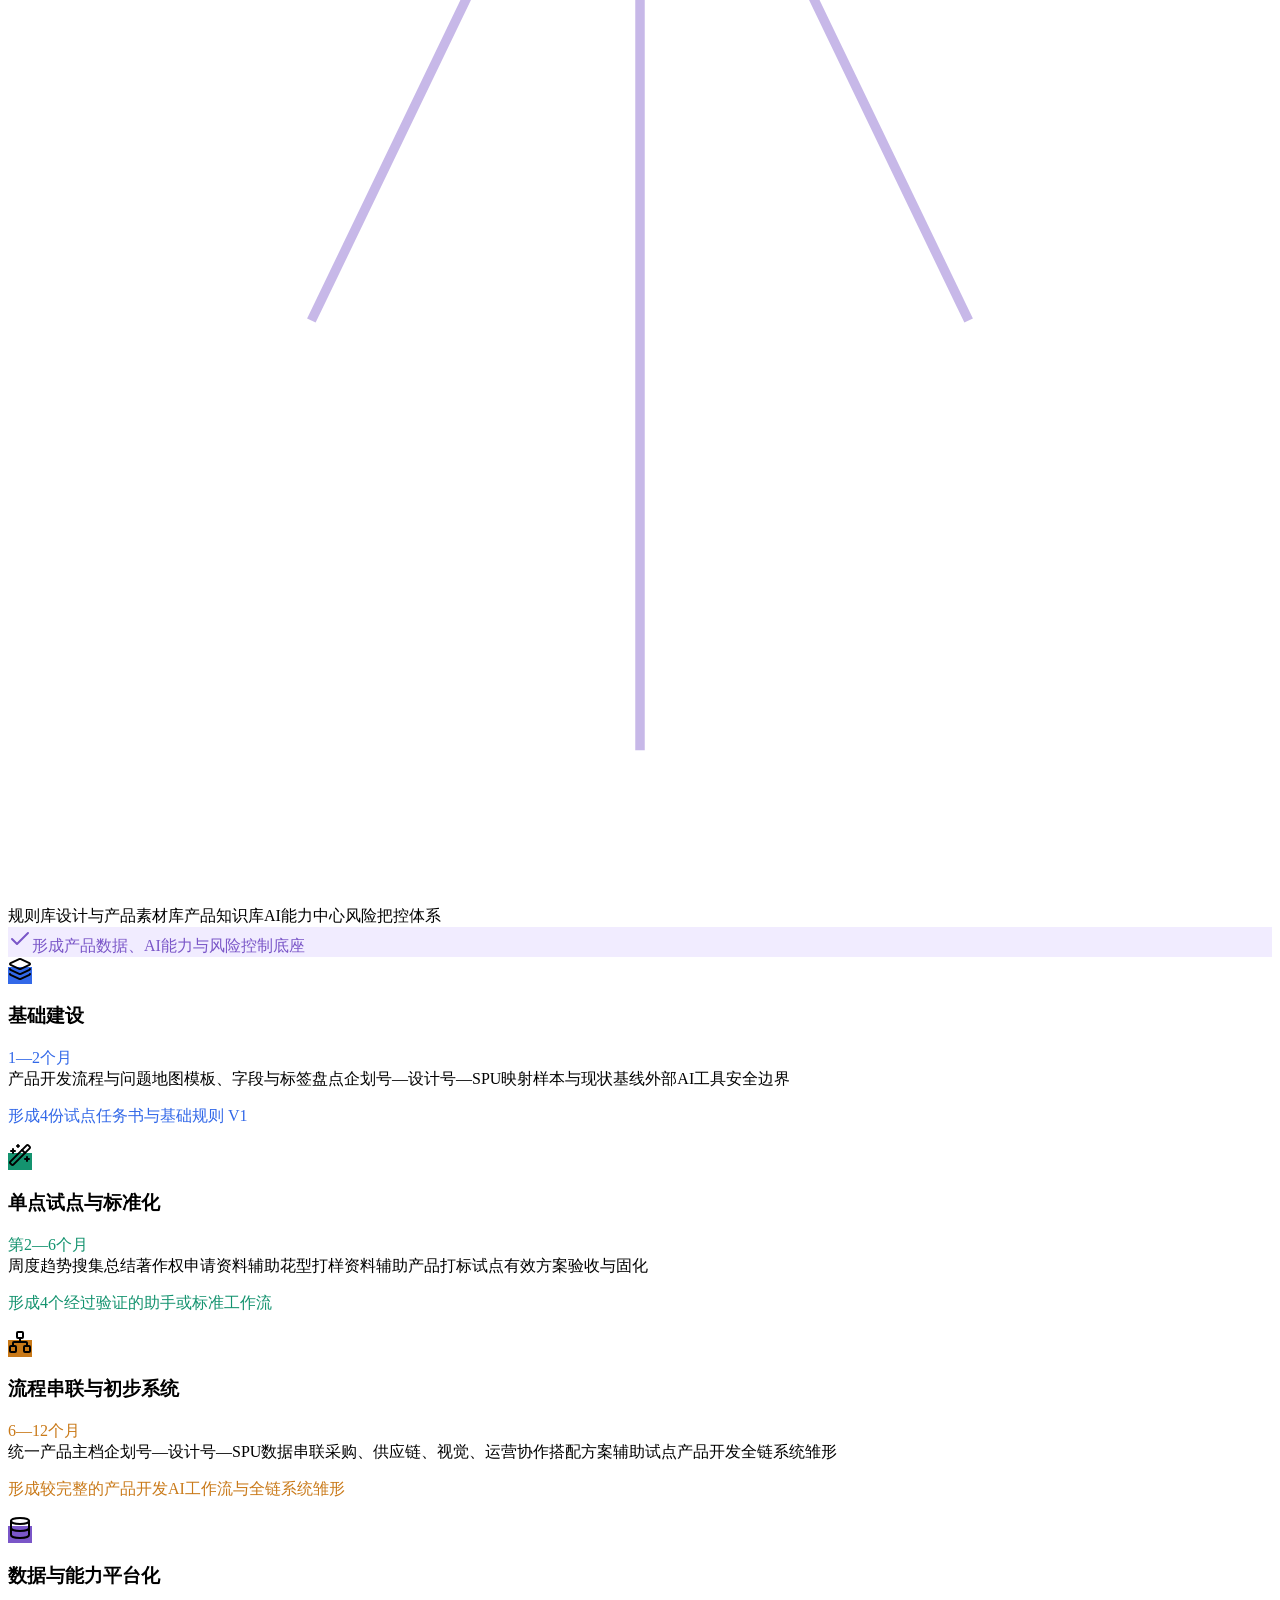
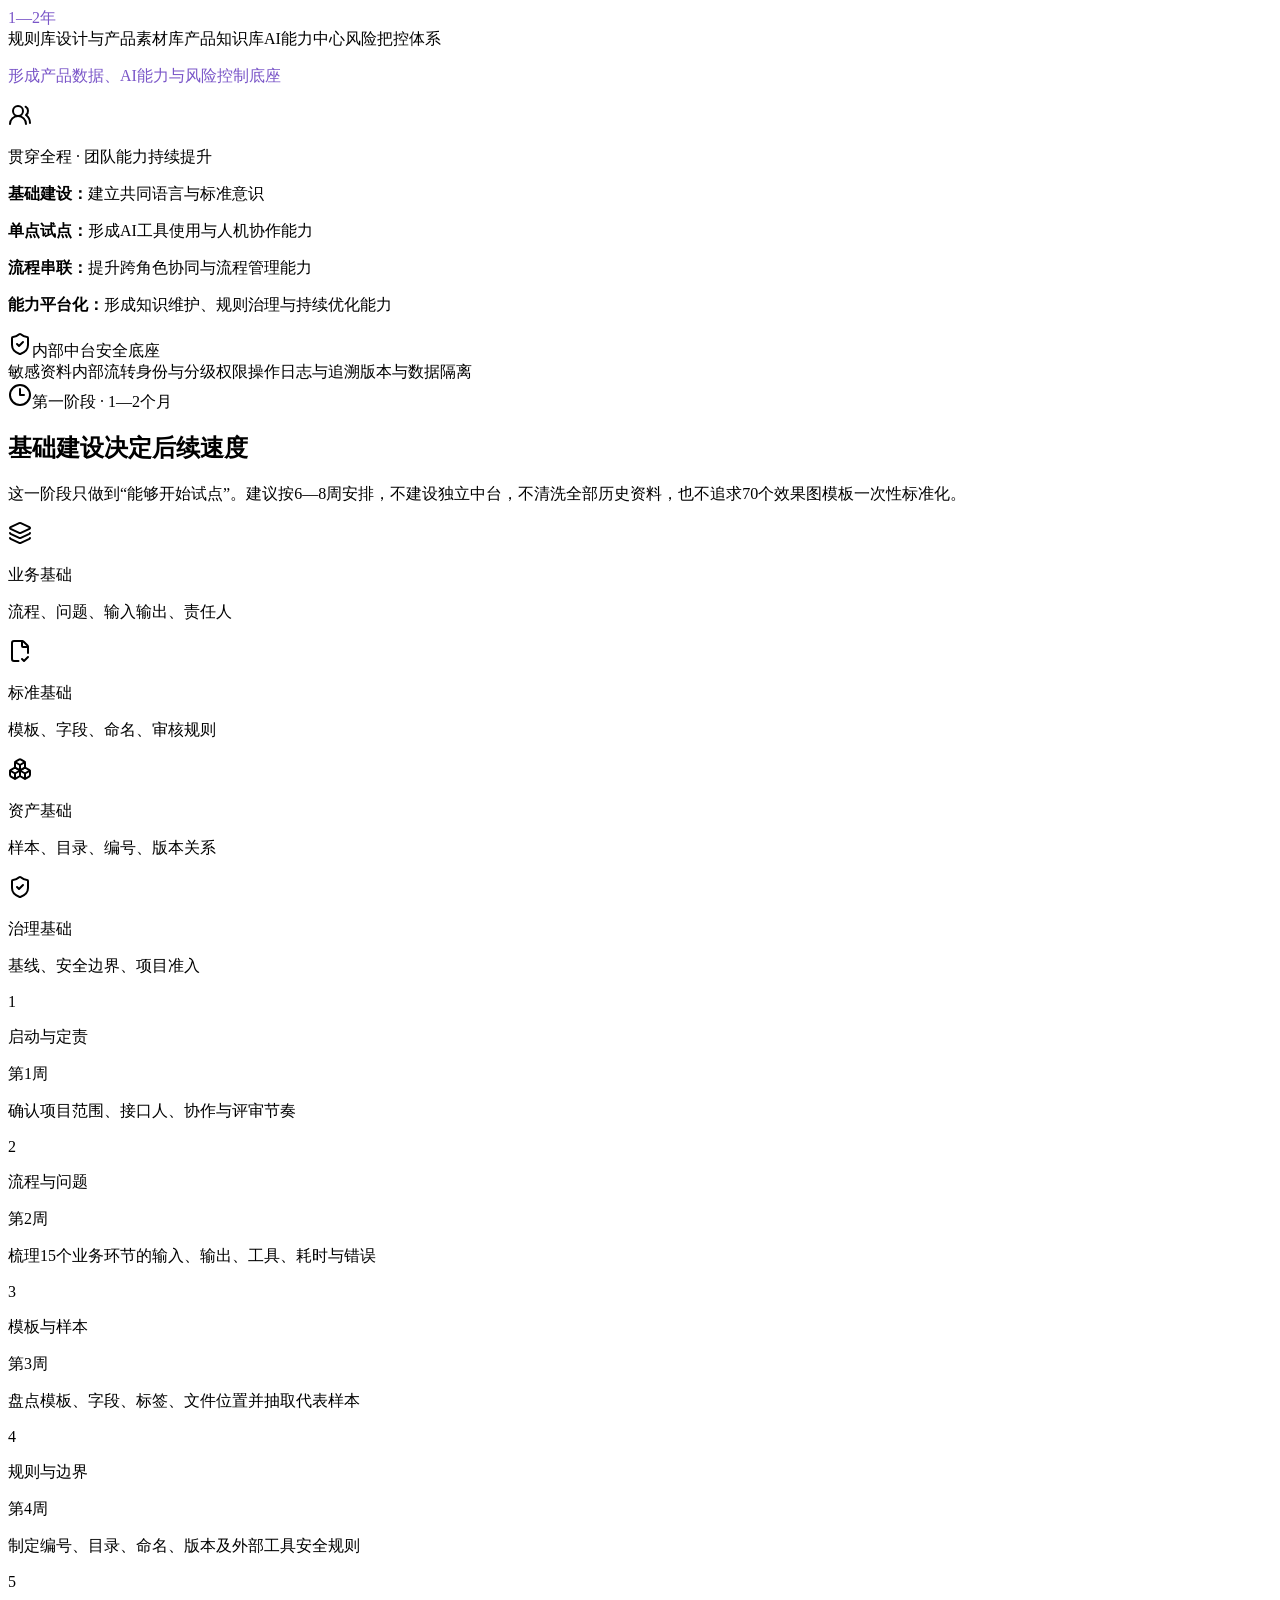
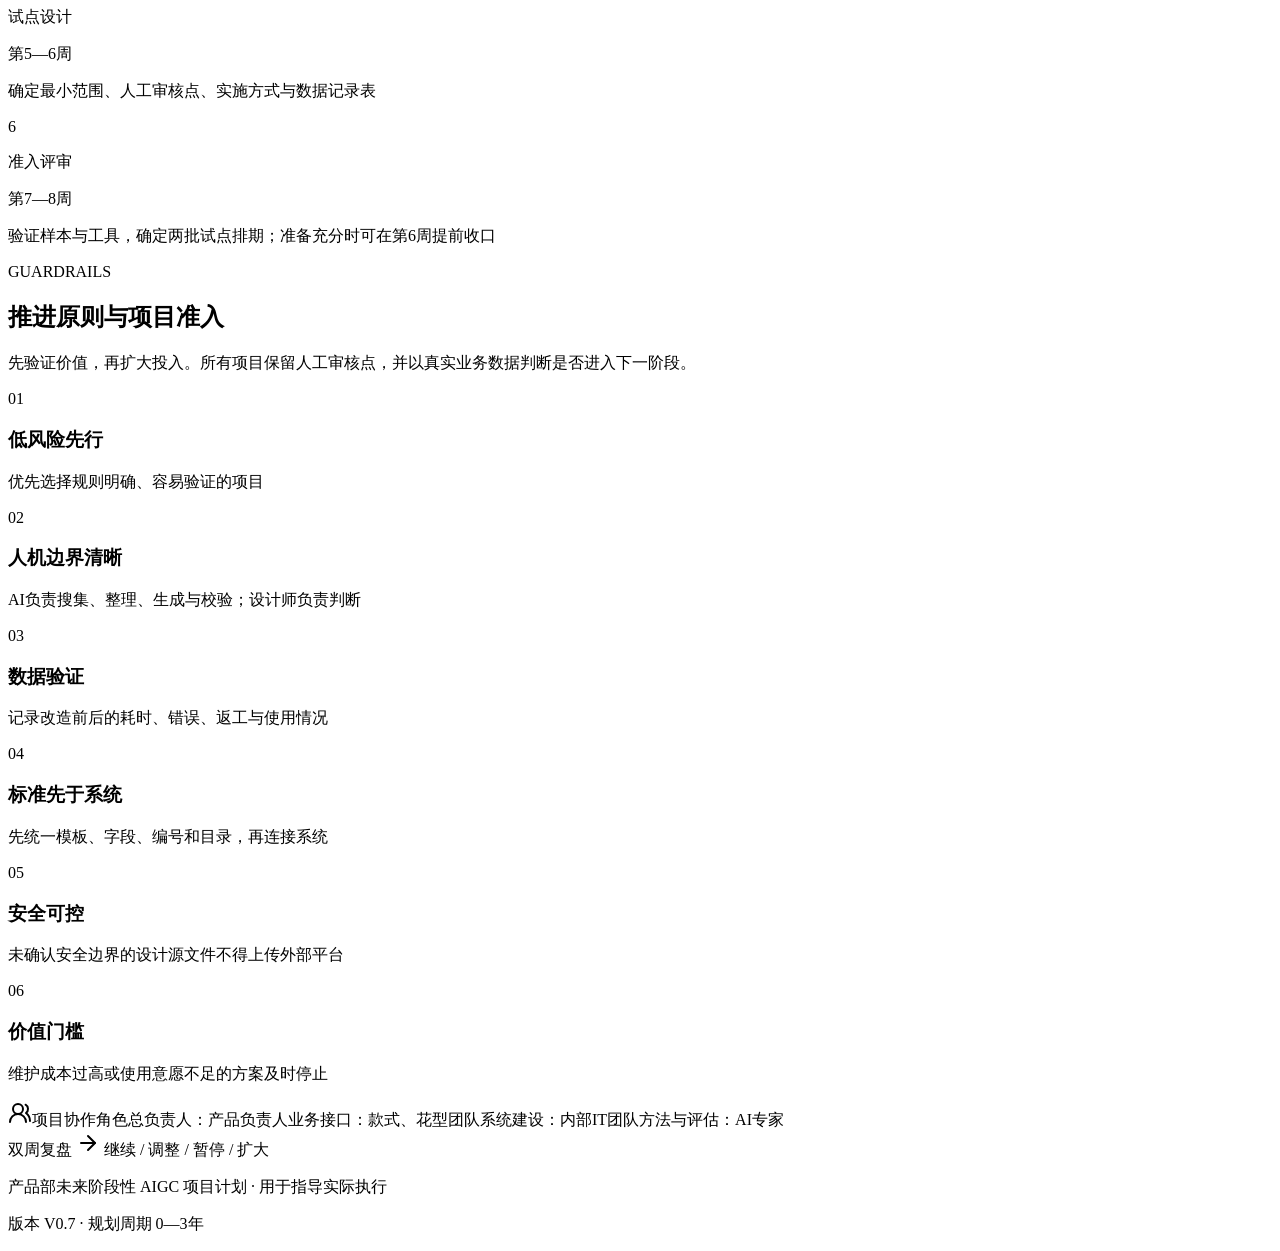
==== commit e55c5e73: "修复 GitHub Pages 子路径资源加载" ====
--- a/index.html
+++ b/index.html
@@ -1,2 +1,2 @@
-<!DOCTYPE html><html lang="zh-CN"><head><meta charSet="utf-8"/><meta name="viewport" content="width=device-width, initial-scale=1"/><link rel="stylesheet" href="/_next/static/css/index.CVPK6qnJ.css" data-rsc-css-href="/_next/static/css/index.CVPK6qnJ.css" data-precedence="vite-rsc/importer-resources"/><link rel="modulepreload" fetchPriority="low" href="/_next/static/chunks/index-CvmOVFoN.js"/><script src="/_next/static/chunks/rolldown-runtime-C60lm6uB.js" type="module" async=""></script><script src="/_next/static/chunks/framework-D_rUT4EX.js" type="module" async=""></script><link rel="modulepreload" href="/_next/static/chunks/layout-segment-context-CsDlJrus.js" crossorigin=""/><link rel="modulepreload" href="/_next/static/chunks/page-C9-Wm3Jl.js" crossorigin=""/><title>产品部 AIGC 阶段性项目计划</title><meta name="description" content="以AI赋能产品开发体系升级的四阶段AIGC项目路线图，推动团队能力随项目持续提升。"/><meta name="robots" content="noindex, nofollow"/><meta property="og:title" content="产品部 AIGC 阶段性项目计划"/><meta property="og:description" content="分四阶段推进基础建设、单点试点、流程串联与能力平台化，团队能力贯穿项目持续提升。"/><meta property="og:type" content="website"/><meta name="twitter:card" content="summary"/><meta name="twitter:title" content="产品部 AIGC 阶段性项目计划"/><meta name="twitter:description" content="分四阶段推进基础建设、单点试点、流程串联与能力平台化，团队能力贯穿项目持续提升。"/><script>Object.assign(((self[Symbol.for("vinext.navigationRuntime")]??={bootstrap:{routeManifest:null},functions:{}}).bootstrap.rsc??={rsc:[]}),{params:{},nav:{"pathname":"/","searchParams":[]}})</script><link rel="modulepreload" href="/_next/static/chunks/index-CvmOVFoN.js" />
-</head><body><main class="min-h-screen overflow-x-hidden bg-[#F5F7FB] text-[#17223A]"><header class="sticky top-0 z-50 border-b border-white/10 bg-[#17243E]/95 text-white backdrop-blur-xl"><div class="mx-auto flex h-16 max-w-[1440px] items-center justify-between px-5 sm:px-8 lg:px-12"><div class="flex items-center gap-3"><span class="grid size-9 place-items-center rounded-xl bg-[#2F6CF4] shadow-[0_8px_24px_rgba(47,108,244,.35)]"><svg xmlns="http://www.w3.org/2000/svg" width="24" height="24" viewBox="0 0 24 24" fill="none" stroke="currentColor" stroke-width="2" stroke-linecap="round" stroke-linejoin="round" class="lucide lucide-pen-tool size-5" aria-hidden="true"><path d="M15.707 21.293a1 1 0 0 1-1.414 0l-1.586-1.586a1 1 0 0 1 0-1.414l5.586-5.586a1 1 0 0 1 1.414 0l1.586 1.586a1 1 0 0 1 0 1.414z"></path><path d="m18 13-1.375-6.874a1 1 0 0 0-.746-.776L3.235 2.028a1 1 0 0 0-1.207 1.207L5.35 15.879a1 1 0 0 0 .776.746L13 18"></path><path d="m2.3 2.3 7.286 7.286"></path><circle cx="11" cy="11" r="2"></circle></svg></span><p class="text-sm font-semibold tracking-wide">产品部 AIGC 改造</p></div><nav class="hidden items-center gap-7 text-sm text-slate-300 md:flex" aria-label="页面导航"><a class="transition hover:text-white" href="#goal">总体目标</a><a class="transition hover:text-white" href="#roadmap">阶段路线</a><a class="transition hover:text-white" href="#panorama">项目全景</a><a class="transition hover:text-white" href="#foundation">基础建设</a><a class="transition hover:text-white" href="#governance">推进原则</a></nav><span class="rounded-full border border-white/15 bg-white/5 px-3 py-1.5 text-xs text-slate-300">规划周期 0—3年</span></div></header><section id="goal" class="relative isolate overflow-hidden bg-[#17243E] text-white"><div class="pointer-events-none absolute inset-0 opacity-50 [background-image:radial-gradient(circle_at_12%_20%,rgba(47,108,244,.42),transparent_27%),radial-gradient(circle_at_88%_78%,rgba(31,176,132,.24),transparent_26%)]"></div><div class="pointer-events-none absolute inset-0 opacity-[.08] [background-image:linear-gradient(rgba(255,255,255,.5)_1px,transparent_1px),linear-gradient(90deg,rgba(255,255,255,.5)_1px,transparent_1px)] [background-size:40px_40px]"></div><div class="relative mx-auto grid max-w-[1440px] gap-10 px-5 py-16 sm:px-8 lg:grid-cols-[1.15fr_.85fr] lg:px-12 lg:py-24"><div class="max-w-3xl"><div class="mb-6 inline-flex items-center gap-2 rounded-full border border-[#7EA5FF]/25 bg-[#2F6CF4]/15 px-3 py-1.5 text-xs font-medium text-[#BFD1FF]"><svg xmlns="http://www.w3.org/2000/svg" width="24" height="24" viewBox="0 0 24 24" fill="none" stroke="currentColor" stroke-width="2" stroke-linecap="round" stroke-linejoin="round" class="lucide lucide-sparkles size-3.5" aria-hidden="true"><path d="M11.017 2.814a1 1 0 0 1 1.966 0l1.051 5.558a2 2 0 0 0 1.594 1.594l5.558 1.051a1 1 0 0 1 0 1.966l-5.558 1.051a2 2 0 0 0-1.594 1.594l-1.051 5.558a1 1 0 0 1-1.966 0l-1.051-5.558a2 2 0 0 0-1.594-1.594l-5.558-1.051a1 1 0 0 1 0-1.966l5.558-1.051a2 2 0 0 0 1.594-1.594z"></path><path d="M20 2v4"></path><path d="M22 4h-4"></path><circle cx="4" cy="20" r="2"></circle></svg>从单点提效走向产品开发体系升级</div><h1 class="text-balance text-4xl font-bold leading-[1.15] tracking-[-0.035em] sm:text-5xl lg:text-[62px]">以 AI 赋能<br/>产品开发体系升级</h1><p class="mt-6 max-w-2xl text-base leading-8 text-slate-300 sm:text-lg">先用AI减轻重复劳动、错误返工与资料查找负担，再逐步贯通产品开发流程、沉淀数据能力，帮助团队形成更高效、更规范、更可控的人机协同工作方式。</p><div class="mt-9 flex flex-wrap items-center gap-3"><button type="button" tabindex="0" data-slot="button" class="group/button inline-flex shrink-0 items-center justify-center border border-transparent bg-clip-padding text-sm font-medium whitespace-nowrap transition-all outline-none select-none focus-visible:border-ring focus-visible:ring-3 focus-visible:ring-ring/50 active:not-aria-[haspopup]:translate-y-px disabled:pointer-events-none disabled:opacity-50 aria-invalid:border-destructive aria-invalid:ring-3 aria-invalid:ring-destructive/20 dark:aria-invalid:border-destructive/50 dark:aria-invalid:ring-destructive/40 [&amp;_svg]:pointer-events-none [&amp;_svg]:shrink-0 [&amp;_svg:not([class*=&#x27;size-&#x27;])]:size-4 gap-1.5 has-data-[icon=inline-end]:pr-2 has-data-[icon=inline-start]:pl-2 h-11 rounded-xl bg-[#2F6CF4] px-5 text-white hover:bg-[#245ED1]">查看四阶段路线 <svg xmlns="http://www.w3.org/2000/svg" width="24" height="24" viewBox="0 0 24 24" fill="none" stroke="currentColor" stroke-width="2" stroke-linecap="round" stroke-linejoin="round" class="lucide lucide-arrow-down ml-1 size-4" aria-hidden="true"><path d="M12 5v14"></path><path d="m19 12-7 7-7-7"></path></svg></button><div class="flex items-center gap-2 text-sm text-slate-400"><svg xmlns="http://www.w3.org/2000/svg" width="24" height="24" viewBox="0 0 24 24" fill="none" stroke="currentColor" stroke-width="2" stroke-linecap="round" stroke-linejoin="round" class="lucide lucide-clock3 lucide-clock-3 size-4" aria-hidden="true"><circle cx="12" cy="12" r="10"></circle><path d="M12 6v6h4"></path></svg>第一阶段基础建设：1—2个月</div></div></div><div class="grid gap-3 self-end"><article class="rounded-2xl border border-white/10 bg-white/[.07] p-6 backdrop-blur-md"><div class="mb-5 flex items-center justify-between"><span class="grid size-10 place-items-center rounded-xl bg-white/10" style="color:#8DAFFF"><svg xmlns="http://www.w3.org/2000/svg" width="24" height="24" viewBox="0 0 24 24" fill="none" stroke="currentColor" stroke-width="2" stroke-linecap="round" stroke-linejoin="round" class="lucide lucide-zap size-5" aria-hidden="true"><path d="M15.914 4a1.5 1.5 0 00-2.474-1.561l-9 9A1.5 1.5 0 005.5 14h4.002a.5.5 0 01.471.666L8.086 20a1.5 1.5 0 002.475 1.56l9-9A1.5 1.5 0 0018.5 10h-3.997a.5.5 0 01-.472-.667z"></path></svg></span><span class="text-xs font-semibold tracking-[.2em] text-slate-500">EFFICIENCY</span></div><h2 class="text-xl font-semibold">提效</h2><ul class="mt-4 space-y-2.5 text-sm text-slate-300"><li class="flex gap-2"><svg xmlns="http://www.w3.org/2000/svg" width="24" height="24" viewBox="0 0 24 24" fill="none" stroke="currentColor" stroke-width="2" stroke-linecap="round" stroke-linejoin="round" class="lucide lucide-check mt-0.5 size-4 shrink-0" aria-hidden="true" style="color:#8DAFFF"><path d="M20 6 9 17l-5-5"></path></svg>信息搜集与资料制作更快</li><li class="flex gap-2"><svg xmlns="http://www.w3.org/2000/svg" width="24" height="24" viewBox="0 0 24 24" fill="none" stroke="currentColor" stroke-width="2" stroke-linecap="round" stroke-linejoin="round" class="lucide lucide-check mt-0.5 size-4 shrink-0" aria-hidden="true" style="color:#8DAFFF"><path d="M20 6 9 17l-5-5"></path></svg>减少重复录入和事务性工作</li><li class="flex gap-2"><svg xmlns="http://www.w3.org/2000/svg" width="24" height="24" viewBox="0 0 24 24" fill="none" stroke="currentColor" stroke-width="2" stroke-linecap="round" stroke-linejoin="round" class="lucide lucide-check mt-0.5 size-4 shrink-0" aria-hidden="true" style="color:#8DAFFF"><path d="M20 6 9 17l-5-5"></path></svg>降低跨部门查找与确认成本</li></ul></article><article class="rounded-2xl border border-white/10 bg-white/[.07] p-6 backdrop-blur-md"><div class="mb-5 flex items-center justify-between"><span class="grid size-10 place-items-center rounded-xl bg-white/10" style="color:#70D8B9"><svg xmlns="http://www.w3.org/2000/svg" width="24" height="24" viewBox="0 0 24 24" fill="none" stroke="currentColor" stroke-width="2" stroke-linecap="round" stroke-linejoin="round" class="lucide lucide-target size-5" aria-hidden="true"><circle cx="12" cy="12" r="10"></circle><circle cx="12" cy="12" r="6"></circle><circle cx="12" cy="12" r="2"></circle></svg></span><span class="text-xs font-semibold tracking-[.2em] text-slate-500">QUALITY</span></div><h2 class="text-xl font-semibold">提质</h2><ul class="mt-4 space-y-2.5 text-sm text-slate-300"><li class="flex gap-2"><svg xmlns="http://www.w3.org/2000/svg" width="24" height="24" viewBox="0 0 24 24" fill="none" stroke="currentColor" stroke-width="2" stroke-linecap="round" stroke-linejoin="round" class="lucide lucide-check mt-0.5 size-4 shrink-0" aria-hidden="true" style="color:#70D8B9"><path d="M20 6 9 17l-5-5"></path></svg>关键字段与文件自动校验</li><li class="flex gap-2"><svg xmlns="http://www.w3.org/2000/svg" width="24" height="24" viewBox="0 0 24 24" fill="none" stroke="currentColor" stroke-width="2" stroke-linecap="round" stroke-linejoin="round" class="lucide lucide-check mt-0.5 size-4 shrink-0" aria-hidden="true" style="color:#70D8B9"><path d="M20 6 9 17l-5-5"></path></svg>资料、标签与归档标准统一</li><li class="flex gap-2"><svg xmlns="http://www.w3.org/2000/svg" width="24" height="24" viewBox="0 0 24 24" fill="none" stroke="currentColor" stroke-width="2" stroke-linecap="round" stroke-linejoin="round" class="lucide lucide-check mt-0.5 size-4 shrink-0" aria-hidden="true" style="color:#70D8B9"><path d="M20 6 9 17l-5-5"></path></svg>产品知识与开发经验持续复用</li></ul></article><article class="rounded-2xl border border-white/10 bg-white/[.07] p-6 backdrop-blur-md"><div class="mb-5 flex items-center justify-between"><span class="grid size-10 place-items-center rounded-xl bg-white/10" style="color:#FF9B7B"><svg xmlns="http://www.w3.org/2000/svg" width="24" height="24" viewBox="0 0 24 24" fill="none" stroke="currentColor" stroke-width="2" stroke-linecap="round" stroke-linejoin="round" class="lucide lucide-git-branch size-5" aria-hidden="true"><path d="M15 6a9 9 0 0 0-9 9V3"></path><circle cx="18" cy="6" r="3"></circle><circle cx="6" cy="18" r="3"></circle></svg></span><span class="text-xs font-semibold tracking-[.2em] text-slate-500">RISK CONTROL</span></div><h2 class="text-xl font-semibold">风险防控</h2><ul class="mt-4 space-y-2.5 text-sm text-slate-300"><li class="flex gap-2"><svg xmlns="http://www.w3.org/2000/svg" width="24" height="24" viewBox="0 0 24 24" fill="none" stroke="currentColor" stroke-width="2" stroke-linecap="round" stroke-linejoin="round" class="lucide lucide-check mt-0.5 size-4 shrink-0" aria-hidden="true" style="color:#FF9B7B"><path d="M20 6 9 17l-5-5"></path></svg>辅助识别图案、花型与素材的潜在侵权风险</li><li class="flex gap-2"><svg xmlns="http://www.w3.org/2000/svg" width="24" height="24" viewBox="0 0 24 24" fill="none" stroke="currentColor" stroke-width="2" stroke-linecap="round" stroke-linejoin="round" class="lucide lucide-check mt-0.5 size-4 shrink-0" aria-hidden="true" style="color:#FF9B7B"><path d="M20 6 9 17l-5-5"></path></svg>依据服饰相关法规、标准与平台规则进行检查</li><li class="flex gap-2"><svg xmlns="http://www.w3.org/2000/svg" width="24" height="24" viewBox="0 0 24 24" fill="none" stroke="currentColor" stroke-width="2" stroke-linecap="round" stroke-linejoin="round" class="lucide lucide-check mt-0.5 size-4 shrink-0" aria-hidden="true" style="color:#FF9B7B"><path d="M20 6 9 17l-5-5"></path></svg>高风险结果触发人工复核与处置留痕</li></ul></article><article class="rounded-2xl border border-white/10 bg-white/[.07] p-6 backdrop-blur-md"><div class="mb-5 flex items-center justify-between"><span class="grid size-10 place-items-center rounded-xl bg-white/10" style="color:#F3C66F"><svg xmlns="http://www.w3.org/2000/svg" width="24" height="24" viewBox="0 0 24 24" fill="none" stroke="currentColor" stroke-width="2" stroke-linecap="round" stroke-linejoin="round" class="lucide lucide-shield-check size-5" aria-hidden="true"><path d="M20 13c0 5-3.5 7.5-7.66 8.95a1 1 0 0 1-.67-.01C7.5 20.5 4 18 4 13V6a1 1 0 0 1 1-1c2 0 4.5-1.2 6.24-2.72a1.17 1.17 0 0 1 1.52 0C14.51 3.81 17 5 19 5a1 1 0 0 1 1 1z"></path><path d="m9 12 2 2 4-4"></path></svg></span><span class="text-xs font-semibold tracking-[.2em] text-slate-500">SECURITY</span></div><h2 class="text-xl font-semibold">安全与保密</h2><ul class="mt-4 space-y-2.5 text-sm text-slate-300"><li class="flex gap-2"><svg xmlns="http://www.w3.org/2000/svg" width="24" height="24" viewBox="0 0 24 24" fill="none" stroke="currentColor" stroke-width="2" stroke-linecap="round" stroke-linejoin="round" class="lucide lucide-check mt-0.5 size-4 shrink-0" aria-hidden="true" style="color:#F3C66F"><path d="M20 6 9 17l-5-5"></path></svg>敏感设计资料在内部系统受控流转</li><li class="flex gap-2"><svg xmlns="http://www.w3.org/2000/svg" width="24" height="24" viewBox="0 0 24 24" fill="none" stroke="currentColor" stroke-width="2" stroke-linecap="round" stroke-linejoin="round" class="lucide lucide-check mt-0.5 size-4 shrink-0" aria-hidden="true" style="color:#F3C66F"><path d="M20 6 9 17l-5-5"></path></svg>通过分级权限减少非必要接触</li><li class="flex gap-2"><svg xmlns="http://www.w3.org/2000/svg" width="24" height="24" viewBox="0 0 24 24" fill="none" stroke="currentColor" stroke-width="2" stroke-linecap="round" stroke-linejoin="round" class="lucide lucide-check mt-0.5 size-4 shrink-0" aria-hidden="true" style="color:#F3C66F"><path d="M20 6 9 17l-5-5"></path></svg>操作留痕、版本追踪与异常可查</li></ul></article></div></div></section><section id="roadmap" class="mx-auto max-w-[1440px] px-5 py-16 sm:px-8 lg:px-12 lg:py-24"><div class="flex flex-col justify-between gap-4 sm:flex-row sm:items-end"><div><p class="mb-2 text-xs font-bold tracking-[.18em] text-[#2F6CF4]">ROADMAP</p><h2 class="text-3xl font-bold tracking-[-0.03em] sm:text-4xl">四阶段推进路线</h2><p class="mt-3 text-sm leading-6 text-slate-500">点击阶段查看核心任务与交付成果。阶段之间允许并行，团队能力随项目推进持续提升。</p></div><div class="flex items-center gap-2 text-xs text-slate-500"><svg xmlns="http://www.w3.org/2000/svg" width="24" height="24" viewBox="0 0 24 24" fill="none" stroke="currentColor" stroke-width="2" stroke-linecap="round" stroke-linejoin="round" class="lucide lucide-refresh-ccw size-4" aria-hidden="true"><path d="M21 12a9 9 0 0 0-9-9 9.75 9.75 0 0 0-6.74 2.74L3 8"></path><path d="M3 3v5h5"></path><path d="M3 12a9 9 0 0 0 9 9 9.75 9.75 0 0 0 6.74-2.74L21 16"></path><path d="M16 16h5v5"></path></svg>滚动浏览 · 点击切换</div></div><div class="mt-10 overflow-x-auto pb-3"><div class="flex min-w-[1050px] items-center gap-2"><div class="contents"><button type="button" aria-pressed="true" class="group flex min-h-[118px] flex-1 items-start gap-3 rounded-2xl border p-4 text-left transition-all border-transparent bg-white shadow-[0_16px_45px_rgba(30,46,80,.12)]"><span class="grid size-10 shrink-0 place-items-center rounded-xl" style="background-color:#EAF0FF;color:#3268E8"><svg xmlns="http://www.w3.org/2000/svg" width="24" height="24" viewBox="0 0 24 24" fill="none" stroke="currentColor" stroke-width="2" stroke-linecap="round" stroke-linejoin="round" class="lucide lucide-layers size-5" aria-hidden="true"><path d="M12.83 2.18a2 2 0 0 0-1.66 0L2.6 6.08a1 1 0 0 0 0 1.83l8.58 3.91a2 2 0 0 0 1.66 0l8.58-3.9a1 1 0 0 0 0-1.83z"></path><path d="M2 12a1 1 0 0 0 .58.91l8.6 3.91a2 2 0 0 0 1.65 0l8.58-3.9A1 1 0 0 0 22 12"></path><path d="M2 17a1 1 0 0 0 .58.91l8.6 3.91a2 2 0 0 0 1.65 0l8.58-3.9A1 1 0 0 0 22 17"></path></svg></span><span><span class="block text-[11px] font-bold uppercase tracking-[.14em]" style="color:#3268E8">01<!-- --> · <!-- -->1—2个月</span><span class="mt-2 block text-[15px] font-bold text-[#17223A]">基础建设</span><span class="mt-1 block text-xs leading-5 text-slate-500">第一阶段</span></span></button><svg xmlns="http://www.w3.org/2000/svg" width="24" height="24" viewBox="0 0 24 24" fill="none" stroke="currentColor" stroke-width="2" stroke-linecap="round" stroke-linejoin="round" class="lucide lucide-chevron-right size-5 shrink-0 text-slate-300" aria-hidden="true"><path d="m9 18 6-6-6-6"></path></svg></div><div class="contents"><button type="button" aria-pressed="false" class="group flex min-h-[118px] flex-1 items-start gap-3 rounded-2xl border p-4 text-left transition-all border-[#DDE3ED] bg-white/55 hover:border-[#B8C3D7] hover:bg-white"><span class="grid size-10 shrink-0 place-items-center rounded-xl" style="background-color:#E6F7F1;color:#14936F"><svg xmlns="http://www.w3.org/2000/svg" width="24" height="24" viewBox="0 0 24 24" fill="none" stroke="currentColor" stroke-width="2" stroke-linecap="round" stroke-linejoin="round" class="lucide lucide-wand-sparkles size-5" aria-hidden="true"><path d="m21.64 3.64-1.28-1.28a1.21 1.21 0 0 0-1.72 0L2.36 18.64a1.21 1.21 0 0 0 0 1.72l1.28 1.28a1.2 1.2 0 0 0 1.72 0L21.64 5.36a1.2 1.2 0 0 0 0-1.72"></path><path d="m14 7 3 3"></path><path d="M5 6v4"></path><path d="M19 14v4"></path><path d="M10 2v2"></path><path d="M7 8H3"></path><path d="M21 16h-4"></path><path d="M11 3H9"></path></svg></span><span><span class="block text-[11px] font-bold uppercase tracking-[.14em]" style="color:#14936F">02<!-- --> · <!-- -->第2—6个月</span><span class="mt-2 block text-[15px] font-bold text-[#17223A]">单点试点与标准化</span><span class="mt-1 block text-xs leading-5 text-slate-500">第二阶段</span></span></button><svg xmlns="http://www.w3.org/2000/svg" width="24" height="24" viewBox="0 0 24 24" fill="none" stroke="currentColor" stroke-width="2" stroke-linecap="round" stroke-linejoin="round" class="lucide lucide-chevron-right size-5 shrink-0 text-slate-300" aria-hidden="true"><path d="m9 18 6-6-6-6"></path></svg></div><div class="contents"><button type="button" aria-pressed="false" class="group flex min-h-[118px] flex-1 items-start gap-3 rounded-2xl border p-4 text-left transition-all border-[#DDE3ED] bg-white/55 hover:border-[#B8C3D7] hover:bg-white"><span class="grid size-10 shrink-0 place-items-center rounded-xl" style="background-color:#FFF3DF;color:#C97918"><svg xmlns="http://www.w3.org/2000/svg" width="24" height="24" viewBox="0 0 24 24" fill="none" stroke="currentColor" stroke-width="2" stroke-linecap="round" stroke-linejoin="round" class="lucide lucide-network size-5" aria-hidden="true"><rect x="16" y="16" width="6" height="6" rx="1"></rect><rect x="2" y="16" width="6" height="6" rx="1"></rect><rect x="9" y="2" width="6" height="6" rx="1"></rect><path d="M5 16v-3a1 1 0 0 1 1-1h12a1 1 0 0 1 1 1v3"></path><path d="M12 12V8"></path></svg></span><span><span class="block text-[11px] font-bold uppercase tracking-[.14em]" style="color:#C97918">03<!-- --> · <!-- -->6—12个月</span><span class="mt-2 block text-[15px] font-bold text-[#17223A]">流程串联与初步系统</span><span class="mt-1 block text-xs leading-5 text-slate-500">第三阶段</span></span></button><svg xmlns="http://www.w3.org/2000/svg" width="24" height="24" viewBox="0 0 24 24" fill="none" stroke="currentColor" stroke-width="2" stroke-linecap="round" stroke-linejoin="round" class="lucide lucide-chevron-right size-5 shrink-0 text-slate-300" aria-hidden="true"><path d="m9 18 6-6-6-6"></path></svg></div><div class="contents"><button type="button" aria-pressed="false" class="group flex min-h-[118px] flex-1 items-start gap-3 rounded-2xl border p-4 text-left transition-all border-[#DDE3ED] bg-white/55 hover:border-[#B8C3D7] hover:bg-white"><span class="grid size-10 shrink-0 place-items-center rounded-xl" style="background-color:#F1ECFF;color:#7A56C8"><svg xmlns="http://www.w3.org/2000/svg" width="24" height="24" viewBox="0 0 24 24" fill="none" stroke="currentColor" stroke-width="2" stroke-linecap="round" stroke-linejoin="round" class="lucide lucide-database size-5" aria-hidden="true"><ellipse cx="12" cy="5" rx="9" ry="3"></ellipse><path d="M3 5V19A9 3 0 0 0 21 19V5"></path><path d="M3 12A9 3 0 0 0 21 12"></path></svg></span><span><span class="block text-[11px] font-bold uppercase tracking-[.14em]" style="color:#7A56C8">04<!-- --> · <!-- -->1—2年</span><span class="mt-2 block text-[15px] font-bold text-[#17223A]">数据与能力平台化</span><span class="mt-1 block text-xs leading-5 text-slate-500">第四阶段</span></span></button></div></div></div><article class="mt-5 overflow-hidden rounded-[28px] border border-[#DDE3ED] bg-white shadow-[0_18px_60px_rgba(30,46,80,.07)]"><div class="grid lg:grid-cols-[.72fr_1.28fr]"><div class="relative overflow-hidden p-7 sm:p-9" style="background-color:#EAF0FF"><div class="absolute -right-12 -top-12 size-44 rounded-full opacity-15" style="background-color:#3268E8"></div><div class="relative"><div class="flex items-center gap-3"><span class="grid size-12 place-items-center rounded-2xl text-white shadow-lg" style="background-color:#3268E8"><svg xmlns="http://www.w3.org/2000/svg" width="24" height="24" viewBox="0 0 24 24" fill="none" stroke="currentColor" stroke-width="2" stroke-linecap="round" stroke-linejoin="round" class="lucide lucide-layers size-6" aria-hidden="true"><path d="M12.83 2.18a2 2 0 0 0-1.66 0L2.6 6.08a1 1 0 0 0 0 1.83l8.58 3.91a2 2 0 0 0 1.66 0l8.58-3.9a1 1 0 0 0 0-1.83z"></path><path d="M2 12a1 1 0 0 0 .58.91l8.6 3.91a2 2 0 0 0 1.65 0l8.58-3.9A1 1 0 0 0 22 12"></path><path d="M2 17a1 1 0 0 0 .58.91l8.6 3.91a2 2 0 0 0 1.65 0l8.58-3.9A1 1 0 0 0 22 17"></path></svg></span><div><p class="text-xs font-bold tracking-[.16em]" style="color:#3268E8">第一阶段<!-- --> · <!-- -->1—2个月</p><h3 class="mt-1 text-2xl font-bold">基础建设</h3></div></div><p class="mt-7 text-base leading-7 text-slate-600">先把流程、规则、资料与责任讲清楚，为后续试点建立统一起点。</p><div class="mt-8 border-l-2 pl-4" style="border-color:#3268E8"><p class="text-xs font-semibold text-slate-500">阶段成果</p><p class="mt-1 font-bold leading-6 text-[#17223A]">形成4份试点任务书与基础规则 V1</p></div></div></div><div class="grid gap-8 p-7 sm:grid-cols-2 sm:p-9"><div><p class="mb-5 flex items-center gap-2 text-sm font-bold"><svg xmlns="http://www.w3.org/2000/svg" width="24" height="24" viewBox="0 0 24 24" fill="none" stroke="currentColor" stroke-width="2" stroke-linecap="round" stroke-linejoin="round" class="lucide lucide-bot size-4" aria-hidden="true" style="color:#2F6CF4"><path d="M12 8V4H8"></path><rect width="16" height="12" x="4" y="8" rx="2"></rect><path d="M2 14h2"></path><path d="M20 14h2"></path><path d="M15 13v2"></path><path d="M9 13v2"></path></svg>核心任务</p><ul class="space-y-3"><li class="flex items-start gap-3 text-sm leading-6 text-slate-600"><span class="mt-1 grid size-5 shrink-0 place-items-center rounded-full text-[10px] font-bold text-white" style="background-color:#3268E8">1</span>产品开发流程与问题地图</li><li class="flex items-start gap-3 text-sm leading-6 text-slate-600"><span class="mt-1 grid size-5 shrink-0 place-items-center rounded-full text-[10px] font-bold text-white" style="background-color:#3268E8">2</span>模板、字段与标签盘点</li><li class="flex items-start gap-3 text-sm leading-6 text-slate-600"><span class="mt-1 grid size-5 shrink-0 place-items-center rounded-full text-[10px] font-bold text-white" style="background-color:#3268E8">3</span>企划号—设计号—SPU映射</li><li class="flex items-start gap-3 text-sm leading-6 text-slate-600"><span class="mt-1 grid size-5 shrink-0 place-items-center rounded-full text-[10px] font-bold text-white" style="background-color:#3268E8">4</span>样本与现状基线</li><li class="flex items-start gap-3 text-sm leading-6 text-slate-600"><span class="mt-1 grid size-5 shrink-0 place-items-center rounded-full text-[10px] font-bold text-white" style="background-color:#3268E8">5</span>外部AI工具安全边界</li></ul></div><div><p class="mb-5 flex items-center gap-2 text-sm font-bold"><svg xmlns="http://www.w3.org/2000/svg" width="24" height="24" viewBox="0 0 24 24" fill="none" stroke="currentColor" stroke-width="2" stroke-linecap="round" stroke-linejoin="round" class="lucide lucide-file-check-corner size-4" aria-hidden="true" style="color:#14936F"><path d="M10.5 22H6a2 2 0 0 1-2-2V4a2 2 0 0 1 2-2h8a2.4 2.4 0 0 1 1.706.706l3.588 3.588A2.4 2.4 0 0 1 20 8v6"></path><path d="M14 2v5a1 1 0 0 0 1 1h5"></path><path d="m14 20 2 2 4-4"></path></svg>关键交付物</p><ul class="space-y-3"><li class="flex items-start gap-3 text-sm leading-6 text-slate-600"><svg xmlns="http://www.w3.org/2000/svg" width="24" height="24" viewBox="0 0 24 24" fill="none" stroke="currentColor" stroke-width="2" stroke-linecap="round" stroke-linejoin="round" class="lucide lucide-check mt-1 size-4 shrink-0" aria-hidden="true" style="color:#14936F"><path d="M20 6 9 17l-5-5"></path></svg>业务流程图</li><li class="flex items-start gap-3 text-sm leading-6 text-slate-600"><svg xmlns="http://www.w3.org/2000/svg" width="24" height="24" viewBox="0 0 24 24" fill="none" stroke="currentColor" stroke-width="2" stroke-linecap="round" stroke-linejoin="round" class="lucide lucide-check mt-1 size-4 shrink-0" aria-hidden="true" style="color:#14936F"><path d="M20 6 9 17l-5-5"></path></svg>字段与模板清单</li><li class="flex items-start gap-3 text-sm leading-6 text-slate-600"><svg xmlns="http://www.w3.org/2000/svg" width="24" height="24" viewBox="0 0 24 24" fill="none" stroke="currentColor" stroke-width="2" stroke-linecap="round" stroke-linejoin="round" class="lucide lucide-check mt-1 size-4 shrink-0" aria-hidden="true" style="color:#14936F"><path d="M20 6 9 17l-5-5"></path></svg>目录及命名规则 V1</li><li class="flex items-start gap-3 text-sm leading-6 text-slate-600"><svg xmlns="http://www.w3.org/2000/svg" width="24" height="24" viewBox="0 0 24 24" fill="none" stroke="currentColor" stroke-width="2" stroke-linecap="round" stroke-linejoin="round" class="lucide lucide-check mt-1 size-4 shrink-0" aria-hidden="true" style="color:#14936F"><path d="M20 6 9 17l-5-5"></path></svg>基线记录表</li><li class="flex items-start gap-3 text-sm leading-6 text-slate-600"><svg xmlns="http://www.w3.org/2000/svg" width="24" height="24" viewBox="0 0 24 24" fill="none" stroke="currentColor" stroke-width="2" stroke-linecap="round" stroke-linejoin="round" class="lucide lucide-check mt-1 size-4 shrink-0" aria-hidden="true" style="color:#14936F"><path d="M20 6 9 17l-5-5"></path></svg>两批试点排期</li></ul></div></div></div></article><section class="mt-6 overflow-hidden rounded-[24px] border border-[#F0CECB] bg-white shadow-[0_14px_40px_rgba(30,46,80,.06)]" aria-labelledby="team-growth-title"><div class="grid lg:grid-cols-[250px_1fr]"><div class="bg-[#FFF0EF] p-6"><div class="flex items-center gap-3"><span class="grid size-10 place-items-center rounded-xl bg-[#D75955] text-white"><svg xmlns="http://www.w3.org/2000/svg" width="24" height="24" viewBox="0 0 24 24" fill="none" stroke="currentColor" stroke-width="2" stroke-linecap="round" stroke-linejoin="round" class="lucide lucide-users-round size-5" aria-hidden="true"><path d="M18 21a8 8 0 0 0-16 0"></path><circle cx="10" cy="8" r="5"></circle><path d="M22 20c0-3.37-2-6.5-4-8a5 5 0 0 0-.45-8.3"></path></svg></span><div><p class="text-[10px] font-bold tracking-[.16em] text-[#D75955]">贯穿项目全程</p><h3 id="team-growth-title" class="mt-1 text-lg font-bold">团队能力持续提升</h3></div></div><p class="mt-4 text-xs leading-5 text-slate-600">作为四阶段共同产生的组织结果持续积累，不单独设置为阶段任务。</p></div><div class="grid gap-px bg-[#E8ECF3] sm:grid-cols-2 xl:grid-cols-4"><article class="bg-white p-5"><div class="flex items-center gap-2"><span class="grid size-6 place-items-center rounded-full bg-[#FFECEB] text-[10px] font-bold text-[#D75955]">1</span><p class="text-xs font-bold text-[#17223A]">基础建设</p></div><p class="mt-3 text-xs leading-5 text-slate-500">建立共同语言与标准意识</p></article><article class="bg-white p-5"><div class="flex items-center gap-2"><span class="grid size-6 place-items-center rounded-full bg-[#FFECEB] text-[10px] font-bold text-[#D75955]">2</span><p class="text-xs font-bold text-[#17223A]">单点试点</p></div><p class="mt-3 text-xs leading-5 text-slate-500">形成AI工具使用与人机协作能力</p></article><article class="bg-white p-5"><div class="flex items-center gap-2"><span class="grid size-6 place-items-center rounded-full bg-[#FFECEB] text-[10px] font-bold text-[#D75955]">3</span><p class="text-xs font-bold text-[#17223A]">流程串联</p></div><p class="mt-3 text-xs leading-5 text-slate-500">提升跨角色协同与流程管理能力</p></article><article class="bg-white p-5"><div class="flex items-center gap-2"><span class="grid size-6 place-items-center rounded-full bg-[#FFECEB] text-[10px] font-bold text-[#D75955]">4</span><p class="text-xs font-bold text-[#17223A]">能力平台化</p></div><p class="mt-3 text-xs leading-5 text-slate-500">形成知识维护、规则治理与持续优化能力</p></article></div></div><div class="border-t border-[#F0CECB] bg-[#FFF8F7] px-6 py-3 text-center text-xs font-bold text-[#D75955]">逐步形成：清晰的人机分工 · 岗位能力升级 · 知识与流程维护责任 · 培训评价更新 · 持续治理机制</div></section></section><section id="panorama" class="border-y border-[#DFE5EE] bg-white"><div class="mx-auto max-w-[1440px] px-5 py-16 sm:px-8 lg:px-12 lg:py-24"><div class="max-w-3xl"><p class="mb-2 text-xs font-bold tracking-[.18em] text-[#2F6CF4]">PROJECT PANORAMA</p><h2 class="text-3xl font-bold tracking-[-0.03em] sm:text-4xl">四阶段项目全景地图</h2><p class="mt-3 text-sm leading-7 text-slate-500">以产品部 AIGC 改造为中心，展开四个阶段的建设任务，并呈现团队能力贯穿全程、逐步提升的结果。</p></div><div class="relative mt-10 overflow-hidden rounded-[32px] border border-[#DDE4EE] bg-[#F7F9FC]"><div class="flex flex-wrap items-center gap-5 border-b border-[#DDE4EE] bg-[#17243E] px-5 py-4 text-[11px] text-slate-300 sm:px-7"><span class="font-bold text-white">建设图例</span><span class="flex items-center gap-2"><i class="size-2.5 rounded-sm bg-[#3268E8]"></i>近期建设</span><span class="flex items-center gap-2"><i class="size-2.5 rounded-sm bg-[#C97918]"></i>中期串联</span><span class="flex items-center gap-2"><i class="size-2.5 rounded-sm bg-[#7A56C8]"></i>长期沉淀</span></div><div class="relative hidden min-h-[900px] md:block"><div class="pointer-events-none absolute inset-0 opacity-55 [background-image:radial-gradient(circle,#C8D1E0_1px,transparent_1px)] [background-size:24px_24px]"></div><svg aria-hidden="true" viewBox="0 0 100 100" preserveAspectRatio="none" class="pointer-events-none absolute inset-0 h-full w-full"><path d="M50 50 L50 23 M50 50 L75 38 M50 50 L75 70 M50 50 L25 70" fill="none" stroke="#AAB7CA" stroke-width="0.7"></path><circle cx="50" cy="23" r="1.1" fill="#3268E8"></circle><circle cx="75" cy="38" r="1.1" fill="#14936F"></circle><circle cx="75" cy="70" r="1.1" fill="#C97918"></circle><circle cx="25" cy="70" r="1.1" fill="#7A56C8"></circle></svg><div class="absolute left-1/2 top-1/2 z-20 flex size-32 -translate-x-1/2 -translate-y-1/2 items-center justify-center rounded-full border-[8px] border-white bg-[#F2AE54] text-center shadow-[0_18px_45px_rgba(30,46,80,.2)]"><p class="text-sm font-bold leading-6">产品部<br/>AIGC 改造</p></div><div class="absolute left-[1%] top-[5%] z-10 w-[27%] overflow-hidden rounded-2xl border border-[#F2C9C6] bg-white/95 shadow-[0_12px_30px_rgba(30,46,80,.1)]"><div class="bg-[#FFF0EF] px-4 py-3"><p class="text-[9px] font-bold tracking-[.13em] text-[#D75955]">贯穿项目全程</p><h3 class="mt-1 text-xs font-bold">团队能力持续提升</h3></div><div class="space-y-2.5 p-4"><div class="grid grid-cols-[20px_1fr] gap-2"><span class="grid size-5 place-items-center rounded-full bg-[#FFECEB] text-[9px] font-bold text-[#D75955]">1</span><div><p class="text-[9px] font-bold text-[#17223A]">基础建设</p><p class="mt-0.5 text-[8px] leading-3.5 text-slate-500">建立共同语言与标准意识</p></div></div><div class="grid grid-cols-[20px_1fr] gap-2"><span class="grid size-5 place-items-center rounded-full bg-[#FFECEB] text-[9px] font-bold text-[#D75955]">2</span><div><p class="text-[9px] font-bold text-[#17223A]">单点试点</p><p class="mt-0.5 text-[8px] leading-3.5 text-slate-500">形成AI工具使用与人机协作能力</p></div></div><div class="grid grid-cols-[20px_1fr] gap-2"><span class="grid size-5 place-items-center rounded-full bg-[#FFECEB] text-[9px] font-bold text-[#D75955]">3</span><div><p class="text-[9px] font-bold text-[#17223A]">流程串联</p><p class="mt-0.5 text-[8px] leading-3.5 text-slate-500">提升跨角色协同与流程管理能力</p></div></div><div class="grid grid-cols-[20px_1fr] gap-2"><span class="grid size-5 place-items-center rounded-full bg-[#FFECEB] text-[9px] font-bold text-[#D75955]">4</span><div><p class="text-[9px] font-bold text-[#17223A]">能力平台化</p><p class="mt-0.5 text-[8px] leading-3.5 text-slate-500">形成知识维护、规则治理与持续优化能力</p></div></div></div><div class="border-t border-[#F5D9D7] bg-[#FFF8F7] px-4 py-2 text-center text-[9px] font-bold text-[#D75955]">逐步形成稳定的人机协同团队</div></div><div class="absolute z-10 left-[31%] top-[5%] w-[38%]"><div class="relative mx-auto flex w-fit items-center gap-2 rounded-xl px-3 py-2 shadow-[0_7px_18px_rgba(30,46,80,.12)]" style="color:#3268E8;background-color:#EAF0FF"><span class="grid size-7 place-items-center rounded-lg bg-white/80"><svg xmlns="http://www.w3.org/2000/svg" width="24" height="24" viewBox="0 0 24 24" fill="none" stroke="currentColor" stroke-width="2" stroke-linecap="round" stroke-linejoin="round" class="lucide lucide-layers size-4" aria-hidden="true"><path d="M12.83 2.18a2 2 0 0 0-1.66 0L2.6 6.08a1 1 0 0 0 0 1.83l8.58 3.91a2 2 0 0 0 1.66 0l8.58-3.9a1 1 0 0 0 0-1.83z"></path><path d="M2 12a1 1 0 0 0 .58.91l8.6 3.91a2 2 0 0 0 1.65 0l8.58-3.9A1 1 0 0 0 22 12"></path><path d="M2 17a1 1 0 0 0 .58.91l8.6 3.91a2 2 0 0 0 1.65 0l8.58-3.9A1 1 0 0 0 22 17"></path></svg></span><div><p class="text-[9px] font-bold tracking-[.12em]">STAGE 0<!-- -->1<!-- --> · <!-- -->1—2个月</p><h3 class="text-xs font-bold text-[#17223A]">基础建设</h3></div><i class="absolute -bottom-2 left-1/2 size-3 -translate-x-1/2 rounded-full border-2 border-white" style="background-color:#3268E8"></i></div><div class="relative mx-auto mt-2 h-[184px] w-full"><svg aria-hidden="true" viewBox="0 0 100 100" preserveAspectRatio="none" class="absolute inset-0 h-full w-full"><path d="M50 0 L24 20 M50 0 L76 20 M50 0 L24 54 M50 0 L76 54 M50 0 L50 88" fill="none" stroke="#3268E8" stroke-opacity="0.42" stroke-width="0.75"></path></svg><span class="absolute left-[1%] top-[28px] w-[47%] flex min-h-10 items-center justify-center rounded-xl border border-white bg-white px-2 py-1.5 text-center text-[9px] font-semibold leading-4 text-slate-600 shadow-[0_5px_14px_rgba(30,46,80,.09)]"><i class="mr-1.5 size-1.5 shrink-0 rounded-full" style="background-color:#3268E8"></i>产品开发流程与问题地图</span><span class="absolute right-[1%] top-[28px] w-[47%] flex min-h-10 items-center justify-center rounded-xl border border-white bg-white px-2 py-1.5 text-center text-[9px] font-semibold leading-4 text-slate-600 shadow-[0_5px_14px_rgba(30,46,80,.09)]"><i class="mr-1.5 size-1.5 shrink-0 rounded-full" style="background-color:#3268E8"></i>模板、字段与标签盘点</span><span class="absolute left-[1%] top-[82px] w-[47%] flex min-h-10 items-center justify-center rounded-xl border border-white bg-white px-2 py-1.5 text-center text-[9px] font-semibold leading-4 text-slate-600 shadow-[0_5px_14px_rgba(30,46,80,.09)]"><i class="mr-1.5 size-1.5 shrink-0 rounded-full" style="background-color:#3268E8"></i>企划号—设计号—SPU映射</span><span class="absolute right-[1%] top-[82px] w-[47%] flex min-h-10 items-center justify-center rounded-xl border border-white bg-white px-2 py-1.5 text-center text-[9px] font-semibold leading-4 text-slate-600 shadow-[0_5px_14px_rgba(30,46,80,.09)]"><i class="mr-1.5 size-1.5 shrink-0 rounded-full" style="background-color:#3268E8"></i>样本与现状基线</span><span class="absolute left-[26.5%] top-[136px] w-[47%] flex min-h-10 items-center justify-center rounded-xl border border-white bg-white px-2 py-1.5 text-center text-[9px] font-semibold leading-4 text-slate-600 shadow-[0_5px_14px_rgba(30,46,80,.09)]"><i class="mr-1.5 size-1.5 shrink-0 rounded-full" style="background-color:#3268E8"></i>外部AI工具安全边界</span></div><div class="mx-auto flex w-fit max-w-full items-center gap-1.5 rounded-full px-3 py-1.5 text-center text-[10px] font-bold" style="color:#3268E8;background-color:#EAF0FF"><svg xmlns="http://www.w3.org/2000/svg" width="24" height="24" viewBox="0 0 24 24" fill="none" stroke="currentColor" stroke-width="2" stroke-linecap="round" stroke-linejoin="round" class="lucide lucide-check size-3 shrink-0" aria-hidden="true"><path d="M20 6 9 17l-5-5"></path></svg>形成4份试点任务书与基础规则 V1</div></div><div class="absolute z-10 right-[1%] top-[26%] w-[34%]"><div class="relative mx-auto flex w-fit items-center gap-2 rounded-xl px-3 py-2 shadow-[0_7px_18px_rgba(30,46,80,.12)]" style="color:#14936F;background-color:#E6F7F1"><span class="grid size-7 place-items-center rounded-lg bg-white/80"><svg xmlns="http://www.w3.org/2000/svg" width="24" height="24" viewBox="0 0 24 24" fill="none" stroke="currentColor" stroke-width="2" stroke-linecap="round" stroke-linejoin="round" class="lucide lucide-wand-sparkles size-4" aria-hidden="true"><path d="m21.64 3.64-1.28-1.28a1.21 1.21 0 0 0-1.72 0L2.36 18.64a1.21 1.21 0 0 0 0 1.72l1.28 1.28a1.2 1.2 0 0 0 1.72 0L21.64 5.36a1.2 1.2 0 0 0 0-1.72"></path><path d="m14 7 3 3"></path><path d="M5 6v4"></path><path d="M19 14v4"></path><path d="M10 2v2"></path><path d="M7 8H3"></path><path d="M21 16h-4"></path><path d="M11 3H9"></path></svg></span><div><p class="text-[9px] font-bold tracking-[.12em]">STAGE 0<!-- -->2<!-- --> · <!-- -->第2—6个月</p><h3 class="text-xs font-bold text-[#17223A]">单点试点与标准化</h3></div><i class="absolute -bottom-2 left-1/2 size-3 -translate-x-1/2 rounded-full border-2 border-white" style="background-color:#14936F"></i></div><div class="relative mx-auto mt-2 h-[184px] w-full"><svg aria-hidden="true" viewBox="0 0 100 100" preserveAspectRatio="none" class="absolute inset-0 h-full w-full"><path d="M50 0 L24 20 M50 0 L76 20 M50 0 L24 54 M50 0 L76 54 M50 0 L50 88" fill="none" stroke="#14936F" stroke-opacity="0.42" stroke-width="0.75"></path></svg><span class="absolute left-[1%] top-[28px] w-[47%] flex min-h-10 items-center justify-center rounded-xl border border-white bg-white px-2 py-1.5 text-center text-[9px] font-semibold leading-4 text-slate-600 shadow-[0_5px_14px_rgba(30,46,80,.09)]"><i class="mr-1.5 size-1.5 shrink-0 rounded-full" style="background-color:#14936F"></i>周度趋势搜集总结</span><span class="absolute right-[1%] top-[28px] w-[47%] flex min-h-10 items-center justify-center rounded-xl border border-white bg-white px-2 py-1.5 text-center text-[9px] font-semibold leading-4 text-slate-600 shadow-[0_5px_14px_rgba(30,46,80,.09)]"><i class="mr-1.5 size-1.5 shrink-0 rounded-full" style="background-color:#14936F"></i>著作权申请资料辅助</span><span class="absolute left-[1%] top-[82px] w-[47%] flex min-h-10 items-center justify-center rounded-xl border border-white bg-white px-2 py-1.5 text-center text-[9px] font-semibold leading-4 text-slate-600 shadow-[0_5px_14px_rgba(30,46,80,.09)]"><i class="mr-1.5 size-1.5 shrink-0 rounded-full" style="background-color:#14936F"></i>花型打样资料辅助</span><span class="absolute right-[1%] top-[82px] w-[47%] flex min-h-10 items-center justify-center rounded-xl border border-white bg-white px-2 py-1.5 text-center text-[9px] font-semibold leading-4 text-slate-600 shadow-[0_5px_14px_rgba(30,46,80,.09)]"><i class="mr-1.5 size-1.5 shrink-0 rounded-full" style="background-color:#14936F"></i>产品打标试点</span><span class="absolute left-[26.5%] top-[136px] w-[47%] flex min-h-10 items-center justify-center rounded-xl border border-white bg-white px-2 py-1.5 text-center text-[9px] font-semibold leading-4 text-slate-600 shadow-[0_5px_14px_rgba(30,46,80,.09)]"><i class="mr-1.5 size-1.5 shrink-0 rounded-full" style="background-color:#14936F"></i>有效方案验收与固化</span></div><div class="mx-auto flex w-fit max-w-full items-center gap-1.5 rounded-full px-3 py-1.5 text-center text-[10px] font-bold" style="color:#14936F;background-color:#E6F7F1"><svg xmlns="http://www.w3.org/2000/svg" width="24" height="24" viewBox="0 0 24 24" fill="none" stroke="currentColor" stroke-width="2" stroke-linecap="round" stroke-linejoin="round" class="lucide lucide-check size-3 shrink-0" aria-hidden="true"><path d="M20 6 9 17l-5-5"></path></svg>形成4个经过验证的助手或标准工作流</div></div><div class="absolute z-10 right-[1%] bottom-[4%] w-[34%]"><div class="relative mx-auto flex w-fit items-center gap-2 rounded-xl px-3 py-2 shadow-[0_7px_18px_rgba(30,46,80,.12)]" style="color:#C97918;background-color:#FFF3DF"><span class="grid size-7 place-items-center rounded-lg bg-white/80"><svg xmlns="http://www.w3.org/2000/svg" width="24" height="24" viewBox="0 0 24 24" fill="none" stroke="currentColor" stroke-width="2" stroke-linecap="round" stroke-linejoin="round" class="lucide lucide-network size-4" aria-hidden="true"><rect x="16" y="16" width="6" height="6" rx="1"></rect><rect x="2" y="16" width="6" height="6" rx="1"></rect><rect x="9" y="2" width="6" height="6" rx="1"></rect><path d="M5 16v-3a1 1 0 0 1 1-1h12a1 1 0 0 1 1 1v3"></path><path d="M12 12V8"></path></svg></span><div><p class="text-[9px] font-bold tracking-[.12em]">STAGE 0<!-- -->3<!-- --> · <!-- -->6—12个月</p><h3 class="text-xs font-bold text-[#17223A]">流程串联与初步系统</h3></div><i class="absolute -bottom-2 left-1/2 size-3 -translate-x-1/2 rounded-full border-2 border-white" style="background-color:#C97918"></i></div><div class="relative mx-auto mt-2 h-[184px] w-full"><svg aria-hidden="true" viewBox="0 0 100 100" preserveAspectRatio="none" class="absolute inset-0 h-full w-full"><path d="M50 0 L24 20 M50 0 L76 20 M50 0 L24 54 M50 0 L76 54 M50 0 L50 88" fill="none" stroke="#C97918" stroke-opacity="0.42" stroke-width="0.75"></path></svg><span class="absolute left-[1%] top-[28px] w-[47%] flex min-h-10 items-center justify-center rounded-xl border border-white bg-white px-2 py-1.5 text-center text-[9px] font-semibold leading-4 text-slate-600 shadow-[0_5px_14px_rgba(30,46,80,.09)]"><i class="mr-1.5 size-1.5 shrink-0 rounded-full" style="background-color:#C97918"></i>统一产品主档</span><span class="absolute right-[1%] top-[28px] w-[47%] flex min-h-10 items-center justify-center rounded-xl border border-white bg-white px-2 py-1.5 text-center text-[9px] font-semibold leading-4 text-slate-600 shadow-[0_5px_14px_rgba(30,46,80,.09)]"><i class="mr-1.5 size-1.5 shrink-0 rounded-full" style="background-color:#C97918"></i>企划号—设计号—SPU数据串联</span><span class="absolute left-[1%] top-[82px] w-[47%] flex min-h-10 items-center justify-center rounded-xl border border-white bg-white px-2 py-1.5 text-center text-[9px] font-semibold leading-4 text-slate-600 shadow-[0_5px_14px_rgba(30,46,80,.09)]"><i class="mr-1.5 size-1.5 shrink-0 rounded-full" style="background-color:#C97918"></i>采购、供应链、视觉、运营协作</span><span class="absolute right-[1%] top-[82px] w-[47%] flex min-h-10 items-center justify-center rounded-xl border border-white bg-white px-2 py-1.5 text-center text-[9px] font-semibold leading-4 text-slate-600 shadow-[0_5px_14px_rgba(30,46,80,.09)]"><i class="mr-1.5 size-1.5 shrink-0 rounded-full" style="background-color:#C97918"></i>搭配方案辅助试点</span><span class="absolute left-[26.5%] top-[136px] w-[47%] flex min-h-10 items-center justify-center rounded-xl border border-white bg-white px-2 py-1.5 text-center text-[9px] font-semibold leading-4 text-slate-600 shadow-[0_5px_14px_rgba(30,46,80,.09)]"><i class="mr-1.5 size-1.5 shrink-0 rounded-full" style="background-color:#C97918"></i>产品开发全链系统雏形</span></div><div class="mx-auto flex w-fit max-w-full items-center gap-1.5 rounded-full px-3 py-1.5 text-center text-[10px] font-bold" style="color:#C97918;background-color:#FFF3DF"><svg xmlns="http://www.w3.org/2000/svg" width="24" height="24" viewBox="0 0 24 24" fill="none" stroke="currentColor" stroke-width="2" stroke-linecap="round" stroke-linejoin="round" class="lucide lucide-check size-3 shrink-0" aria-hidden="true"><path d="M20 6 9 17l-5-5"></path></svg>形成较完整的产品开发AI工作流与全链系统雏形</div></div><div class="absolute z-10 left-[1%] bottom-[4%] w-[34%]"><div class="relative mx-auto flex w-fit items-center gap-2 rounded-xl px-3 py-2 shadow-[0_7px_18px_rgba(30,46,80,.12)]" style="color:#7A56C8;background-color:#F1ECFF"><span class="grid size-7 place-items-center rounded-lg bg-white/80"><svg xmlns="http://www.w3.org/2000/svg" width="24" height="24" viewBox="0 0 24 24" fill="none" stroke="currentColor" stroke-width="2" stroke-linecap="round" stroke-linejoin="round" class="lucide lucide-database size-4" aria-hidden="true"><ellipse cx="12" cy="5" rx="9" ry="3"></ellipse><path d="M3 5V19A9 3 0 0 0 21 19V5"></path><path d="M3 12A9 3 0 0 0 21 12"></path></svg></span><div><p class="text-[9px] font-bold tracking-[.12em]">STAGE 0<!-- -->4<!-- --> · <!-- -->1—2年</p><h3 class="text-xs font-bold text-[#17223A]">数据与能力平台化</h3></div><i class="absolute -bottom-2 left-1/2 size-3 -translate-x-1/2 rounded-full border-2 border-white" style="background-color:#7A56C8"></i></div><div class="relative mx-auto mt-2 h-[184px] w-full"><svg aria-hidden="true" viewBox="0 0 100 100" preserveAspectRatio="none" class="absolute inset-0 h-full w-full"><path d="M50 0 L24 20 M50 0 L76 20 M50 0 L24 54 M50 0 L76 54 M50 0 L50 88" fill="none" stroke="#7A56C8" stroke-opacity="0.42" stroke-width="0.75"></path></svg><span class="absolute left-[1%] top-[28px] w-[47%] flex min-h-10 items-center justify-center rounded-xl border border-white bg-white px-2 py-1.5 text-center text-[9px] font-semibold leading-4 text-slate-600 shadow-[0_5px_14px_rgba(30,46,80,.09)]"><i class="mr-1.5 size-1.5 shrink-0 rounded-full" style="background-color:#7A56C8"></i>规则库</span><span class="absolute right-[1%] top-[28px] w-[47%] flex min-h-10 items-center justify-center rounded-xl border border-white bg-white px-2 py-1.5 text-center text-[9px] font-semibold leading-4 text-slate-600 shadow-[0_5px_14px_rgba(30,46,80,.09)]"><i class="mr-1.5 size-1.5 shrink-0 rounded-full" style="background-color:#7A56C8"></i>设计与产品素材库</span><span class="absolute left-[1%] top-[82px] w-[47%] flex min-h-10 items-center justify-center rounded-xl border border-white bg-white px-2 py-1.5 text-center text-[9px] font-semibold leading-4 text-slate-600 shadow-[0_5px_14px_rgba(30,46,80,.09)]"><i class="mr-1.5 size-1.5 shrink-0 rounded-full" style="background-color:#7A56C8"></i>产品知识库</span><span class="absolute right-[1%] top-[82px] w-[47%] flex min-h-10 items-center justify-center rounded-xl border border-white bg-white px-2 py-1.5 text-center text-[9px] font-semibold leading-4 text-slate-600 shadow-[0_5px_14px_rgba(30,46,80,.09)]"><i class="mr-1.5 size-1.5 shrink-0 rounded-full" style="background-color:#7A56C8"></i>AI能力中心</span><span class="absolute left-[26.5%] top-[136px] w-[47%] flex min-h-10 items-center justify-center rounded-xl border border-white bg-white px-2 py-1.5 text-center text-[9px] font-semibold leading-4 text-slate-600 shadow-[0_5px_14px_rgba(30,46,80,.09)]"><i class="mr-1.5 size-1.5 shrink-0 rounded-full" style="background-color:#7A56C8"></i>风险把控体系</span></div><div class="mx-auto flex w-fit max-w-full items-center gap-1.5 rounded-full px-3 py-1.5 text-center text-[10px] font-bold" style="color:#7A56C8;background-color:#F1ECFF"><svg xmlns="http://www.w3.org/2000/svg" width="24" height="24" viewBox="0 0 24 24" fill="none" stroke="currentColor" stroke-width="2" stroke-linecap="round" stroke-linejoin="round" class="lucide lucide-check size-3 shrink-0" aria-hidden="true"><path d="M20 6 9 17l-5-5"></path></svg>形成产品数据、AI能力与风险控制底座</div></div></div><div class="relative space-y-7 p-5 md:hidden"><div class="absolute bottom-8 left-[39px] top-8 w-0.5 bg-[#D2DBE8]"></div><div class="relative grid grid-cols-[42px_1fr] gap-3"><span class="z-10 grid size-10 place-items-center rounded-full border-4 border-[#F7F9FC] text-white" style="background-color:#3268E8"><svg xmlns="http://www.w3.org/2000/svg" width="24" height="24" viewBox="0 0 24 24" fill="none" stroke="currentColor" stroke-width="2" stroke-linecap="round" stroke-linejoin="round" class="lucide lucide-layers size-4" aria-hidden="true"><path d="M12.83 2.18a2 2 0 0 0-1.66 0L2.6 6.08a1 1 0 0 0 0 1.83l8.58 3.91a2 2 0 0 0 1.66 0l8.58-3.9a1 1 0 0 0 0-1.83z"></path><path d="M2 12a1 1 0 0 0 .58.91l8.6 3.91a2 2 0 0 0 1.65 0l8.58-3.9A1 1 0 0 0 22 12"></path><path d="M2 17a1 1 0 0 0 .58.91l8.6 3.91a2 2 0 0 0 1.65 0l8.58-3.9A1 1 0 0 0 22 17"></path></svg></span><div><div class="flex flex-wrap items-baseline gap-2"><h3 class="text-sm font-bold">基础建设</h3><span class="text-[10px] font-bold" style="color:#3268E8">1—2个月</span></div><div class="mt-2 flex flex-wrap gap-1.5"><span class="rounded-lg bg-white px-2 py-1.5 text-[10px] text-slate-600 shadow-sm">产品开发流程与问题地图</span><span class="rounded-lg bg-white px-2 py-1.5 text-[10px] text-slate-600 shadow-sm">模板、字段与标签盘点</span><span class="rounded-lg bg-white px-2 py-1.5 text-[10px] text-slate-600 shadow-sm">企划号—设计号—SPU映射</span><span class="rounded-lg bg-white px-2 py-1.5 text-[10px] text-slate-600 shadow-sm">样本与现状基线</span><span class="rounded-lg bg-white px-2 py-1.5 text-[10px] text-slate-600 shadow-sm">外部AI工具安全边界</span></div><p class="mt-2 text-[10px] font-bold" style="color:#3268E8">形成4份试点任务书与基础规则 V1</p></div></div><div class="relative grid grid-cols-[42px_1fr] gap-3"><span class="z-10 grid size-10 place-items-center rounded-full border-4 border-[#F7F9FC] text-white" style="background-color:#14936F"><svg xmlns="http://www.w3.org/2000/svg" width="24" height="24" viewBox="0 0 24 24" fill="none" stroke="currentColor" stroke-width="2" stroke-linecap="round" stroke-linejoin="round" class="lucide lucide-wand-sparkles size-4" aria-hidden="true"><path d="m21.64 3.64-1.28-1.28a1.21 1.21 0 0 0-1.72 0L2.36 18.64a1.21 1.21 0 0 0 0 1.72l1.28 1.28a1.2 1.2 0 0 0 1.72 0L21.64 5.36a1.2 1.2 0 0 0 0-1.72"></path><path d="m14 7 3 3"></path><path d="M5 6v4"></path><path d="M19 14v4"></path><path d="M10 2v2"></path><path d="M7 8H3"></path><path d="M21 16h-4"></path><path d="M11 3H9"></path></svg></span><div><div class="flex flex-wrap items-baseline gap-2"><h3 class="text-sm font-bold">单点试点与标准化</h3><span class="text-[10px] font-bold" style="color:#14936F">第2—6个月</span></div><div class="mt-2 flex flex-wrap gap-1.5"><span class="rounded-lg bg-white px-2 py-1.5 text-[10px] text-slate-600 shadow-sm">周度趋势搜集总结</span><span class="rounded-lg bg-white px-2 py-1.5 text-[10px] text-slate-600 shadow-sm">著作权申请资料辅助</span><span class="rounded-lg bg-white px-2 py-1.5 text-[10px] text-slate-600 shadow-sm">花型打样资料辅助</span><span class="rounded-lg bg-white px-2 py-1.5 text-[10px] text-slate-600 shadow-sm">产品打标试点</span><span class="rounded-lg bg-white px-2 py-1.5 text-[10px] text-slate-600 shadow-sm">有效方案验收与固化</span></div><p class="mt-2 text-[10px] font-bold" style="color:#14936F">形成4个经过验证的助手或标准工作流</p></div></div><div class="relative grid grid-cols-[42px_1fr] gap-3"><span class="z-10 grid size-10 place-items-center rounded-full border-4 border-[#F7F9FC] text-white" style="background-color:#C97918"><svg xmlns="http://www.w3.org/2000/svg" width="24" height="24" viewBox="0 0 24 24" fill="none" stroke="currentColor" stroke-width="2" stroke-linecap="round" stroke-linejoin="round" class="lucide lucide-network size-4" aria-hidden="true"><rect x="16" y="16" width="6" height="6" rx="1"></rect><rect x="2" y="16" width="6" height="6" rx="1"></rect><rect x="9" y="2" width="6" height="6" rx="1"></rect><path d="M5 16v-3a1 1 0 0 1 1-1h12a1 1 0 0 1 1 1v3"></path><path d="M12 12V8"></path></svg></span><div><div class="flex flex-wrap items-baseline gap-2"><h3 class="text-sm font-bold">流程串联与初步系统</h3><span class="text-[10px] font-bold" style="color:#C97918">6—12个月</span></div><div class="mt-2 flex flex-wrap gap-1.5"><span class="rounded-lg bg-white px-2 py-1.5 text-[10px] text-slate-600 shadow-sm">统一产品主档</span><span class="rounded-lg bg-white px-2 py-1.5 text-[10px] text-slate-600 shadow-sm">企划号—设计号—SPU数据串联</span><span class="rounded-lg bg-white px-2 py-1.5 text-[10px] text-slate-600 shadow-sm">采购、供应链、视觉、运营协作</span><span class="rounded-lg bg-white px-2 py-1.5 text-[10px] text-slate-600 shadow-sm">搭配方案辅助试点</span><span class="rounded-lg bg-white px-2 py-1.5 text-[10px] text-slate-600 shadow-sm">产品开发全链系统雏形</span></div><p class="mt-2 text-[10px] font-bold" style="color:#C97918">形成较完整的产品开发AI工作流与全链系统雏形</p></div></div><div class="relative grid grid-cols-[42px_1fr] gap-3"><span class="z-10 grid size-10 place-items-center rounded-full border-4 border-[#F7F9FC] text-white" style="background-color:#7A56C8"><svg xmlns="http://www.w3.org/2000/svg" width="24" height="24" viewBox="0 0 24 24" fill="none" stroke="currentColor" stroke-width="2" stroke-linecap="round" stroke-linejoin="round" class="lucide lucide-database size-4" aria-hidden="true"><ellipse cx="12" cy="5" rx="9" ry="3"></ellipse><path d="M3 5V19A9 3 0 0 0 21 19V5"></path><path d="M3 12A9 3 0 0 0 21 12"></path></svg></span><div><div class="flex flex-wrap items-baseline gap-2"><h3 class="text-sm font-bold">数据与能力平台化</h3><span class="text-[10px] font-bold" style="color:#7A56C8">1—2年</span></div><div class="mt-2 flex flex-wrap gap-1.5"><span class="rounded-lg bg-white px-2 py-1.5 text-[10px] text-slate-600 shadow-sm">规则库</span><span class="rounded-lg bg-white px-2 py-1.5 text-[10px] text-slate-600 shadow-sm">设计与产品素材库</span><span class="rounded-lg bg-white px-2 py-1.5 text-[10px] text-slate-600 shadow-sm">产品知识库</span><span class="rounded-lg bg-white px-2 py-1.5 text-[10px] text-slate-600 shadow-sm">AI能力中心</span><span class="rounded-lg bg-white px-2 py-1.5 text-[10px] text-slate-600 shadow-sm">风险把控体系</span></div><p class="mt-2 text-[10px] font-bold" style="color:#7A56C8">形成产品数据、AI能力与风险控制底座</p></div></div><div class="relative grid grid-cols-[42px_1fr] gap-3"><span class="z-10 grid size-10 place-items-center rounded-full border-4 border-[#F7F9FC] bg-[#D75955] text-white"><svg xmlns="http://www.w3.org/2000/svg" width="24" height="24" viewBox="0 0 24 24" fill="none" stroke="currentColor" stroke-width="2" stroke-linecap="round" stroke-linejoin="round" class="lucide lucide-users-round size-4" aria-hidden="true"><path d="M18 21a8 8 0 0 0-16 0"></path><circle cx="10" cy="8" r="5"></circle><path d="M22 20c0-3.37-2-6.5-4-8a5 5 0 0 0-.45-8.3"></path></svg></span><div class="rounded-xl border border-[#F2C9C6] bg-[#FFF8F7] p-3"><p class="text-xs font-bold text-[#D75955]">贯穿全程 · 团队能力持续提升</p><div class="mt-2 space-y-1.5"><p class="text-[10px] leading-4 text-slate-600"><strong>基础建设<!-- -->：</strong>建立共同语言与标准意识</p><p class="text-[10px] leading-4 text-slate-600"><strong>单点试点<!-- -->：</strong>形成AI工具使用与人机协作能力</p><p class="text-[10px] leading-4 text-slate-600"><strong>流程串联<!-- -->：</strong>提升跨角色协同与流程管理能力</p><p class="text-[10px] leading-4 text-slate-600"><strong>能力平台化<!-- -->：</strong>形成知识维护、规则治理与持续优化能力</p></div></div></div></div></div><div class="mt-5 grid gap-3 rounded-2xl bg-[#17243E] p-4 text-white sm:grid-cols-[170px_1fr] sm:items-center sm:p-5"><div class="flex items-center gap-2"><svg xmlns="http://www.w3.org/2000/svg" width="24" height="24" viewBox="0 0 24 24" fill="none" stroke="currentColor" stroke-width="2" stroke-linecap="round" stroke-linejoin="round" class="lucide lucide-shield-check size-4 text-[#F3C66F]" aria-hidden="true"><path d="M20 13c0 5-3.5 7.5-7.66 8.95a1 1 0 0 1-.67-.01C7.5 20.5 4 18 4 13V6a1 1 0 0 1 1-1c2 0 4.5-1.2 6.24-2.72a1.17 1.17 0 0 1 1.52 0C14.51 3.81 17 5 19 5a1 1 0 0 1 1 1z"></path><path d="m9 12 2 2 4-4"></path></svg><span class="text-sm font-bold">内部中台安全底座</span></div><div class="grid gap-2 text-center text-xs text-slate-300 sm:grid-cols-4"><span class="rounded-lg bg-white/[.06] px-3 py-2">敏感资料内部流转</span><span class="rounded-lg bg-white/[.06] px-3 py-2">身份与分级权限</span><span class="rounded-lg bg-white/[.06] px-3 py-2">操作日志与追溯</span><span class="rounded-lg bg-white/[.06] px-3 py-2">版本与数据隔离</span></div></div></div></section><section id="foundation" class="border-b border-[#DFE5EE] bg-[#F5F7FB]"><div class="mx-auto max-w-[1440px] px-5 py-16 sm:px-8 lg:px-12 lg:py-24"><div class="grid gap-10 lg:grid-cols-[.78fr_1.22fr] lg:items-start"><div><span class="inline-flex items-center gap-2 rounded-full bg-[#EAF0FF] px-3 py-1.5 text-xs font-bold text-[#2F6CF4]"><svg xmlns="http://www.w3.org/2000/svg" width="24" height="24" viewBox="0 0 24 24" fill="none" stroke="currentColor" stroke-width="2" stroke-linecap="round" stroke-linejoin="round" class="lucide lucide-clock3 lucide-clock-3 size-3.5" aria-hidden="true"><circle cx="12" cy="12" r="10"></circle><path d="M12 6v6h4"></path></svg>第一阶段 · 1—2个月</span><h2 class="mt-5 text-3xl font-bold tracking-[-0.03em] sm:text-4xl">基础建设决定后续速度</h2><p class="mt-4 max-w-xl text-sm leading-7 text-slate-500">这一阶段只做到“能够开始试点”。建议按6—8周安排，不建设独立中台，不清洗全部历史资料，也不追求70个效果图模板一次性标准化。</p><div class="mt-8 grid gap-3 sm:grid-cols-2"><div class="rounded-2xl border border-[#E1E6EF] bg-[#F8FAFD] p-4"><svg xmlns="http://www.w3.org/2000/svg" width="24" height="24" viewBox="0 0 24 24" fill="none" stroke="currentColor" stroke-width="2" stroke-linecap="round" stroke-linejoin="round" class="lucide lucide-layers size-5 text-[#2F6CF4]" aria-hidden="true"><path d="M12.83 2.18a2 2 0 0 0-1.66 0L2.6 6.08a1 1 0 0 0 0 1.83l8.58 3.91a2 2 0 0 0 1.66 0l8.58-3.9a1 1 0 0 0 0-1.83z"></path><path d="M2 12a1 1 0 0 0 .58.91l8.6 3.91a2 2 0 0 0 1.65 0l8.58-3.9A1 1 0 0 0 22 12"></path><path d="M2 17a1 1 0 0 0 .58.91l8.6 3.91a2 2 0 0 0 1.65 0l8.58-3.9A1 1 0 0 0 22 17"></path></svg><p class="mt-3 text-sm font-bold">业务基础</p><p class="mt-1 text-xs leading-5 text-slate-500">流程、问题、输入输出、责任人</p></div><div class="rounded-2xl border border-[#E1E6EF] bg-[#F8FAFD] p-4"><svg xmlns="http://www.w3.org/2000/svg" width="24" height="24" viewBox="0 0 24 24" fill="none" stroke="currentColor" stroke-width="2" stroke-linecap="round" stroke-linejoin="round" class="lucide lucide-file-check-corner size-5 text-[#2F6CF4]" aria-hidden="true"><path d="M10.5 22H6a2 2 0 0 1-2-2V4a2 2 0 0 1 2-2h8a2.4 2.4 0 0 1 1.706.706l3.588 3.588A2.4 2.4 0 0 1 20 8v6"></path><path d="M14 2v5a1 1 0 0 0 1 1h5"></path><path d="m14 20 2 2 4-4"></path></svg><p class="mt-3 text-sm font-bold">标准基础</p><p class="mt-1 text-xs leading-5 text-slate-500">模板、字段、命名、审核规则</p></div><div class="rounded-2xl border border-[#E1E6EF] bg-[#F8FAFD] p-4"><svg xmlns="http://www.w3.org/2000/svg" width="24" height="24" viewBox="0 0 24 24" fill="none" stroke="currentColor" stroke-width="2" stroke-linecap="round" stroke-linejoin="round" class="lucide lucide-boxes size-5 text-[#2F6CF4]" aria-hidden="true"><path d="M2.97 12.92A2 2 0 0 0 2 14.63v3.24a2 2 0 0 0 .97 1.71l3 1.8a2 2 0 0 0 2.06 0L12 19v-5.5l-5-3-4.03 2.42Z"></path><path d="m7 16.5-4.74-2.85"></path><path d="m7 16.5 5-3"></path><path d="M7 16.5v5.17"></path><path d="M12 13.5V19l3.97 2.38a2 2 0 0 0 2.06 0l3-1.8a2 2 0 0 0 .97-1.71v-3.24a2 2 0 0 0-.97-1.71L17 10.5l-5 3Z"></path><path d="m17 16.5-5-3"></path><path d="m17 16.5 4.74-2.85"></path><path d="M17 16.5v5.17"></path><path d="M7.97 4.42A2 2 0 0 0 7 6.13v4.37l5 3 5-3V6.13a2 2 0 0 0-.97-1.71l-3-1.8a2 2 0 0 0-2.06 0l-3 1.8Z"></path><path d="M12 8 7.26 5.15"></path><path d="m12 8 4.74-2.85"></path><path d="M12 13.5V8"></path></svg><p class="mt-3 text-sm font-bold">资产基础</p><p class="mt-1 text-xs leading-5 text-slate-500">样本、目录、编号、版本关系</p></div><div class="rounded-2xl border border-[#E1E6EF] bg-[#F8FAFD] p-4"><svg xmlns="http://www.w3.org/2000/svg" width="24" height="24" viewBox="0 0 24 24" fill="none" stroke="currentColor" stroke-width="2" stroke-linecap="round" stroke-linejoin="round" class="lucide lucide-shield-check size-5 text-[#2F6CF4]" aria-hidden="true"><path d="M20 13c0 5-3.5 7.5-7.66 8.95a1 1 0 0 1-.67-.01C7.5 20.5 4 18 4 13V6a1 1 0 0 1 1-1c2 0 4.5-1.2 6.24-2.72a1.17 1.17 0 0 1 1.52 0C14.51 3.81 17 5 19 5a1 1 0 0 1 1 1z"></path><path d="m9 12 2 2 4-4"></path></svg><p class="mt-3 text-sm font-bold">治理基础</p><p class="mt-1 text-xs leading-5 text-slate-500">基线、安全边界、项目准入</p></div></div></div><div class="relative pl-3 sm:pl-6"><div class="absolute bottom-6 left-[27px] top-6 w-px bg-[#D7DFEC] sm:left-[39px]"></div><div class="space-y-3"><div class="relative grid grid-cols-[48px_1fr] gap-3 sm:grid-cols-[64px_1fr] sm:gap-5"><span class="relative z-10 grid size-8 place-items-center self-start rounded-full border-4 border-white bg-[#2F6CF4] text-[10px] font-bold text-white shadow-sm sm:size-9">1</span><div class="rounded-2xl border border-[#E1E6EF] bg-white p-4 transition hover:-translate-y-0.5 hover:shadow-[0_10px_30px_rgba(30,46,80,.08)]"><div class="flex flex-wrap items-baseline justify-between gap-2"><p class="text-sm font-bold">启动与定责</p><span class="text-[11px] font-semibold text-[#2F6CF4]">第1周</span></div><p class="mt-1 text-xs leading-5 text-slate-500">确认项目范围、接口人、协作与评审节奏</p></div></div><div class="relative grid grid-cols-[48px_1fr] gap-3 sm:grid-cols-[64px_1fr] sm:gap-5"><span class="relative z-10 grid size-8 place-items-center self-start rounded-full border-4 border-white bg-[#2F6CF4] text-[10px] font-bold text-white shadow-sm sm:size-9">2</span><div class="rounded-2xl border border-[#E1E6EF] bg-white p-4 transition hover:-translate-y-0.5 hover:shadow-[0_10px_30px_rgba(30,46,80,.08)]"><div class="flex flex-wrap items-baseline justify-between gap-2"><p class="text-sm font-bold">流程与问题</p><span class="text-[11px] font-semibold text-[#2F6CF4]">第2周</span></div><p class="mt-1 text-xs leading-5 text-slate-500">梳理15个业务环节的输入、输出、工具、耗时与错误</p></div></div><div class="relative grid grid-cols-[48px_1fr] gap-3 sm:grid-cols-[64px_1fr] sm:gap-5"><span class="relative z-10 grid size-8 place-items-center self-start rounded-full border-4 border-white bg-[#2F6CF4] text-[10px] font-bold text-white shadow-sm sm:size-9">3</span><div class="rounded-2xl border border-[#E1E6EF] bg-white p-4 transition hover:-translate-y-0.5 hover:shadow-[0_10px_30px_rgba(30,46,80,.08)]"><div class="flex flex-wrap items-baseline justify-between gap-2"><p class="text-sm font-bold">模板与样本</p><span class="text-[11px] font-semibold text-[#2F6CF4]">第3周</span></div><p class="mt-1 text-xs leading-5 text-slate-500">盘点模板、字段、标签、文件位置并抽取代表样本</p></div></div><div class="relative grid grid-cols-[48px_1fr] gap-3 sm:grid-cols-[64px_1fr] sm:gap-5"><span class="relative z-10 grid size-8 place-items-center self-start rounded-full border-4 border-white bg-[#2F6CF4] text-[10px] font-bold text-white shadow-sm sm:size-9">4</span><div class="rounded-2xl border border-[#E1E6EF] bg-white p-4 transition hover:-translate-y-0.5 hover:shadow-[0_10px_30px_rgba(30,46,80,.08)]"><div class="flex flex-wrap items-baseline justify-between gap-2"><p class="text-sm font-bold">规则与边界</p><span class="text-[11px] font-semibold text-[#2F6CF4]">第4周</span></div><p class="mt-1 text-xs leading-5 text-slate-500">制定编号、目录、命名、版本及外部工具安全规则</p></div></div><div class="relative grid grid-cols-[48px_1fr] gap-3 sm:grid-cols-[64px_1fr] sm:gap-5"><span class="relative z-10 grid size-8 place-items-center self-start rounded-full border-4 border-white bg-[#2F6CF4] text-[10px] font-bold text-white shadow-sm sm:size-9">5</span><div class="rounded-2xl border border-[#E1E6EF] bg-white p-4 transition hover:-translate-y-0.5 hover:shadow-[0_10px_30px_rgba(30,46,80,.08)]"><div class="flex flex-wrap items-baseline justify-between gap-2"><p class="text-sm font-bold">试点设计</p><span class="text-[11px] font-semibold text-[#2F6CF4]">第5—6周</span></div><p class="mt-1 text-xs leading-5 text-slate-500">确定最小范围、人工审核点、实施方式与数据记录表</p></div></div><div class="relative grid grid-cols-[48px_1fr] gap-3 sm:grid-cols-[64px_1fr] sm:gap-5"><span class="relative z-10 grid size-8 place-items-center self-start rounded-full border-4 border-white bg-[#2F6CF4] text-[10px] font-bold text-white shadow-sm sm:size-9">6</span><div class="rounded-2xl border border-[#E1E6EF] bg-white p-4 transition hover:-translate-y-0.5 hover:shadow-[0_10px_30px_rgba(30,46,80,.08)]"><div class="flex flex-wrap items-baseline justify-between gap-2"><p class="text-sm font-bold">准入评审</p><span class="text-[11px] font-semibold text-[#2F6CF4]">第7—8周</span></div><p class="mt-1 text-xs leading-5 text-slate-500">验证样本与工具，确定两批试点排期；准备充分时可在第6周提前收口</p></div></div></div></div></div></div></section><section id="governance" class="mx-auto max-w-[1440px] px-5 py-16 sm:px-8 lg:px-12 lg:py-24"><div class="rounded-[30px] bg-[#17243E] p-7 text-white sm:p-10 lg:p-12"><div class="grid gap-10 lg:grid-cols-[.8fr_1.2fr]"><div><p class="text-xs font-bold tracking-[.18em] text-[#83A8FF]">GUARDRAILS</p><h2 class="mt-3 text-3xl font-bold tracking-[-0.03em]">推进原则与项目准入</h2><p class="mt-4 text-sm leading-7 text-slate-300">先验证价值，再扩大投入。所有项目保留人工审核点，并以真实业务数据判断是否进入下一阶段。</p></div><div class="grid gap-3 sm:grid-cols-2"><article class="rounded-2xl border border-white/10 bg-white/[.06] p-4"><span class="text-[11px] font-bold text-[#83A8FF]">01</span><h3 class="mt-2 text-sm font-bold">低风险先行</h3><p class="mt-1.5 text-xs leading-5 text-slate-400">优先选择规则明确、容易验证的项目</p></article><article class="rounded-2xl border border-white/10 bg-white/[.06] p-4"><span class="text-[11px] font-bold text-[#83A8FF]">02</span><h3 class="mt-2 text-sm font-bold">人机边界清晰</h3><p class="mt-1.5 text-xs leading-5 text-slate-400">AI负责搜集、整理、生成与校验；设计师负责判断</p></article><article class="rounded-2xl border border-white/10 bg-white/[.06] p-4"><span class="text-[11px] font-bold text-[#83A8FF]">03</span><h3 class="mt-2 text-sm font-bold">数据验证</h3><p class="mt-1.5 text-xs leading-5 text-slate-400">记录改造前后的耗时、错误、返工与使用情况</p></article><article class="rounded-2xl border border-white/10 bg-white/[.06] p-4"><span class="text-[11px] font-bold text-[#83A8FF]">04</span><h3 class="mt-2 text-sm font-bold">标准先于系统</h3><p class="mt-1.5 text-xs leading-5 text-slate-400">先统一模板、字段、编号和目录，再连接系统</p></article><article class="rounded-2xl border border-white/10 bg-white/[.06] p-4"><span class="text-[11px] font-bold text-[#83A8FF]">05</span><h3 class="mt-2 text-sm font-bold">安全可控</h3><p class="mt-1.5 text-xs leading-5 text-slate-400">未确认安全边界的设计源文件不得上传外部平台</p></article><article class="rounded-2xl border border-white/10 bg-white/[.06] p-4"><span class="text-[11px] font-bold text-[#83A8FF]">06</span><h3 class="mt-2 text-sm font-bold">价值门槛</h3><p class="mt-1.5 text-xs leading-5 text-slate-400">维护成本过高或使用意愿不足的方案及时停止</p></article></div></div><div class="mt-9 border-t border-white/10 pt-7"><div class="flex flex-wrap items-center gap-2 text-xs text-slate-300"><span class="mr-2 flex items-center gap-2 font-bold text-white"><span class="grid size-9 place-items-center rounded-xl bg-[#2F6CF4]"><svg xmlns="http://www.w3.org/2000/svg" width="24" height="24" viewBox="0 0 24 24" fill="none" stroke="currentColor" stroke-width="2" stroke-linecap="round" stroke-linejoin="round" class="lucide lucide-users-round size-4" aria-hidden="true"><path d="M18 21a8 8 0 0 0-16 0"></path><circle cx="10" cy="8" r="5"></circle><path d="M22 20c0-3.37-2-6.5-4-8a5 5 0 0 0-.45-8.3"></path></svg></span>项目协作角色</span><span class="rounded-full bg-white/[.07] px-3 py-2">总负责人：产品负责人</span><span class="rounded-full bg-white/[.07] px-3 py-2">业务接口：款式、花型团队</span><span class="rounded-full bg-white/[.07] px-3 py-2">系统建设：内部IT团队</span><span class="rounded-full bg-white/[.07] px-3 py-2">方法与评估：AI专家</span></div><div class="mt-4 flex items-center justify-end gap-2 text-xs text-slate-400">双周复盘 <svg xmlns="http://www.w3.org/2000/svg" width="24" height="24" viewBox="0 0 24 24" fill="none" stroke="currentColor" stroke-width="2" stroke-linecap="round" stroke-linejoin="round" class="lucide lucide-arrow-right size-3.5" aria-hidden="true"><path d="M5 12h14"></path><path d="m12 5 7 7-7 7"></path></svg> 继续 / 调整 / 暂停 / 扩大</div></div></div></section><footer class="border-t border-[#DFE5EE] bg-white"><div class="mx-auto flex max-w-[1440px] flex-col gap-3 px-5 py-8 text-xs text-slate-500 sm:flex-row sm:items-center sm:justify-between sm:px-8 lg:px-12"><p>产品部未来阶段性 AIGC 项目计划 · 用于指导实际执行</p><p>版本 V0.7 · 规划周期 0—3年</p></div></footer></main><script type="module" src="/_next/static/chunks/index-CvmOVFoN.js" id="_R_" async=""></script><script>((self[Symbol.for("vinext.navigationRuntime")]??={bootstrap:{routeManifest:null},functions:{}}).bootstrap.rsc??={rsc:[]}).rsc.push("2:I[\"6c37c25904a6\",[],\"Children\",1]\n")</script><script>((self[Symbol.for("vinext.navigationRuntime")]??={bootstrap:{routeManifest:null},functions:{}}).bootstrap.rsc??={rsc:[]}).rsc.push("3:I[\"c9aed1df14c0\",[],\"GlobalErrorBoundary\",1]\n")</script><script>((self[Symbol.for("vinext.navigationRuntime")]??={bootstrap:{routeManifest:null},functions:{}}).bootstrap.rsc??={rsc:[]}).rsc.push("4:I[\"47f68a9461e2\",[],\"default\",1]\n")</script><script>((self[Symbol.for("vinext.navigationRuntime")]??={bootstrap:{routeManifest:null},functions:{}}).bootstrap.rsc??={rsc:[]}).rsc.push("5:I[\"c9aed1df14c0\",[],\"ErrorBoundary\",1]\n")</script><script>((self[Symbol.for("vinext.navigationRuntime")]??={bootstrap:{routeManifest:null},functions:{}}).bootstrap.rsc??={rsc:[]}).rsc.push("6:I[\"030a0659e662\",[],\"LayoutSegmentProvider\",1]\n")</script><script>((self[Symbol.for("vinext.navigationRuntime")]??={bootstrap:{routeManifest:null},functions:{}}).bootstrap.rsc??={rsc:[]}).rsc.push("7:I[\"6c37c25904a6\",[],\"Slot\",1]\n")</script><script>((self[Symbol.for("vinext.navigationRuntime")]??={bootstrap:{routeManifest:null},functions:{}}).bootstrap.rsc??={rsc:[]}).rsc.push("8:I[\"c9aed1df14c0\",[],\"NotFoundBoundary\",1]\n")</script><script>((self[Symbol.for("vinext.navigationRuntime")]??={bootstrap:{routeManifest:null},functions:{}}).bootstrap.rsc??={rsc:[]}).rsc.push("9:I[\"037f883b1e5d\",[],\"AppRouterScrollTarget\",1]\n")</script><script>((self[Symbol.for("vinext.navigationRuntime")]??={bootstrap:{routeManifest:null},functions:{}}).bootstrap.rsc??={rsc:[]}).rsc.push("a:I[\"c9aed1df14c0\",[],\"RedirectBoundary\",1]\n")</script><script>((self[Symbol.for("vinext.navigationRuntime")]??={bootstrap:{routeManifest:null},functions:{}}).bootstrap.rsc??={rsc:[]}).rsc.push(":HL[\"/_next/static/css/index.CVPK6qnJ.css\",\"style\"     ]\n")</script><script>((self[Symbol.for("vinext.navigationRuntime")]??={bootstrap:{routeManifest:null},functions:{}}).bootstrap.rsc??={rsc:[]}).rsc.push("0:{\"page:/\":\"$L1\",\"layout:/\":[[[\"$\",\"link\",\"css:/_next/static/css/index.CVPK6qnJ.css\",{\"rel\":\"stylesheet\",\"precedence\":\"vite-rsc/importer-resources\",\"href\":\"/_next/static/css/index.CVPK6qnJ.css\",\"data-rsc-css-href\":\"/_next/static/css/index.CVPK6qnJ.css\"}],\"$undefined\"],[\"$\",\"html\",null,{\"lang\":\"zh-CN\",\"children\":[\"$\",\"body\",null,{\"children\":[\"$\",\"$L2\",null,{}]}]}]],\"route:/\":[[[\"$\",\"meta\",null,{\"charSet\":\"utf-8\"}],[[\"$\",\"title\",\"0\",{\"children\":\"产品部 AIGC 阶段性项目计划\"}],[\"$\",\"meta\",\"1\",{\"name\":\"description\",\"content\":\"以AI赋能产品开发体系升级的四阶段AIGC项目路线图，推动团队能力随项目持续提升。\"}],[\"$\",\"meta\",\"2\",{\"name\":\"robots\",\"content\":\"noindex, nofollow\"}],[\"$\",\"meta\",\"3\",{\"property\":\"og:title\",\"content\":\"产品部 AIGC 阶段性项目计划\"}],[\"$\",\"meta\",\"4\",{\"property\":\"og:description\",\"content\":\"分四阶段推进基础建设、单点试点、流程串联与能力平台化，团队能力贯穿项目持续提升。\"}],[\"$\",\"meta\",\"5\",{\"property\":\"og:type\",\"content\":\"website\"}],[\"$\",\"meta\",\"6\",{\"name\":\"twitter:card\",\"content\":\"summary\"}],[\"$\",\"meta\",\"7\",{\"name\":\"twitter:title\",\"content\":\"产品部 AIGC 阶段性项目计划\"}],[\"$\",\"meta\",\"8\",{\"name\":\"twitter:description\",\"content\":\"分四阶段推进基础建设、单点试点、流程串联与能力平台化，团队能力贯穿项目持续提升。\"}]],[[\"$\",\"meta\",\"0\",{\"name\":\"viewport\",\"content\":\"width=device-width, initial-scale=1\"}]]],[\"$\",\"$L3\",null,{\"fallback\":\"$4\",\"children\":[\"$\",\"$L5\",null,{\"fallback\":\"$4\",\"children\":[\"$\",\"$L6\",null,{\"providerId\":\"layout:/\",\"segmentMap\":{\"children\":[]},\"children\":[\"$\",\"$L7\",null,{\"id\":\"layout:/\",\"parallelSlots\":\"$undefined\",\"children\":[\"$\",\"$L8\",null,{\"resetKey\":\"\",\"fallback\":[[\"$\",\"title\",null,{\"children\":\"404: This page could not be found.\"}],[\"$\",\"div\",null,{\"style\":{\"fontFamily\":\"system-ui,\\\"Segoe UI\\\",Roboto,Helvetica,Arial,sans-serif,\\\"Apple Color Emoji\\\",\\\"Segoe UI Emoji\\\"\",\"height\":\"100vh\",\"textAlign\":\"center\",\"display\":\"flex\",\"flexDirection\":\"column\",\"alignItems\":\"center\",\"justifyContent\":\"center\"},\"children\":[\"$\",\"div\",null,{\"children\":[[\"$\",\"style\",null,{\"dangerouslySetInnerHTML\":{\"__html\":\"body{color:#000;background:#fff;margin:0}.next-error-h1{border-right:1px solid rgba(0,0,0,.3)}@media (prefers-color-scheme:dark){body{color:#fff;background:#000}.next-error-h1{border-right:1px solid rgba(255,255,255,.3)}}\"}}],[\"$\",\"h1\",null,{\"className\":\"next-error-h1\",\"style\":{\"display\":\"inline-block\",\"margin\":\"0 20px 0 0\",\"padding\":\"0 23px 0 0\",\"fontSize\":24,\"fontWeight\":500,\"verticalAlign\":\"top\",\"lineHeight\":\"49px\"},\"children\":404}],[\"$\",\"div\",null,{\"style\":{\"display\":\"inline-block\"},\"children\":[\"$\",\"h2\",null,{\"style\":{\"fontSize\":14,\"fontWeight\":400,\"lineHeight\":\"49px\",\"margin\":0},\"children\":\"This page could not be found.\"}]}]]}]}]],\"children\":[\"$\",\"$L9\",null,{\"children\":[\"$\",\"$La\",null,{\"children\":[[\"$\",\"$L6\",null,{\"providerId\":\"page:/\",\"segmentMap\":{\"children\":[\"__PAGE__\"]},\"children\":[\"$\",\"$L7\",null,{\"id\":\"page:/\"}]}],null]}]}]}]}]}]}]}],null,null],\"__route\":\"route:/\",\"__interceptionContext\":null,\"__layoutIds\":[\"layout:/\"],\"__rootLayout\":\"/\",\"__bfcacheSegmentIdentities\":{\"layout:/\":\"[\\\"layout\\\",\\\"layout:/\\\",\\\"root-boundary:/\\\",\\\"\\\"]\",\"page:/\":\"[\\\"page\\\",\\\"page:/\\\",\\\"root-boundary:/\\\",\\\"\\\"]\"},\"__srcPage\":[\"page\"],\"__layoutFlags\":{\"layout:/\":\"s\"},\"__artifactCompatibility\":{\"schemaVersion\":1,\"graphVersion\":\"app-route-graph:1177fd80f83fa7b0\",\"deploymentVersion\":\"0b9ab1ce-1675-4283-934e-c1bfb583b8ae\",\"appElementsSchemaVersion\":1,\"rscPayloadSchemaVersion\":1,\"rootBoundaryId\":\"/\",\"renderEpoch\":null}}\n")</script><script>((self[Symbol.for("vinext.navigationRuntime")]??={bootstrap:{routeManifest:null},functions:{}}).bootstrap.rsc??={rsc:[]}).rsc.push("b:I[\"6efdf509a785\",[],\"default\",1]\n")</script><script>((self[Symbol.for("vinext.navigationRuntime")]??={bootstrap:{routeManifest:null},functions:{}}).bootstrap.rsc??={rsc:[]}).rsc.push("1:[\"$\",\"$Lb\",null,{\"params\":\"$@c\",\"searchParams\":\"$@d\"}]\n")</script><script>((self[Symbol.for("vinext.navigationRuntime")]??={bootstrap:{routeManifest:null},functions:{}}).bootstrap.rsc??={rsc:[]}).rsc.push("c:{}\n")</script><script>((self[Symbol.for("vinext.navigationRuntime")]??={bootstrap:{routeManifest:null},functions:{}}).bootstrap.rsc??={rsc:[]}).rsc.push("d:{}\n")</script><script>Object.assign(((self[Symbol.for("vinext.navigationRuntime")]??={bootstrap:{routeManifest:null},functions:{}}).bootstrap.rsc??={rsc:[]}),{"initialCacheKind":"dynamic"});((self[Symbol.for("vinext.navigationRuntime")]??={bootstrap:{routeManifest:null},functions:{}}).bootstrap.rsc??={rsc:[]}).done=true</script></body></html>+<!DOCTYPE html><html lang="zh-CN"><head><meta charSet="utf-8"/><meta name="viewport" content="width=device-width, initial-scale=1"/><link rel="stylesheet" href="/product-aigc-roadmap-public/_next/static/css/index.CVPK6qnJ.css" data-rsc-css-href="/product-aigc-roadmap-public/_next/static/css/index.CVPK6qnJ.css" data-precedence="vite-rsc/importer-resources"/><link rel="modulepreload" fetchPriority="low" href="/product-aigc-roadmap-public/_next/static/chunks/index-BFIYYod1.js"/><script src="/product-aigc-roadmap-public/_next/static/chunks/rolldown-runtime-C60lm6uB.js" type="module" async=""></script><script src="/product-aigc-roadmap-public/_next/static/chunks/framework-D_rUT4EX.js" type="module" async=""></script><link rel="modulepreload" href="/product-aigc-roadmap-public/_next/static/chunks/layout-segment-context-CAchJ0Vj.js" crossorigin=""/><link rel="modulepreload" href="/product-aigc-roadmap-public/_next/static/chunks/page-C9-Wm3Jl.js" crossorigin=""/><title>产品部 AIGC 阶段性项目计划</title><meta name="description" content="以AI赋能产品开发体系升级的四阶段AIGC项目路线图，推动团队能力随项目持续提升。"/><meta name="robots" content="noindex, nofollow"/><meta property="og:title" content="产品部 AIGC 阶段性项目计划"/><meta property="og:description" content="分四阶段推进基础建设、单点试点、流程串联与能力平台化，团队能力贯穿项目持续提升。"/><meta property="og:type" content="website"/><meta name="twitter:card" content="summary"/><meta name="twitter:title" content="产品部 AIGC 阶段性项目计划"/><meta name="twitter:description" content="分四阶段推进基础建设、单点试点、流程串联与能力平台化，团队能力贯穿项目持续提升。"/><script>Object.assign(((self[Symbol.for("vinext.navigationRuntime")]??={bootstrap:{routeManifest:null},functions:{}}).bootstrap.rsc??={rsc:[]}),{params:{},nav:{"pathname":"/","searchParams":[]}})</script><link rel="modulepreload" href="/product-aigc-roadmap-public/_next/static/chunks/index-BFIYYod1.js" />
+</head><body><main class="min-h-screen overflow-x-hidden bg-[#F5F7FB] text-[#17223A]"><header class="sticky top-0 z-50 border-b border-white/10 bg-[#17243E]/95 text-white backdrop-blur-xl"><div class="mx-auto flex h-16 max-w-[1440px] items-center justify-between px-5 sm:px-8 lg:px-12"><div class="flex items-center gap-3"><span class="grid size-9 place-items-center rounded-xl bg-[#2F6CF4] shadow-[0_8px_24px_rgba(47,108,244,.35)]"><svg xmlns="http://www.w3.org/2000/svg" width="24" height="24" viewBox="0 0 24 24" fill="none" stroke="currentColor" stroke-width="2" stroke-linecap="round" stroke-linejoin="round" class="lucide lucide-pen-tool size-5" aria-hidden="true"><path d="M15.707 21.293a1 1 0 0 1-1.414 0l-1.586-1.586a1 1 0 0 1 0-1.414l5.586-5.586a1 1 0 0 1 1.414 0l1.586 1.586a1 1 0 0 1 0 1.414z"></path><path d="m18 13-1.375-6.874a1 1 0 0 0-.746-.776L3.235 2.028a1 1 0 0 0-1.207 1.207L5.35 15.879a1 1 0 0 0 .776.746L13 18"></path><path d="m2.3 2.3 7.286 7.286"></path><circle cx="11" cy="11" r="2"></circle></svg></span><p class="text-sm font-semibold tracking-wide">产品部 AIGC 改造</p></div><nav class="hidden items-center gap-7 text-sm text-slate-300 md:flex" aria-label="页面导航"><a class="transition hover:text-white" href="#goal">总体目标</a><a class="transition hover:text-white" href="#roadmap">阶段路线</a><a class="transition hover:text-white" href="#panorama">项目全景</a><a class="transition hover:text-white" href="#foundation">基础建设</a><a class="transition hover:text-white" href="#governance">推进原则</a></nav><span class="rounded-full border border-white/15 bg-white/5 px-3 py-1.5 text-xs text-slate-300">规划周期 0—3年</span></div></header><section id="goal" class="relative isolate overflow-hidden bg-[#17243E] text-white"><div class="pointer-events-none absolute inset-0 opacity-50 [background-image:radial-gradient(circle_at_12%_20%,rgba(47,108,244,.42),transparent_27%),radial-gradient(circle_at_88%_78%,rgba(31,176,132,.24),transparent_26%)]"></div><div class="pointer-events-none absolute inset-0 opacity-[.08] [background-image:linear-gradient(rgba(255,255,255,.5)_1px,transparent_1px),linear-gradient(90deg,rgba(255,255,255,.5)_1px,transparent_1px)] [background-size:40px_40px]"></div><div class="relative mx-auto grid max-w-[1440px] gap-10 px-5 py-16 sm:px-8 lg:grid-cols-[1.15fr_.85fr] lg:px-12 lg:py-24"><div class="max-w-3xl"><div class="mb-6 inline-flex items-center gap-2 rounded-full border border-[#7EA5FF]/25 bg-[#2F6CF4]/15 px-3 py-1.5 text-xs font-medium text-[#BFD1FF]"><svg xmlns="http://www.w3.org/2000/svg" width="24" height="24" viewBox="0 0 24 24" fill="none" stroke="currentColor" stroke-width="2" stroke-linecap="round" stroke-linejoin="round" class="lucide lucide-sparkles size-3.5" aria-hidden="true"><path d="M11.017 2.814a1 1 0 0 1 1.966 0l1.051 5.558a2 2 0 0 0 1.594 1.594l5.558 1.051a1 1 0 0 1 0 1.966l-5.558 1.051a2 2 0 0 0-1.594 1.594l-1.051 5.558a1 1 0 0 1-1.966 0l-1.051-5.558a2 2 0 0 0-1.594-1.594l-5.558-1.051a1 1 0 0 1 0-1.966l5.558-1.051a2 2 0 0 0 1.594-1.594z"></path><path d="M20 2v4"></path><path d="M22 4h-4"></path><circle cx="4" cy="20" r="2"></circle></svg>从单点提效走向产品开发体系升级</div><h1 class="text-balance text-4xl font-bold leading-[1.15] tracking-[-0.035em] sm:text-5xl lg:text-[62px]">以 AI 赋能<br/>产品开发体系升级</h1><p class="mt-6 max-w-2xl text-base leading-8 text-slate-300 sm:text-lg">先用AI减轻重复劳动、错误返工与资料查找负担，再逐步贯通产品开发流程、沉淀数据能力，帮助团队形成更高效、更规范、更可控的人机协同工作方式。</p><div class="mt-9 flex flex-wrap items-center gap-3"><button type="button" tabindex="0" data-slot="button" class="group/button inline-flex shrink-0 items-center justify-center border border-transparent bg-clip-padding text-sm font-medium whitespace-nowrap transition-all outline-none select-none focus-visible:border-ring focus-visible:ring-3 focus-visible:ring-ring/50 active:not-aria-[haspopup]:translate-y-px disabled:pointer-events-none disabled:opacity-50 aria-invalid:border-destructive aria-invalid:ring-3 aria-invalid:ring-destructive/20 dark:aria-invalid:border-destructive/50 dark:aria-invalid:ring-destructive/40 [&amp;_svg]:pointer-events-none [&amp;_svg]:shrink-0 [&amp;_svg:not([class*=&#x27;size-&#x27;])]:size-4 gap-1.5 has-data-[icon=inline-end]:pr-2 has-data-[icon=inline-start]:pl-2 h-11 rounded-xl bg-[#2F6CF4] px-5 text-white hover:bg-[#245ED1]">查看四阶段路线 <svg xmlns="http://www.w3.org/2000/svg" width="24" height="24" viewBox="0 0 24 24" fill="none" stroke="currentColor" stroke-width="2" stroke-linecap="round" stroke-linejoin="round" class="lucide lucide-arrow-down ml-1 size-4" aria-hidden="true"><path d="M12 5v14"></path><path d="m19 12-7 7-7-7"></path></svg></button><div class="flex items-center gap-2 text-sm text-slate-400"><svg xmlns="http://www.w3.org/2000/svg" width="24" height="24" viewBox="0 0 24 24" fill="none" stroke="currentColor" stroke-width="2" stroke-linecap="round" stroke-linejoin="round" class="lucide lucide-clock3 lucide-clock-3 size-4" aria-hidden="true"><circle cx="12" cy="12" r="10"></circle><path d="M12 6v6h4"></path></svg>第一阶段基础建设：1—2个月</div></div></div><div class="grid gap-3 self-end"><article class="rounded-2xl border border-white/10 bg-white/[.07] p-6 backdrop-blur-md"><div class="mb-5 flex items-center justify-between"><span class="grid size-10 place-items-center rounded-xl bg-white/10" style="color:#8DAFFF"><svg xmlns="http://www.w3.org/2000/svg" width="24" height="24" viewBox="0 0 24 24" fill="none" stroke="currentColor" stroke-width="2" stroke-linecap="round" stroke-linejoin="round" class="lucide lucide-zap size-5" aria-hidden="true"><path d="M15.914 4a1.5 1.5 0 00-2.474-1.561l-9 9A1.5 1.5 0 005.5 14h4.002a.5.5 0 01.471.666L8.086 20a1.5 1.5 0 002.475 1.56l9-9A1.5 1.5 0 0018.5 10h-3.997a.5.5 0 01-.472-.667z"></path></svg></span><span class="text-xs font-semibold tracking-[.2em] text-slate-500">EFFICIENCY</span></div><h2 class="text-xl font-semibold">提效</h2><ul class="mt-4 space-y-2.5 text-sm text-slate-300"><li class="flex gap-2"><svg xmlns="http://www.w3.org/2000/svg" width="24" height="24" viewBox="0 0 24 24" fill="none" stroke="currentColor" stroke-width="2" stroke-linecap="round" stroke-linejoin="round" class="lucide lucide-check mt-0.5 size-4 shrink-0" aria-hidden="true" style="color:#8DAFFF"><path d="M20 6 9 17l-5-5"></path></svg>信息搜集与资料制作更快</li><li class="flex gap-2"><svg xmlns="http://www.w3.org/2000/svg" width="24" height="24" viewBox="0 0 24 24" fill="none" stroke="currentColor" stroke-width="2" stroke-linecap="round" stroke-linejoin="round" class="lucide lucide-check mt-0.5 size-4 shrink-0" aria-hidden="true" style="color:#8DAFFF"><path d="M20 6 9 17l-5-5"></path></svg>减少重复录入和事务性工作</li><li class="flex gap-2"><svg xmlns="http://www.w3.org/2000/svg" width="24" height="24" viewBox="0 0 24 24" fill="none" stroke="currentColor" stroke-width="2" stroke-linecap="round" stroke-linejoin="round" class="lucide lucide-check mt-0.5 size-4 shrink-0" aria-hidden="true" style="color:#8DAFFF"><path d="M20 6 9 17l-5-5"></path></svg>降低跨部门查找与确认成本</li></ul></article><article class="rounded-2xl border border-white/10 bg-white/[.07] p-6 backdrop-blur-md"><div class="mb-5 flex items-center justify-between"><span class="grid size-10 place-items-center rounded-xl bg-white/10" style="color:#70D8B9"><svg xmlns="http://www.w3.org/2000/svg" width="24" height="24" viewBox="0 0 24 24" fill="none" stroke="currentColor" stroke-width="2" stroke-linecap="round" stroke-linejoin="round" class="lucide lucide-target size-5" aria-hidden="true"><circle cx="12" cy="12" r="10"></circle><circle cx="12" cy="12" r="6"></circle><circle cx="12" cy="12" r="2"></circle></svg></span><span class="text-xs font-semibold tracking-[.2em] text-slate-500">QUALITY</span></div><h2 class="text-xl font-semibold">提质</h2><ul class="mt-4 space-y-2.5 text-sm text-slate-300"><li class="flex gap-2"><svg xmlns="http://www.w3.org/2000/svg" width="24" height="24" viewBox="0 0 24 24" fill="none" stroke="currentColor" stroke-width="2" stroke-linecap="round" stroke-linejoin="round" class="lucide lucide-check mt-0.5 size-4 shrink-0" aria-hidden="true" style="color:#70D8B9"><path d="M20 6 9 17l-5-5"></path></svg>关键字段与文件自动校验</li><li class="flex gap-2"><svg xmlns="http://www.w3.org/2000/svg" width="24" height="24" viewBox="0 0 24 24" fill="none" stroke="currentColor" stroke-width="2" stroke-linecap="round" stroke-linejoin="round" class="lucide lucide-check mt-0.5 size-4 shrink-0" aria-hidden="true" style="color:#70D8B9"><path d="M20 6 9 17l-5-5"></path></svg>资料、标签与归档标准统一</li><li class="flex gap-2"><svg xmlns="http://www.w3.org/2000/svg" width="24" height="24" viewBox="0 0 24 24" fill="none" stroke="currentColor" stroke-width="2" stroke-linecap="round" stroke-linejoin="round" class="lucide lucide-check mt-0.5 size-4 shrink-0" aria-hidden="true" style="color:#70D8B9"><path d="M20 6 9 17l-5-5"></path></svg>产品知识与开发经验持续复用</li></ul></article><article class="rounded-2xl border border-white/10 bg-white/[.07] p-6 backdrop-blur-md"><div class="mb-5 flex items-center justify-between"><span class="grid size-10 place-items-center rounded-xl bg-white/10" style="color:#FF9B7B"><svg xmlns="http://www.w3.org/2000/svg" width="24" height="24" viewBox="0 0 24 24" fill="none" stroke="currentColor" stroke-width="2" stroke-linecap="round" stroke-linejoin="round" class="lucide lucide-git-branch size-5" aria-hidden="true"><path d="M15 6a9 9 0 0 0-9 9V3"></path><circle cx="18" cy="6" r="3"></circle><circle cx="6" cy="18" r="3"></circle></svg></span><span class="text-xs font-semibold tracking-[.2em] text-slate-500">RISK CONTROL</span></div><h2 class="text-xl font-semibold">风险防控</h2><ul class="mt-4 space-y-2.5 text-sm text-slate-300"><li class="flex gap-2"><svg xmlns="http://www.w3.org/2000/svg" width="24" height="24" viewBox="0 0 24 24" fill="none" stroke="currentColor" stroke-width="2" stroke-linecap="round" stroke-linejoin="round" class="lucide lucide-check mt-0.5 size-4 shrink-0" aria-hidden="true" style="color:#FF9B7B"><path d="M20 6 9 17l-5-5"></path></svg>辅助识别图案、花型与素材的潜在侵权风险</li><li class="flex gap-2"><svg xmlns="http://www.w3.org/2000/svg" width="24" height="24" viewBox="0 0 24 24" fill="none" stroke="currentColor" stroke-width="2" stroke-linecap="round" stroke-linejoin="round" class="lucide lucide-check mt-0.5 size-4 shrink-0" aria-hidden="true" style="color:#FF9B7B"><path d="M20 6 9 17l-5-5"></path></svg>依据服饰相关法规、标准与平台规则进行检查</li><li class="flex gap-2"><svg xmlns="http://www.w3.org/2000/svg" width="24" height="24" viewBox="0 0 24 24" fill="none" stroke="currentColor" stroke-width="2" stroke-linecap="round" stroke-linejoin="round" class="lucide lucide-check mt-0.5 size-4 shrink-0" aria-hidden="true" style="color:#FF9B7B"><path d="M20 6 9 17l-5-5"></path></svg>高风险结果触发人工复核与处置留痕</li></ul></article><article class="rounded-2xl border border-white/10 bg-white/[.07] p-6 backdrop-blur-md"><div class="mb-5 flex items-center justify-between"><span class="grid size-10 place-items-center rounded-xl bg-white/10" style="color:#F3C66F"><svg xmlns="http://www.w3.org/2000/svg" width="24" height="24" viewBox="0 0 24 24" fill="none" stroke="currentColor" stroke-width="2" stroke-linecap="round" stroke-linejoin="round" class="lucide lucide-shield-check size-5" aria-hidden="true"><path d="M20 13c0 5-3.5 7.5-7.66 8.95a1 1 0 0 1-.67-.01C7.5 20.5 4 18 4 13V6a1 1 0 0 1 1-1c2 0 4.5-1.2 6.24-2.72a1.17 1.17 0 0 1 1.52 0C14.51 3.81 17 5 19 5a1 1 0 0 1 1 1z"></path><path d="m9 12 2 2 4-4"></path></svg></span><span class="text-xs font-semibold tracking-[.2em] text-slate-500">SECURITY</span></div><h2 class="text-xl font-semibold">安全与保密</h2><ul class="mt-4 space-y-2.5 text-sm text-slate-300"><li class="flex gap-2"><svg xmlns="http://www.w3.org/2000/svg" width="24" height="24" viewBox="0 0 24 24" fill="none" stroke="currentColor" stroke-width="2" stroke-linecap="round" stroke-linejoin="round" class="lucide lucide-check mt-0.5 size-4 shrink-0" aria-hidden="true" style="color:#F3C66F"><path d="M20 6 9 17l-5-5"></path></svg>敏感设计资料在内部系统受控流转</li><li class="flex gap-2"><svg xmlns="http://www.w3.org/2000/svg" width="24" height="24" viewBox="0 0 24 24" fill="none" stroke="currentColor" stroke-width="2" stroke-linecap="round" stroke-linejoin="round" class="lucide lucide-check mt-0.5 size-4 shrink-0" aria-hidden="true" style="color:#F3C66F"><path d="M20 6 9 17l-5-5"></path></svg>通过分级权限减少非必要接触</li><li class="flex gap-2"><svg xmlns="http://www.w3.org/2000/svg" width="24" height="24" viewBox="0 0 24 24" fill="none" stroke="currentColor" stroke-width="2" stroke-linecap="round" stroke-linejoin="round" class="lucide lucide-check mt-0.5 size-4 shrink-0" aria-hidden="true" style="color:#F3C66F"><path d="M20 6 9 17l-5-5"></path></svg>操作留痕、版本追踪与异常可查</li></ul></article></div></div></section><section id="roadmap" class="mx-auto max-w-[1440px] px-5 py-16 sm:px-8 lg:px-12 lg:py-24"><div class="flex flex-col justify-between gap-4 sm:flex-row sm:items-end"><div><p class="mb-2 text-xs font-bold tracking-[.18em] text-[#2F6CF4]">ROADMAP</p><h2 class="text-3xl font-bold tracking-[-0.03em] sm:text-4xl">四阶段推进路线</h2><p class="mt-3 text-sm leading-6 text-slate-500">点击阶段查看核心任务与交付成果。阶段之间允许并行，团队能力随项目推进持续提升。</p></div><div class="flex items-center gap-2 text-xs text-slate-500"><svg xmlns="http://www.w3.org/2000/svg" width="24" height="24" viewBox="0 0 24 24" fill="none" stroke="currentColor" stroke-width="2" stroke-linecap="round" stroke-linejoin="round" class="lucide lucide-refresh-ccw size-4" aria-hidden="true"><path d="M21 12a9 9 0 0 0-9-9 9.75 9.75 0 0 0-6.74 2.74L3 8"></path><path d="M3 3v5h5"></path><path d="M3 12a9 9 0 0 0 9 9 9.75 9.75 0 0 0 6.74-2.74L21 16"></path><path d="M16 16h5v5"></path></svg>滚动浏览 · 点击切换</div></div><div class="mt-10 overflow-x-auto pb-3"><div class="flex min-w-[1050px] items-center gap-2"><div class="contents"><button type="button" aria-pressed="true" class="group flex min-h-[118px] flex-1 items-start gap-3 rounded-2xl border p-4 text-left transition-all border-transparent bg-white shadow-[0_16px_45px_rgba(30,46,80,.12)]"><span class="grid size-10 shrink-0 place-items-center rounded-xl" style="background-color:#EAF0FF;color:#3268E8"><svg xmlns="http://www.w3.org/2000/svg" width="24" height="24" viewBox="0 0 24 24" fill="none" stroke="currentColor" stroke-width="2" stroke-linecap="round" stroke-linejoin="round" class="lucide lucide-layers size-5" aria-hidden="true"><path d="M12.83 2.18a2 2 0 0 0-1.66 0L2.6 6.08a1 1 0 0 0 0 1.83l8.58 3.91a2 2 0 0 0 1.66 0l8.58-3.9a1 1 0 0 0 0-1.83z"></path><path d="M2 12a1 1 0 0 0 .58.91l8.6 3.91a2 2 0 0 0 1.65 0l8.58-3.9A1 1 0 0 0 22 12"></path><path d="M2 17a1 1 0 0 0 .58.91l8.6 3.91a2 2 0 0 0 1.65 0l8.58-3.9A1 1 0 0 0 22 17"></path></svg></span><span><span class="block text-[11px] font-bold uppercase tracking-[.14em]" style="color:#3268E8">01<!-- --> · <!-- -->1—2个月</span><span class="mt-2 block text-[15px] font-bold text-[#17223A]">基础建设</span><span class="mt-1 block text-xs leading-5 text-slate-500">第一阶段</span></span></button><svg xmlns="http://www.w3.org/2000/svg" width="24" height="24" viewBox="0 0 24 24" fill="none" stroke="currentColor" stroke-width="2" stroke-linecap="round" stroke-linejoin="round" class="lucide lucide-chevron-right size-5 shrink-0 text-slate-300" aria-hidden="true"><path d="m9 18 6-6-6-6"></path></svg></div><div class="contents"><button type="button" aria-pressed="false" class="group flex min-h-[118px] flex-1 items-start gap-3 rounded-2xl border p-4 text-left transition-all border-[#DDE3ED] bg-white/55 hover:border-[#B8C3D7] hover:bg-white"><span class="grid size-10 shrink-0 place-items-center rounded-xl" style="background-color:#E6F7F1;color:#14936F"><svg xmlns="http://www.w3.org/2000/svg" width="24" height="24" viewBox="0 0 24 24" fill="none" stroke="currentColor" stroke-width="2" stroke-linecap="round" stroke-linejoin="round" class="lucide lucide-wand-sparkles size-5" aria-hidden="true"><path d="m21.64 3.64-1.28-1.28a1.21 1.21 0 0 0-1.72 0L2.36 18.64a1.21 1.21 0 0 0 0 1.72l1.28 1.28a1.2 1.2 0 0 0 1.72 0L21.64 5.36a1.2 1.2 0 0 0 0-1.72"></path><path d="m14 7 3 3"></path><path d="M5 6v4"></path><path d="M19 14v4"></path><path d="M10 2v2"></path><path d="M7 8H3"></path><path d="M21 16h-4"></path><path d="M11 3H9"></path></svg></span><span><span class="block text-[11px] font-bold uppercase tracking-[.14em]" style="color:#14936F">02<!-- --> · <!-- -->第2—6个月</span><span class="mt-2 block text-[15px] font-bold text-[#17223A]">单点试点与标准化</span><span class="mt-1 block text-xs leading-5 text-slate-500">第二阶段</span></span></button><svg xmlns="http://www.w3.org/2000/svg" width="24" height="24" viewBox="0 0 24 24" fill="none" stroke="currentColor" stroke-width="2" stroke-linecap="round" stroke-linejoin="round" class="lucide lucide-chevron-right size-5 shrink-0 text-slate-300" aria-hidden="true"><path d="m9 18 6-6-6-6"></path></svg></div><div class="contents"><button type="button" aria-pressed="false" class="group flex min-h-[118px] flex-1 items-start gap-3 rounded-2xl border p-4 text-left transition-all border-[#DDE3ED] bg-white/55 hover:border-[#B8C3D7] hover:bg-white"><span class="grid size-10 shrink-0 place-items-center rounded-xl" style="background-color:#FFF3DF;color:#C97918"><svg xmlns="http://www.w3.org/2000/svg" width="24" height="24" viewBox="0 0 24 24" fill="none" stroke="currentColor" stroke-width="2" stroke-linecap="round" stroke-linejoin="round" class="lucide lucide-network size-5" aria-hidden="true"><rect x="16" y="16" width="6" height="6" rx="1"></rect><rect x="2" y="16" width="6" height="6" rx="1"></rect><rect x="9" y="2" width="6" height="6" rx="1"></rect><path d="M5 16v-3a1 1 0 0 1 1-1h12a1 1 0 0 1 1 1v3"></path><path d="M12 12V8"></path></svg></span><span><span class="block text-[11px] font-bold uppercase tracking-[.14em]" style="color:#C97918">03<!-- --> · <!-- -->6—12个月</span><span class="mt-2 block text-[15px] font-bold text-[#17223A]">流程串联与初步系统</span><span class="mt-1 block text-xs leading-5 text-slate-500">第三阶段</span></span></button><svg xmlns="http://www.w3.org/2000/svg" width="24" height="24" viewBox="0 0 24 24" fill="none" stroke="currentColor" stroke-width="2" stroke-linecap="round" stroke-linejoin="round" class="lucide lucide-chevron-right size-5 shrink-0 text-slate-300" aria-hidden="true"><path d="m9 18 6-6-6-6"></path></svg></div><div class="contents"><button type="button" aria-pressed="false" class="group flex min-h-[118px] flex-1 items-start gap-3 rounded-2xl border p-4 text-left transition-all border-[#DDE3ED] bg-white/55 hover:border-[#B8C3D7] hover:bg-white"><span class="grid size-10 shrink-0 place-items-center rounded-xl" style="background-color:#F1ECFF;color:#7A56C8"><svg xmlns="http://www.w3.org/2000/svg" width="24" height="24" viewBox="0 0 24 24" fill="none" stroke="currentColor" stroke-width="2" stroke-linecap="round" stroke-linejoin="round" class="lucide lucide-database size-5" aria-hidden="true"><ellipse cx="12" cy="5" rx="9" ry="3"></ellipse><path d="M3 5V19A9 3 0 0 0 21 19V5"></path><path d="M3 12A9 3 0 0 0 21 12"></path></svg></span><span><span class="block text-[11px] font-bold uppercase tracking-[.14em]" style="color:#7A56C8">04<!-- --> · <!-- -->1—2年</span><span class="mt-2 block text-[15px] font-bold text-[#17223A]">数据与能力平台化</span><span class="mt-1 block text-xs leading-5 text-slate-500">第四阶段</span></span></button></div></div></div><article class="mt-5 overflow-hidden rounded-[28px] border border-[#DDE3ED] bg-white shadow-[0_18px_60px_rgba(30,46,80,.07)]"><div class="grid lg:grid-cols-[.72fr_1.28fr]"><div class="relative overflow-hidden p-7 sm:p-9" style="background-color:#EAF0FF"><div class="absolute -right-12 -top-12 size-44 rounded-full opacity-15" style="background-color:#3268E8"></div><div class="relative"><div class="flex items-center gap-3"><span class="grid size-12 place-items-center rounded-2xl text-white shadow-lg" style="background-color:#3268E8"><svg xmlns="http://www.w3.org/2000/svg" width="24" height="24" viewBox="0 0 24 24" fill="none" stroke="currentColor" stroke-width="2" stroke-linecap="round" stroke-linejoin="round" class="lucide lucide-layers size-6" aria-hidden="true"><path d="M12.83 2.18a2 2 0 0 0-1.66 0L2.6 6.08a1 1 0 0 0 0 1.83l8.58 3.91a2 2 0 0 0 1.66 0l8.58-3.9a1 1 0 0 0 0-1.83z"></path><path d="M2 12a1 1 0 0 0 .58.91l8.6 3.91a2 2 0 0 0 1.65 0l8.58-3.9A1 1 0 0 0 22 12"></path><path d="M2 17a1 1 0 0 0 .58.91l8.6 3.91a2 2 0 0 0 1.65 0l8.58-3.9A1 1 0 0 0 22 17"></path></svg></span><div><p class="text-xs font-bold tracking-[.16em]" style="color:#3268E8">第一阶段<!-- --> · <!-- -->1—2个月</p><h3 class="mt-1 text-2xl font-bold">基础建设</h3></div></div><p class="mt-7 text-base leading-7 text-slate-600">先把流程、规则、资料与责任讲清楚，为后续试点建立统一起点。</p><div class="mt-8 border-l-2 pl-4" style="border-color:#3268E8"><p class="text-xs font-semibold text-slate-500">阶段成果</p><p class="mt-1 font-bold leading-6 text-[#17223A]">形成4份试点任务书与基础规则 V1</p></div></div></div><div class="grid gap-8 p-7 sm:grid-cols-2 sm:p-9"><div><p class="mb-5 flex items-center gap-2 text-sm font-bold"><svg xmlns="http://www.w3.org/2000/svg" width="24" height="24" viewBox="0 0 24 24" fill="none" stroke="currentColor" stroke-width="2" stroke-linecap="round" stroke-linejoin="round" class="lucide lucide-bot size-4" aria-hidden="true" style="color:#2F6CF4"><path d="M12 8V4H8"></path><rect width="16" height="12" x="4" y="8" rx="2"></rect><path d="M2 14h2"></path><path d="M20 14h2"></path><path d="M15 13v2"></path><path d="M9 13v2"></path></svg>核心任务</p><ul class="space-y-3"><li class="flex items-start gap-3 text-sm leading-6 text-slate-600"><span class="mt-1 grid size-5 shrink-0 place-items-center rounded-full text-[10px] font-bold text-white" style="background-color:#3268E8">1</span>产品开发流程与问题地图</li><li class="flex items-start gap-3 text-sm leading-6 text-slate-600"><span class="mt-1 grid size-5 shrink-0 place-items-center rounded-full text-[10px] font-bold text-white" style="background-color:#3268E8">2</span>模板、字段与标签盘点</li><li class="flex items-start gap-3 text-sm leading-6 text-slate-600"><span class="mt-1 grid size-5 shrink-0 place-items-center rounded-full text-[10px] font-bold text-white" style="background-color:#3268E8">3</span>企划号—设计号—SPU映射</li><li class="flex items-start gap-3 text-sm leading-6 text-slate-600"><span class="mt-1 grid size-5 shrink-0 place-items-center rounded-full text-[10px] font-bold text-white" style="background-color:#3268E8">4</span>样本与现状基线</li><li class="flex items-start gap-3 text-sm leading-6 text-slate-600"><span class="mt-1 grid size-5 shrink-0 place-items-center rounded-full text-[10px] font-bold text-white" style="background-color:#3268E8">5</span>外部AI工具安全边界</li></ul></div><div><p class="mb-5 flex items-center gap-2 text-sm font-bold"><svg xmlns="http://www.w3.org/2000/svg" width="24" height="24" viewBox="0 0 24 24" fill="none" stroke="currentColor" stroke-width="2" stroke-linecap="round" stroke-linejoin="round" class="lucide lucide-file-check-corner size-4" aria-hidden="true" style="color:#14936F"><path d="M10.5 22H6a2 2 0 0 1-2-2V4a2 2 0 0 1 2-2h8a2.4 2.4 0 0 1 1.706.706l3.588 3.588A2.4 2.4 0 0 1 20 8v6"></path><path d="M14 2v5a1 1 0 0 0 1 1h5"></path><path d="m14 20 2 2 4-4"></path></svg>关键交付物</p><ul class="space-y-3"><li class="flex items-start gap-3 text-sm leading-6 text-slate-600"><svg xmlns="http://www.w3.org/2000/svg" width="24" height="24" viewBox="0 0 24 24" fill="none" stroke="currentColor" stroke-width="2" stroke-linecap="round" stroke-linejoin="round" class="lucide lucide-check mt-1 size-4 shrink-0" aria-hidden="true" style="color:#14936F"><path d="M20 6 9 17l-5-5"></path></svg>业务流程图</li><li class="flex items-start gap-3 text-sm leading-6 text-slate-600"><svg xmlns="http://www.w3.org/2000/svg" width="24" height="24" viewBox="0 0 24 24" fill="none" stroke="currentColor" stroke-width="2" stroke-linecap="round" stroke-linejoin="round" class="lucide lucide-check mt-1 size-4 shrink-0" aria-hidden="true" style="color:#14936F"><path d="M20 6 9 17l-5-5"></path></svg>字段与模板清单</li><li class="flex items-start gap-3 text-sm leading-6 text-slate-600"><svg xmlns="http://www.w3.org/2000/svg" width="24" height="24" viewBox="0 0 24 24" fill="none" stroke="currentColor" stroke-width="2" stroke-linecap="round" stroke-linejoin="round" class="lucide lucide-check mt-1 size-4 shrink-0" aria-hidden="true" style="color:#14936F"><path d="M20 6 9 17l-5-5"></path></svg>目录及命名规则 V1</li><li class="flex items-start gap-3 text-sm leading-6 text-slate-600"><svg xmlns="http://www.w3.org/2000/svg" width="24" height="24" viewBox="0 0 24 24" fill="none" stroke="currentColor" stroke-width="2" stroke-linecap="round" stroke-linejoin="round" class="lucide lucide-check mt-1 size-4 shrink-0" aria-hidden="true" style="color:#14936F"><path d="M20 6 9 17l-5-5"></path></svg>基线记录表</li><li class="flex items-start gap-3 text-sm leading-6 text-slate-600"><svg xmlns="http://www.w3.org/2000/svg" width="24" height="24" viewBox="0 0 24 24" fill="none" stroke="currentColor" stroke-width="2" stroke-linecap="round" stroke-linejoin="round" class="lucide lucide-check mt-1 size-4 shrink-0" aria-hidden="true" style="color:#14936F"><path d="M20 6 9 17l-5-5"></path></svg>两批试点排期</li></ul></div></div></div></article><section class="mt-6 overflow-hidden rounded-[24px] border border-[#F0CECB] bg-white shadow-[0_14px_40px_rgba(30,46,80,.06)]" aria-labelledby="team-growth-title"><div class="grid lg:grid-cols-[250px_1fr]"><div class="bg-[#FFF0EF] p-6"><div class="flex items-center gap-3"><span class="grid size-10 place-items-center rounded-xl bg-[#D75955] text-white"><svg xmlns="http://www.w3.org/2000/svg" width="24" height="24" viewBox="0 0 24 24" fill="none" stroke="currentColor" stroke-width="2" stroke-linecap="round" stroke-linejoin="round" class="lucide lucide-users-round size-5" aria-hidden="true"><path d="M18 21a8 8 0 0 0-16 0"></path><circle cx="10" cy="8" r="5"></circle><path d="M22 20c0-3.37-2-6.5-4-8a5 5 0 0 0-.45-8.3"></path></svg></span><div><p class="text-[10px] font-bold tracking-[.16em] text-[#D75955]">贯穿项目全程</p><h3 id="team-growth-title" class="mt-1 text-lg font-bold">团队能力持续提升</h3></div></div><p class="mt-4 text-xs leading-5 text-slate-600">作为四阶段共同产生的组织结果持续积累，不单独设置为阶段任务。</p></div><div class="grid gap-px bg-[#E8ECF3] sm:grid-cols-2 xl:grid-cols-4"><article class="bg-white p-5"><div class="flex items-center gap-2"><span class="grid size-6 place-items-center rounded-full bg-[#FFECEB] text-[10px] font-bold text-[#D75955]">1</span><p class="text-xs font-bold text-[#17223A]">基础建设</p></div><p class="mt-3 text-xs leading-5 text-slate-500">建立共同语言与标准意识</p></article><article class="bg-white p-5"><div class="flex items-center gap-2"><span class="grid size-6 place-items-center rounded-full bg-[#FFECEB] text-[10px] font-bold text-[#D75955]">2</span><p class="text-xs font-bold text-[#17223A]">单点试点</p></div><p class="mt-3 text-xs leading-5 text-slate-500">形成AI工具使用与人机协作能力</p></article><article class="bg-white p-5"><div class="flex items-center gap-2"><span class="grid size-6 place-items-center rounded-full bg-[#FFECEB] text-[10px] font-bold text-[#D75955]">3</span><p class="text-xs font-bold text-[#17223A]">流程串联</p></div><p class="mt-3 text-xs leading-5 text-slate-500">提升跨角色协同与流程管理能力</p></article><article class="bg-white p-5"><div class="flex items-center gap-2"><span class="grid size-6 place-items-center rounded-full bg-[#FFECEB] text-[10px] font-bold text-[#D75955]">4</span><p class="text-xs font-bold text-[#17223A]">能力平台化</p></div><p class="mt-3 text-xs leading-5 text-slate-500">形成知识维护、规则治理与持续优化能力</p></article></div></div><div class="border-t border-[#F0CECB] bg-[#FFF8F7] px-6 py-3 text-center text-xs font-bold text-[#D75955]">逐步形成：清晰的人机分工 · 岗位能力升级 · 知识与流程维护责任 · 培训评价更新 · 持续治理机制</div></section></section><section id="panorama" class="border-y border-[#DFE5EE] bg-white"><div class="mx-auto max-w-[1440px] px-5 py-16 sm:px-8 lg:px-12 lg:py-24"><div class="max-w-3xl"><p class="mb-2 text-xs font-bold tracking-[.18em] text-[#2F6CF4]">PROJECT PANORAMA</p><h2 class="text-3xl font-bold tracking-[-0.03em] sm:text-4xl">四阶段项目全景地图</h2><p class="mt-3 text-sm leading-7 text-slate-500">以产品部 AIGC 改造为中心，展开四个阶段的建设任务，并呈现团队能力贯穿全程、逐步提升的结果。</p></div><div class="relative mt-10 overflow-hidden rounded-[32px] border border-[#DDE4EE] bg-[#F7F9FC]"><div class="flex flex-wrap items-center gap-5 border-b border-[#DDE4EE] bg-[#17243E] px-5 py-4 text-[11px] text-slate-300 sm:px-7"><span class="font-bold text-white">建设图例</span><span class="flex items-center gap-2"><i class="size-2.5 rounded-sm bg-[#3268E8]"></i>近期建设</span><span class="flex items-center gap-2"><i class="size-2.5 rounded-sm bg-[#C97918]"></i>中期串联</span><span class="flex items-center gap-2"><i class="size-2.5 rounded-sm bg-[#7A56C8]"></i>长期沉淀</span></div><div class="relative hidden min-h-[900px] md:block"><div class="pointer-events-none absolute inset-0 opacity-55 [background-image:radial-gradient(circle,#C8D1E0_1px,transparent_1px)] [background-size:24px_24px]"></div><svg aria-hidden="true" viewBox="0 0 100 100" preserveAspectRatio="none" class="pointer-events-none absolute inset-0 h-full w-full"><path d="M50 50 L50 23 M50 50 L75 38 M50 50 L75 70 M50 50 L25 70" fill="none" stroke="#AAB7CA" stroke-width="0.7"></path><circle cx="50" cy="23" r="1.1" fill="#3268E8"></circle><circle cx="75" cy="38" r="1.1" fill="#14936F"></circle><circle cx="75" cy="70" r="1.1" fill="#C97918"></circle><circle cx="25" cy="70" r="1.1" fill="#7A56C8"></circle></svg><div class="absolute left-1/2 top-1/2 z-20 flex size-32 -translate-x-1/2 -translate-y-1/2 items-center justify-center rounded-full border-[8px] border-white bg-[#F2AE54] text-center shadow-[0_18px_45px_rgba(30,46,80,.2)]"><p class="text-sm font-bold leading-6">产品部<br/>AIGC 改造</p></div><div class="absolute left-[1%] top-[5%] z-10 w-[27%] overflow-hidden rounded-2xl border border-[#F2C9C6] bg-white/95 shadow-[0_12px_30px_rgba(30,46,80,.1)]"><div class="bg-[#FFF0EF] px-4 py-3"><p class="text-[9px] font-bold tracking-[.13em] text-[#D75955]">贯穿项目全程</p><h3 class="mt-1 text-xs font-bold">团队能力持续提升</h3></div><div class="space-y-2.5 p-4"><div class="grid grid-cols-[20px_1fr] gap-2"><span class="grid size-5 place-items-center rounded-full bg-[#FFECEB] text-[9px] font-bold text-[#D75955]">1</span><div><p class="text-[9px] font-bold text-[#17223A]">基础建设</p><p class="mt-0.5 text-[8px] leading-3.5 text-slate-500">建立共同语言与标准意识</p></div></div><div class="grid grid-cols-[20px_1fr] gap-2"><span class="grid size-5 place-items-center rounded-full bg-[#FFECEB] text-[9px] font-bold text-[#D75955]">2</span><div><p class="text-[9px] font-bold text-[#17223A]">单点试点</p><p class="mt-0.5 text-[8px] leading-3.5 text-slate-500">形成AI工具使用与人机协作能力</p></div></div><div class="grid grid-cols-[20px_1fr] gap-2"><span class="grid size-5 place-items-center rounded-full bg-[#FFECEB] text-[9px] font-bold text-[#D75955]">3</span><div><p class="text-[9px] font-bold text-[#17223A]">流程串联</p><p class="mt-0.5 text-[8px] leading-3.5 text-slate-500">提升跨角色协同与流程管理能力</p></div></div><div class="grid grid-cols-[20px_1fr] gap-2"><span class="grid size-5 place-items-center rounded-full bg-[#FFECEB] text-[9px] font-bold text-[#D75955]">4</span><div><p class="text-[9px] font-bold text-[#17223A]">能力平台化</p><p class="mt-0.5 text-[8px] leading-3.5 text-slate-500">形成知识维护、规则治理与持续优化能力</p></div></div></div><div class="border-t border-[#F5D9D7] bg-[#FFF8F7] px-4 py-2 text-center text-[9px] font-bold text-[#D75955]">逐步形成稳定的人机协同团队</div></div><div class="absolute z-10 left-[31%] top-[5%] w-[38%]"><div class="relative mx-auto flex w-fit items-center gap-2 rounded-xl px-3 py-2 shadow-[0_7px_18px_rgba(30,46,80,.12)]" style="color:#3268E8;background-color:#EAF0FF"><span class="grid size-7 place-items-center rounded-lg bg-white/80"><svg xmlns="http://www.w3.org/2000/svg" width="24" height="24" viewBox="0 0 24 24" fill="none" stroke="currentColor" stroke-width="2" stroke-linecap="round" stroke-linejoin="round" class="lucide lucide-layers size-4" aria-hidden="true"><path d="M12.83 2.18a2 2 0 0 0-1.66 0L2.6 6.08a1 1 0 0 0 0 1.83l8.58 3.91a2 2 0 0 0 1.66 0l8.58-3.9a1 1 0 0 0 0-1.83z"></path><path d="M2 12a1 1 0 0 0 .58.91l8.6 3.91a2 2 0 0 0 1.65 0l8.58-3.9A1 1 0 0 0 22 12"></path><path d="M2 17a1 1 0 0 0 .58.91l8.6 3.91a2 2 0 0 0 1.65 0l8.58-3.9A1 1 0 0 0 22 17"></path></svg></span><div><p class="text-[9px] font-bold tracking-[.12em]">STAGE 0<!-- -->1<!-- --> · <!-- -->1—2个月</p><h3 class="text-xs font-bold text-[#17223A]">基础建设</h3></div><i class="absolute -bottom-2 left-1/2 size-3 -translate-x-1/2 rounded-full border-2 border-white" style="background-color:#3268E8"></i></div><div class="relative mx-auto mt-2 h-[184px] w-full"><svg aria-hidden="true" viewBox="0 0 100 100" preserveAspectRatio="none" class="absolute inset-0 h-full w-full"><path d="M50 0 L24 20 M50 0 L76 20 M50 0 L24 54 M50 0 L76 54 M50 0 L50 88" fill="none" stroke="#3268E8" stroke-opacity="0.42" stroke-width="0.75"></path></svg><span class="absolute left-[1%] top-[28px] w-[47%] flex min-h-10 items-center justify-center rounded-xl border border-white bg-white px-2 py-1.5 text-center text-[9px] font-semibold leading-4 text-slate-600 shadow-[0_5px_14px_rgba(30,46,80,.09)]"><i class="mr-1.5 size-1.5 shrink-0 rounded-full" style="background-color:#3268E8"></i>产品开发流程与问题地图</span><span class="absolute right-[1%] top-[28px] w-[47%] flex min-h-10 items-center justify-center rounded-xl border border-white bg-white px-2 py-1.5 text-center text-[9px] font-semibold leading-4 text-slate-600 shadow-[0_5px_14px_rgba(30,46,80,.09)]"><i class="mr-1.5 size-1.5 shrink-0 rounded-full" style="background-color:#3268E8"></i>模板、字段与标签盘点</span><span class="absolute left-[1%] top-[82px] w-[47%] flex min-h-10 items-center justify-center rounded-xl border border-white bg-white px-2 py-1.5 text-center text-[9px] font-semibold leading-4 text-slate-600 shadow-[0_5px_14px_rgba(30,46,80,.09)]"><i class="mr-1.5 size-1.5 shrink-0 rounded-full" style="background-color:#3268E8"></i>企划号—设计号—SPU映射</span><span class="absolute right-[1%] top-[82px] w-[47%] flex min-h-10 items-center justify-center rounded-xl border border-white bg-white px-2 py-1.5 text-center text-[9px] font-semibold leading-4 text-slate-600 shadow-[0_5px_14px_rgba(30,46,80,.09)]"><i class="mr-1.5 size-1.5 shrink-0 rounded-full" style="background-color:#3268E8"></i>样本与现状基线</span><span class="absolute left-[26.5%] top-[136px] w-[47%] flex min-h-10 items-center justify-center rounded-xl border border-white bg-white px-2 py-1.5 text-center text-[9px] font-semibold leading-4 text-slate-600 shadow-[0_5px_14px_rgba(30,46,80,.09)]"><i class="mr-1.5 size-1.5 shrink-0 rounded-full" style="background-color:#3268E8"></i>外部AI工具安全边界</span></div><div class="mx-auto flex w-fit max-w-full items-center gap-1.5 rounded-full px-3 py-1.5 text-center text-[10px] font-bold" style="color:#3268E8;background-color:#EAF0FF"><svg xmlns="http://www.w3.org/2000/svg" width="24" height="24" viewBox="0 0 24 24" fill="none" stroke="currentColor" stroke-width="2" stroke-linecap="round" stroke-linejoin="round" class="lucide lucide-check size-3 shrink-0" aria-hidden="true"><path d="M20 6 9 17l-5-5"></path></svg>形成4份试点任务书与基础规则 V1</div></div><div class="absolute z-10 right-[1%] top-[26%] w-[34%]"><div class="relative mx-auto flex w-fit items-center gap-2 rounded-xl px-3 py-2 shadow-[0_7px_18px_rgba(30,46,80,.12)]" style="color:#14936F;background-color:#E6F7F1"><span class="grid size-7 place-items-center rounded-lg bg-white/80"><svg xmlns="http://www.w3.org/2000/svg" width="24" height="24" viewBox="0 0 24 24" fill="none" stroke="currentColor" stroke-width="2" stroke-linecap="round" stroke-linejoin="round" class="lucide lucide-wand-sparkles size-4" aria-hidden="true"><path d="m21.64 3.64-1.28-1.28a1.21 1.21 0 0 0-1.72 0L2.36 18.64a1.21 1.21 0 0 0 0 1.72l1.28 1.28a1.2 1.2 0 0 0 1.72 0L21.64 5.36a1.2 1.2 0 0 0 0-1.72"></path><path d="m14 7 3 3"></path><path d="M5 6v4"></path><path d="M19 14v4"></path><path d="M10 2v2"></path><path d="M7 8H3"></path><path d="M21 16h-4"></path><path d="M11 3H9"></path></svg></span><div><p class="text-[9px] font-bold tracking-[.12em]">STAGE 0<!-- -->2<!-- --> · <!-- -->第2—6个月</p><h3 class="text-xs font-bold text-[#17223A]">单点试点与标准化</h3></div><i class="absolute -bottom-2 left-1/2 size-3 -translate-x-1/2 rounded-full border-2 border-white" style="background-color:#14936F"></i></div><div class="relative mx-auto mt-2 h-[184px] w-full"><svg aria-hidden="true" viewBox="0 0 100 100" preserveAspectRatio="none" class="absolute inset-0 h-full w-full"><path d="M50 0 L24 20 M50 0 L76 20 M50 0 L24 54 M50 0 L76 54 M50 0 L50 88" fill="none" stroke="#14936F" stroke-opacity="0.42" stroke-width="0.75"></path></svg><span class="absolute left-[1%] top-[28px] w-[47%] flex min-h-10 items-center justify-center rounded-xl border border-white bg-white px-2 py-1.5 text-center text-[9px] font-semibold leading-4 text-slate-600 shadow-[0_5px_14px_rgba(30,46,80,.09)]"><i class="mr-1.5 size-1.5 shrink-0 rounded-full" style="background-color:#14936F"></i>周度趋势搜集总结</span><span class="absolute right-[1%] top-[28px] w-[47%] flex min-h-10 items-center justify-center rounded-xl border border-white bg-white px-2 py-1.5 text-center text-[9px] font-semibold leading-4 text-slate-600 shadow-[0_5px_14px_rgba(30,46,80,.09)]"><i class="mr-1.5 size-1.5 shrink-0 rounded-full" style="background-color:#14936F"></i>著作权申请资料辅助</span><span class="absolute left-[1%] top-[82px] w-[47%] flex min-h-10 items-center justify-center rounded-xl border border-white bg-white px-2 py-1.5 text-center text-[9px] font-semibold leading-4 text-slate-600 shadow-[0_5px_14px_rgba(30,46,80,.09)]"><i class="mr-1.5 size-1.5 shrink-0 rounded-full" style="background-color:#14936F"></i>花型打样资料辅助</span><span class="absolute right-[1%] top-[82px] w-[47%] flex min-h-10 items-center justify-center rounded-xl border border-white bg-white px-2 py-1.5 text-center text-[9px] font-semibold leading-4 text-slate-600 shadow-[0_5px_14px_rgba(30,46,80,.09)]"><i class="mr-1.5 size-1.5 shrink-0 rounded-full" style="background-color:#14936F"></i>产品打标试点</span><span class="absolute left-[26.5%] top-[136px] w-[47%] flex min-h-10 items-center justify-center rounded-xl border border-white bg-white px-2 py-1.5 text-center text-[9px] font-semibold leading-4 text-slate-600 shadow-[0_5px_14px_rgba(30,46,80,.09)]"><i class="mr-1.5 size-1.5 shrink-0 rounded-full" style="background-color:#14936F"></i>有效方案验收与固化</span></div><div class="mx-auto flex w-fit max-w-full items-center gap-1.5 rounded-full px-3 py-1.5 text-center text-[10px] font-bold" style="color:#14936F;background-color:#E6F7F1"><svg xmlns="http://www.w3.org/2000/svg" width="24" height="24" viewBox="0 0 24 24" fill="none" stroke="currentColor" stroke-width="2" stroke-linecap="round" stroke-linejoin="round" class="lucide lucide-check size-3 shrink-0" aria-hidden="true"><path d="M20 6 9 17l-5-5"></path></svg>形成4个经过验证的助手或标准工作流</div></div><div class="absolute z-10 right-[1%] bottom-[4%] w-[34%]"><div class="relative mx-auto flex w-fit items-center gap-2 rounded-xl px-3 py-2 shadow-[0_7px_18px_rgba(30,46,80,.12)]" style="color:#C97918;background-color:#FFF3DF"><span class="grid size-7 place-items-center rounded-lg bg-white/80"><svg xmlns="http://www.w3.org/2000/svg" width="24" height="24" viewBox="0 0 24 24" fill="none" stroke="currentColor" stroke-width="2" stroke-linecap="round" stroke-linejoin="round" class="lucide lucide-network size-4" aria-hidden="true"><rect x="16" y="16" width="6" height="6" rx="1"></rect><rect x="2" y="16" width="6" height="6" rx="1"></rect><rect x="9" y="2" width="6" height="6" rx="1"></rect><path d="M5 16v-3a1 1 0 0 1 1-1h12a1 1 0 0 1 1 1v3"></path><path d="M12 12V8"></path></svg></span><div><p class="text-[9px] font-bold tracking-[.12em]">STAGE 0<!-- -->3<!-- --> · <!-- -->6—12个月</p><h3 class="text-xs font-bold text-[#17223A]">流程串联与初步系统</h3></div><i class="absolute -bottom-2 left-1/2 size-3 -translate-x-1/2 rounded-full border-2 border-white" style="background-color:#C97918"></i></div><div class="relative mx-auto mt-2 h-[184px] w-full"><svg aria-hidden="true" viewBox="0 0 100 100" preserveAspectRatio="none" class="absolute inset-0 h-full w-full"><path d="M50 0 L24 20 M50 0 L76 20 M50 0 L24 54 M50 0 L76 54 M50 0 L50 88" fill="none" stroke="#C97918" stroke-opacity="0.42" stroke-width="0.75"></path></svg><span class="absolute left-[1%] top-[28px] w-[47%] flex min-h-10 items-center justify-center rounded-xl border border-white bg-white px-2 py-1.5 text-center text-[9px] font-semibold leading-4 text-slate-600 shadow-[0_5px_14px_rgba(30,46,80,.09)]"><i class="mr-1.5 size-1.5 shrink-0 rounded-full" style="background-color:#C97918"></i>统一产品主档</span><span class="absolute right-[1%] top-[28px] w-[47%] flex min-h-10 items-center justify-center rounded-xl border border-white bg-white px-2 py-1.5 text-center text-[9px] font-semibold leading-4 text-slate-600 shadow-[0_5px_14px_rgba(30,46,80,.09)]"><i class="mr-1.5 size-1.5 shrink-0 rounded-full" style="background-color:#C97918"></i>企划号—设计号—SPU数据串联</span><span class="absolute left-[1%] top-[82px] w-[47%] flex min-h-10 items-center justify-center rounded-xl border border-white bg-white px-2 py-1.5 text-center text-[9px] font-semibold leading-4 text-slate-600 shadow-[0_5px_14px_rgba(30,46,80,.09)]"><i class="mr-1.5 size-1.5 shrink-0 rounded-full" style="background-color:#C97918"></i>采购、供应链、视觉、运营协作</span><span class="absolute right-[1%] top-[82px] w-[47%] flex min-h-10 items-center justify-center rounded-xl border border-white bg-white px-2 py-1.5 text-center text-[9px] font-semibold leading-4 text-slate-600 shadow-[0_5px_14px_rgba(30,46,80,.09)]"><i class="mr-1.5 size-1.5 shrink-0 rounded-full" style="background-color:#C97918"></i>搭配方案辅助试点</span><span class="absolute left-[26.5%] top-[136px] w-[47%] flex min-h-10 items-center justify-center rounded-xl border border-white bg-white px-2 py-1.5 text-center text-[9px] font-semibold leading-4 text-slate-600 shadow-[0_5px_14px_rgba(30,46,80,.09)]"><i class="mr-1.5 size-1.5 shrink-0 rounded-full" style="background-color:#C97918"></i>产品开发全链系统雏形</span></div><div class="mx-auto flex w-fit max-w-full items-center gap-1.5 rounded-full px-3 py-1.5 text-center text-[10px] font-bold" style="color:#C97918;background-color:#FFF3DF"><svg xmlns="http://www.w3.org/2000/svg" width="24" height="24" viewBox="0 0 24 24" fill="none" stroke="currentColor" stroke-width="2" stroke-linecap="round" stroke-linejoin="round" class="lucide lucide-check size-3 shrink-0" aria-hidden="true"><path d="M20 6 9 17l-5-5"></path></svg>形成较完整的产品开发AI工作流与全链系统雏形</div></div><div class="absolute z-10 left-[1%] bottom-[4%] w-[34%]"><div class="relative mx-auto flex w-fit items-center gap-2 rounded-xl px-3 py-2 shadow-[0_7px_18px_rgba(30,46,80,.12)]" style="color:#7A56C8;background-color:#F1ECFF"><span class="grid size-7 place-items-center rounded-lg bg-white/80"><svg xmlns="http://www.w3.org/2000/svg" width="24" height="24" viewBox="0 0 24 24" fill="none" stroke="currentColor" stroke-width="2" stroke-linecap="round" stroke-linejoin="round" class="lucide lucide-database size-4" aria-hidden="true"><ellipse cx="12" cy="5" rx="9" ry="3"></ellipse><path d="M3 5V19A9 3 0 0 0 21 19V5"></path><path d="M3 12A9 3 0 0 0 21 12"></path></svg></span><div><p class="text-[9px] font-bold tracking-[.12em]">STAGE 0<!-- -->4<!-- --> · <!-- -->1—2年</p><h3 class="text-xs font-bold text-[#17223A]">数据与能力平台化</h3></div><i class="absolute -bottom-2 left-1/2 size-3 -translate-x-1/2 rounded-full border-2 border-white" style="background-color:#7A56C8"></i></div><div class="relative mx-auto mt-2 h-[184px] w-full"><svg aria-hidden="true" viewBox="0 0 100 100" preserveAspectRatio="none" class="absolute inset-0 h-full w-full"><path d="M50 0 L24 20 M50 0 L76 20 M50 0 L24 54 M50 0 L76 54 M50 0 L50 88" fill="none" stroke="#7A56C8" stroke-opacity="0.42" stroke-width="0.75"></path></svg><span class="absolute left-[1%] top-[28px] w-[47%] flex min-h-10 items-center justify-center rounded-xl border border-white bg-white px-2 py-1.5 text-center text-[9px] font-semibold leading-4 text-slate-600 shadow-[0_5px_14px_rgba(30,46,80,.09)]"><i class="mr-1.5 size-1.5 shrink-0 rounded-full" style="background-color:#7A56C8"></i>规则库</span><span class="absolute right-[1%] top-[28px] w-[47%] flex min-h-10 items-center justify-center rounded-xl border border-white bg-white px-2 py-1.5 text-center text-[9px] font-semibold leading-4 text-slate-600 shadow-[0_5px_14px_rgba(30,46,80,.09)]"><i class="mr-1.5 size-1.5 shrink-0 rounded-full" style="background-color:#7A56C8"></i>设计与产品素材库</span><span class="absolute left-[1%] top-[82px] w-[47%] flex min-h-10 items-center justify-center rounded-xl border border-white bg-white px-2 py-1.5 text-center text-[9px] font-semibold leading-4 text-slate-600 shadow-[0_5px_14px_rgba(30,46,80,.09)]"><i class="mr-1.5 size-1.5 shrink-0 rounded-full" style="background-color:#7A56C8"></i>产品知识库</span><span class="absolute right-[1%] top-[82px] w-[47%] flex min-h-10 items-center justify-center rounded-xl border border-white bg-white px-2 py-1.5 text-center text-[9px] font-semibold leading-4 text-slate-600 shadow-[0_5px_14px_rgba(30,46,80,.09)]"><i class="mr-1.5 size-1.5 shrink-0 rounded-full" style="background-color:#7A56C8"></i>AI能力中心</span><span class="absolute left-[26.5%] top-[136px] w-[47%] flex min-h-10 items-center justify-center rounded-xl border border-white bg-white px-2 py-1.5 text-center text-[9px] font-semibold leading-4 text-slate-600 shadow-[0_5px_14px_rgba(30,46,80,.09)]"><i class="mr-1.5 size-1.5 shrink-0 rounded-full" style="background-color:#7A56C8"></i>风险把控体系</span></div><div class="mx-auto flex w-fit max-w-full items-center gap-1.5 rounded-full px-3 py-1.5 text-center text-[10px] font-bold" style="color:#7A56C8;background-color:#F1ECFF"><svg xmlns="http://www.w3.org/2000/svg" width="24" height="24" viewBox="0 0 24 24" fill="none" stroke="currentColor" stroke-width="2" stroke-linecap="round" stroke-linejoin="round" class="lucide lucide-check size-3 shrink-0" aria-hidden="true"><path d="M20 6 9 17l-5-5"></path></svg>形成产品数据、AI能力与风险控制底座</div></div></div><div class="relative space-y-7 p-5 md:hidden"><div class="absolute bottom-8 left-[39px] top-8 w-0.5 bg-[#D2DBE8]"></div><div class="relative grid grid-cols-[42px_1fr] gap-3"><span class="z-10 grid size-10 place-items-center rounded-full border-4 border-[#F7F9FC] text-white" style="background-color:#3268E8"><svg xmlns="http://www.w3.org/2000/svg" width="24" height="24" viewBox="0 0 24 24" fill="none" stroke="currentColor" stroke-width="2" stroke-linecap="round" stroke-linejoin="round" class="lucide lucide-layers size-4" aria-hidden="true"><path d="M12.83 2.18a2 2 0 0 0-1.66 0L2.6 6.08a1 1 0 0 0 0 1.83l8.58 3.91a2 2 0 0 0 1.66 0l8.58-3.9a1 1 0 0 0 0-1.83z"></path><path d="M2 12a1 1 0 0 0 .58.91l8.6 3.91a2 2 0 0 0 1.65 0l8.58-3.9A1 1 0 0 0 22 12"></path><path d="M2 17a1 1 0 0 0 .58.91l8.6 3.91a2 2 0 0 0 1.65 0l8.58-3.9A1 1 0 0 0 22 17"></path></svg></span><div><div class="flex flex-wrap items-baseline gap-2"><h3 class="text-sm font-bold">基础建设</h3><span class="text-[10px] font-bold" style="color:#3268E8">1—2个月</span></div><div class="mt-2 flex flex-wrap gap-1.5"><span class="rounded-lg bg-white px-2 py-1.5 text-[10px] text-slate-600 shadow-sm">产品开发流程与问题地图</span><span class="rounded-lg bg-white px-2 py-1.5 text-[10px] text-slate-600 shadow-sm">模板、字段与标签盘点</span><span class="rounded-lg bg-white px-2 py-1.5 text-[10px] text-slate-600 shadow-sm">企划号—设计号—SPU映射</span><span class="rounded-lg bg-white px-2 py-1.5 text-[10px] text-slate-600 shadow-sm">样本与现状基线</span><span class="rounded-lg bg-white px-2 py-1.5 text-[10px] text-slate-600 shadow-sm">外部AI工具安全边界</span></div><p class="mt-2 text-[10px] font-bold" style="color:#3268E8">形成4份试点任务书与基础规则 V1</p></div></div><div class="relative grid grid-cols-[42px_1fr] gap-3"><span class="z-10 grid size-10 place-items-center rounded-full border-4 border-[#F7F9FC] text-white" style="background-color:#14936F"><svg xmlns="http://www.w3.org/2000/svg" width="24" height="24" viewBox="0 0 24 24" fill="none" stroke="currentColor" stroke-width="2" stroke-linecap="round" stroke-linejoin="round" class="lucide lucide-wand-sparkles size-4" aria-hidden="true"><path d="m21.64 3.64-1.28-1.28a1.21 1.21 0 0 0-1.72 0L2.36 18.64a1.21 1.21 0 0 0 0 1.72l1.28 1.28a1.2 1.2 0 0 0 1.72 0L21.64 5.36a1.2 1.2 0 0 0 0-1.72"></path><path d="m14 7 3 3"></path><path d="M5 6v4"></path><path d="M19 14v4"></path><path d="M10 2v2"></path><path d="M7 8H3"></path><path d="M21 16h-4"></path><path d="M11 3H9"></path></svg></span><div><div class="flex flex-wrap items-baseline gap-2"><h3 class="text-sm font-bold">单点试点与标准化</h3><span class="text-[10px] font-bold" style="color:#14936F">第2—6个月</span></div><div class="mt-2 flex flex-wrap gap-1.5"><span class="rounded-lg bg-white px-2 py-1.5 text-[10px] text-slate-600 shadow-sm">周度趋势搜集总结</span><span class="rounded-lg bg-white px-2 py-1.5 text-[10px] text-slate-600 shadow-sm">著作权申请资料辅助</span><span class="rounded-lg bg-white px-2 py-1.5 text-[10px] text-slate-600 shadow-sm">花型打样资料辅助</span><span class="rounded-lg bg-white px-2 py-1.5 text-[10px] text-slate-600 shadow-sm">产品打标试点</span><span class="rounded-lg bg-white px-2 py-1.5 text-[10px] text-slate-600 shadow-sm">有效方案验收与固化</span></div><p class="mt-2 text-[10px] font-bold" style="color:#14936F">形成4个经过验证的助手或标准工作流</p></div></div><div class="relative grid grid-cols-[42px_1fr] gap-3"><span class="z-10 grid size-10 place-items-center rounded-full border-4 border-[#F7F9FC] text-white" style="background-color:#C97918"><svg xmlns="http://www.w3.org/2000/svg" width="24" height="24" viewBox="0 0 24 24" fill="none" stroke="currentColor" stroke-width="2" stroke-linecap="round" stroke-linejoin="round" class="lucide lucide-network size-4" aria-hidden="true"><rect x="16" y="16" width="6" height="6" rx="1"></rect><rect x="2" y="16" width="6" height="6" rx="1"></rect><rect x="9" y="2" width="6" height="6" rx="1"></rect><path d="M5 16v-3a1 1 0 0 1 1-1h12a1 1 0 0 1 1 1v3"></path><path d="M12 12V8"></path></svg></span><div><div class="flex flex-wrap items-baseline gap-2"><h3 class="text-sm font-bold">流程串联与初步系统</h3><span class="text-[10px] font-bold" style="color:#C97918">6—12个月</span></div><div class="mt-2 flex flex-wrap gap-1.5"><span class="rounded-lg bg-white px-2 py-1.5 text-[10px] text-slate-600 shadow-sm">统一产品主档</span><span class="rounded-lg bg-white px-2 py-1.5 text-[10px] text-slate-600 shadow-sm">企划号—设计号—SPU数据串联</span><span class="rounded-lg bg-white px-2 py-1.5 text-[10px] text-slate-600 shadow-sm">采购、供应链、视觉、运营协作</span><span class="rounded-lg bg-white px-2 py-1.5 text-[10px] text-slate-600 shadow-sm">搭配方案辅助试点</span><span class="rounded-lg bg-white px-2 py-1.5 text-[10px] text-slate-600 shadow-sm">产品开发全链系统雏形</span></div><p class="mt-2 text-[10px] font-bold" style="color:#C97918">形成较完整的产品开发AI工作流与全链系统雏形</p></div></div><div class="relative grid grid-cols-[42px_1fr] gap-3"><span class="z-10 grid size-10 place-items-center rounded-full border-4 border-[#F7F9FC] text-white" style="background-color:#7A56C8"><svg xmlns="http://www.w3.org/2000/svg" width="24" height="24" viewBox="0 0 24 24" fill="none" stroke="currentColor" stroke-width="2" stroke-linecap="round" stroke-linejoin="round" class="lucide lucide-database size-4" aria-hidden="true"><ellipse cx="12" cy="5" rx="9" ry="3"></ellipse><path d="M3 5V19A9 3 0 0 0 21 19V5"></path><path d="M3 12A9 3 0 0 0 21 12"></path></svg></span><div><div class="flex flex-wrap items-baseline gap-2"><h3 class="text-sm font-bold">数据与能力平台化</h3><span class="text-[10px] font-bold" style="color:#7A56C8">1—2年</span></div><div class="mt-2 flex flex-wrap gap-1.5"><span class="rounded-lg bg-white px-2 py-1.5 text-[10px] text-slate-600 shadow-sm">规则库</span><span class="rounded-lg bg-white px-2 py-1.5 text-[10px] text-slate-600 shadow-sm">设计与产品素材库</span><span class="rounded-lg bg-white px-2 py-1.5 text-[10px] text-slate-600 shadow-sm">产品知识库</span><span class="rounded-lg bg-white px-2 py-1.5 text-[10px] text-slate-600 shadow-sm">AI能力中心</span><span class="rounded-lg bg-white px-2 py-1.5 text-[10px] text-slate-600 shadow-sm">风险把控体系</span></div><p class="mt-2 text-[10px] font-bold" style="color:#7A56C8">形成产品数据、AI能力与风险控制底座</p></div></div><div class="relative grid grid-cols-[42px_1fr] gap-3"><span class="z-10 grid size-10 place-items-center rounded-full border-4 border-[#F7F9FC] bg-[#D75955] text-white"><svg xmlns="http://www.w3.org/2000/svg" width="24" height="24" viewBox="0 0 24 24" fill="none" stroke="currentColor" stroke-width="2" stroke-linecap="round" stroke-linejoin="round" class="lucide lucide-users-round size-4" aria-hidden="true"><path d="M18 21a8 8 0 0 0-16 0"></path><circle cx="10" cy="8" r="5"></circle><path d="M22 20c0-3.37-2-6.5-4-8a5 5 0 0 0-.45-8.3"></path></svg></span><div class="rounded-xl border border-[#F2C9C6] bg-[#FFF8F7] p-3"><p class="text-xs font-bold text-[#D75955]">贯穿全程 · 团队能力持续提升</p><div class="mt-2 space-y-1.5"><p class="text-[10px] leading-4 text-slate-600"><strong>基础建设<!-- -->：</strong>建立共同语言与标准意识</p><p class="text-[10px] leading-4 text-slate-600"><strong>单点试点<!-- -->：</strong>形成AI工具使用与人机协作能力</p><p class="text-[10px] leading-4 text-slate-600"><strong>流程串联<!-- -->：</strong>提升跨角色协同与流程管理能力</p><p class="text-[10px] leading-4 text-slate-600"><strong>能力平台化<!-- -->：</strong>形成知识维护、规则治理与持续优化能力</p></div></div></div></div></div><div class="mt-5 grid gap-3 rounded-2xl bg-[#17243E] p-4 text-white sm:grid-cols-[170px_1fr] sm:items-center sm:p-5"><div class="flex items-center gap-2"><svg xmlns="http://www.w3.org/2000/svg" width="24" height="24" viewBox="0 0 24 24" fill="none" stroke="currentColor" stroke-width="2" stroke-linecap="round" stroke-linejoin="round" class="lucide lucide-shield-check size-4 text-[#F3C66F]" aria-hidden="true"><path d="M20 13c0 5-3.5 7.5-7.66 8.95a1 1 0 0 1-.67-.01C7.5 20.5 4 18 4 13V6a1 1 0 0 1 1-1c2 0 4.5-1.2 6.24-2.72a1.17 1.17 0 0 1 1.52 0C14.51 3.81 17 5 19 5a1 1 0 0 1 1 1z"></path><path d="m9 12 2 2 4-4"></path></svg><span class="text-sm font-bold">内部中台安全底座</span></div><div class="grid gap-2 text-center text-xs text-slate-300 sm:grid-cols-4"><span class="rounded-lg bg-white/[.06] px-3 py-2">敏感资料内部流转</span><span class="rounded-lg bg-white/[.06] px-3 py-2">身份与分级权限</span><span class="rounded-lg bg-white/[.06] px-3 py-2">操作日志与追溯</span><span class="rounded-lg bg-white/[.06] px-3 py-2">版本与数据隔离</span></div></div></div></section><section id="foundation" class="border-b border-[#DFE5EE] bg-[#F5F7FB]"><div class="mx-auto max-w-[1440px] px-5 py-16 sm:px-8 lg:px-12 lg:py-24"><div class="grid gap-10 lg:grid-cols-[.78fr_1.22fr] lg:items-start"><div><span class="inline-flex items-center gap-2 rounded-full bg-[#EAF0FF] px-3 py-1.5 text-xs font-bold text-[#2F6CF4]"><svg xmlns="http://www.w3.org/2000/svg" width="24" height="24" viewBox="0 0 24 24" fill="none" stroke="currentColor" stroke-width="2" stroke-linecap="round" stroke-linejoin="round" class="lucide lucide-clock3 lucide-clock-3 size-3.5" aria-hidden="true"><circle cx="12" cy="12" r="10"></circle><path d="M12 6v6h4"></path></svg>第一阶段 · 1—2个月</span><h2 class="mt-5 text-3xl font-bold tracking-[-0.03em] sm:text-4xl">基础建设决定后续速度</h2><p class="mt-4 max-w-xl text-sm leading-7 text-slate-500">这一阶段只做到“能够开始试点”。建议按6—8周安排，不建设独立中台，不清洗全部历史资料，也不追求70个效果图模板一次性标准化。</p><div class="mt-8 grid gap-3 sm:grid-cols-2"><div class="rounded-2xl border border-[#E1E6EF] bg-[#F8FAFD] p-4"><svg xmlns="http://www.w3.org/2000/svg" width="24" height="24" viewBox="0 0 24 24" fill="none" stroke="currentColor" stroke-width="2" stroke-linecap="round" stroke-linejoin="round" class="lucide lucide-layers size-5 text-[#2F6CF4]" aria-hidden="true"><path d="M12.83 2.18a2 2 0 0 0-1.66 0L2.6 6.08a1 1 0 0 0 0 1.83l8.58 3.91a2 2 0 0 0 1.66 0l8.58-3.9a1 1 0 0 0 0-1.83z"></path><path d="M2 12a1 1 0 0 0 .58.91l8.6 3.91a2 2 0 0 0 1.65 0l8.58-3.9A1 1 0 0 0 22 12"></path><path d="M2 17a1 1 0 0 0 .58.91l8.6 3.91a2 2 0 0 0 1.65 0l8.58-3.9A1 1 0 0 0 22 17"></path></svg><p class="mt-3 text-sm font-bold">业务基础</p><p class="mt-1 text-xs leading-5 text-slate-500">流程、问题、输入输出、责任人</p></div><div class="rounded-2xl border border-[#E1E6EF] bg-[#F8FAFD] p-4"><svg xmlns="http://www.w3.org/2000/svg" width="24" height="24" viewBox="0 0 24 24" fill="none" stroke="currentColor" stroke-width="2" stroke-linecap="round" stroke-linejoin="round" class="lucide lucide-file-check-corner size-5 text-[#2F6CF4]" aria-hidden="true"><path d="M10.5 22H6a2 2 0 0 1-2-2V4a2 2 0 0 1 2-2h8a2.4 2.4 0 0 1 1.706.706l3.588 3.588A2.4 2.4 0 0 1 20 8v6"></path><path d="M14 2v5a1 1 0 0 0 1 1h5"></path><path d="m14 20 2 2 4-4"></path></svg><p class="mt-3 text-sm font-bold">标准基础</p><p class="mt-1 text-xs leading-5 text-slate-500">模板、字段、命名、审核规则</p></div><div class="rounded-2xl border border-[#E1E6EF] bg-[#F8FAFD] p-4"><svg xmlns="http://www.w3.org/2000/svg" width="24" height="24" viewBox="0 0 24 24" fill="none" stroke="currentColor" stroke-width="2" stroke-linecap="round" stroke-linejoin="round" class="lucide lucide-boxes size-5 text-[#2F6CF4]" aria-hidden="true"><path d="M2.97 12.92A2 2 0 0 0 2 14.63v3.24a2 2 0 0 0 .97 1.71l3 1.8a2 2 0 0 0 2.06 0L12 19v-5.5l-5-3-4.03 2.42Z"></path><path d="m7 16.5-4.74-2.85"></path><path d="m7 16.5 5-3"></path><path d="M7 16.5v5.17"></path><path d="M12 13.5V19l3.97 2.38a2 2 0 0 0 2.06 0l3-1.8a2 2 0 0 0 .97-1.71v-3.24a2 2 0 0 0-.97-1.71L17 10.5l-5 3Z"></path><path d="m17 16.5-5-3"></path><path d="m17 16.5 4.74-2.85"></path><path d="M17 16.5v5.17"></path><path d="M7.97 4.42A2 2 0 0 0 7 6.13v4.37l5 3 5-3V6.13a2 2 0 0 0-.97-1.71l-3-1.8a2 2 0 0 0-2.06 0l-3 1.8Z"></path><path d="M12 8 7.26 5.15"></path><path d="m12 8 4.74-2.85"></path><path d="M12 13.5V8"></path></svg><p class="mt-3 text-sm font-bold">资产基础</p><p class="mt-1 text-xs leading-5 text-slate-500">样本、目录、编号、版本关系</p></div><div class="rounded-2xl border border-[#E1E6EF] bg-[#F8FAFD] p-4"><svg xmlns="http://www.w3.org/2000/svg" width="24" height="24" viewBox="0 0 24 24" fill="none" stroke="currentColor" stroke-width="2" stroke-linecap="round" stroke-linejoin="round" class="lucide lucide-shield-check size-5 text-[#2F6CF4]" aria-hidden="true"><path d="M20 13c0 5-3.5 7.5-7.66 8.95a1 1 0 0 1-.67-.01C7.5 20.5 4 18 4 13V6a1 1 0 0 1 1-1c2 0 4.5-1.2 6.24-2.72a1.17 1.17 0 0 1 1.52 0C14.51 3.81 17 5 19 5a1 1 0 0 1 1 1z"></path><path d="m9 12 2 2 4-4"></path></svg><p class="mt-3 text-sm font-bold">治理基础</p><p class="mt-1 text-xs leading-5 text-slate-500">基线、安全边界、项目准入</p></div></div></div><div class="relative pl-3 sm:pl-6"><div class="absolute bottom-6 left-[27px] top-6 w-px bg-[#D7DFEC] sm:left-[39px]"></div><div class="space-y-3"><div class="relative grid grid-cols-[48px_1fr] gap-3 sm:grid-cols-[64px_1fr] sm:gap-5"><span class="relative z-10 grid size-8 place-items-center self-start rounded-full border-4 border-white bg-[#2F6CF4] text-[10px] font-bold text-white shadow-sm sm:size-9">1</span><div class="rounded-2xl border border-[#E1E6EF] bg-white p-4 transition hover:-translate-y-0.5 hover:shadow-[0_10px_30px_rgba(30,46,80,.08)]"><div class="flex flex-wrap items-baseline justify-between gap-2"><p class="text-sm font-bold">启动与定责</p><span class="text-[11px] font-semibold text-[#2F6CF4]">第1周</span></div><p class="mt-1 text-xs leading-5 text-slate-500">确认项目范围、接口人、协作与评审节奏</p></div></div><div class="relative grid grid-cols-[48px_1fr] gap-3 sm:grid-cols-[64px_1fr] sm:gap-5"><span class="relative z-10 grid size-8 place-items-center self-start rounded-full border-4 border-white bg-[#2F6CF4] text-[10px] font-bold text-white shadow-sm sm:size-9">2</span><div class="rounded-2xl border border-[#E1E6EF] bg-white p-4 transition hover:-translate-y-0.5 hover:shadow-[0_10px_30px_rgba(30,46,80,.08)]"><div class="flex flex-wrap items-baseline justify-between gap-2"><p class="text-sm font-bold">流程与问题</p><span class="text-[11px] font-semibold text-[#2F6CF4]">第2周</span></div><p class="mt-1 text-xs leading-5 text-slate-500">梳理15个业务环节的输入、输出、工具、耗时与错误</p></div></div><div class="relative grid grid-cols-[48px_1fr] gap-3 sm:grid-cols-[64px_1fr] sm:gap-5"><span class="relative z-10 grid size-8 place-items-center self-start rounded-full border-4 border-white bg-[#2F6CF4] text-[10px] font-bold text-white shadow-sm sm:size-9">3</span><div class="rounded-2xl border border-[#E1E6EF] bg-white p-4 transition hover:-translate-y-0.5 hover:shadow-[0_10px_30px_rgba(30,46,80,.08)]"><div class="flex flex-wrap items-baseline justify-between gap-2"><p class="text-sm font-bold">模板与样本</p><span class="text-[11px] font-semibold text-[#2F6CF4]">第3周</span></div><p class="mt-1 text-xs leading-5 text-slate-500">盘点模板、字段、标签、文件位置并抽取代表样本</p></div></div><div class="relative grid grid-cols-[48px_1fr] gap-3 sm:grid-cols-[64px_1fr] sm:gap-5"><span class="relative z-10 grid size-8 place-items-center self-start rounded-full border-4 border-white bg-[#2F6CF4] text-[10px] font-bold text-white shadow-sm sm:size-9">4</span><div class="rounded-2xl border border-[#E1E6EF] bg-white p-4 transition hover:-translate-y-0.5 hover:shadow-[0_10px_30px_rgba(30,46,80,.08)]"><div class="flex flex-wrap items-baseline justify-between gap-2"><p class="text-sm font-bold">规则与边界</p><span class="text-[11px] font-semibold text-[#2F6CF4]">第4周</span></div><p class="mt-1 text-xs leading-5 text-slate-500">制定编号、目录、命名、版本及外部工具安全规则</p></div></div><div class="relative grid grid-cols-[48px_1fr] gap-3 sm:grid-cols-[64px_1fr] sm:gap-5"><span class="relative z-10 grid size-8 place-items-center self-start rounded-full border-4 border-white bg-[#2F6CF4] text-[10px] font-bold text-white shadow-sm sm:size-9">5</span><div class="rounded-2xl border border-[#E1E6EF] bg-white p-4 transition hover:-translate-y-0.5 hover:shadow-[0_10px_30px_rgba(30,46,80,.08)]"><div class="flex flex-wrap items-baseline justify-between gap-2"><p class="text-sm font-bold">试点设计</p><span class="text-[11px] font-semibold text-[#2F6CF4]">第5—6周</span></div><p class="mt-1 text-xs leading-5 text-slate-500">确定最小范围、人工审核点、实施方式与数据记录表</p></div></div><div class="relative grid grid-cols-[48px_1fr] gap-3 sm:grid-cols-[64px_1fr] sm:gap-5"><span class="relative z-10 grid size-8 place-items-center self-start rounded-full border-4 border-white bg-[#2F6CF4] text-[10px] font-bold text-white shadow-sm sm:size-9">6</span><div class="rounded-2xl border border-[#E1E6EF] bg-white p-4 transition hover:-translate-y-0.5 hover:shadow-[0_10px_30px_rgba(30,46,80,.08)]"><div class="flex flex-wrap items-baseline justify-between gap-2"><p class="text-sm font-bold">准入评审</p><span class="text-[11px] font-semibold text-[#2F6CF4]">第7—8周</span></div><p class="mt-1 text-xs leading-5 text-slate-500">验证样本与工具，确定两批试点排期；准备充分时可在第6周提前收口</p></div></div></div></div></div></div></section><section id="governance" class="mx-auto max-w-[1440px] px-5 py-16 sm:px-8 lg:px-12 lg:py-24"><div class="rounded-[30px] bg-[#17243E] p-7 text-white sm:p-10 lg:p-12"><div class="grid gap-10 lg:grid-cols-[.8fr_1.2fr]"><div><p class="text-xs font-bold tracking-[.18em] text-[#83A8FF]">GUARDRAILS</p><h2 class="mt-3 text-3xl font-bold tracking-[-0.03em]">推进原则与项目准入</h2><p class="mt-4 text-sm leading-7 text-slate-300">先验证价值，再扩大投入。所有项目保留人工审核点，并以真实业务数据判断是否进入下一阶段。</p></div><div class="grid gap-3 sm:grid-cols-2"><article class="rounded-2xl border border-white/10 bg-white/[.06] p-4"><span class="text-[11px] font-bold text-[#83A8FF]">01</span><h3 class="mt-2 text-sm font-bold">低风险先行</h3><p class="mt-1.5 text-xs leading-5 text-slate-400">优先选择规则明确、容易验证的项目</p></article><article class="rounded-2xl border border-white/10 bg-white/[.06] p-4"><span class="text-[11px] font-bold text-[#83A8FF]">02</span><h3 class="mt-2 text-sm font-bold">人机边界清晰</h3><p class="mt-1.5 text-xs leading-5 text-slate-400">AI负责搜集、整理、生成与校验；设计师负责判断</p></article><article class="rounded-2xl border border-white/10 bg-white/[.06] p-4"><span class="text-[11px] font-bold text-[#83A8FF]">03</span><h3 class="mt-2 text-sm font-bold">数据验证</h3><p class="mt-1.5 text-xs leading-5 text-slate-400">记录改造前后的耗时、错误、返工与使用情况</p></article><article class="rounded-2xl border border-white/10 bg-white/[.06] p-4"><span class="text-[11px] font-bold text-[#83A8FF]">04</span><h3 class="mt-2 text-sm font-bold">标准先于系统</h3><p class="mt-1.5 text-xs leading-5 text-slate-400">先统一模板、字段、编号和目录，再连接系统</p></article><article class="rounded-2xl border border-white/10 bg-white/[.06] p-4"><span class="text-[11px] font-bold text-[#83A8FF]">05</span><h3 class="mt-2 text-sm font-bold">安全可控</h3><p class="mt-1.5 text-xs leading-5 text-slate-400">未确认安全边界的设计源文件不得上传外部平台</p></article><article class="rounded-2xl border border-white/10 bg-white/[.06] p-4"><span class="text-[11px] font-bold text-[#83A8FF]">06</span><h3 class="mt-2 text-sm font-bold">价值门槛</h3><p class="mt-1.5 text-xs leading-5 text-slate-400">维护成本过高或使用意愿不足的方案及时停止</p></article></div></div><div class="mt-9 border-t border-white/10 pt-7"><div class="flex flex-wrap items-center gap-2 text-xs text-slate-300"><span class="mr-2 flex items-center gap-2 font-bold text-white"><span class="grid size-9 place-items-center rounded-xl bg-[#2F6CF4]"><svg xmlns="http://www.w3.org/2000/svg" width="24" height="24" viewBox="0 0 24 24" fill="none" stroke="currentColor" stroke-width="2" stroke-linecap="round" stroke-linejoin="round" class="lucide lucide-users-round size-4" aria-hidden="true"><path d="M18 21a8 8 0 0 0-16 0"></path><circle cx="10" cy="8" r="5"></circle><path d="M22 20c0-3.37-2-6.5-4-8a5 5 0 0 0-.45-8.3"></path></svg></span>项目协作角色</span><span class="rounded-full bg-white/[.07] px-3 py-2">总负责人：产品负责人</span><span class="rounded-full bg-white/[.07] px-3 py-2">业务接口：款式、花型团队</span><span class="rounded-full bg-white/[.07] px-3 py-2">系统建设：内部IT团队</span><span class="rounded-full bg-white/[.07] px-3 py-2">方法与评估：AI专家</span></div><div class="mt-4 flex items-center justify-end gap-2 text-xs text-slate-400">双周复盘 <svg xmlns="http://www.w3.org/2000/svg" width="24" height="24" viewBox="0 0 24 24" fill="none" stroke="currentColor" stroke-width="2" stroke-linecap="round" stroke-linejoin="round" class="lucide lucide-arrow-right size-3.5" aria-hidden="true"><path d="M5 12h14"></path><path d="m12 5 7 7-7 7"></path></svg> 继续 / 调整 / 暂停 / 扩大</div></div></div></section><footer class="border-t border-[#DFE5EE] bg-white"><div class="mx-auto flex max-w-[1440px] flex-col gap-3 px-5 py-8 text-xs text-slate-500 sm:flex-row sm:items-center sm:justify-between sm:px-8 lg:px-12"><p>产品部未来阶段性 AIGC 项目计划 · 用于指导实际执行</p><p>版本 V0.7 · 规划周期 0—3年</p></div></footer></main><script type="module" src="/product-aigc-roadmap-public/_next/static/chunks/index-BFIYYod1.js" id="_R_" async=""></script><script>((self[Symbol.for("vinext.navigationRuntime")]??={bootstrap:{routeManifest:null},functions:{}}).bootstrap.rsc??={rsc:[]}).rsc.push("2:I[\"6c37c25904a6\",[],\"Children\",1]\n")</script><script>((self[Symbol.for("vinext.navigationRuntime")]??={bootstrap:{routeManifest:null},functions:{}}).bootstrap.rsc??={rsc:[]}).rsc.push("3:I[\"c9aed1df14c0\",[],\"GlobalErrorBoundary\",1]\n")</script><script>((self[Symbol.for("vinext.navigationRuntime")]??={bootstrap:{routeManifest:null},functions:{}}).bootstrap.rsc??={rsc:[]}).rsc.push("4:I[\"47f68a9461e2\",[],\"default\",1]\n")</script><script>((self[Symbol.for("vinext.navigationRuntime")]??={bootstrap:{routeManifest:null},functions:{}}).bootstrap.rsc??={rsc:[]}).rsc.push("5:I[\"c9aed1df14c0\",[],\"ErrorBoundary\",1]\n")</script><script>((self[Symbol.for("vinext.navigationRuntime")]??={bootstrap:{routeManifest:null},functions:{}}).bootstrap.rsc??={rsc:[]}).rsc.push("6:I[\"030a0659e662\",[],\"LayoutSegmentProvider\",1]\n")</script><script>((self[Symbol.for("vinext.navigationRuntime")]??={bootstrap:{routeManifest:null},functions:{}}).bootstrap.rsc??={rsc:[]}).rsc.push("7:I[\"6c37c25904a6\",[],\"Slot\",1]\n")</script><script>((self[Symbol.for("vinext.navigationRuntime")]??={bootstrap:{routeManifest:null},functions:{}}).bootstrap.rsc??={rsc:[]}).rsc.push("8:I[\"c9aed1df14c0\",[],\"NotFoundBoundary\",1]\n")</script><script>((self[Symbol.for("vinext.navigationRuntime")]??={bootstrap:{routeManifest:null},functions:{}}).bootstrap.rsc??={rsc:[]}).rsc.push("9:I[\"037f883b1e5d\",[],\"AppRouterScrollTarget\",1]\n")</script><script>((self[Symbol.for("vinext.navigationRuntime")]??={bootstrap:{routeManifest:null},functions:{}}).bootstrap.rsc??={rsc:[]}).rsc.push("a:I[\"c9aed1df14c0\",[],\"RedirectBoundary\",1]\n")</script><script>((self[Symbol.for("vinext.navigationRuntime")]??={bootstrap:{routeManifest:null},functions:{}}).bootstrap.rsc??={rsc:[]}).rsc.push(":HL[\"/product-aigc-roadmap-public/_next/static/css/index.CVPK6qnJ.css\",\"style\"     ]\n")</script><script>((self[Symbol.for("vinext.navigationRuntime")]??={bootstrap:{routeManifest:null},functions:{}}).bootstrap.rsc??={rsc:[]}).rsc.push("0:{\"page:/\":\"$L1\",\"layout:/\":[[[\"$\",\"link\",\"css:/product-aigc-roadmap-public/_next/static/css/index.CVPK6qnJ.css\",{\"rel\":\"stylesheet\",\"precedence\":\"vite-rsc/importer-resources\",\"href\":\"/product-aigc-roadmap-public/_next/static/css/index.CVPK6qnJ.css\",\"data-rsc-css-href\":\"/product-aigc-roadmap-public/_next/static/css/index.CVPK6qnJ.css\"}],\"$undefined\"],[\"$\",\"html\",null,{\"lang\":\"zh-CN\",\"children\":[\"$\",\"body\",null,{\"children\":[\"$\",\"$L2\",null,{}]}]}]],\"route:/\":[[[\"$\",\"meta\",null,{\"charSet\":\"utf-8\"}],[[\"$\",\"title\",\"0\",{\"children\":\"产品部 AIGC 阶段性项目计划\"}],[\"$\",\"meta\",\"1\",{\"name\":\"description\",\"content\":\"以AI赋能产品开发体系升级的四阶段AIGC项目路线图，推动团队能力随项目持续提升。\"}],[\"$\",\"meta\",\"2\",{\"name\":\"robots\",\"content\":\"noindex, nofollow\"}],[\"$\",\"meta\",\"3\",{\"property\":\"og:title\",\"content\":\"产品部 AIGC 阶段性项目计划\"}],[\"$\",\"meta\",\"4\",{\"property\":\"og:description\",\"content\":\"分四阶段推进基础建设、单点试点、流程串联与能力平台化，团队能力贯穿项目持续提升。\"}],[\"$\",\"meta\",\"5\",{\"property\":\"og:type\",\"content\":\"website\"}],[\"$\",\"meta\",\"6\",{\"name\":\"twitter:card\",\"content\":\"summary\"}],[\"$\",\"meta\",\"7\",{\"name\":\"twitter:title\",\"content\":\"产品部 AIGC 阶段性项目计划\"}],[\"$\",\"meta\",\"8\",{\"name\":\"twitter:description\",\"content\":\"分四阶段推进基础建设、单点试点、流程串联与能力平台化，团队能力贯穿项目持续提升。\"}]],[[\"$\",\"meta\",\"0\",{\"name\":\"viewport\",\"content\":\"width=device-width, initial-scale=1\"}]]],[\"$\",\"$L3\",null,{\"fallback\":\"$4\",\"children\":[\"$\",\"$L5\",null,{\"fallback\":\"$4\",\"children\":[\"$\",\"$L6\",null,{\"providerId\":\"layout:/\",\"segmentMap\":{\"children\":[]},\"children\":[\"$\",\"$L7\",null,{\"id\":\"layout:/\",\"parallelSlots\":\"$undefined\",\"children\":[\"$\",\"$L8\",null,{\"resetKey\":\"\",\"fallback\":[[\"$\",\"title\",null,{\"children\":\"404: This page could not be found.\"}],[\"$\",\"div\",null,{\"style\":{\"fontFamily\":\"system-ui,\\\"Segoe UI\\\",Roboto,Helvetica,Arial,sans-serif,\\\"Apple Color Emoji\\\",\\\"Segoe UI Emoji\\\"\",\"height\":\"100vh\",\"textAlign\":\"center\",\"display\":\"flex\",\"flexDirection\":\"column\",\"alignItems\":\"center\",\"justifyContent\":\"center\"},\"children\":[\"$\",\"div\",null,{\"children\":[[\"$\",\"style\",null,{\"dangerouslySetInnerHTML\":{\"__html\":\"body{color:#000;background:#fff;margin:0}.next-error-h1{border-right:1px solid rgba(0,0,0,.3)}@media (prefers-color-scheme:dark){body{color:#fff;background:#000}.next-error-h1{border-right:1px solid rgba(255,255,255,.3)}}\"}}],[\"$\",\"h1\",null,{\"className\":\"next-error-h1\",\"style\":{\"display\":\"inline-block\",\"margin\":\"0 20px 0 0\",\"padding\":\"0 23px 0 0\",\"fontSize\":24,\"fontWeight\":500,\"verticalAlign\":\"top\",\"lineHeight\":\"49px\"},\"children\":404}],[\"$\",\"div\",null,{\"style\":{\"display\":\"inline-block\"},\"children\":[\"$\",\"h2\",null,{\"style\":{\"fontSize\":14,\"fontWeight\":400,\"lineHeight\":\"49px\",\"margin\":0},\"children\":\"This page could not be found.\"}]}]]}]}]],\"children\":[\"$\",\"$L9\",null,{\"children\":[\"$\",\"$La\",null,{\"children\":[[\"$\",\"$L6\",null,{\"providerId\":\"page:/\",\"segmentMap\":{\"children\":[\"__PAGE__\"]},\"children\":[\"$\",\"$L7\",null,{\"id\":\"page:/\"}]}],null]}]}]}]}]}]}]}],null,null],\"__route\":\"route:/\",\"__interceptionContext\":null,\"__layoutIds\":[\"layout:/\"],\"__rootLayout\":\"/\",\"__bfcacheSegmentIdentities\":{\"layout:/\":\"[\\\"layout\\\",\\\"layout:/\\\",\\\"root-boundary:/\\\",\\\"\\\"]\",\"page:/\":\"[\\\"page\\\",\\\"page:/\\\",\\\"root-boundary:/\\\",\\\"\\\"]\"},\"__srcPage\":[\"page\"],\"__layoutFlags\":{\"layout:/\":\"s\"},\"__artifactCompatibility\":{\"schemaVersion\":1,\"graphVersion\":\"app-route-graph:1177fd80f83fa7b0\",\"deploymentVersion\":\"757f7d36-55ae-4c13-80e9-4e933342be0d\",\"appElementsSchemaVersion\":1,\"rscPayloadSchemaVersion\":1,\"rootBoundaryId\":\"/\",\"renderEpoch\":null}}\n")</script><script>((self[Symbol.for("vinext.navigationRuntime")]??={bootstrap:{routeManifest:null},functions:{}}).bootstrap.rsc??={rsc:[]}).rsc.push("b:I[\"6efdf509a785\",[],\"default\",1]\n")</script><script>((self[Symbol.for("vinext.navigationRuntime")]??={bootstrap:{routeManifest:null},functions:{}}).bootstrap.rsc??={rsc:[]}).rsc.push("1:[\"$\",\"$Lb\",null,{\"params\":\"$@c\",\"searchParams\":\"$@d\"}]\n")</script><script>((self[Symbol.for("vinext.navigationRuntime")]??={bootstrap:{routeManifest:null},functions:{}}).bootstrap.rsc??={rsc:[]}).rsc.push("c:{}\n")</script><script>((self[Symbol.for("vinext.navigationRuntime")]??={bootstrap:{routeManifest:null},functions:{}}).bootstrap.rsc??={rsc:[]}).rsc.push("d:{}\n")</script><script>Object.assign(((self[Symbol.for("vinext.navigationRuntime")]??={bootstrap:{routeManifest:null},functions:{}}).bootstrap.rsc??={rsc:[]}),{"initialCacheKind":"dynamic"});((self[Symbol.for("vinext.navigationRuntime")]??={bootstrap:{routeManifest:null},functions:{}}).bootstrap.rsc??={rsc:[]}).done=true</script></body></html>
